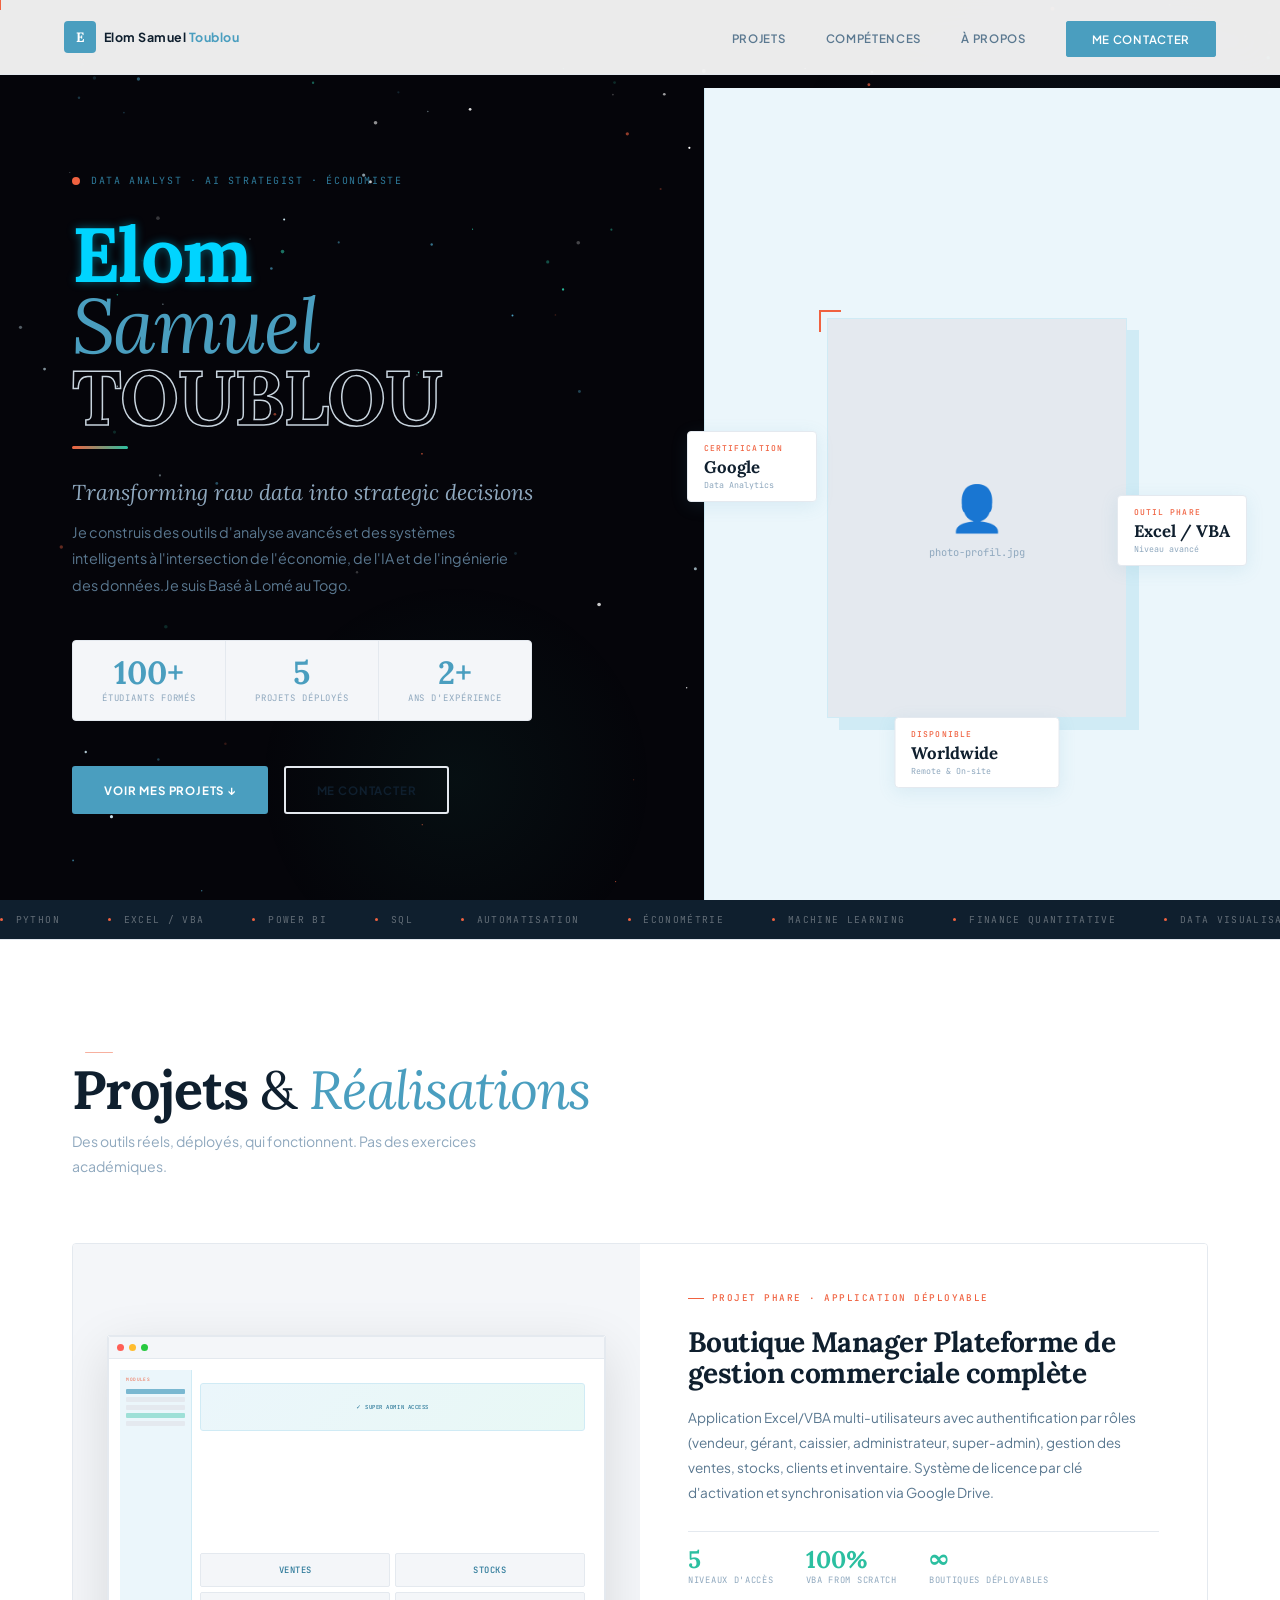
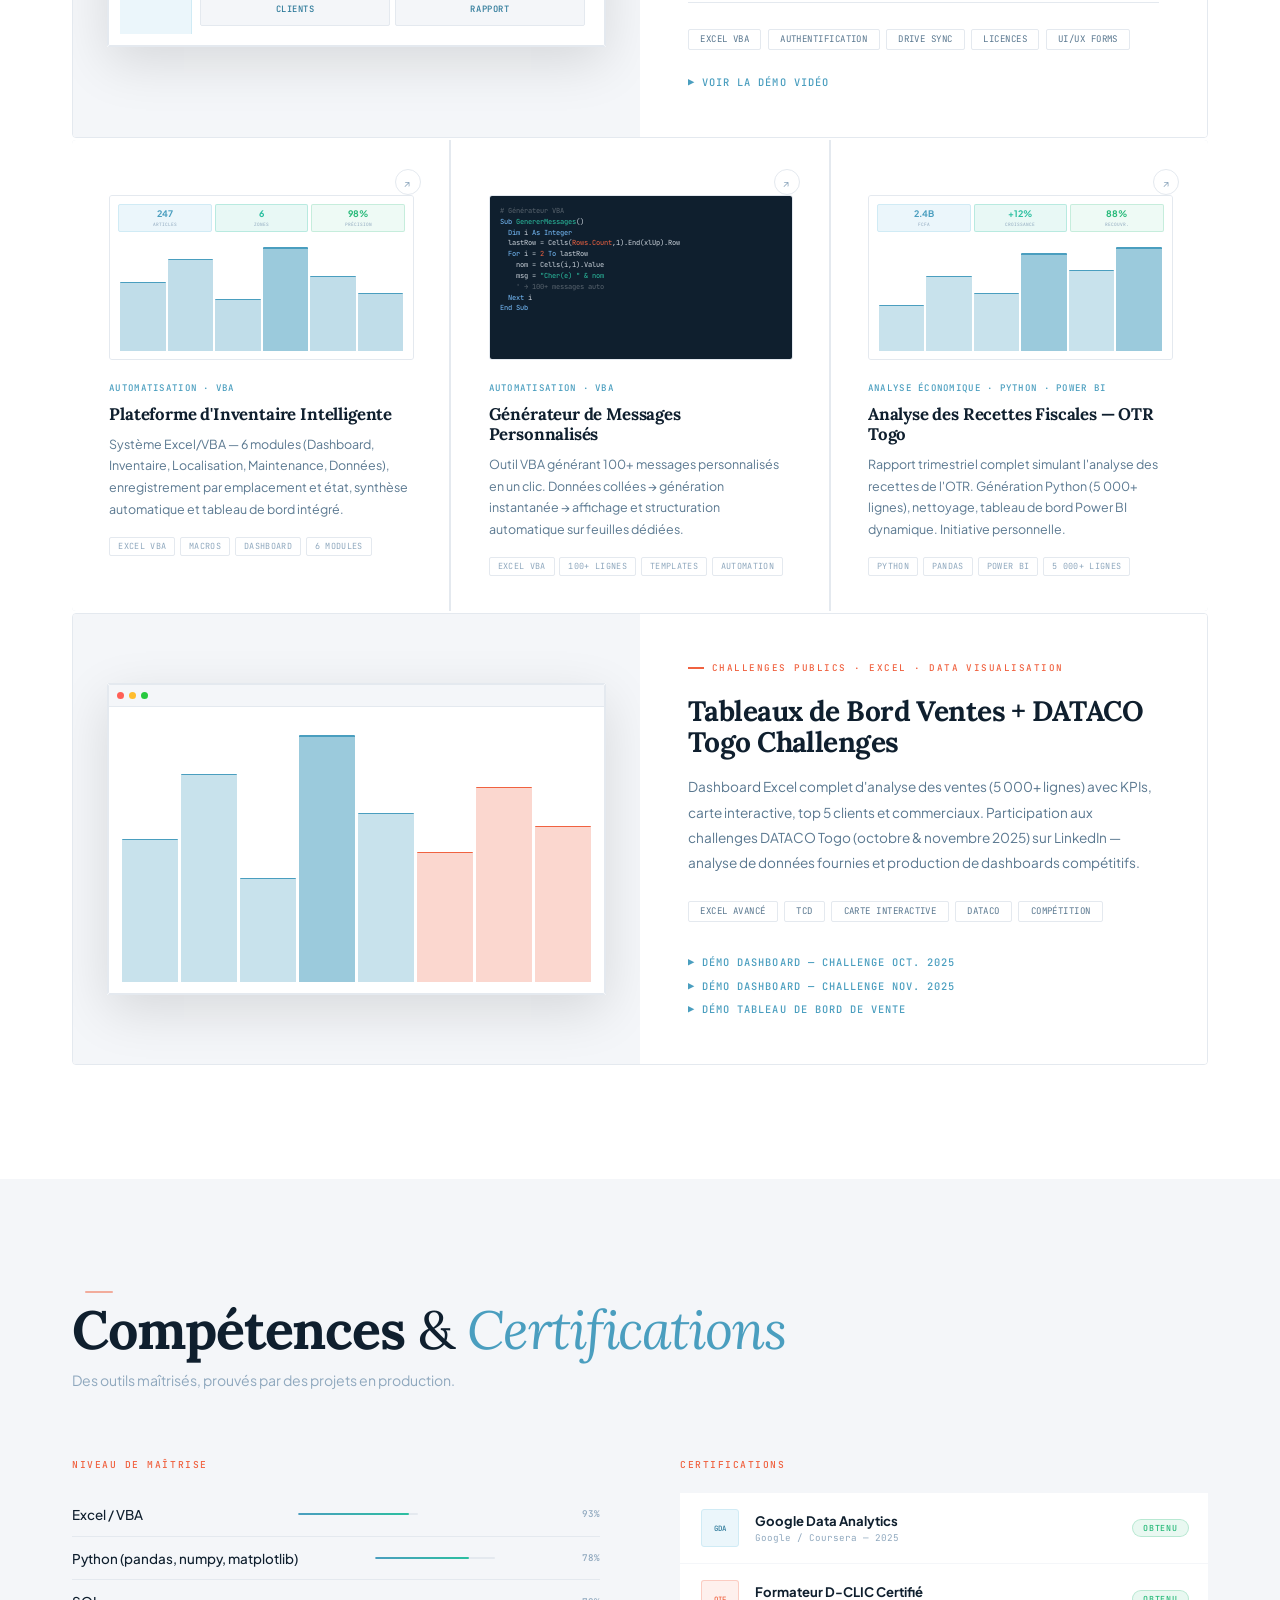
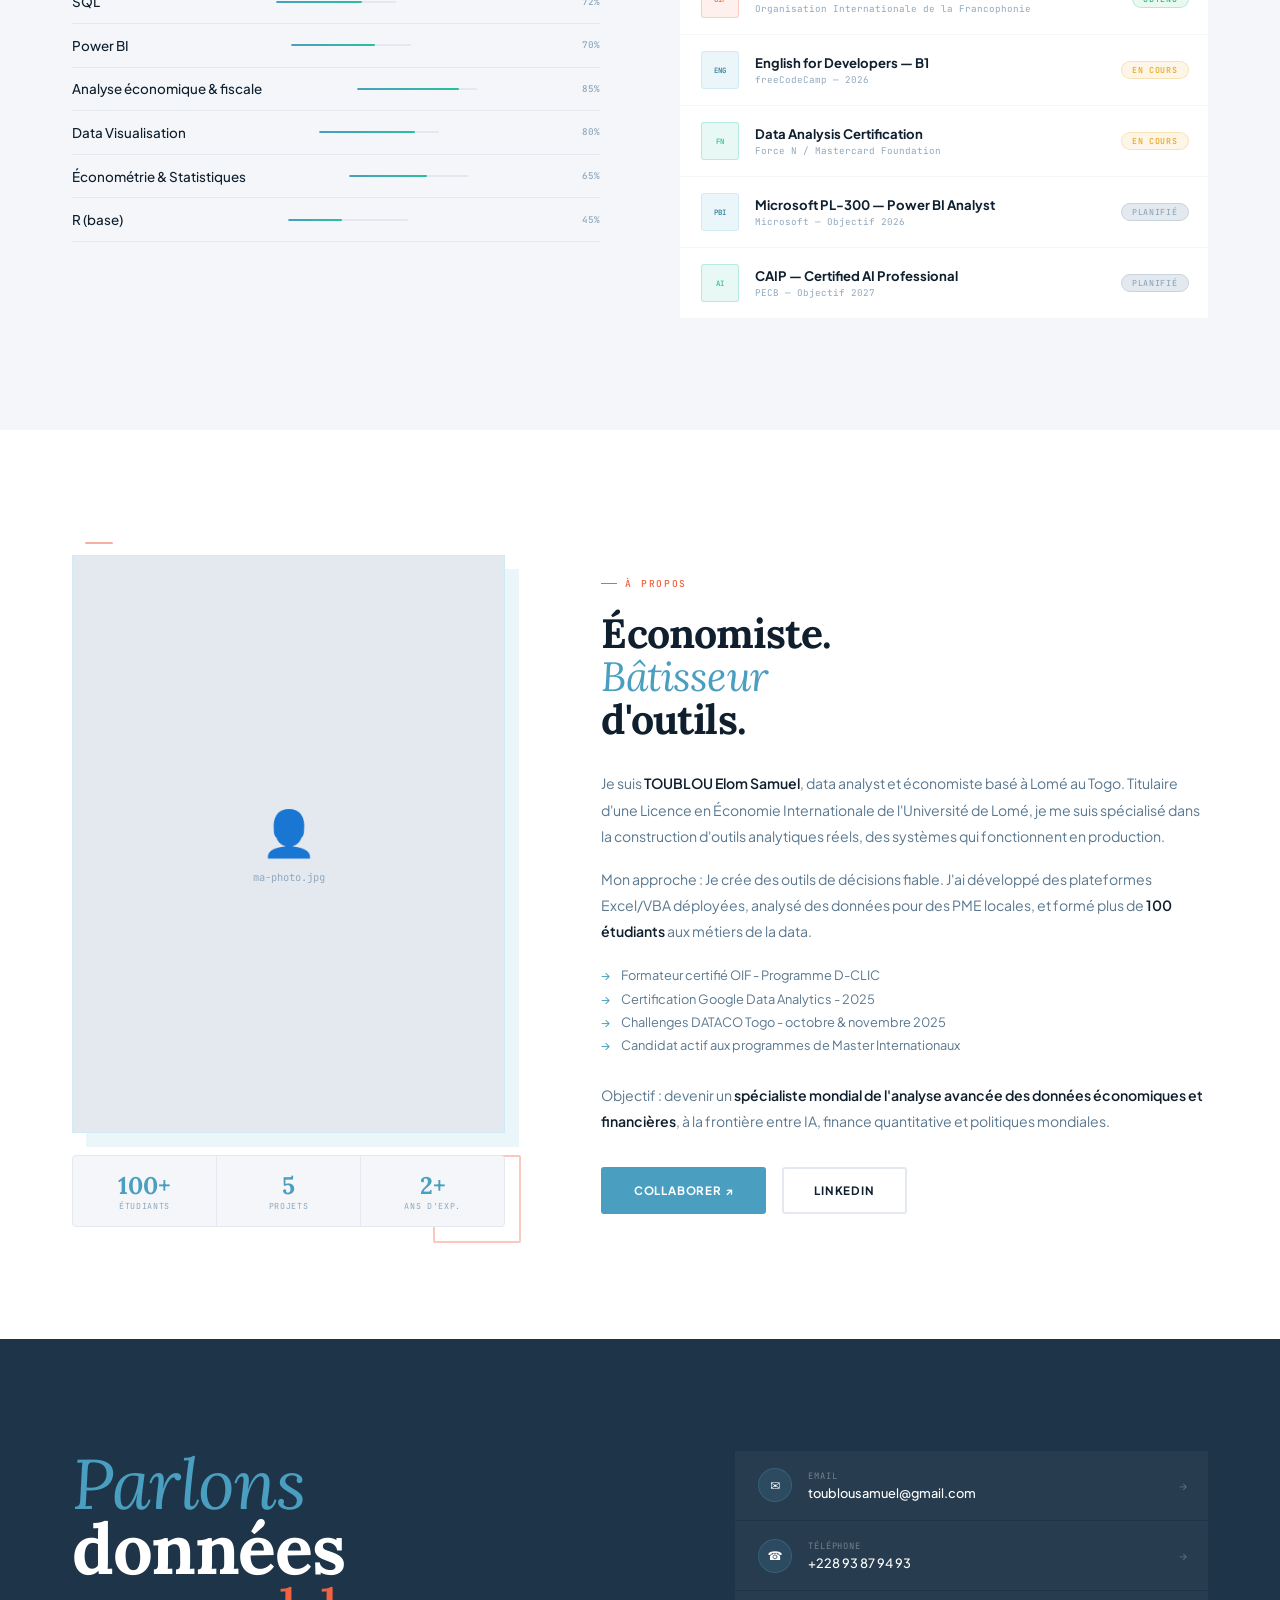
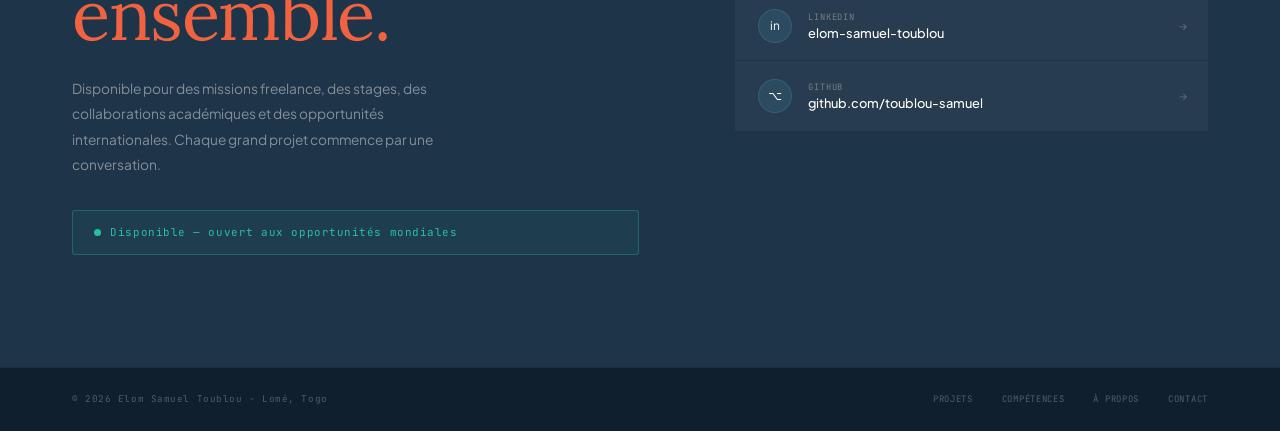
==== index.html @ d338ed97 "Add files via upload" ====
<!DOCTYPE html>
<html lang="fr">
<head>
<meta charset="UTF-8">
<meta name="viewport" content="width=device-width, initial-scale=1.0">
<title>Elom Samuel Toublou - Data Analyst & AI Strategist</title>
<meta name="description" content="Elom Samuel Toublou, Data Analyst et Économiste. Spécialiste en automatisation, analyse de données et IA. Lomé, Togo.">
<link rel="icon" href="data:image/svg+xml,<svg xmlns='http://www.w3.org/2000/svg' viewBox='0 0 36 36'><rect width='36' height='36' rx='6' fill='%234A9EBF'/><text x='50%25' y='56%25' dominant-baseline='middle' text-anchor='middle' font-family='Georgia,serif' font-weight='700' font-size='13' fill='white'>E</text></svg>">
<link rel="preconnect" href="https://fonts.googleapis.com">
<link href="https://fonts.googleapis.com/css2?family=Plus+Jakarta+Sans:wght@300;400;500;600;700;800&family=Lora:ital,wght@0,400;0,500;0,600;0,700;1,400;1,500;1,700&family=JetBrains+Mono:wght@300;400;500&display=swap" rel="stylesheet">
<style>
/* ════════════════════════════════════════════
   ROOT — PALETTE CLAIRE & GAIE
════════════════════════════════════════════ */
:root {
  /* Couleurs principales */
  --blue:       #4A9EBF;
  --blue-dark:  #2E7A9A;
  --blue-pale:  #EBF6FB;
  --blue-mid:   #D0EBF5;
  --teal:       #2BBFA0;
  --teal-pale:  #E8F8F5;
  --coral:      #F06240;
  --coral-pale: #FEF0ED;
  --gold:       #E8A820;
  --green:      #28BA7A;
  /* Neutres */
  --white:   #FFFFFF;
  --off:     #FAFBFC;
  --gray-1:  #F4F6F9;
  --gray-2:  #E4E9EF;
  --gray-3:  #C8D4DE;
  --gray-4:  #8FA8BE;
  --gray-5:  #5A7890;
  --ink:     #0F1F2E;
  --ink-mid: #1E3448;

  /* Typographie */
  --serif:  'Lora', Georgia, serif;
  --sans:   'Plus Jakarta Sans', system-ui, sans-serif;
  --mono:   'JetBrains Mono', 'Courier New', monospace;
}
/* MODIFICATION ICI */
  .h-name .w-bold {
    color: #00d4ff !important; /* Bleu électrique très visible */
    text-shadow: 0 0 10px rgba(0, 212, 255, 0.4); /* Effet néon léger */
  }
*, *::before, *::after { margin:0; padding:0; box-sizing:border-box; }
html { scroll-behavior:smooth; }

body {
  background: var(--white);
  color: var(--ink);
  font-family: var(--sans);
  overflow-x: hidden;
  cursor: none;
  -webkit-font-smoothing: antialiased;
}
/* ══ FOND ÉTOILÉ GLOBAL ══ */
#starfield {
  position: fixed;
  top: 0;
  left: 0;
  width: 100vw;
  height: 100vh;
  z-index: -1; /* Derrière tout */
  pointer-events: none;
  background: #05050a; /* Couleur de l'espace */
}

/* IMPORTANT : Vos sections doivent être transparentes pour voir le fond */
section, .hero, .portfolio-item, main {
  background: transparent !important;
}

/* ══ CURSEUR UNIQUE — BARRE CLIGNOTANTE ══ */
#caret {
  position: fixed; top:0; left:0;
  width: 2px; height: 20px;
  background: var(--coral);
  pointer-events: none;
  z-index: 99999;
  transform: translate(-50%, -50%);
  animation: caretBlink 1.1s ease-in-out infinite;
  transition: height .2s, background .2s, width .2s, border-radius .2s;
}
body.on-link #caret {
  width: 8px; height: 8px;
  border-radius: 50%;
  background: var(--blue);
  animation: none;
}
@keyframes caretBlink { 0%,100%{opacity:1} 48%,52%{opacity:0} }

/* ══ NAV ══ */
nav {
  position: fixed; top:0; left:0; right:0; z-index:1000;
  display: flex; justify-content: space-between; align-items: center;
  padding: 1.3rem 4rem;
  background: rgba(255,255,255,0.92);
  backdrop-filter: blur(18px);
  border-bottom: 1px solid var(--gray-2);
  transition: padding .3s, box-shadow .3s;
}
nav.scrolled { padding: .9rem 4rem; box-shadow: 0 2px 24px rgba(74,158,191,.08); }

.nav-logo {
  display: flex; align-items: center; gap: .5rem;
  text-decoration: none;
}
.nav-logo-mark {
  width: 32px; height: 32px;
  background: var(--blue);
  display: flex; align-items: center; justify-content: center;
  font-family: var(--serif); font-size: .85rem; font-weight: 700;
  color: white; border-radius: 4px;
}
.nav-logo-txt {
  font-family: var(--sans); font-size: .78rem; font-weight: 700;
  color: var(--ink); letter-spacing: .04em;
}
.nav-logo-txt span { color: var(--blue); }

.nav-links { display: flex; gap: 2.5rem; list-style: none; align-items: center; }
.nav-links a {
  font-size: .72rem; font-weight: 600; color: var(--gray-5);
  text-decoration: none; letter-spacing: .06em; text-transform: uppercase;
  transition: color .2s; position: relative;
}
.nav-links a::after {
  content: ''; position: absolute; bottom: -3px; left: 0;
  width: 0; height: 1.5px; background: var(--coral); transition: width .3s;
}
.nav-links a:hover { color: var(--ink); }
.nav-links a:hover::after { width: 100%; }

.nav-cta {
  padding: .55rem 1.5rem;
  background: var(--blue); color: white !important;
  font-size: .7rem; font-weight: 700; letter-spacing: .08em; text-transform: uppercase;
  text-decoration: none; border-radius: 3px; border: 2px solid var(--blue);
  transition: background .2s, border-color .2s !important;
}
.nav-cta::after { display: none !important; }
.nav-cta:hover { background: var(--blue-dark) !important; border-color: var(--blue-dark) !important; }

/* ══ HERO ══ */
.hero {
  min-height: 100vh;
  display: grid; grid-template-columns: 1.1fr .9fr;
  position: relative; overflow: hidden;
  padding-top: 5.5rem;
  background: var(--white);
}

/* Formes décoratives légères */
.hero::before {
  content: '';
  position: absolute; top: -100px; right: -100px;
  width: 600px; height: 600px;
  border-radius: 50%;
  background: radial-gradient(circle, rgba(74,158,191,.08) 0%, transparent 70%);
  pointer-events: none;
}
.hero::after {
  content: '';
  position: absolute; bottom: -80px; left: 20%;
  width: 400px; height: 400px;
  border-radius: 50%;
  background: radial-gradient(circle, rgba(43,191,160,.06) 0%, transparent 70%);
  pointer-events: none;
}

.hero-left {
  padding: 4rem 4rem 4rem 4.5rem;
  display: flex; flex-direction: column; justify-content: center;
  position: relative; z-index: 2;
}

.h-eyebrow {
  display: inline-flex; align-items: center; gap: .7rem;
  margin-bottom: 2rem;
  opacity: 0; animation: up .8s .1s ease both;
}
.h-eyebrow-dot {
  width: 8px; height: 8px; border-radius: 50%;
  background: var(--coral); flex-shrink: 0;
  animation: pulse 2s ease-in-out infinite;
}
@keyframes pulse { 0%,100%{transform:scale(1)} 50%{transform:scale(1.3)} }
.h-eyebrow-txt {
  font-family: var(--mono); font-size: .62rem; font-weight: 400;
  letter-spacing: .16em; text-transform: uppercase; color: var(--blue-dark);
}

.h-name {
  font-family: var(--serif); font-weight: 400;
  font-size: clamp(3.5rem, 6vw, 6.5rem);
  line-height: .93; letter-spacing: -.02em;
  margin-bottom: .8rem; color: var(--ink);
  opacity: 0; animation: up .9s .25s ease both;
}
.h-name .w-bold { font-weight: 700; }
.h-name .w-italic { font-style: italic; color: var(--blue); }
.h-name .w-outline {
  font-weight: 700;
  -webkit-text-stroke: 1.5px var(--gray-3);
  color: transparent;
}

.h-bar {
  width: 56px; height: 3px;
  background: linear-gradient(90deg, var(--coral), var(--teal));
  margin-bottom: 1.8rem; border-radius: 2px;
  opacity: 0; animation: up .7s .4s ease both;
}

.h-sub { margin-bottom: 2.6rem; opacity: 0; animation: up .8s .5s ease both; }
.h-role {
  font-family: var(--serif); font-style: italic; font-weight: 400;
  font-size: clamp(1rem, 1.8vw, 1.35rem);
  color: var(--gray-4); margin-bottom: .8rem;
}
.h-desc { font-size: .9rem; color: var(--gray-5); line-height: 1.85; max-width: 440px; }
.h-desc strong { color: var(--ink); font-weight: 600; }

.h-stats {
  display: flex; gap: 0; margin-bottom: 2.8rem;
  border: 1.5px solid var(--gray-2); border-radius: 4px;
  width: fit-content; overflow: hidden;
  opacity: 0; animation: up .8s .65s ease both;
  background: var(--gray-1);
}
.stat {
  padding: 1rem 1.8rem; border-right: 1.5px solid var(--gray-2); text-align: center;
}
.stat:last-child { border-right: none; }
.stat-n {
  font-family: var(--serif); font-size: 2rem; font-weight: 700;
  color: var(--blue); line-height: 1; margin-bottom: .2rem;
}
.stat-l { font-family: var(--mono); font-size: .56rem; color: var(--gray-4); letter-spacing: .1em; text-transform: uppercase; }

.h-btns { display: flex; gap: 1rem; flex-wrap: wrap; opacity: 0; animation: up .8s .8s ease both; }

.btn {
  display: inline-flex; align-items: center; gap: .5rem;
  font-family: var(--sans); font-size: .72rem; font-weight: 700;
  letter-spacing: .07em; text-transform: uppercase; text-decoration: none;
  padding: .9rem 1.9rem; transition: all .25s; border-radius: 3px; cursor: none;
}
.btn-solid { background: var(--blue); color: white; border: 2px solid var(--blue); }
.btn-solid:hover { background: var(--blue-dark); border-color: var(--blue-dark); transform: translateY(-2px); box-shadow: 0 6px 20px rgba(74,158,191,.3); }
.btn-ghost { background: transparent; color: var(--ink); border: 2px solid var(--gray-2); }
.btn-ghost:hover { border-color: var(--ink); transform: translateY(-2px); }

@keyframes up { from{opacity:0;transform:translateY(20px)} to{opacity:1;transform:translateY(0)} }

/* HERO RIGHT */
.hero-right {
  position: relative; display: flex;
  align-items: center; justify-content: center;
  padding: 6rem 4rem 3rem 2rem; z-index: 2;
  background: var(--blue-pale);
  border-left: 1.5px solid var(--blue-mid);
}

.photo-frame {
  position: relative; width: 300px; max-width: 100%;
  opacity: 0; animation: up 1s .35s ease both;
}
.photo-wrap {
  width: 100%; aspect-ratio: 3/4;
  background: var(--gray-2);
  border: 1.5px solid var(--blue-mid);
  overflow: hidden; position: relative;
  box-shadow: 12px 12px 0 var(--blue-mid);
}
.photo-wrap img {
  width: 100%; height: 100%; object-fit: cover; object-position: center top;
  display: block; transition: transform .6s;
}
.photo-wrap:hover img { transform: scale(1.04); }
.photo-ph {
  width: 100%; height: 100%;
  display: flex; flex-direction: column; align-items: center; justify-content: center;
  gap: .5rem; color: var(--gray-4);
  font-family: var(--mono); font-size: .65rem;
}

/* Corner accents */
.corner-tl, .corner-br {
  position: absolute; width: 22px; height: 22px;
  pointer-events: none;
}
.corner-tl { top: -8px; left: -8px; border-top: 2px solid var(--coral); border-left: 2px solid var(--coral); }
.corner-br { bottom: -8px; right: -8px; border-bottom: 2px solid var(--coral); border-right: 2px solid var(--coral); }

/* Badges flottants */
.badge {
  position: absolute; background: white;
  border: 1.5px solid var(--gray-2); border-radius: 4px;
  padding: .7rem 1rem; min-width: 130px;
  box-shadow: 0 4px 18px rgba(74,158,191,.12);
}
.badge-1 { bottom: 54%; left: -140px; animation: floatY 5s ease-in-out infinite; }
.badge-2 { bottom: 38%; right: -120px; animation: floatY 6.5s ease-in-out infinite 1.5s; }
.badge-3 { bottom: -70px; left:50%; transform:translateX(-50%); min-width:165px; animation:floatC 5s ease-in-out infinite .8s; }
@keyframes floatY { 0%,100%{transform:translateY(0)} 50%{transform:translateY(-7px)} }
@keyframes floatC { 0%,100%{transform:translateX(-50%) translateY(0)} 50%{transform:translateX(-50%) translateY(-7px)} }

.badge-lbl { font-family: var(--mono); font-size: .5rem; color: var(--coral); letter-spacing: .14em; text-transform: uppercase; margin-bottom: .2rem; font-weight: 500; }
.badge-val { font-family: var(--serif); font-size: 1.05rem; font-weight: 700; color: var(--ink); }
.badge-sub { font-family: var(--mono); font-size: .52rem; color: var(--gray-4); margin-top: .1rem; }

/* ══ TICKER ══ */
.ticker {
  overflow: hidden; padding: .8rem 0;
  background: var(--ink);
}
.ticker-track { display: flex; gap: 3rem; width: max-content; animation: tick 30s linear infinite; }
.ti { display: flex; align-items: center; gap: .8rem; white-space: nowrap; font-family: var(--mono); font-size: .6rem; font-weight: 400; letter-spacing: .14em; text-transform: uppercase; color: rgba(255,255,255,.35); }
.tdot { width: 3px; height: 3px; background: var(--coral); border-radius: 50%; flex-shrink: 0; }
@keyframes tick { from{transform:translateX(0)} to{transform:translateX(-50%)} }

/* ══ SECTION BASE ══ */
.section { padding: 7rem 4.5rem; max-width: 1300px; margin: 0 auto; }

.sec-label { display: flex; align-items: center; gap: .8rem; margin-bottom: .7rem; }
.sec-num { font-family: var(--mono); font-size: .56rem; font-weight: 500; color: var(--coral); letter-spacing: .2em; }
.sec-dash { width: 28px; height: 1.5px; background: var(--coral); opacity: .5; border-radius: 1px; }

.sec-title {
  font-family: var(--serif); font-weight: 400;
  font-size: clamp(2.4rem, 4.2vw, 3.8rem);
  line-height: .96; letter-spacing: -.02em; margin-bottom: .8rem; color: var(--ink);
}
.sec-title .w-bold { font-weight: 700; }
.sec-title .w-italic { font-style: italic; color: var(--blue); }
.sec-sub { font-size: .88rem; color: var(--gray-4); max-width: 460px; line-height: 1.8; margin-bottom: 4rem; }

/* ══ MODALS VIDÉO ══
   ─────────────────────────────────────────
   COMMENT AJOUTER UNE NOUVELLE VIDÉO :
   1. Duplique le bloc ".modal-overlay" ci-dessous
   2. Donne-lui un id unique ex: "modal-demo4"
   3. Change src de la balise <source> vers ta vidéo ex: "demo-4.mp4"
   4. Duplique le bouton .pf-link dans le projet concerné
   5. Change son data-modal="modal-demo4"
   6. C'est tout — le JavaScript gère le reste automatiquement.
   ─────────────────────────────────────────── */
.modal-overlay {
  display: none; position: fixed; inset: 0; z-index: 9000;
  background: rgba(15,31,46,.9); backdrop-filter: blur(10px);
  align-items: center; justify-content: center;
}
.modal-overlay.open { display: flex; }
.modal-box { position: relative; width: 90%; max-width: 920px; }
.modal-close {
  position: absolute; top: -38px; right: 0;
  font-family: var(--mono); font-size: .65rem; color: rgba(255,255,255,.45);
  cursor: none; letter-spacing: .12em; text-transform: uppercase; transition: color .2s;
}
.modal-close:hover { color: white; }
.modal-video { width: 100%; aspect-ratio: 16/9; display: block; background: #000; border-radius: 2px; }

/* ══ PROJETS ══ */
#projects { background: var(--white); }
#projects .section { border-top: 1.5px solid var(--gray-2); }

/* Featured card */
.pf-card {
  display: grid; grid-template-columns: 1fr 1fr; gap: 0;
  border: 1.5px solid var(--gray-2); border-radius: 4px;
  margin-bottom: 2px; overflow: hidden;
  transition: box-shadow .3s, border-color .3s;
}
.pf-card:hover { box-shadow: 0 8px 40px rgba(74,158,191,.15); border-color: var(--blue); }

.pf-visual {
  position: relative; background: var(--gray-1);
  min-height: 420px; overflow: hidden;
  display: flex; align-items: center; justify-content: center;
}

/* Carrousel featured */
.pf-car { position: relative; width: 88%; aspect-ratio: 16/10; box-shadow: 0 16px 50px rgba(0,0,0,.12); }
.pf-car .cs { position: absolute; inset: 0; opacity: 0; transition: opacity .9s ease; }
.pf-car .cs.on { opacity: 1; z-index: 1; }
.pf-car .cs img { width: 100%; height: 100%; object-fit: cover; display: block; border: 1.5px solid var(--gray-2); border-radius: 2px; }
.pf-car .cs-fb { width: 100%; height: 100%; background: white; border: 1.5px solid var(--gray-2); border-radius: 2px; display: flex; flex-direction: column; overflow: hidden; }

/* Carrousel projets grille */
.proj-visual {
  width: 100%; height: 165px;
  background: var(--gray-1); border: 1.5px solid var(--gray-2); border-radius: 3px;
  margin-bottom: 1.4rem; position: relative; overflow: hidden;
}
.proj-visual .cs { position: absolute; inset: 0; opacity: 0; transition: opacity .8s ease; }
.proj-visual .cs.on { opacity: 1; z-index: 1; }
.proj-visual .cs img { width: 100%; height: 100%; object-fit: cover; display: block; }
.proj-visual .cs-fb { position: absolute; inset: 0; }

/* Dots carrousel */
.cs-dots { position: absolute; bottom: 7px; left: 50%; transform: translateX(-50%); display: flex; gap: 5px; z-index: 5; }
.csdot { width: 5px; height: 5px; border-radius: 50%; background: rgba(255,255,255,.45); border: 1px solid rgba(0,0,0,.1); transition: background .3s; cursor: none; }
.csdot.on { background: var(--coral); border-color: var(--coral); }
.proj-visual .csdot { background: rgba(0,0,0,.15); }
.proj-visual .csdot.on { background: var(--blue); }

/* Fallback screen éléments */
.fb-bar { height: 22px; background: var(--gray-1); display: flex; align-items: center; gap: 5px; padding: 0 8px; flex-shrink: 0; border-bottom: 1px solid var(--gray-2); }
.fb-d { width: 7px; height: 7px; border-radius: 50%; }
.fb-d-r{background:#ff5f56} .fb-d-y{background:#ffbd2e} .fb-d-g{background:#27c93f}
.fb-body { flex: 1; padding: .7rem; display: flex; flex-direction: column; gap: .4rem; background: var(--white); }
.fb-row { height: 7px; background: var(--gray-2); border-radius: 2px; }
.fb-hi {
  height: 48px; margin-top: .3rem;
  background: linear-gradient(135deg, var(--blue-pale), var(--teal-pale));
  border: 1px solid var(--blue-mid); border-radius: 3px;
  display: flex; align-items: center; justify-content: center;
}
.fb-hi span { font-family: var(--mono); font-size: 5.5px; color: var(--blue-dark); letter-spacing: .1em; text-transform: uppercase; font-weight: 500; }
.fb-grid { display: grid; grid-template-columns: 1fr 1fr; gap: .3rem; margin-top: auto; }
.fb-cell {
  height: 34px; background: var(--gray-1); border: 1px solid var(--gray-2); border-radius: 2px;
  display: flex; align-items: center; justify-content: center;
  font-family: var(--mono); font-size: .55rem; font-weight: 500; color: var(--blue-dark); letter-spacing: .06em;
}

/* Info carte featured */
.pf-info { padding: 3rem; display: flex; flex-direction: column; justify-content: center; background: var(--white); }
.pf-tag {
  display: inline-flex; align-items: center; gap: .5rem;
  font-family: var(--mono); font-size: .58rem; font-weight: 500;
  letter-spacing: .16em; text-transform: uppercase; color: var(--coral); margin-bottom: 1.4rem;
}
.pf-tag::before { content: ''; display: block; width: 16px; height: 1.5px; background: var(--coral); }
.pf-title {
  font-family: var(--serif); font-size: clamp(1.4rem, 2.2vw, 1.9rem);
  font-weight: 700; line-height: 1.1; letter-spacing: -.02em; margin-bottom: 1rem; color: var(--ink);
}
.pf-desc { font-size: .85rem; color: var(--gray-5); line-height: 1.85; margin-bottom: 1.6rem; }

.pf-metrics {
  display: flex; gap: 2rem; padding: 1rem 0;
  border-top: 1.5px solid var(--gray-2); border-bottom: 1.5px solid var(--gray-2); margin-bottom: 1.6rem;
}
.mn { font-family: var(--serif); font-size: 1.5rem; font-weight: 700; color: var(--teal); line-height: 1; }
.ml { font-family: var(--mono); font-size: .55rem; color: var(--gray-4); letter-spacing: .08em; text-transform: uppercase; margin-top: .15rem; }

.pf-tags { display: flex; flex-wrap: wrap; gap: .4rem; margin-bottom: 1.6rem; }
.tag {
  padding: .22rem .7rem; border: 1.5px solid var(--gray-2); border-radius: 2px;
  font-family: var(--mono); font-size: .57rem; font-weight: 400;
  letter-spacing: .05em; color: var(--gray-5); text-transform: uppercase;
  transition: border-color .2s, color .2s;
}
.tag:hover { border-color: var(--blue); color: var(--blue); }

.pf-link {
  display: inline-flex; align-items: center; gap: .5rem;
  font-family: var(--mono); font-size: .65rem; font-weight: 500;
  letter-spacing: .1em; text-transform: uppercase; color: var(--blue);
  text-decoration: none; transition: gap .2s, color .2s; cursor: none;
}
.pf-link:hover { gap: .9rem; color: var(--blue-dark); }

/* Grille projets */
.proj-grid { display: grid; grid-template-columns: repeat(3, 1fr); gap: 2px; background: var(--gray-2); border-radius: 4px; overflow: hidden; }
.proj-card {
  background: var(--white); padding: 2.2rem; cursor: none;
  position: relative; overflow: hidden; transition: background .3s;
  border-left: 2.5px solid transparent;
}
.proj-card:hover { background: var(--blue-pale); border-left-color: var(--blue); }
.proj-card:hover .proj-arr { background: var(--coral); color: white; border-color: var(--coral); transform: rotate(45deg); }

.proj-num { font-family: var(--mono); font-size: .5rem; font-weight: 500; color: var(--coral); opacity: .5; letter-spacing: .15em; margin-bottom: 1.2rem; }
.proj-type { font-family: var(--mono); font-size: .57rem; font-weight: 500; letter-spacing: .14em; text-transform: uppercase; color: var(--blue); margin-bottom: .6rem; }
.proj-title { font-family: var(--serif); font-size: 1.05rem; font-weight: 700; line-height: 1.2; letter-spacing: -.01em; margin-bottom: .6rem; color: var(--ink); }
.proj-desc { font-size: .78rem; color: var(--gray-5); line-height: 1.75; margin-bottom: 1rem; }
.proj-tags { display: flex; flex-wrap: wrap; gap: .3rem; }
.proj-tag { font-family: var(--mono); font-size: .53rem; letter-spacing: .04em; text-transform: uppercase; color: var(--gray-4); padding: .15rem .5rem; border: 1px solid var(--gray-2); border-radius: 2px; }
.proj-arr {
  position: absolute; top: 1.8rem; right: 1.8rem;
  width: 26px; height: 26px; border: 1.5px solid var(--gray-2);
  display: flex; align-items: center; justify-content: center;
  font-size: .65rem; color: var(--gray-4); transition: all .3s; border-radius: 50%;
}

/* Fallbacks décoratifs projets (même logique pour tous) */
.fb-mini { width: 100%; height: 100%; background: var(--white); padding: 8px; display: flex; flex-direction: column; gap: 4px; }
.fb-mini-kpi { display: grid; grid-template-columns: repeat(3,1fr); gap: 3px; }
.fb-kpi { padding: 4px; text-align: center; border-radius: 2px; }
.fb-kpi-n { font-size: 9px; font-weight: 700; line-height: 1.2; }
.fb-kpi-l { font-family: var(--mono); font-size: 4.5px; color: var(--gray-4); text-transform: uppercase; margin-top: 1px; }
.fb-bars { flex: 1; display: flex; align-items: flex-end; gap: 2px; padding: 0 2px; }
.fb-bar-item { flex: 1; border-radius: 1px 1px 0 0; }

/* ══ SKILLS ══ */
#skills { background: var(--gray-1); }
.skills-layout { display: grid; grid-template-columns: 1fr 1fr; gap: 5rem; align-items: start; }
.sk-title { font-family: var(--mono); font-size: .6rem; font-weight: 500; letter-spacing: .16em; text-transform: uppercase; color: var(--coral); margin-bottom: 1.4rem; }

.skill-row { display: flex; justify-content: space-between; align-items: center; padding: .8rem 0; border-bottom: 1px solid var(--gray-2); }
.skill-nm { font-size: .84rem; font-weight: 500; color: var(--ink); }
.skill-track { width: 120px; height: 2px; background: var(--gray-2); position: relative; overflow: hidden; border-radius: 1px; }
.skill-fill { position: absolute; top: 0; left: 0; bottom: 0; background: linear-gradient(90deg, var(--blue), var(--teal)); width: 0; transition: width 1.6s cubic-bezier(.22,1,.36,1); border-radius: 1px; }
.skill-pct { font-family: var(--mono); font-size: .58rem; font-weight: 500; color: var(--gray-4); width: 28px; text-align: right; }

.certs-stack { display: flex; flex-direction: column; gap: 1px; }
.cert { display: flex; align-items: center; gap: 1rem; padding: 1rem 1.2rem; background: var(--white); border-left: 2.5px solid transparent; border-radius: 0; transition: border-color .25s, background .25s; }
.cert:hover { background: var(--blue-pale); border-left-color: var(--blue); }
.cert-badge { width: 38px; height: 38px; flex-shrink: 0; display: flex; align-items: center; justify-content: center; font-family: var(--mono); font-size: .46rem; font-weight: 500; border-radius: 3px; }
.cb-blue  { background: var(--blue-pale); color: var(--blue-dark); border: 1.5px solid var(--blue-mid); }
.cb-coral { background: var(--coral-pale); color: var(--coral); border: 1.5px solid rgba(240,98,64,.25); }
.cb-teal  { background: var(--teal-pale); color: var(--teal); border: 1.5px solid rgba(43,191,160,.25); }
.cert-info { flex: 1; }
.cert-nm { font-size: .82rem; font-weight: 700; color: var(--ink); margin-bottom: .15rem; }
.cert-org { font-family: var(--mono); font-size: .58rem; color: var(--gray-4); }
.cpill { font-family: var(--mono); font-size: .52rem; font-weight: 500; letter-spacing: .08em; text-transform: uppercase; padding: .18rem .65rem; border-radius: 20px; white-space: nowrap; }
.cp-done { background: rgba(40,186,122,.1); color: var(--green); border: 1px solid rgba(40,186,122,.25); }
.cp-prog { background: rgba(232,168,32,.1); color: var(--gold); border: 1px solid rgba(232,168,32,.25); }
.cp-plan { background: var(--gray-2); color: var(--gray-4); border: 1px solid var(--gray-3); }

/* ══ ABOUT ══ */
#about { background: var(--white); }
.about-layout { display: grid; grid-template-columns: 1fr 1.4fr; gap: 6rem; align-items: center; }
.about-photo-wrap { position: relative; }
.about-photo { width: 100%; aspect-ratio: 3/4; background: var(--gray-2); border: 1.5px solid var(--blue-mid); overflow: hidden; position: relative; box-shadow: 14px 14px 0 var(--blue-pale); }
.about-photo img { width: 100%; height: 100%; object-fit: cover; display: block; transition: transform .6s; }
.about-photo:hover img { transform: scale(1.03); }
.about-photo-ph { width: 100%; height: 100%; display: flex; align-items: center; justify-content: center; flex-direction: column; gap: .5rem; color: var(--gray-4); font-family: var(--mono); font-size: .65rem; }
.photo-deco { position: absolute; bottom: -16px; right: -16px; width: 88px; height: 88px; border: 2px solid var(--coral); z-index: -1; opacity: .35; border-radius: 2px; }
.about-exp-bar { display: flex; gap: 0; margin-top: 1.4rem; border: 1.5px solid var(--gray-2); border-radius: 4px; overflow: hidden; background: var(--gray-1); }
.exp-item { flex: 1; padding: .9rem; text-align: center; border-right: 1.5px solid var(--gray-2); }
.exp-item:last-child { border-right: none; }
.exp-n { font-family: var(--serif); font-size: 1.5rem; font-weight: 700; color: var(--blue); }
.exp-l { font-family: var(--mono); font-size: .52rem; color: var(--gray-4); letter-spacing: .08em; text-transform: uppercase; }

.about-tag { display: inline-flex; align-items: center; gap: .5rem; font-family: var(--mono); font-size: .6rem; font-weight: 500; letter-spacing: .18em; text-transform: uppercase; color: var(--coral); margin-bottom: 1.4rem; }
.about-heading { font-family: var(--serif); font-size: clamp(2rem, 3.2vw, 2.8rem); font-weight: 400; line-height: 1.05; letter-spacing: -.02em; margin-bottom: 1.8rem; color: var(--ink); }
.about-heading .w-bold { font-weight: 700; }
.about-heading .w-italic { font-style: italic; color: var(--blue); }
.ap { font-size: .88rem; color: var(--gray-5); line-height: 1.88; margin-bottom: 1rem; }
.ap strong { color: var(--ink); font-weight: 600; }
.about-list { list-style: none; display: flex; flex-direction: column; gap: .45rem; margin: 1.4rem 0 1.8rem; }
.about-list li { display: flex; align-items: flex-start; gap: .65rem; font-size: .8rem; color: var(--gray-5); }
.about-list li::before { content: '→'; color: var(--blue); flex-shrink: 0; }

/* ══ CONTACT ══ */
#contact { background: var(--ink-mid); }
.contact-wrap { display: grid; grid-template-columns: 1.2fr 1fr; gap: 6rem; align-items: start; }
.contact-big { font-family: var(--serif); font-size: clamp(3rem, 5.5vw, 5.2rem); font-weight: 400; line-height: .93; letter-spacing: -.02em; margin-bottom: 1.8rem; color: var(--white); }
.contact-big .w-bold { font-weight: 700; }
.contact-big .w-italic { font-style: italic; color: var(--blue); }
.contact-big .w-coral { color: var(--coral); }
.contact-sub { font-size: .86rem; color: rgba(255,255,255,.45); line-height: 1.85; max-width: 400px; margin-bottom: 2rem; }
.avail { display: flex; align-items: center; gap: .6rem; padding: .9rem 1.3rem; border: 1px solid rgba(43,191,160,.3); background: rgba(43,191,160,.08); border-radius: 3px; }
.avail-dot { width: 7px; height: 7px; background: var(--teal); border-radius: 50%; animation: pulse 1.5s ease-in-out infinite; }
.avail-txt { font-family: var(--mono); font-size: .68rem; color: var(--teal); font-weight: 400; letter-spacing: .05em; }
.contact-cards { display: flex; flex-direction: column; gap: 1px; }
.contact-card { display: flex; align-items: center; gap: 1rem; padding: 1.1rem 1.3rem; background: rgba(255,255,255,.04); text-decoration: none; color: var(--white); border-left: 2.5px solid transparent; transition: background .25s, padding-left .25s; }
.contact-card:hover { background: rgba(255,255,255,.09); padding-left: 1.8rem; border-left-color: var(--coral); }
.cc-icon { width: 34px; height: 34px; background: rgba(74,158,191,.15); border: 1px solid rgba(74,158,191,.25); display: flex; align-items: center; justify-content: center; font-size: .75rem; flex-shrink: 0; border-radius: 50%; }
.cc-label { font-family: var(--mono); font-size: .55rem; color: rgba(255,255,255,.35); letter-spacing: .1em; text-transform: uppercase; margin-bottom: .15rem; }
.cc-value { font-size: .8rem; font-weight: 500; color: var(--white); }
.cc-arr { margin-left: auto; font-size: .72rem; color: rgba(255,255,255,.25); transition: transform .25s, color .25s; }
.contact-card:hover .cc-arr { transform: translateX(4px); color: var(--coral); }

/* ══ FOOTER ══ */
footer { background: var(--ink); border-top: 1px solid rgba(255,255,255,.06); padding: 1.6rem 4.5rem; display: flex; justify-content: space-between; align-items: center; }
footer p { font-family: var(--mono); font-size: .58rem; color: rgba(255,255,255,.28); letter-spacing: .06em; }
.footer-links { display: flex; gap: 1.8rem; }
.footer-links a { font-family: var(--mono); font-size: .56rem; color: rgba(255,255,255,.28); text-decoration: none; letter-spacing: .08em; text-transform: uppercase; transition: color .2s; }
.footer-links a:hover { color: var(--blue); }

/* ══ REVEAL ══ */
.reveal { opacity: 0; transform: translateY(22px); transition: opacity .75s cubic-bezier(.22,1,.36,1), transform .75s cubic-bezier(.22,1,.36,1); }
.reveal.visible { opacity: 1; transform: translateY(0); }
.rd1{transition-delay:.08s} .rd2{transition-delay:.16s} .rd3{transition-delay:.24s}

/* ══ RESPONSIVE ══ */
@media(max-width:900px){
  nav{padding:1rem 1.5rem} .nav-links{display:none}
  .hero{grid-template-columns:1fr} .hero-right{display:none} .hero-left{padding:7rem 1.5rem 4rem}
  .section{padding:4rem 1.5rem}
  .pf-card{grid-template-columns:1fr} .pf-visual{min-height:240px}
  .proj-grid{grid-template-columns:1fr}
  .skills-layout,.about-layout,.contact-wrap{grid-template-columns:1fr;gap:2.5rem}
  footer{flex-direction:column;gap:1rem;text-align:center}
}
</style>
</head>
<body>

<!-- Curseur -->
<div id="caret"></div>

<!-- ══════════════════════════════════════════
   MODALS VIDÉO
   Pour ajouter une nouvelle vidéo :
   1. Duplique un bloc modal-overlay
   2. Change son id ex: id="modal-demo4"
   3. Change le src vers ta vidéo ex: "demo-4.mp4"
   4. Sur le bouton du projet, ajoute data-modal="modal-demo4"
══════════════════════════════════════════ -->
<div class="modal-overlay" id="modal-demo1">
  <div class="modal-box">
    <div class="modal-close">✕ Fermer</div>
    <video class="modal-video" controls preload="none">
      <source src="demo-1.mp4" type="video/mp4">
    </video>
  </div>
</div>

<div class="modal-overlay" id="modal-demo2">
  <div class="modal-box">
    <div class="modal-close">✕ Fermer</div>
    <video class="modal-video" controls preload="none">
      <source src="demo-2.mp4" type="video/mp4">
    </video>
  </div>
</div>

<div class="modal-overlay" id="modal-demo3">
  <div class="modal-box">
    <div class="modal-close">✕ Fermer</div>
    <video class="modal-video" controls preload="none">
      <source src="demo-3.mp4" type="video/mp4">
    </video>
  </div>
</div>

<div class="modal-overlay" id="modal-demo4">
  <div class="modal-box">
    <div class="modal-close">✕ Fermer</div>
    <video class="modal-video" controls preload="none">
      <source src="demo-4.mp4" type="video/mp4">
    </video>
  </div>
</div>

<!-- NAV -->
<nav id="nav">
  <a href="#" class="nav-logo">
    <div class="nav-logo-mark">E</div>
    <span class="nav-logo-txt">Elom Samuel <span>Toublou</span></span>
  </a>
  <ul class="nav-links">
    <li><a href="#projects">Projets</a></li>
    <li><a href="#skills">Compétences</a></li>
    <li><a href="#about">À propos</a></li>
    <li><a href="#contact" class="nav-cta">Me contacter</a></li>
  </ul>
</nav>

<!-- ══ HERO ══ -->
<div class="hero">
<canvas id="starfield"></canvas>
  <div class="hero-left">
    <div class="h-eyebrow">
      <span class="h-eyebrow-dot"></span>
      <span class="h-eyebrow-txt">Data Analyst · AI Strategist · Économiste</span>
    </div>
    <h1 class="h-name">
      <span class="w-bold">Elom</span><br>
      <span class="w-italic">Samuel</span><br>
      <span class="w-outline">TOUBLOU</span>
    </h1>
    <div class="h-bar"></div>
    <div class="h-sub">
      <p class="h-role">Transforming raw data into strategic decisions</p>
      <p class="h-desc">Je construis des outils d'analyse avancés et des systèmes intelligents à l'intersection de l'économie, de l'IA et de l'ingénierie des données.Je suis Basé à Lomé au Togo.</p>
    </div>
    <div class="h-stats">
      <div class="stat"><div class="stat-n">100+</div><div class="stat-l">Étudiants formés</div></div>
      <div class="stat"><div class="stat-n">5</div><div class="stat-l">Projets déployés</div></div>
      <div class="stat"><div class="stat-n">2+</div><div class="stat-l">Ans d'expérience</div></div>
    </div>
    <div class="h-btns">
      <a href="#projects" class="btn btn-solid">Voir mes projets ↓</a>
      <a href="mailto:toublousamuel@gmail.com" class="btn btn-ghost">Me contacter</a>
    </div>
  </div>

  <div class="hero-right">
    <div class="photo-frame">
      <div class="corner-tl"></div>
      <div class="corner-br"></div>
      <div class="photo-wrap" id="hero-photo-wrap">
        <img src="photo-profil.jpg" alt="Elom Samuel Toublou"
             onerror="this.style.display='none';this.nextElementSibling.style.display='flex'">
        <div class="photo-ph" style="display:none">
          <span style="font-size:2.8rem">👤</span>
          <span>photo-profil.jpg</span>
        </div>
      </div>
      <div class="badge badge-1">
        <div class="badge-lbl">Certification</div>
        <div class="badge-val">Google</div>
        <div class="badge-sub">Data Analytics</div>
      </div>
      <div class="badge badge-2">
        <div class="badge-lbl">Outil phare</div>
        <div class="badge-val">Excel / VBA</div>
        <div class="badge-sub">Niveau avancé</div>
      </div>
      <div class="badge badge-3">
        <div class="badge-lbl">Disponible</div>
        <div class="badge-val">Worldwide</div>
        <div class="badge-sub">Remote & On-site</div>
      </div>
    </div>
  </div>
</div>

<!-- TICKER -->
<div class="ticker">
  <div class="ticker-track">
    <div class="ti"><span class="tdot"></span>Python</div>
    <div class="ti"><span class="tdot"></span>Excel / VBA</div>
    <div class="ti"><span class="tdot"></span>Power BI</div>
    <div class="ti"><span class="tdot"></span>SQL</div>
    <div class="ti"><span class="tdot"></span>Automatisation</div>
    <div class="ti"><span class="tdot"></span>Économétrie</div>
    <div class="ti"><span class="tdot"></span>Machine Learning</div>
    <div class="ti"><span class="tdot"></span>Finance Quantitative</div>
    <div class="ti"><span class="tdot"></span>Data Visualisation</div>
    <div class="ti"><span class="tdot"></span>Politique Fiscale</div>
    <div class="ti"><span class="tdot"></span>Python</div>
    <div class="ti"><span class="tdot"></span>Excel / VBA</div>
    <div class="ti"><span class="tdot"></span>Power BI</div>
    <div class="ti"><span class="tdot"></span>SQL</div>
    <div class="ti"><span class="tdot"></span>Automatisation</div>
    <div class="ti"><span class="tdot"></span>Économétrie</div>
    <div class="ti"><span class="tdot"></span>Machine Learning</div>
    <div class="ti"><span class="tdot"></span>Finance Quantitative</div>
    <div class="ti"><span class="tdot"></span>Data Visualisation</div>
    <div class="ti"><span class="tdot"></span>Politique Fiscale</div>
  </div>
</div>

<!-- ══ PROJETS ══ -->
<div id="projects" style="background:var(--white)">
<div class="section">
  <div class="sec-label reveal"><span class="sec-num"></span><span class="sec-dash"></span></div>
  <h2 class="sec-title reveal"><span class="w-bold">Projets</span> & <span class="w-italic">Réalisations</span></h2>
  <p class="sec-sub reveal">Des outils réels, déployés, qui fonctionnent. Pas des exercices académiques.</p>

  <!-- BOUTIQUE MANAGER — vidéo: demo-1.mp4 -->
  <div class="pf-card reveal" style="margin-bottom:2px">
    <div class="pf-visual">
      <div class="pf-car" id="car-boutique">
        <div class="cs on"><img src="boutique-1.jpg" alt="" onerror="this.style.display='none'"></div>
        <div class="cs"><img src="boutique-2.jpg" alt="" onerror="this.style.display='none'"></div>
        <div class="cs"><img src="boutique-3.jpg" alt="" onerror="this.style.display='none'"></div>
        <!-- Fallback décoratif si aucune image -->
        <div class="cs cs-fb" id="fb-boutique" style="display:none">
          <div class="cs-fb" style="display:flex;flex-direction:column;width:100%;height:100%">
            <div class="fb-bar"><div class="fb-d fb-d-r"></div><div class="fb-d fb-d-y"></div><div class="fb-d fb-d-g"></div></div>
            <div class="fb-body">
              <div style="display:grid;grid-template-columns:72px 1fr;flex:1;height:100%;gap:0">
                <div style="background:var(--blue-pale);padding:6px;display:flex;flex-direction:column;gap:3px;border-right:1px solid var(--blue-mid)">
                  <div style="font-family:var(--mono);font-size:4.5px;color:var(--coral);letter-spacing:.1em;margin-bottom:4px">MODULES</div>
                  <div style="height:5px;background:var(--blue);opacity:.7;border-radius:1px"></div>
                  <div style="height:5px;background:var(--gray-2);border-radius:1px"></div>
                  <div style="height:5px;background:var(--gray-2);border-radius:1px"></div>
                  <div style="height:5px;background:rgba(43,191,160,.4);border-radius:1px"></div>
                  <div style="height:5px;background:var(--gray-2);border-radius:1px"></div>
                </div>
                <div style="padding:8px;display:flex;flex-direction:column;gap:4px">
                  <div class="fb-hi"><span>✓ SUPER ADMIN ACCESS</span></div>
                  <div class="fb-grid">
                    <div class="fb-cell">VENTES</div><div class="fb-cell">STOCKS</div>
                    <div class="fb-cell">CLIENTS</div><div class="fb-cell">RAPPORT</div>
                  </div>
                </div>
              </div>
            </div>
          </div>
        </div>
        <div class="cs-dots"><span class="csdot on"></span><span class="csdot"></span><span class="csdot"></span></div>
      </div>
    </div>
    <div class="pf-info">
      <div class="pf-tag">Projet phare · Application déployable</div>
      <h3 class="pf-title">Boutique Manager Plateforme de gestion commerciale complète</h3>
      <p class="pf-desc">Application Excel/VBA multi-utilisateurs avec authentification par rôles (vendeur, gérant, caissier, administrateur, super-admin), gestion des ventes, stocks, clients et inventaire. Système de licence par clé d'activation et synchronisation via Google Drive.</p>
      <div class="pf-metrics">
        <div><div class="mn">5</div><div class="ml">Niveaux d'accès</div></div>
        <div><div class="mn">100%</div><div class="ml">VBA from scratch</div></div>
        <div><div class="mn">∞</div><div class="ml">Boutiques déployables</div></div>
      </div>
      <div class="pf-tags">
        <span class="tag">Excel VBA</span><span class="tag">Authentification</span>
        <span class="tag">Drive Sync</span><span class="tag">Licences</span><span class="tag">UI/UX Forms</span>
      </div>
      <!-- Bouton vidéo — data-modal pointe vers l'id du modal -->
      <a href="#" class="pf-link" data-modal="modal-demo1">▶ Voir la démo vidéo</a>
    </div>
  </div>

  <!-- GRILLE 3 PROJETS -->
  <div class="proj-grid">

    <!-- Inventaire -->
    <div class="proj-card reveal rd1">
      <div class="proj-arr">↗</div>
      <div class="proj-num"></div>
      <div class="proj-visual">
        <div class="cs on"><img src="inventaire-1.jpg" alt="" onerror="this.style.display='none'"></div>
        <div class="cs"><img src="inventaire-2.jpg" alt="" onerror="this.style.display='none'"></div>
        <div class="cs"><img src="inventaire-3.jpg" alt="" onerror="this.style.display='none'"></div>
        <div class="cs cs-fb" style="display:none">
          <div class="cs-fb fb-mini">
            <div class="fb-mini-kpi">
              <div class="fb-kpi" style="background:var(--blue-pale);border:1px solid var(--blue-mid)">
                <div class="fb-kpi-n" style="color:var(--blue)">247</div><div class="fb-kpi-l">Articles</div>
              </div>
              <div class="fb-kpi" style="background:var(--teal-pale);border:1px solid rgba(43,191,160,.25)">
                <div class="fb-kpi-n" style="color:var(--teal)">6</div><div class="fb-kpi-l">Zones</div>
              </div>
              <div class="fb-kpi" style="background:rgba(40,186,122,.08);border:1px solid rgba(40,186,122,.2)">
                <div class="fb-kpi-n" style="color:var(--green)">98%</div><div class="fb-kpi-l">Précision</div>
              </div>
            </div>
            <div class="fb-bars">
              <div class="fb-bar-item" style="height:60%;background:rgba(74,158,191,.35);border-top:1px solid var(--blue)"></div>
              <div class="fb-bar-item" style="height:80%;background:rgba(74,158,191,.35);border-top:1px solid var(--blue)"></div>
              <div class="fb-bar-item" style="height:45%;background:rgba(74,158,191,.35);border-top:1px solid var(--blue)"></div>
              <div class="fb-bar-item" style="height:90%;background:rgba(74,158,191,.55);border-top:2px solid var(--blue)"></div>
              <div class="fb-bar-item" style="height:65%;background:rgba(74,158,191,.35);border-top:1px solid var(--blue)"></div>
              <div class="fb-bar-item" style="height:50%;background:rgba(74,158,191,.35);border-top:1px solid var(--blue)"></div>
            </div>
          </div>
        </div>
        <div class="cs-dots"><span class="csdot on"></span><span class="csdot"></span><span class="csdot"></span></div>
      </div>
      <div class="proj-type">Automatisation · VBA</div>
      <h3 class="proj-title">Plateforme d'Inventaire Intelligente</h3>
      <p class="proj-desc">Système Excel/VBA — 6 modules (Dashboard, Inventaire, Localisation, Maintenance, Données), enregistrement par emplacement et état, synthèse automatique et tableau de bord intégré.</p>
      <div class="proj-tags"><span class="proj-tag">Excel VBA</span><span class="proj-tag">Macros</span><span class="proj-tag">Dashboard</span><span class="proj-tag">6 modules</span></div>
    </div>

    <!-- Générateur de messages -->
    <div class="proj-card reveal rd2">
      <div class="proj-arr">↗</div>
      <div class="proj-num"></div>
      <div class="proj-visual">
        <div class="cs on"><img src="message-1.jpg" alt="" onerror="this.style.display='none'"></div>
        <div class="cs"><img src="message-2.jpg" alt="" onerror="this.style.display='none'"></div>
        <div class="cs"><img src="message-3.jpg" alt="" onerror="this.style.display='none'"></div>
        <div class="cs cs-fb" style="display:none">
          <div class="cs-fb" style="position:absolute;inset:0;background:var(--ink);padding:10px;font-family:var(--mono);font-size:7px;line-height:1.55;color:#c9d1d9;overflow:hidden">
            <span style="color:rgba(255,255,255,.3)"># Générateur VBA</span><br>
            <span style="color:#79c0ff">Sub</span> <span style="color:var(--teal)">GenererMessages</span>()<br>
            &nbsp;&nbsp;<span style="color:#79c0ff">Dim</span> i <span style="color:#79c0ff">As Integer</span><br>
            &nbsp;&nbsp;lastRow = Cells(<span style="color:var(--coral)">Rows.Count</span>,1).End(xlUp).Row<br>
            &nbsp;&nbsp;<span style="color:#79c0ff">For</span> i = <span style="color:var(--coral)">2</span> <span style="color:#79c0ff">To</span> lastRow<br>
            &nbsp;&nbsp;&nbsp;&nbsp;nom = Cells(i,1).Value<br>
            &nbsp;&nbsp;&nbsp;&nbsp;msg = <span style="color:var(--teal)">"Cher(e) " & nom</span><br>
            &nbsp;&nbsp;&nbsp;&nbsp;<span style="color:rgba(255,255,255,.3)">' → 100+ messages auto</span><br>
            &nbsp;&nbsp;<span style="color:#79c0ff">Next</span> i<br>
            <span style="color:#79c0ff">End Sub</span>
          </div>
        </div>
        <div class="cs-dots"><span class="csdot on"></span><span class="csdot"></span><span class="csdot"></span></div>
      </div>
      <div class="proj-type">Automatisation · VBA</div>
      <h3 class="proj-title">Générateur de Messages Personnalisés</h3>
      <p class="proj-desc">Outil VBA générant 100+ messages personnalisés en un clic. Données collées → génération instantanée → affichage et structuration automatique sur feuilles dédiées.</p>
      <div class="proj-tags"><span class="proj-tag">Excel VBA</span><span class="proj-tag">100+ lignes</span><span class="proj-tag">Templates</span><span class="proj-tag">Automation</span></div>
    </div>

    <!-- OTR -->
    <div class="proj-card reveal rd3">
      <div class="proj-arr">↗</div>
      <div class="proj-num"></div>
      <div class="proj-visual">
        <div class="cs on"><img src="otr-1.jpg" alt="" onerror="this.style.display='none'"></div>
        <div class="cs"><img src="otr-2.jpg" alt="" onerror="this.style.display='none'"></div>
        <div class="cs"><img src="otr-3.jpg" alt="" onerror="this.style.display='none'"></div>
        <div class="cs"><img src="otr-4.jpg" alt="" onerror="this.style.display='none'"></div>
        <div class="cs cs-fb" style="display:none">
          <div class="cs-fb fb-mini">
            <div class="fb-mini-kpi">
              <div class="fb-kpi" style="background:var(--blue-pale);border:1px solid var(--blue-mid)">
                <div class="fb-kpi-n" style="color:var(--blue)">2.4B</div><div class="fb-kpi-l">FCFA</div>
              </div>
              <div class="fb-kpi" style="background:var(--teal-pale);border:1px solid rgba(43,191,160,.25)">
                <div class="fb-kpi-n" style="color:var(--teal)">+12%</div><div class="fb-kpi-l">Croissance</div>
              </div>
              <div class="fb-kpi" style="background:rgba(40,186,122,.08);border:1px solid rgba(40,186,122,.2)">
                <div class="fb-kpi-n" style="color:var(--green)">88%</div><div class="fb-kpi-l">Recouvr.</div>
              </div>
            </div>
            <div class="fb-bars">
              <div class="fb-bar-item" style="height:40%;background:rgba(74,158,191,.3);border-top:1px solid var(--blue)"></div>
              <div class="fb-bar-item" style="height:65%;background:rgba(74,158,191,.3);border-top:1px solid var(--blue)"></div>
              <div class="fb-bar-item" style="height:50%;background:rgba(74,158,191,.3);border-top:1px solid var(--blue)"></div>
              <div class="fb-bar-item" style="height:85%;background:rgba(74,158,191,.55);border-top:2px solid var(--blue)"></div>
              <div class="fb-bar-item" style="height:70%;background:rgba(74,158,191,.3);border-top:1px solid var(--blue)"></div>
              <div class="fb-bar-item" style="height:90%;background:rgba(74,158,191,.55);border-top:2px solid var(--blue)"></div>
            </div>
          </div>
        </div>
        <div class="cs-dots"><span class="csdot on"></span><span class="csdot"></span><span class="csdot"></span><span class="csdot"></span></div>
      </div>
      <div class="proj-type">Analyse économique · Python · Power BI</div>
      <h3 class="proj-title">Analyse des Recettes Fiscales — OTR Togo</h3>
      <p class="proj-desc">Rapport trimestriel complet simulant l'analyse des recettes de l'OTR. Génération Python (5 000+ lignes), nettoyage, tableau de bord Power BI dynamique. Initiative personnelle.</p>
      <div class="proj-tags"><span class="proj-tag">Python</span><span class="proj-tag">pandas</span><span class="proj-tag">Power BI</span><span class="proj-tag">5 000+ lignes</span></div>
    </div>
  </div>

  <!-- DATACO — vidéo: demo-2.mp4 et demo-3.mp4 -->
  <div class="pf-card reveal" style="margin-top:2px">
    <div class="pf-visual">
      <div class="pf-car" id="car-dataco">
        <div class="cs on"><img src="data-1.jpg" alt="" onerror="this.style.display='none'"></div>
        <div class="cs"><img src="data-2.jpg" alt="" onerror="this.style.display='none'"></div>
        <div class="cs"><img src="data-3.jpg" alt="" onerror="this.style.display='none'"></div>
        <div class="cs"><img src="data-4.jpg" alt="" onerror="this.style.display='none'"></div>
        <div class="cs cs-fb" id="fb-dataco" style="display:none">
          <div class="cs-fb" style="display:flex;flex-direction:column;width:100%;height:100%">
            <div class="fb-bar"><div class="fb-d fb-d-r"></div><div class="fb-d fb-d-y"></div><div class="fb-d fb-d-g"></div></div>
            <div class="fb-body">
              <div style="display:flex;align-items:flex-end;gap:3px;flex:1;padding:4px 2px 0">
                <div class="fb-bar-item" style="height:55%;background:rgba(74,158,191,.3);border-top:1.5px solid var(--blue)"></div>
                <div class="fb-bar-item" style="height:80%;background:rgba(74,158,191,.3);border-top:1.5px solid var(--blue)"></div>
                <div class="fb-bar-item" style="height:40%;background:rgba(74,158,191,.3);border-top:1.5px solid var(--blue)"></div>
                <div class="fb-bar-item" style="height:95%;background:rgba(74,158,191,.55);border-top:2px solid var(--blue)"></div>
                <div class="fb-bar-item" style="height:65%;background:rgba(74,158,191,.3);border-top:1.5px solid var(--blue)"></div>
                <div class="fb-bar-item" style="height:50%;background:rgba(240,98,64,.25);border-top:1.5px solid var(--coral)"></div>
                <div class="fb-bar-item" style="height:75%;background:rgba(240,98,64,.25);border-top:1.5px solid var(--coral)"></div>
                <div class="fb-bar-item" style="height:60%;background:rgba(240,98,64,.25);border-top:1.5px solid var(--coral)"></div>
              </div>
            </div>
          </div>
        </div>
        <div class="cs-dots"><span class="csdot on"></span><span class="csdot"></span><span class="csdot"></span><span class="csdot"></span></div>
      </div>
    </div>
    <div class="pf-info">
      <div class="pf-tag">Challenges publics · Excel · Data Visualisation</div>
      <h3 class="pf-title">Tableaux de Bord Ventes + DATACO Togo Challenges</h3>
      <p class="pf-desc">Dashboard Excel complet d'analyse des ventes (5 000+ lignes) avec KPIs, carte interactive, top 5 clients et commerciaux. Participation aux challenges DATACO Togo (octobre & novembre 2025) sur LinkedIn — analyse de données fournies et production de dashboards compétitifs.</p>
      <div class="pf-tags">
        <span class="tag">Excel Avancé</span><span class="tag">TCD</span>
        <span class="tag">Carte interactive</span><span class="tag">DATACO</span><span class="tag">Compétition</span>
      </div>
      <!-- Deux boutons vidéo pour les deux démos DATACO -->
      <div style="display:flex;flex-direction:column;gap:.6rem;margin-top:.5rem">
        <a href="#" class="pf-link" data-modal="modal-demo3">▶ Démo Dashboard — Challenge Oct. 2025</a>
        <a href="#" class="pf-link" data-modal="modal-demo4">▶ Démo Dashboard — Challenge Nov. 2025</a>
        <a href="#" class="pf-link" data-modal="modal-demo2">▶ Démo Tableau de bord de vente</a>
      </div>
    </div>
  </div>
</div>
</div>

<!-- ══ COMPÉTENCES ══ -->
<div id="skills" style="background:var(--gray-1)">
<div class="section">
  <div class="sec-label reveal"><span class="sec-num"></span><span class="sec-dash"></span></div>
  <h2 class="sec-title reveal"><span class="w-bold">Compétences</span> & <span class="w-italic">Certifications</span></h2>
  <p class="sec-sub reveal">Des outils maîtrisés, prouvés par des projets en production.</p>

  <div class="skills-layout">
    <div>
      <p class="sk-title reveal">Niveau de maîtrise</p>
      <div class="skill-row reveal"><span class="skill-nm">Excel / VBA</span><div class="skill-track"><div class="skill-fill" data-w="93"></div></div><span class="skill-pct">93%</span></div>
      <div class="skill-row reveal rd1"><span class="skill-nm">Python (pandas, numpy, matplotlib)</span><div class="skill-track"><div class="skill-fill" data-w="78"></div></div><span class="skill-pct">78%</span></div>
      <div class="skill-row reveal rd2"><span class="skill-nm">SQL</span><div class="skill-track"><div class="skill-fill" data-w="72"></div></div><span class="skill-pct">72%</span></div>
      <div class="skill-row reveal rd3"><span class="skill-nm">Power BI</span><div class="skill-track"><div class="skill-fill" data-w="70"></div></div><span class="skill-pct">70%</span></div>
      <div class="skill-row reveal"><span class="skill-nm">Analyse économique & fiscale</span><div class="skill-track"><div class="skill-fill" data-w="85"></div></div><span class="skill-pct">85%</span></div>
      <div class="skill-row reveal rd1"><span class="skill-nm">Data Visualisation</span><div class="skill-track"><div class="skill-fill" data-w="80"></div></div><span class="skill-pct">80%</span></div>
      <div class="skill-row reveal rd2"><span class="skill-nm">Économétrie & Statistiques</span><div class="skill-track"><div class="skill-fill" data-w="65"></div></div><span class="skill-pct">65%</span></div>
      <div class="skill-row reveal rd3"><span class="skill-nm">R (base)</span><div class="skill-track"><div class="skill-fill" data-w="45"></div></div><span class="skill-pct">45%</span></div>
    </div>
    <div>
      <p class="sk-title reveal">Certifications</p>
      <div class="certs-stack">
        <div class="cert reveal"><div class="cert-badge cb-blue">GDA</div><div class="cert-info"><div class="cert-nm">Google Data Analytics</div><div class="cert-org">Google / Coursera — 2025</div></div><div class="cpill cp-done">Obtenu</div></div>
        <div class="cert reveal rd1"><div class="cert-badge cb-coral">OIF</div><div class="cert-info"><div class="cert-nm">Formateur D-CLIC Certifié</div><div class="cert-org">Organisation Internationale de la Francophonie</div></div><div class="cpill cp-done">Obtenu</div></div>
        <div class="cert reveal rd2"><div class="cert-badge cb-blue">ENG</div><div class="cert-info"><div class="cert-nm">English for Developers — B1</div><div class="cert-org">freeCodeCamp — 2026</div></div><div class="cpill cp-prog">En cours</div></div>
        <div class="cert reveal rd3"><div class="cert-badge cb-teal">FN</div><div class="cert-info"><div class="cert-nm">Data Analysis Certification</div><div class="cert-org">Force N / Mastercard Foundation</div></div><div class="cpill cp-prog">En cours</div></div>
        <div class="cert reveal"><div class="cert-badge cb-blue">PBI</div><div class="cert-info"><div class="cert-nm">Microsoft PL-300 — Power BI Analyst</div><div class="cert-org">Microsoft — Objectif 2026</div></div><div class="cpill cp-plan">Planifié</div></div>
        <div class="cert reveal rd1"><div class="cert-badge cb-teal">AI</div><div class="cert-info"><div class="cert-nm">CAIP — Certified AI Professional</div><div class="cert-org">PECB — Objectif 2027</div></div><div class="cpill cp-plan">Planifié</div></div>
      </div>
    </div>
  </div>
</div>
</div>

<!-- ══ À PROPOS ══ -->
<div id="about" style="background:var(--white)">
<div class="section">
  <div class="sec-label reveal"><span class="sec-num"></span><span class="sec-dash"></span></div>
  <div class="about-layout">
    <div class="about-photo-wrap reveal">
      <div class="about-photo">
        <img src="ma-photo.jpg" alt="Elom Samuel Toublou"
             onerror="this.style.display='none';this.nextElementSibling.style.display='flex'">
        <div class="about-photo-ph" style="display:none">
          <span style="font-size:2.8rem">👤</span>
          <span>ma-photo.jpg</span>
        </div>
      </div>
      <div class="photo-deco"></div>
      <div class="about-exp-bar">
        <div class="exp-item"><div class="exp-n">100+</div><div class="exp-l">Étudiants</div></div>
        <div class="exp-item"><div class="exp-n">5</div><div class="exp-l">Projets</div></div>
        <div class="exp-item"><div class="exp-n">2+</div><div class="exp-l">Ans d'exp.</div></div>
      </div>
    </div>
    <div class="reveal rd2">
      <div class="about-tag">
        <span style="width:16px;height:1.5px;background:var(--coral);display:inline-block"></span>
        À propos
      </div>
      <h3 class="about-heading">
        <span class="w-bold">Économiste.</span><br>
        <span class="w-italic">Bâtisseur</span><br>
        <span class="w-bold">d'outils.</span>
      </h3>
      <p class="ap">Je suis <strong>TOUBLOU Elom Samuel</strong>, data analyst et économiste basé à Lomé au Togo. Titulaire d'une Licence en Économie Internationale de l'Université de Lomé, je me suis spécialisé dans la construction d'outils analytiques réels, des systèmes qui fonctionnent en production.</p>
      <p class="ap">Mon approche : Je crée des outils de décisions fiable. J'ai développé des plateformes Excel/VBA déployées, analysé des données pour des PME locales, et formé plus de <strong>100 étudiants</strong> aux métiers de la data.</p>
      <ul class="about-list">
        <li>Formateur certifié OIF - Programme D-CLIC</li>
        <li>Certification Google Data Analytics - 2025</li>
        <li>Challenges DATACO Togo - octobre & novembre 2025</li>
        <li>Candidat actif aux programmes de Master Internationaux</li>
      </ul>
      <p class="ap">Objectif : devenir un <strong>spécialiste mondial de l'analyse avancée des données économiques et financières</strong>, à la frontière entre IA, finance quantitative et politiques mondiales.</p>
      <div style="display:flex;gap:1rem;flex-wrap:wrap;margin-top:2rem">
        <a href="mailto:toublousamuel@gmail.com" class="btn btn-solid">Collaborer ↗</a>
        <a href="https://www.linkedin.com/in/elom-samuel-toublou-056446346/" target="_blank" class="btn btn-ghost">LinkedIn</a>
      </div>
    </div>
  </div>
</div>
</div>

<!-- ══ CONTACT ══ -->
<div id="contact">
<div class="section">
  <div class="contact-wrap">
    <div class="reveal">
      <div class="contact-big">
        <span class="w-italic">Parlons</span><br>
        <span class="w-bold">données</span><br>
        <span class="w-coral">ensemble.</span>
      </div>
      <p class="contact-sub">Disponible pour des missions freelance, des stages, des collaborations académiques et des opportunités internationales. Chaque grand projet commence par une conversation.</p>
      <div class="avail"><span class="avail-dot"></span><span class="avail-txt">Disponible — ouvert aux opportunités mondiales</span></div>
    </div>
    <div class="contact-cards reveal rd2">
      <a href="mailto:toublousamuel@gmail.com" class="contact-card"><div class="cc-icon">✉</div><div><div class="cc-label">Email</div><div class="cc-value">toublousamuel@gmail.com</div></div><div class="cc-arr">→</div></a>
      <a href="tel:+22893879493" class="contact-card"><div class="cc-icon">☎</div><div><div class="cc-label">Téléphone</div><div class="cc-value">+228 93 87 94 93</div></div><div class="cc-arr">→</div></a>
      <a href="https://www.linkedin.com/in/elom-samuel-toublou-056446346/" target="_blank" class="contact-card"><div class="cc-icon">in</div><div><div class="cc-label">LinkedIn</div><div class="cc-value">elom-samuel-toublou</div></div><div class="cc-arr">→</div></a>
      <a href="https://github.com/toublou-samuel" target="_blank" class="contact-card"><div class="cc-icon">⌥</div><div><div class="cc-label">GitHub</div><div class="cc-value">github.com/toublou-samuel</div></div><div class="cc-arr">→</div></a>
    </div>
  </div>
</div>
</div>

<footer>
  <p>© 2026 Elom Samuel Toublou - Lomé, Togo</p>
  <div class="footer-links">
    <a href="#projects">Projets</a>
    <a href="#skills">Compétences</a>
    <a href="#about">À propos</a>
    <a href="mailto:toublousamuel@gmail.com">Contact</a>
  </div>
</footer>

<script>
(function() {
  const canvas = document.getElementById('starfield');
  const ctx = canvas.getContext('2d');
  let W, H, stars = [];
  const mouse = { x: -1000, y: -1000 };

  const STAR_COUNT = 150;
  const COLORS = ['#4A9EBF','#2BBFA0','#F06240','#ffffff','#D0EBF5'];

  function resize() {
    W = canvas.width  = window.innerWidth;
    H = canvas.height = window.innerHeight;
  }

  function createStars() {
    stars = [];
    for (let i = 0; i < STAR_COUNT; i++) {
      stars.push({
        x: Math.random() * W,
        y: Math.random() * H,
        ox: 0, oy: 0, // Position d'origine pour l'interaction
        r: Math.random() * 1.5 + 0.5,
        vx: (Math.random() - 0.5) * 0.3,
        vy: (Math.random() - 0.5) * 0.3,
        alpha: Math.random(),
        dalpha: Math.random() * 0.02,
        color: COLORS[Math.floor(Math.random() * COLORS.length)]
      });
      stars[i].ox = stars[i].x;
      stars[i].oy = stars[i].y;
    }
  }

  function draw() {
    ctx.clearRect(0, 0, W, H);
    stars.forEach(s => {
      // Pulsation
      s.alpha += Math.sin(Date.now() * 0.001 + s.x) * 0.01;
      
      // Mouvement de base
      s.ox += s.vx;
      s.oy += s.vy;

      // Interaction Souris (Répulsion)
      let dx = mouse.x - s.ox;
      let dy = mouse.y - s.oy;
      let dist = Math.sqrt(dx*dx + dy*dy);
      let force = 0;
      
      if (dist < 100) {
        force = (100 - dist) / 100;
        s.x = s.ox - (dx / dist) * force * 50;
        s.y = s.oy - (dy / dist) * force * 50;
      } else {
        s.x = s.ox;
        s.y = s.oy;
      }

      // Sortie d'écran
      if (s.ox < 0) s.ox = W; if (s.ox > W) s.ox = 0;
      if (s.oy < 0) s.oy = H; if (s.oy > H) s.oy = 0;

      ctx.beginPath();
      ctx.arc(s.x, s.y, s.r, 0, Math.PI * 2);
      ctx.fillStyle = s.color;
      ctx.globalAlpha = Math.max(0.2, Math.min(1, s.alpha));
      ctx.fill();
    });
    requestAnimationFrame(draw);
  }

  window.addEventListener('mousemove', e => {
    mouse.x = e.clientX;
    mouse.y = e.clientY;
  });

  window.addEventListener('resize', () => { resize(); createStars(); });
  
  resize();
  createStars();
  draw();
})();

/* ── CURSEUR BARRE ── */
const caret = document.getElementById('caret');
document.addEventListener('mousemove', e => {
  caret.style.left = e.clientX + 'px';
  caret.style.top  = e.clientY + 'px';
});
document.querySelectorAll('a, button, .proj-card, .pf-card, .cert').forEach(el => {
  el.addEventListener('mouseenter', () => document.body.classList.add('on-link'));
  el.addEventListener('mouseleave', () => document.body.classList.remove('on-link'));
});

/* ── NAV SCROLL ── */
window.addEventListener('scroll', () => {
  document.getElementById('nav').classList.toggle('scrolled', scrollY > 60);
});

/* ── MODALS VIDÉO ──
   Le système lit l'attribut data-modal sur le bouton
   et ouvre le modal correspondant.
   Pour ajouter une vidéo : voir commentaire dans le HTML. */
document.querySelectorAll('[data-modal]').forEach(btn => {
  btn.addEventListener('click', e => {
    e.preventDefault();
    const modal = document.getElementById(btn.dataset.modal);
    if (!modal) return;
    modal.classList.add('open');
    modal.querySelector('video')?.play();
  });
});
document.querySelectorAll('.modal-overlay').forEach(modal => {
  modal.querySelector('.modal-close')?.addEventListener('click', () => closeModal(modal));
  modal.addEventListener('click', e => { if(e.target === modal) closeModal(modal); });
});
function closeModal(modal) {
  modal.classList.remove('open');
  const v = modal.querySelector('video');
  if(v) { v.pause(); v.currentTime = 0; }
}

/* ── CARROUSEL ENGINE ──
   Fonctionne pour tous les .pf-car et .proj-visual.
   Vérifie si les images existent avant de démarrer. */
function initCar(container, ms) {
  const slides = Array.from(container.querySelectorAll('.cs:not(.cs-fb)'));
  const fbs    = Array.from(container.querySelectorAll('.cs-fb'));
  const dots   = Array.from(container.querySelectorAll('.csdot'));

  if (!slides.length) {
    fbs.forEach(f => { f.style.display = ''; f.classList.add('on'); });
    return;
  }

  let loaded = 0, checked = 0;

  function onCheck() {
    checked++;
    if (checked < slides.length) return;
    if (!loaded) {
      slides.forEach(s => { s.classList.remove('on'); s.style.display = 'none'; });
      fbs.forEach(f => { f.style.display = ''; f.classList.add('on'); });
      dots.forEach(d => { if(d.parentElement) d.parentElement.style.display = 'none'; });
    } else {
      fbs.forEach(f => { f.style.display = 'none'; f.classList.remove('on'); });
      startRotation();
    }
  }

  slides.forEach(s => {
    const img = s.querySelector('img');
    if (!img) { onCheck(); return; }
    if (img.complete) {
      if (img.naturalWidth > 0) loaded++;
      else s.style.display = 'none';
      onCheck();
    } else {
      img.addEventListener('load',  () => { loaded++; onCheck(); });
      img.addEventListener('error', () => { s.style.display = 'none'; onCheck(); });
    }
  });

  let cur = 0;
  function startRotation() {
    const vis  = slides.filter(s => s.style.display !== 'none');
    const vdot = dots.slice(0, vis.length);
    if (vis.length <= 1) { vdot.forEach(d => d.style.display = 'none'); return; }
    vis.forEach((s, i) => s.classList.toggle('on', i === 0));
    vdot.forEach((d, i) => d.classList.toggle('on', i === 0));
    setInterval(() => {
      vis[cur].classList.remove('on');
      vdot[cur]?.classList.remove('on');
      cur = (cur + 1) % vis.length;
      vis[cur].classList.add('on');
      vdot[cur]?.classList.add('on');
    }, ms);
  }
}

document.querySelectorAll('.pf-car').forEach(c => initCar(c, 3800));
document.querySelectorAll('.proj-visual').forEach(c => initCar(c, 3200));

/* ── SCROLL REVEAL ── */
const obs = new IntersectionObserver(entries => {
  entries.forEach(e => { if (e.isIntersecting) e.target.classList.add('visible'); });
}, { threshold: .08, rootMargin: '0px 0px -40px 0px' });
document.querySelectorAll('.reveal').forEach(el => obs.observe(el));

/* ── BARRES DE COMPÉTENCES ── */
const skObs = new IntersectionObserver(entries => {
  if (entries[0].isIntersecting) {
    document.querySelectorAll('.skill-fill').forEach(f => f.style.width = f.dataset.w + '%');
    skObs.disconnect();
  }
}, { threshold: .2 });
const sk = document.getElementById('skills');
if (sk) skObs.observe(sk);
</script>
</body>
</html>
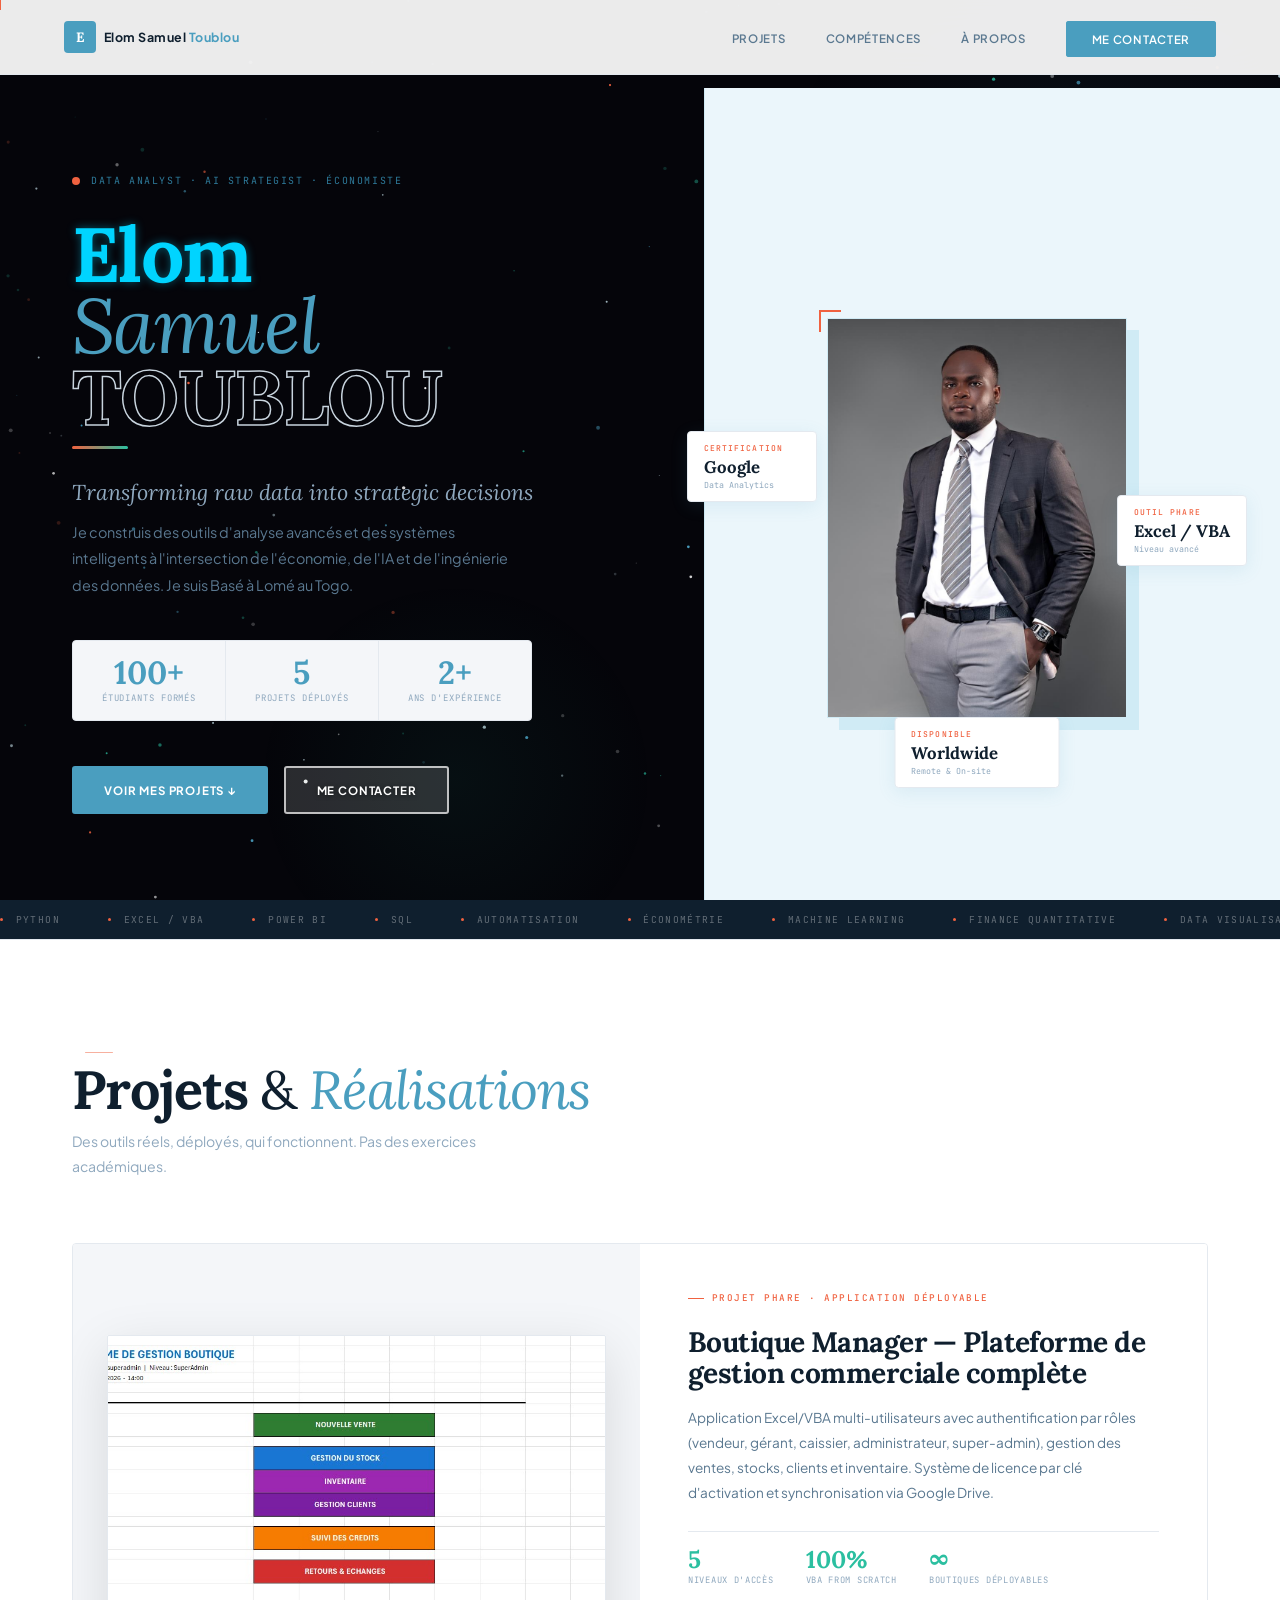
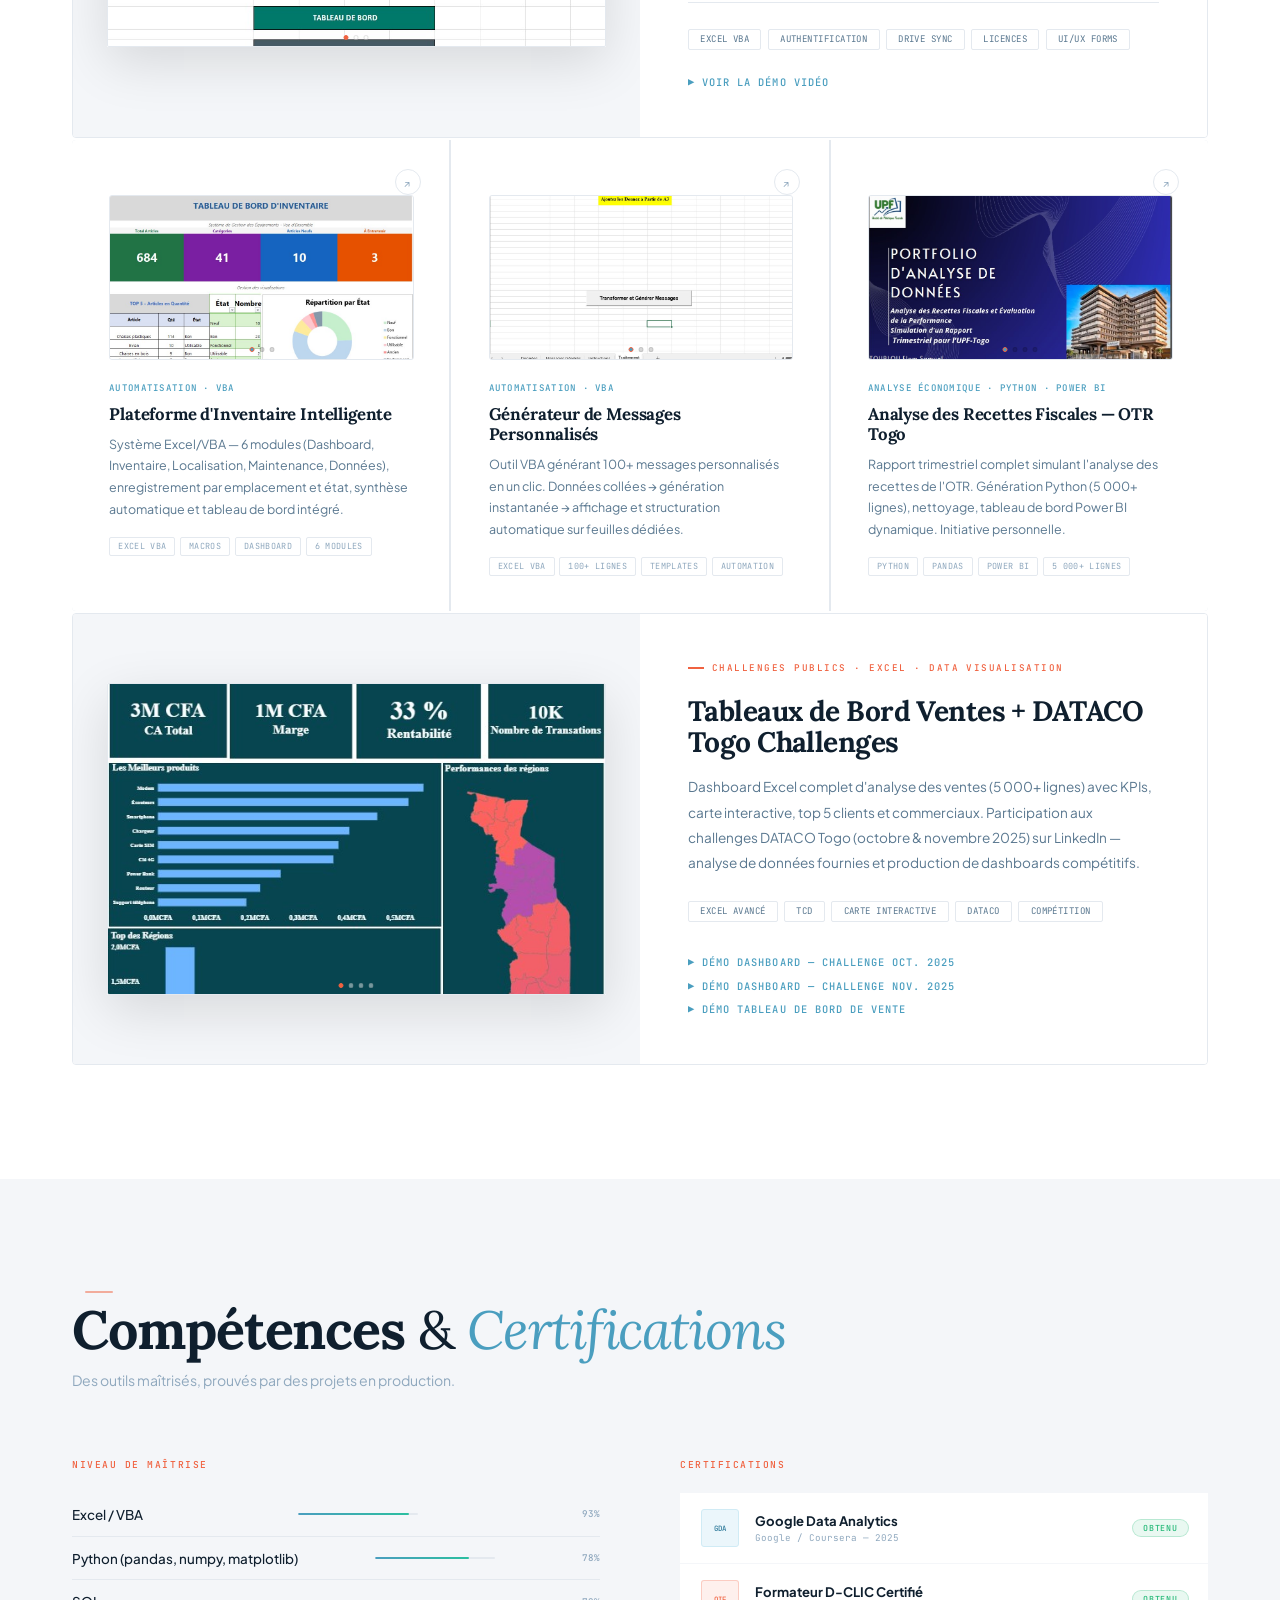
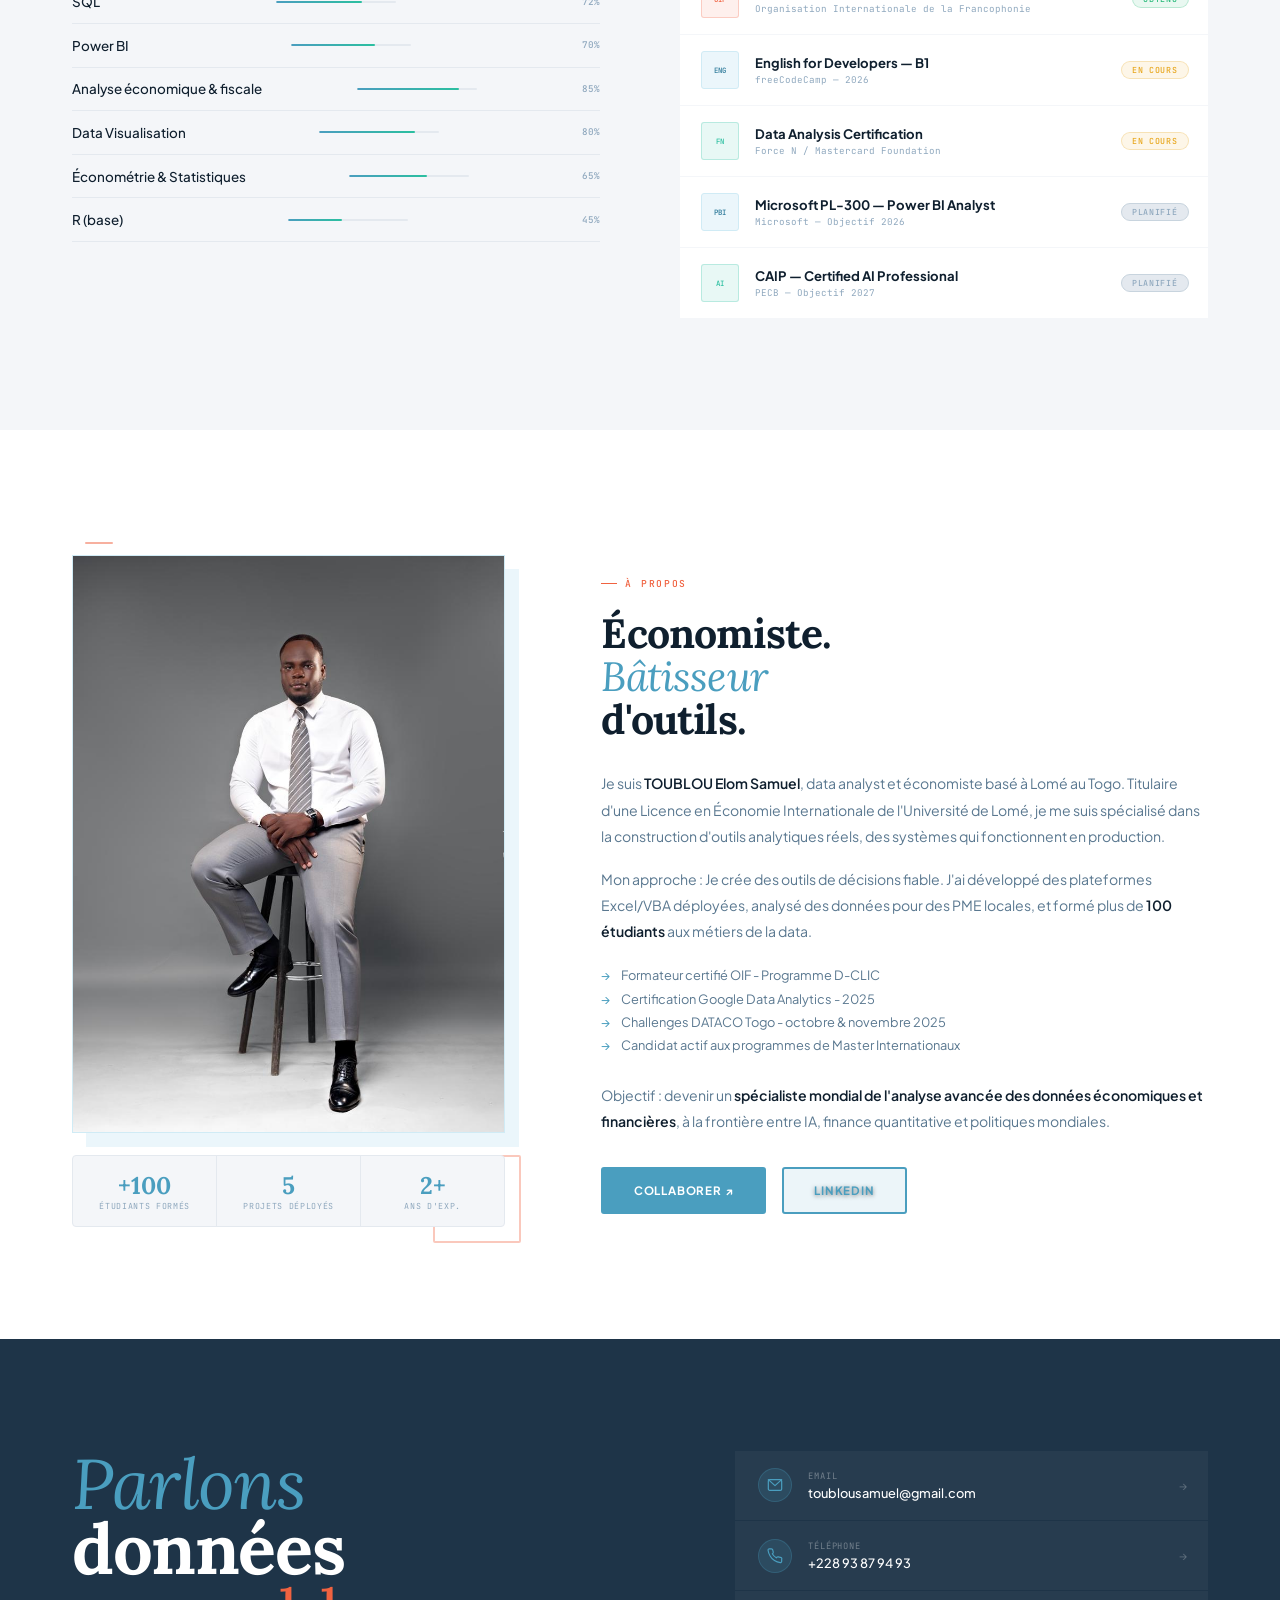
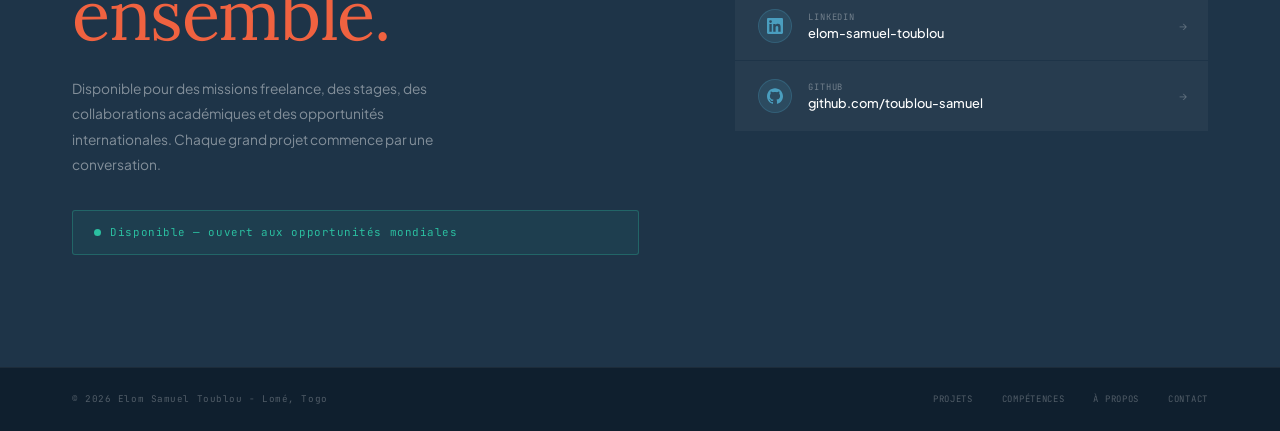
==== commit da4e3d4c: "Update index.html Modification suite au teste par des amis" ====
--- a/index.html
+++ b/index.html
@@ -8,12 +8,13 @@
 <link rel="icon" href="data:image/svg+xml,<svg xmlns='http://www.w3.org/2000/svg' viewBox='0 0 36 36'><rect width='36' height='36' rx='6' fill='%234A9EBF'/><text x='50%25' y='56%25' dominant-baseline='middle' text-anchor='middle' font-family='Georgia,serif' font-weight='700' font-size='13' fill='white'>E</text></svg>">
 <link rel="preconnect" href="https://fonts.googleapis.com">
 <link href="https://fonts.googleapis.com/css2?family=Plus+Jakarta+Sans:wght@300;400;500;600;700;800&family=Lora:ital,wght@0,400;0,500;0,600;0,700;1,400;1,500;1,700&family=JetBrains+Mono:wght@300;400;500&display=swap" rel="stylesheet">
+<!-- ✅ MODIFICATION 4 : Icônes SVG professionnelles via Lucide -->
+<script src="https://cdnjs.cloudflare.com/ajax/libs/lucide/0.383.0/lucide.min.js" defer></script>
 <style>
 /* ════════════════════════════════════════════
    ROOT — PALETTE CLAIRE & GAIE
 ════════════════════════════════════════════ */
 :root {
-  /* Couleurs principales */
   --blue:       #4A9EBF;
   --blue-dark:  #2E7A9A;
   --blue-pale:  #EBF6FB;
@@ -24,7 +25,6 @@
   --coral-pale: #FEF0ED;
   --gold:       #E8A820;
   --green:      #28BA7A;
-  /* Neutres */
   --white:   #FFFFFF;
   --off:     #FAFBFC;
   --gray-1:  #F4F6F9;
@@ -34,17 +34,16 @@
   --gray-5:  #5A7890;
   --ink:     #0F1F2E;
   --ink-mid: #1E3448;
-
-  /* Typographie */
   --serif:  'Lora', Georgia, serif;
   --sans:   'Plus Jakarta Sans', system-ui, sans-serif;
   --mono:   'JetBrains Mono', 'Courier New', monospace;
 }
-/* MODIFICATION ICI */
-  .h-name .w-bold {
-    color: #00d4ff !important; /* Bleu électrique très visible */
-    text-shadow: 0 0 10px rgba(0, 212, 255, 0.4); /* Effet néon léger */
-  }
+
+.h-name .w-bold {
+  color: #00d4ff !important;
+  text-shadow: 0 0 10px rgba(0, 212, 255, 0.4);
+}
+
 *, *::before, *::after { margin:0; padding:0; box-sizing:border-box; }
 html { scroll-behavior:smooth; }
 
@@ -56,24 +55,21 @@
   cursor: none;
   -webkit-font-smoothing: antialiased;
 }
-/* ══ FOND ÉTOILÉ GLOBAL ══ */
+
 #starfield {
   position: fixed;
-  top: 0;
-  left: 0;
-  width: 100vw;
-  height: 100vh;
-  z-index: -1; /* Derrière tout */
+  top: 0; left: 0;
+  width: 100vw; height: 100vh;
+  z-index: -1;
   pointer-events: none;
-  background: #05050a; /* Couleur de l'espace */
-}
-
-/* IMPORTANT : Vos sections doivent être transparentes pour voir le fond */
+  background: #05050a;
+}
+
 section, .hero, .portfolio-item, main {
   background: transparent !important;
 }
 
-/* ══ CURSEUR UNIQUE — BARRE CLIGNOTANTE ══ */
+/* ══ CURSEUR ══ */
 #caret {
   position: fixed; top:0; left:0;
   width: 2px; height: 20px;
@@ -121,6 +117,7 @@
 }
 .nav-logo-txt span { color: var(--blue); }
 
+/* ✅ MODIFICATION 1 : Nav hamburger mobile */
 .nav-links { display: flex; gap: 2.5rem; list-style: none; align-items: center; }
 .nav-links a {
   font-size: .72rem; font-weight: 600; color: var(--gray-5);
@@ -143,6 +140,51 @@
 }
 .nav-cta::after { display: none !important; }
 .nav-cta:hover { background: var(--blue-dark) !important; border-color: var(--blue-dark) !important; }
+
+/* Hamburger menu */
+.nav-hamburger {
+  display: none;
+  flex-direction: column; gap: 5px;
+  cursor: none; padding: 4px;
+  background: none; border: none;
+}
+.nav-hamburger span {
+  display: block; width: 24px; height: 2px;
+  background: var(--ink); border-radius: 2px;
+  transition: all .3s;
+}
+.nav-hamburger.open span:nth-child(1) { transform: rotate(45deg) translate(5px, 5px); }
+.nav-hamburger.open span:nth-child(2) { opacity: 0; }
+.nav-hamburger.open span:nth-child(3) { transform: rotate(-45deg) translate(5px, -5px); }
+
+/* Menu mobile déroulant */
+.nav-mobile {
+  display: none;
+  position: fixed; top: 0; left: 0; right: 0; bottom: 0;
+  background: rgba(5, 5, 10, 0.97);
+  z-index: 999;
+  flex-direction: column; align-items: center; justify-content: center;
+  gap: 2.5rem;
+}
+.nav-mobile.open { display: flex; }
+.nav-mobile a {
+  font-family: var(--serif); font-size: 2rem; font-weight: 700;
+  color: white; text-decoration: none; letter-spacing: -.01em;
+  transition: color .2s;
+}
+.nav-mobile a:hover { color: var(--coral); }
+.nav-mobile .nav-mobile-cta {
+  padding: .9rem 2.5rem;
+  background: var(--blue); color: white !important;
+  font-family: var(--sans); font-size: .85rem; font-weight: 700;
+  letter-spacing: .08em; text-transform: uppercase;
+  border-radius: 3px; margin-top: .5rem;
+}
+.nav-mobile-close {
+  position: absolute; top: 1.5rem; right: 1.5rem;
+  font-family: var(--mono); font-size: .7rem; color: rgba(255,255,255,.4);
+  cursor: none; letter-spacing: .1em;
+}
 
 /* ══ HERO ══ */
 .hero {
@@ -153,7 +195,6 @@
   background: var(--white);
 }
 
-/* Formes décoratives légères */
 .hero::before {
   content: '';
   position: absolute; top: -100px; right: -100px;
@@ -251,8 +292,22 @@
 }
 .btn-solid { background: var(--blue); color: white; border: 2px solid var(--blue); }
 .btn-solid:hover { background: var(--blue-dark); border-color: var(--blue-dark); transform: translateY(-2px); box-shadow: 0 6px 20px rgba(74,158,191,.3); }
-.btn-ghost { background: transparent; color: var(--ink); border: 2px solid var(--gray-2); }
-.btn-ghost:hover { border-color: var(--ink); transform: translateY(-2px); }
+
+/* ✅ MODIFICATION 3 : Bouton "Me contacter" bien visible sur fond étoilé */
+.btn-ghost {
+  background: rgba(255,255,255,0.15);
+  color: white !important;
+  border: 2px solid rgba(255,255,255,0.7);
+  backdrop-filter: blur(8px);
+  text-shadow: 0 1px 4px rgba(0,0,0,0.5);
+}
+.btn-ghost:hover {
+  background: rgba(255,255,255,0.28);
+  border-color: white;
+  color: white !important;
+  transform: translateY(-2px);
+  box-shadow: 0 6px 20px rgba(255,255,255,0.15);
+}
 
 @keyframes up { from{opacity:0;transform:translateY(20px)} to{opacity:1;transform:translateY(0)} }
 
@@ -288,7 +343,6 @@
   font-family: var(--mono); font-size: .65rem;
 }
 
-/* Corner accents */
 .corner-tl, .corner-br {
   position: absolute; width: 22px; height: 22px;
   pointer-events: none;
@@ -296,7 +350,6 @@
 .corner-tl { top: -8px; left: -8px; border-top: 2px solid var(--coral); border-left: 2px solid var(--coral); }
 .corner-br { bottom: -8px; right: -8px; border-bottom: 2px solid var(--coral); border-right: 2px solid var(--coral); }
 
-/* Badges flottants */
 .badge {
   position: absolute; background: white;
   border: 1.5px solid var(--gray-2); border-radius: 4px;
@@ -339,16 +392,7 @@
 .sec-title .w-italic { font-style: italic; color: var(--blue); }
 .sec-sub { font-size: .88rem; color: var(--gray-4); max-width: 460px; line-height: 1.8; margin-bottom: 4rem; }
 
-/* ══ MODALS VIDÉO ══
-   ─────────────────────────────────────────
-   COMMENT AJOUTER UNE NOUVELLE VIDÉO :
-   1. Duplique le bloc ".modal-overlay" ci-dessous
-   2. Donne-lui un id unique ex: "modal-demo4"
-   3. Change src de la balise <source> vers ta vidéo ex: "demo-4.mp4"
-   4. Duplique le bouton .pf-link dans le projet concerné
-   5. Change son data-modal="modal-demo4"
-   6. C'est tout — le JavaScript gère le reste automatiquement.
-   ─────────────────────────────────────────── */
+/* ══ MODALS VIDÉO ══ */
 .modal-overlay {
   display: none; position: fixed; inset: 0; z-index: 9000;
   background: rgba(15,31,46,.9); backdrop-filter: blur(10px);
@@ -364,11 +408,56 @@
 .modal-close:hover { color: white; }
 .modal-video { width: 100%; aspect-ratio: 16/9; display: block; background: #000; border-radius: 2px; }
 
+/* ✅ MODIFICATION 2 : Lightbox pour photos de projets */
+.lightbox-overlay {
+  display: none; position: fixed; inset: 0; z-index: 9500;
+  background: rgba(5,5,10,.96); backdrop-filter: blur(12px);
+  align-items: center; justify-content: center;
+}
+.lightbox-overlay.open { display: flex; }
+.lightbox-box {
+  position: relative; max-width: 92vw; max-height: 88vh;
+  display: flex; flex-direction: column; align-items: center; gap: 1rem;
+}
+.lightbox-img {
+  max-width: 100%; max-height: 80vh;
+  object-fit: contain; border-radius: 3px;
+  box-shadow: 0 24px 80px rgba(0,0,0,.6);
+}
+.lightbox-close {
+  position: absolute; top: -42px; right: 0;
+  font-family: var(--mono); font-size: .65rem; color: rgba(255,255,255,.45);
+  cursor: none; letter-spacing: .12em; text-transform: uppercase;
+  transition: color .2s; background: none; border: none;
+}
+.lightbox-close:hover { color: white; }
+.lightbox-nav {
+  display: flex; gap: 1rem; align-items: center;
+}
+.lightbox-btn {
+  font-family: var(--mono); font-size: .65rem; letter-spacing: .1em;
+  text-transform: uppercase; color: rgba(255,255,255,.45);
+  background: rgba(255,255,255,.08); border: 1px solid rgba(255,255,255,.15);
+  padding: .5rem 1.2rem; border-radius: 2px; cursor: none;
+  transition: all .2s;
+}
+.lightbox-btn:hover { color: white; background: rgba(255,255,255,.15); }
+.lightbox-caption {
+  font-family: var(--mono); font-size: .58rem;
+  color: rgba(255,255,255,.3); letter-spacing: .1em;
+  text-transform: uppercase;
+}
+
+/* Curseur "zoom" sur les images de projets */
+.pf-car .cs img,
+.proj-visual .cs img {
+  cursor: zoom-in;
+}
+
 /* ══ PROJETS ══ */
 #projects { background: var(--white); }
 #projects .section { border-top: 1.5px solid var(--gray-2); }
 
-/* Featured card */
 .pf-card {
   display: grid; grid-template-columns: 1fr 1fr; gap: 0;
   border: 1.5px solid var(--gray-2); border-radius: 4px;
@@ -383,14 +472,12 @@
   display: flex; align-items: center; justify-content: center;
 }
 
-/* Carrousel featured */
 .pf-car { position: relative; width: 88%; aspect-ratio: 16/10; box-shadow: 0 16px 50px rgba(0,0,0,.12); }
 .pf-car .cs { position: absolute; inset: 0; opacity: 0; transition: opacity .9s ease; }
 .pf-car .cs.on { opacity: 1; z-index: 1; }
 .pf-car .cs img { width: 100%; height: 100%; object-fit: cover; display: block; border: 1.5px solid var(--gray-2); border-radius: 2px; }
 .pf-car .cs-fb { width: 100%; height: 100%; background: white; border: 1.5px solid var(--gray-2); border-radius: 2px; display: flex; flex-direction: column; overflow: hidden; }
 
-/* Carrousel projets grille */
 .proj-visual {
   width: 100%; height: 165px;
   background: var(--gray-1); border: 1.5px solid var(--gray-2); border-radius: 3px;
@@ -401,14 +488,12 @@
 .proj-visual .cs img { width: 100%; height: 100%; object-fit: cover; display: block; }
 .proj-visual .cs-fb { position: absolute; inset: 0; }
 
-/* Dots carrousel */
 .cs-dots { position: absolute; bottom: 7px; left: 50%; transform: translateX(-50%); display: flex; gap: 5px; z-index: 5; }
 .csdot { width: 5px; height: 5px; border-radius: 50%; background: rgba(255,255,255,.45); border: 1px solid rgba(0,0,0,.1); transition: background .3s; cursor: none; }
 .csdot.on { background: var(--coral); border-color: var(--coral); }
 .proj-visual .csdot { background: rgba(0,0,0,.15); }
 .proj-visual .csdot.on { background: var(--blue); }
 
-/* Fallback screen éléments */
 .fb-bar { height: 22px; background: var(--gray-1); display: flex; align-items: center; gap: 5px; padding: 0 8px; flex-shrink: 0; border-bottom: 1px solid var(--gray-2); }
 .fb-d { width: 7px; height: 7px; border-radius: 50%; }
 .fb-d-r{background:#ff5f56} .fb-d-y{background:#ffbd2e} .fb-d-g{background:#27c93f}
@@ -428,7 +513,6 @@
   font-family: var(--mono); font-size: .55rem; font-weight: 500; color: var(--blue-dark); letter-spacing: .06em;
 }
 
-/* Info carte featured */
 .pf-info { padding: 3rem; display: flex; flex-direction: column; justify-content: center; background: var(--white); }
 .pf-tag {
   display: inline-flex; align-items: center; gap: .5rem;
@@ -466,7 +550,6 @@
 }
 .pf-link:hover { gap: .9rem; color: var(--blue-dark); }
 
-/* Grille projets */
 .proj-grid { display: grid; grid-template-columns: repeat(3, 1fr); gap: 2px; background: var(--gray-2); border-radius: 4px; overflow: hidden; }
 .proj-card {
   background: var(--white); padding: 2.2rem; cursor: none;
@@ -489,7 +572,6 @@
   font-size: .65rem; color: var(--gray-4); transition: all .3s; border-radius: 50%;
 }
 
-/* Fallbacks décoratifs projets (même logique pour tous) */
 .fb-mini { width: 100%; height: 100%; background: var(--white); padding: 8px; display: flex; flex-direction: column; gap: 4px; }
 .fb-mini-kpi { display: grid; grid-template-columns: repeat(3,1fr); gap: 3px; }
 .fb-kpi { padding: 4px; text-align: center; border-radius: 2px; }
@@ -563,7 +645,23 @@
 .contact-cards { display: flex; flex-direction: column; gap: 1px; }
 .contact-card { display: flex; align-items: center; gap: 1rem; padding: 1.1rem 1.3rem; background: rgba(255,255,255,.04); text-decoration: none; color: var(--white); border-left: 2.5px solid transparent; transition: background .25s, padding-left .25s; }
 .contact-card:hover { background: rgba(255,255,255,.09); padding-left: 1.8rem; border-left-color: var(--coral); }
-.cc-icon { width: 34px; height: 34px; background: rgba(74,158,191,.15); border: 1px solid rgba(74,158,191,.25); display: flex; align-items: center; justify-content: center; font-size: .75rem; flex-shrink: 0; border-radius: 50%; }
+
+/* ✅ MODIFICATION 4 : Icônes contact SVG professionnelles */
+.cc-icon {
+  width: 34px; height: 34px;
+  background: rgba(74,158,191,.15); border: 1px solid rgba(74,158,191,.25);
+  display: flex; align-items: center; justify-content: center;
+  flex-shrink: 0; border-radius: 50%;
+}
+.cc-icon svg {
+  width: 16px; height: 16px;
+  stroke: var(--blue); fill: none;
+  stroke-width: 1.8; stroke-linecap: round; stroke-linejoin: round;
+}
+/* LinkedIn et GitHub ont un fill spécifique */
+.cc-icon svg.icon-linkedin,
+.cc-icon svg.icon-github { stroke: none; fill: var(--blue); }
+
 .cc-label { font-family: var(--mono); font-size: .55rem; color: rgba(255,255,255,.35); letter-spacing: .1em; text-transform: uppercase; margin-bottom: .15rem; }
 .cc-value { font-size: .8rem; font-weight: 500; color: var(--white); }
 .cc-arr { margin-left: auto; font-size: .72rem; color: rgba(255,255,255,.25); transition: transform .25s, color .25s; }
@@ -581,31 +679,131 @@
 .reveal.visible { opacity: 1; transform: translateY(0); }
 .rd1{transition-delay:.08s} .rd2{transition-delay:.16s} .rd3{transition-delay:.24s}
 
-/* ══ RESPONSIVE ══ */
+/* ══════════════════════════════════════════
+   ✅ MODIFICATION 1 : RESPONSIVE COMPLET
+══════════════════════════════════════════ */
 @media(max-width:900px){
-  nav{padding:1rem 1.5rem} .nav-links{display:none}
-  .hero{grid-template-columns:1fr} .hero-right{display:none} .hero-left{padding:7rem 1.5rem 4rem}
-  .section{padding:4rem 1.5rem}
-  .pf-card{grid-template-columns:1fr} .pf-visual{min-height:240px}
-  .proj-grid{grid-template-columns:1fr}
-  .skills-layout,.about-layout,.contact-wrap{grid-template-columns:1fr;gap:2.5rem}
-  footer{flex-direction:column;gap:1rem;text-align:center}
+  /* Nav */
+  nav { padding: 1rem 1.2rem; }
+  nav.scrolled { padding: .8rem 1.2rem; }
+  .nav-links { display: none; }
+  .nav-hamburger { display: flex; }
+
+  /* Hero — colonne unique, photo visible */
+  .hero {
+    grid-template-columns: 1fr;
+    grid-template-rows: auto auto;
+    min-height: auto;
+    padding-top: 5rem;
+  }
+  .hero-left {
+    padding: 2.5rem 1.4rem 2rem;
+    order: 1;
+  }
+  .hero-right {
+    display: flex;
+    order: 2;
+    padding: 2rem 1.4rem 5rem;
+    border-left: none;
+    border-top: 1.5px solid var(--blue-mid);
+    background: var(--blue-pale);
+    justify-content: center;
+  }
+  .photo-frame { width: 220px; }
+  /* Masquer les badges flottants sur mobile (hors écran) */
+  .badge-1, .badge-2 { display: none; }
+  .badge-3 { bottom: -55px; }
+
+  /* Nom : taille adaptée */
+  .h-name { font-size: clamp(2.8rem, 11vw, 4rem); }
+
+  /* Stats : flex wrap */
+  .h-stats { width: 100%; }
+  .stat { padding: .8rem 1rem; flex: 1; }
+  .stat-n { font-size: 1.5rem; }
+
+  /* Boutons hero */
+  .h-btns { flex-direction: column; gap: .8rem; }
+  .btn { width: 100%; justify-content: center; }
+
+  /* Eyebrow : évite la coupure */
+  .h-eyebrow-txt { font-size: .55rem; letter-spacing: .1em; }
+
+  /* Sections */
+  .section { padding: 3.5rem 1.2rem; }
+
+  /* Projets */
+  .pf-card { grid-template-columns: 1fr; }
+  .pf-visual { min-height: 230px; }
+  .pf-info { padding: 1.6rem; }
+  .pf-metrics { gap: 1.2rem; flex-wrap: wrap; }
+  .proj-grid { grid-template-columns: 1fr; }
+
+  /* Skills */
+  .skills-layout { grid-template-columns: 1fr; gap: 2.5rem; }
+  .skill-row { flex-wrap: wrap; gap: .5rem; }
+  .skill-track { width: 100%; order: 3; }
+  .skill-nm { flex: 1; }
+
+  /* About */
+  .about-layout { grid-template-columns: 1fr; gap: 2.5rem; }
+  .about-photo { max-width: 260px; margin: 0 auto; }
+  .about-photo-wrap { display: flex; flex-direction: column; align-items: center; }
+  .about-exp-bar { width: 100%; max-width: 320px; }
+
+  /* Contact */
+  .contact-wrap { grid-template-columns: 1fr; gap: 2.5rem; }
+  .contact-big { font-size: clamp(2.4rem, 9vw, 3.5rem); }
+
+  /* Footer */
+  footer { flex-direction: column; gap: 1rem; text-align: center; padding: 1.4rem 1.2rem; }
+}
+
+@media(max-width:480px){
+  .h-name { font-size: clamp(2.4rem, 12vw, 3.2rem); }
+  .h-desc { font-size: .82rem; }
+  .h-role { font-size: .95rem; }
+  .stat { padding: .65rem .7rem; }
+  .stat-n { font-size: 1.3rem; }
+  .stat-l { font-size: .48rem; }
+  .pf-car { width: 94%; }
+  .photo-frame { width: 180px; }
+  .sec-title { font-size: clamp(1.9rem, 8vw, 2.6rem); }
+  .pf-title { font-size: 1.2rem; }
+  .cert { flex-wrap: wrap; gap: .6rem; }
+  .cpill { align-self: flex-start; }
+  .cc-value { font-size: .74rem; }
+  .contact-card { padding: 1rem; }
 }
 </style>
 </head>
 <body>
 
-<!-- Curseur -->
 <div id="caret"></div>
 
-<!-- ══════════════════════════════════════════
-   MODALS VIDÉO
-   Pour ajouter une nouvelle vidéo :
-   1. Duplique un bloc modal-overlay
-   2. Change son id ex: id="modal-demo4"
-   3. Change le src vers ta vidéo ex: "demo-4.mp4"
-   4. Sur le bouton du projet, ajoute data-modal="modal-demo4"
-══════════════════════════════════════════ -->
+<!-- ══ LIGHTBOX PHOTOS ══ -->
+<div class="lightbox-overlay" id="lightbox">
+  <div class="lightbox-box">
+    <button class="lightbox-close" id="lightbox-close">✕ Fermer</button>
+    <img class="lightbox-img" id="lightbox-img" src="" alt="">
+    <div class="lightbox-nav">
+      <button class="lightbox-btn" id="lightbox-prev">← Précédente</button>
+      <span class="lightbox-caption" id="lightbox-caption"></span>
+      <button class="lightbox-btn" id="lightbox-next">Suivante →</button>
+    </div>
+  </div>
+</div>
+
+<!-- ══ MENU MOBILE ══ -->
+<div class="nav-mobile" id="nav-mobile">
+  <button class="nav-mobile-close" id="nav-mobile-close">✕ Fermer</button>
+  <a href="#projects" class="nav-mobile-link">Projets</a>
+  <a href="#skills" class="nav-mobile-link">Compétences</a>
+  <a href="#about" class="nav-mobile-link">À propos</a>
+  <a href="#contact" class="nav-mobile-link nav-mobile-cta">Me contacter</a>
+</div>
+
+<!-- MODALS VIDÉO -->
 <div class="modal-overlay" id="modal-demo1">
   <div class="modal-box">
     <div class="modal-close">✕ Fermer</div>
@@ -614,7 +812,6 @@
     </video>
   </div>
 </div>
-
 <div class="modal-overlay" id="modal-demo2">
   <div class="modal-box">
     <div class="modal-close">✕ Fermer</div>
@@ -623,7 +820,6 @@
     </video>
   </div>
 </div>
-
 <div class="modal-overlay" id="modal-demo3">
   <div class="modal-box">
     <div class="modal-close">✕ Fermer</div>
@@ -632,7 +828,6 @@
     </video>
   </div>
 </div>
-
 <div class="modal-overlay" id="modal-demo4">
   <div class="modal-box">
     <div class="modal-close">✕ Fermer</div>
@@ -654,6 +849,10 @@
     <li><a href="#about">À propos</a></li>
     <li><a href="#contact" class="nav-cta">Me contacter</a></li>
   </ul>
+  <!-- Hamburger mobile -->
+  <button class="nav-hamburger" id="nav-hamburger" aria-label="Menu">
+    <span></span><span></span><span></span>
+  </button>
 </nav>
 
 <!-- ══ HERO ══ -->
@@ -672,7 +871,7 @@
     <div class="h-bar"></div>
     <div class="h-sub">
       <p class="h-role">Transforming raw data into strategic decisions</p>
-      <p class="h-desc">Je construis des outils d'analyse avancés et des systèmes intelligents à l'intersection de l'économie, de l'IA et de l'ingénierie des données.Je suis Basé à Lomé au Togo.</p>
+      <p class="h-desc">Je construis des outils d'analyse avancés et des systèmes intelligents à l'intersection de l'économie, de l'IA et de l'ingénierie des données. Je suis Basé à Lomé au Togo.</p>
     </div>
     <div class="h-stats">
       <div class="stat"><div class="stat-n">100+</div><div class="stat-l">Étudiants formés</div></div>
@@ -681,6 +880,7 @@
     </div>
     <div class="h-btns">
       <a href="#projects" class="btn btn-solid">Voir mes projets ↓</a>
+      <!-- ✅ MODIFICATION 3 : bouton Me contacter bien visible -->
       <a href="mailto:toublousamuel@gmail.com" class="btn btn-ghost">Me contacter</a>
     </div>
   </div>
@@ -749,14 +949,13 @@
   <h2 class="sec-title reveal"><span class="w-bold">Projets</span> & <span class="w-italic">Réalisations</span></h2>
   <p class="sec-sub reveal">Des outils réels, déployés, qui fonctionnent. Pas des exercices académiques.</p>
 
-  <!-- BOUTIQUE MANAGER — vidéo: demo-1.mp4 -->
+  <!-- BOUTIQUE MANAGER -->
   <div class="pf-card reveal" style="margin-bottom:2px">
     <div class="pf-visual">
       <div class="pf-car" id="car-boutique">
-        <div class="cs on"><img src="boutique-1.jpg" alt="" onerror="this.style.display='none'"></div>
-        <div class="cs"><img src="boutique-2.jpg" alt="" onerror="this.style.display='none'"></div>
-        <div class="cs"><img src="boutique-3.jpg" alt="" onerror="this.style.display='none'"></div>
-        <!-- Fallback décoratif si aucune image -->
+        <div class="cs on"><img src="boutique-1.jpg" alt="Boutique Manager" onerror="this.style.display='none'"></div>
+        <div class="cs"><img src="boutique-2.jpg" alt="Boutique Manager" onerror="this.style.display='none'"></div>
+        <div class="cs"><img src="boutique-3.jpg" alt="Boutique Manager" onerror="this.style.display='none'"></div>
         <div class="cs cs-fb" id="fb-boutique" style="display:none">
           <div class="cs-fb" style="display:flex;flex-direction:column;width:100%;height:100%">
             <div class="fb-bar"><div class="fb-d fb-d-r"></div><div class="fb-d fb-d-y"></div><div class="fb-d fb-d-g"></div></div>
@@ -786,7 +985,7 @@
     </div>
     <div class="pf-info">
       <div class="pf-tag">Projet phare · Application déployable</div>
-      <h3 class="pf-title">Boutique Manager Plateforme de gestion commerciale complète</h3>
+      <h3 class="pf-title">Boutique Manager — Plateforme de gestion commerciale complète</h3>
       <p class="pf-desc">Application Excel/VBA multi-utilisateurs avec authentification par rôles (vendeur, gérant, caissier, administrateur, super-admin), gestion des ventes, stocks, clients et inventaire. Système de licence par clé d'activation et synchronisation via Google Drive.</p>
       <div class="pf-metrics">
         <div><div class="mn">5</div><div class="ml">Niveaux d'accès</div></div>
@@ -797,7 +996,6 @@
         <span class="tag">Excel VBA</span><span class="tag">Authentification</span>
         <span class="tag">Drive Sync</span><span class="tag">Licences</span><span class="tag">UI/UX Forms</span>
       </div>
-      <!-- Bouton vidéo — data-modal pointe vers l'id du modal -->
       <a href="#" class="pf-link" data-modal="modal-demo1">▶ Voir la démo vidéo</a>
     </div>
   </div>
@@ -810,21 +1008,15 @@
       <div class="proj-arr">↗</div>
       <div class="proj-num"></div>
       <div class="proj-visual">
-        <div class="cs on"><img src="inventaire-1.jpg" alt="" onerror="this.style.display='none'"></div>
-        <div class="cs"><img src="inventaire-2.jpg" alt="" onerror="this.style.display='none'"></div>
-        <div class="cs"><img src="inventaire-3.jpg" alt="" onerror="this.style.display='none'"></div>
+        <div class="cs on"><img src="inventaire-1.jpg" alt="Inventaire" onerror="this.style.display='none'"></div>
+        <div class="cs"><img src="inventaire-2.jpg" alt="Inventaire" onerror="this.style.display='none'"></div>
+        <div class="cs"><img src="inventaire-3.jpg" alt="Inventaire" onerror="this.style.display='none'"></div>
         <div class="cs cs-fb" style="display:none">
           <div class="cs-fb fb-mini">
             <div class="fb-mini-kpi">
-              <div class="fb-kpi" style="background:var(--blue-pale);border:1px solid var(--blue-mid)">
-                <div class="fb-kpi-n" style="color:var(--blue)">247</div><div class="fb-kpi-l">Articles</div>
-              </div>
-              <div class="fb-kpi" style="background:var(--teal-pale);border:1px solid rgba(43,191,160,.25)">
-                <div class="fb-kpi-n" style="color:var(--teal)">6</div><div class="fb-kpi-l">Zones</div>
-              </div>
-              <div class="fb-kpi" style="background:rgba(40,186,122,.08);border:1px solid rgba(40,186,122,.2)">
-                <div class="fb-kpi-n" style="color:var(--green)">98%</div><div class="fb-kpi-l">Précision</div>
-              </div>
+              <div class="fb-kpi" style="background:var(--blue-pale);border:1px solid var(--blue-mid)"><div class="fb-kpi-n" style="color:var(--blue)">247</div><div class="fb-kpi-l">Articles</div></div>
+              <div class="fb-kpi" style="background:var(--teal-pale);border:1px solid rgba(43,191,160,.25)"><div class="fb-kpi-n" style="color:var(--teal)">6</div><div class="fb-kpi-l">Zones</div></div>
+              <div class="fb-kpi" style="background:rgba(40,186,122,.08);border:1px solid rgba(40,186,122,.2)"><div class="fb-kpi-n" style="color:var(--green)">98%</div><div class="fb-kpi-l">Précision</div></div>
             </div>
             <div class="fb-bars">
               <div class="fb-bar-item" style="height:60%;background:rgba(74,158,191,.35);border-top:1px solid var(--blue)"></div>
@@ -849,9 +1041,9 @@
       <div class="proj-arr">↗</div>
       <div class="proj-num"></div>
       <div class="proj-visual">
-        <div class="cs on"><img src="message-1.jpg" alt="" onerror="this.style.display='none'"></div>
-        <div class="cs"><img src="message-2.jpg" alt="" onerror="this.style.display='none'"></div>
-        <div class="cs"><img src="message-3.jpg" alt="" onerror="this.style.display='none'"></div>
+        <div class="cs on"><img src="message-1.jpg" alt="Messages" onerror="this.style.display='none'"></div>
+        <div class="cs"><img src="message-2.jpg" alt="Messages" onerror="this.style.display='none'"></div>
+        <div class="cs"><img src="message-3.jpg" alt="Messages" onerror="this.style.display='none'"></div>
         <div class="cs cs-fb" style="display:none">
           <div class="cs-fb" style="position:absolute;inset:0;background:var(--ink);padding:10px;font-family:var(--mono);font-size:7px;line-height:1.55;color:#c9d1d9;overflow:hidden">
             <span style="color:rgba(255,255,255,.3)"># Générateur VBA</span><br>
@@ -879,22 +1071,16 @@
       <div class="proj-arr">↗</div>
       <div class="proj-num"></div>
       <div class="proj-visual">
-        <div class="cs on"><img src="otr-1.jpg" alt="" onerror="this.style.display='none'"></div>
-        <div class="cs"><img src="otr-2.jpg" alt="" onerror="this.style.display='none'"></div>
-        <div class="cs"><img src="otr-3.jpg" alt="" onerror="this.style.display='none'"></div>
-        <div class="cs"><img src="otr-4.jpg" alt="" onerror="this.style.display='none'"></div>
+        <div class="cs on"><img src="otr-1.jpg" alt="OTR" onerror="this.style.display='none'"></div>
+        <div class="cs"><img src="otr-2.jpg" alt="OTR" onerror="this.style.display='none'"></div>
+        <div class="cs"><img src="otr-3.jpg" alt="OTR" onerror="this.style.display='none'"></div>
+        <div class="cs"><img src="otr-4.jpg" alt="OTR" onerror="this.style.display='none'"></div>
         <div class="cs cs-fb" style="display:none">
           <div class="cs-fb fb-mini">
             <div class="fb-mini-kpi">
-              <div class="fb-kpi" style="background:var(--blue-pale);border:1px solid var(--blue-mid)">
-                <div class="fb-kpi-n" style="color:var(--blue)">2.4B</div><div class="fb-kpi-l">FCFA</div>
-              </div>
-              <div class="fb-kpi" style="background:var(--teal-pale);border:1px solid rgba(43,191,160,.25)">
-                <div class="fb-kpi-n" style="color:var(--teal)">+12%</div><div class="fb-kpi-l">Croissance</div>
-              </div>
-              <div class="fb-kpi" style="background:rgba(40,186,122,.08);border:1px solid rgba(40,186,122,.2)">
-                <div class="fb-kpi-n" style="color:var(--green)">88%</div><div class="fb-kpi-l">Recouvr.</div>
-              </div>
+              <div class="fb-kpi" style="background:var(--blue-pale);border:1px solid var(--blue-mid)"><div class="fb-kpi-n" style="color:var(--blue)">2.4B</div><div class="fb-kpi-l">FCFA</div></div>
+              <div class="fb-kpi" style="background:var(--teal-pale);border:1px solid rgba(43,191,160,.25)"><div class="fb-kpi-n" style="color:var(--teal)">+12%</div><div class="fb-kpi-l">Croissance</div></div>
+              <div class="fb-kpi" style="background:rgba(40,186,122,.08);border:1px solid rgba(40,186,122,.2)"><div class="fb-kpi-n" style="color:var(--green)">88%</div><div class="fb-kpi-l">Recouvr.</div></div>
             </div>
             <div class="fb-bars">
               <div class="fb-bar-item" style="height:40%;background:rgba(74,158,191,.3);border-top:1px solid var(--blue)"></div>
@@ -915,14 +1101,14 @@
     </div>
   </div>
 
-  <!-- DATACO — vidéo: demo-2.mp4 et demo-3.mp4 -->
+  <!-- DATACO -->
   <div class="pf-card reveal" style="margin-top:2px">
     <div class="pf-visual">
       <div class="pf-car" id="car-dataco">
-        <div class="cs on"><img src="data-1.jpg" alt="" onerror="this.style.display='none'"></div>
-        <div class="cs"><img src="data-2.jpg" alt="" onerror="this.style.display='none'"></div>
-        <div class="cs"><img src="data-3.jpg" alt="" onerror="this.style.display='none'"></div>
-        <div class="cs"><img src="data-4.jpg" alt="" onerror="this.style.display='none'"></div>
+        <div class="cs on"><img src="data-1.jpg" alt="DATACO" onerror="this.style.display='none'"></div>
+        <div class="cs"><img src="data-2.jpg" alt="DATACO" onerror="this.style.display='none'"></div>
+        <div class="cs"><img src="data-3.jpg" alt="DATACO" onerror="this.style.display='none'"></div>
+        <div class="cs"><img src="data-4.jpg" alt="DATACO" onerror="this.style.display='none'"></div>
         <div class="cs cs-fb" id="fb-dataco" style="display:none">
           <div class="cs-fb" style="display:flex;flex-direction:column;width:100%;height:100%">
             <div class="fb-bar"><div class="fb-d fb-d-r"></div><div class="fb-d fb-d-y"></div><div class="fb-d fb-d-g"></div></div>
@@ -951,7 +1137,6 @@
         <span class="tag">Excel Avancé</span><span class="tag">TCD</span>
         <span class="tag">Carte interactive</span><span class="tag">DATACO</span><span class="tag">Compétition</span>
       </div>
-      <!-- Deux boutons vidéo pour les deux démos DATACO -->
       <div style="display:flex;flex-direction:column;gap:.6rem;margin-top:.5rem">
         <a href="#" class="pf-link" data-modal="modal-demo3">▶ Démo Dashboard — Challenge Oct. 2025</a>
         <a href="#" class="pf-link" data-modal="modal-demo4">▶ Démo Dashboard — Challenge Nov. 2025</a>
@@ -1011,9 +1196,10 @@
         </div>
       </div>
       <div class="photo-deco"></div>
+      <!-- ✅ MODIFICATION 5 : Libellés avec + et unité explicite -->
       <div class="about-exp-bar">
-        <div class="exp-item"><div class="exp-n">100+</div><div class="exp-l">Étudiants</div></div>
-        <div class="exp-item"><div class="exp-n">5</div><div class="exp-l">Projets</div></div>
+        <div class="exp-item"><div class="exp-n">+100</div><div class="exp-l">Étudiants formés</div></div>
+        <div class="exp-item"><div class="exp-n">5</div><div class="exp-l">Projets déployés</div></div>
         <div class="exp-item"><div class="exp-n">2+</div><div class="exp-l">Ans d'exp.</div></div>
       </div>
     </div>
@@ -1038,7 +1224,7 @@
       <p class="ap">Objectif : devenir un <strong>spécialiste mondial de l'analyse avancée des données économiques et financières</strong>, à la frontière entre IA, finance quantitative et politiques mondiales.</p>
       <div style="display:flex;gap:1rem;flex-wrap:wrap;margin-top:2rem">
         <a href="mailto:toublousamuel@gmail.com" class="btn btn-solid">Collaborer ↗</a>
-        <a href="https://www.linkedin.com/in/elom-samuel-toublou-056446346/" target="_blank" class="btn btn-ghost">LinkedIn</a>
+        <a href="https://www.linkedin.com/in/elom-samuel-toublou-056446346/" target="_blank" class="btn btn-ghost" style="background:rgba(74,158,191,0.1);color:var(--blue)!important;border-color:var(--blue);">LinkedIn</a>
       </div>
     </div>
   </div>
@@ -1058,11 +1244,53 @@
       <p class="contact-sub">Disponible pour des missions freelance, des stages, des collaborations académiques et des opportunités internationales. Chaque grand projet commence par une conversation.</p>
       <div class="avail"><span class="avail-dot"></span><span class="avail-txt">Disponible — ouvert aux opportunités mondiales</span></div>
     </div>
+
+    <!-- ✅ MODIFICATION 4 : Icônes SVG professionnelles -->
     <div class="contact-cards reveal rd2">
-      <a href="mailto:toublousamuel@gmail.com" class="contact-card"><div class="cc-icon">✉</div><div><div class="cc-label">Email</div><div class="cc-value">toublousamuel@gmail.com</div></div><div class="cc-arr">→</div></a>
-      <a href="tel:+22893879493" class="contact-card"><div class="cc-icon">☎</div><div><div class="cc-label">Téléphone</div><div class="cc-value">+228 93 87 94 93</div></div><div class="cc-arr">→</div></a>
-      <a href="https://www.linkedin.com/in/elom-samuel-toublou-056446346/" target="_blank" class="contact-card"><div class="cc-icon">in</div><div><div class="cc-label">LinkedIn</div><div class="cc-value">elom-samuel-toublou</div></div><div class="cc-arr">→</div></a>
-      <a href="https://github.com/toublou-samuel" target="_blank" class="contact-card"><div class="cc-icon">⌥</div><div><div class="cc-label">GitHub</div><div class="cc-value">github.com/toublou-samuel</div></div><div class="cc-arr">→</div></a>
+      <a href="mailto:toublousamuel@gmail.com" class="contact-card">
+        <div class="cc-icon">
+          <!-- Email -->
+          <svg viewBox="0 0 24 24" xmlns="http://www.w3.org/2000/svg">
+            <rect x="2" y="4" width="20" height="16" rx="2" ry="2"/>
+            <polyline points="2,4 12,13 22,4"/>
+          </svg>
+        </div>
+        <div><div class="cc-label">Email</div><div class="cc-value">toublousamuel@gmail.com</div></div>
+        <div class="cc-arr">→</div>
+      </a>
+
+      <a href="tel:+22893879493" class="contact-card">
+        <div class="cc-icon">
+          <!-- Téléphone -->
+          <svg viewBox="0 0 24 24" xmlns="http://www.w3.org/2000/svg">
+            <path d="M22 16.92v3a2 2 0 0 1-2.18 2 19.79 19.79 0 0 1-8.63-3.07A19.5 19.5 0 0 1 4.69 12a19.79 19.79 0 0 1-3.07-8.67A2 2 0 0 1 3.6 1.18h3a2 2 0 0 1 2 1.72 12.84 12.84 0 0 0 .7 2.81 2 2 0 0 1-.45 2.11L7.91 8.72a16 16 0 0 0 6 6l.91-.91a2 2 0 0 1 2.11-.45 12.84 12.84 0 0 0 2.81.7A2 2 0 0 1 22 16.92z"/>
+          </svg>
+        </div>
+        <div><div class="cc-label">Téléphone</div><div class="cc-value">+228 93 87 94 93</div></div>
+        <div class="cc-arr">→</div>
+      </a>
+
+      <a href="https://www.linkedin.com/in/elom-samuel-toublou-056446346/" target="_blank" class="contact-card">
+        <div class="cc-icon">
+          <!-- LinkedIn logo SVG -->
+          <svg class="icon-linkedin" viewBox="0 0 24 24" xmlns="http://www.w3.org/2000/svg">
+            <path d="M20.447 20.452h-3.554v-5.569c0-1.328-.027-3.037-1.852-3.037-1.853 0-2.136 1.445-2.136 2.939v5.667H9.351V9h3.414v1.561h.046c.477-.9 1.637-1.85 3.37-1.85 3.601 0 4.267 2.37 4.267 5.455v6.286zM5.337 7.433a2.062 2.062 0 0 1-2.063-2.065 2.064 2.064 0 1 1 2.063 2.065zm1.782 13.019H3.555V9h3.564v11.452zM22.225 0H1.771C.792 0 0 .774 0 1.729v20.542C0 23.227.792 24 1.771 24h20.451C23.2 24 24 23.227 24 22.271V1.729C24 .774 23.2 0 22.222 0h.003z"/>
+          </svg>
+        </div>
+        <div><div class="cc-label">LinkedIn</div><div class="cc-value">elom-samuel-toublou</div></div>
+        <div class="cc-arr">→</div>
+      </a>
+
+      <a href="https://github.com/toublou-samuel" target="_blank" class="contact-card">
+        <div class="cc-icon">
+          <!-- GitHub logo SVG -->
+          <svg class="icon-github" viewBox="0 0 24 24" xmlns="http://www.w3.org/2000/svg">
+            <path d="M12 .297c-6.63 0-12 5.373-12 12 0 5.303 3.438 9.8 8.205 11.385.6.113.82-.258.82-.577 0-.285-.01-1.04-.015-2.04-3.338.724-4.042-1.61-4.042-1.61C4.422 18.07 3.633 17.7 3.633 17.7c-1.087-.744.084-.729.084-.729 1.205.084 1.838 1.236 1.838 1.236 1.07 1.835 2.809 1.305 3.495.998.108-.776.417-1.305.76-1.605-2.665-.3-5.466-1.332-5.466-5.93 0-1.31.465-2.38 1.235-3.22-.135-.303-.54-1.523.105-3.176 0 0 1.005-.322 3.3 1.23.96-.267 1.98-.399 3-.405 1.02.006 2.04.138 3 .405 2.28-1.552 3.285-1.23 3.285-1.23.645 1.653.24 2.873.12 3.176.765.84 1.23 1.91 1.23 3.22 0 4.61-2.805 5.625-5.475 5.92.42.36.81 1.096.81 2.22 0 1.606-.015 2.896-.015 3.286 0 .315.21.69.825.57C20.565 22.092 24 17.592 24 12.297c0-6.627-5.373-12-12-12"/>
+          </svg>
+        </div>
+        <div><div class="cc-label">GitHub</div><div class="cc-value">github.com/toublou-samuel</div></div>
+        <div class="cc-arr">→</div>
+      </a>
     </div>
   </div>
 </div>
@@ -1079,109 +1307,65 @@
 </footer>
 
 <script>
+/* ══ FOND ÉTOILÉ ══ */
 (function() {
   const canvas = document.getElementById('starfield');
   const ctx = canvas.getContext('2d');
   let W, H, stars = [];
   const mouse = { x: -1000, y: -1000 };
-
   const STAR_COUNT = 150;
   const COLORS = ['#4A9EBF','#2BBFA0','#F06240','#ffffff','#D0EBF5'];
 
-  function resize() {
-    W = canvas.width  = window.innerWidth;
-    H = canvas.height = window.innerHeight;
-  }
-
+  function resize() { W = canvas.width = window.innerWidth; H = canvas.height = window.innerHeight; }
   function createStars() {
     stars = [];
     for (let i = 0; i < STAR_COUNT; i++) {
-      stars.push({
-        x: Math.random() * W,
-        y: Math.random() * H,
-        ox: 0, oy: 0, // Position d'origine pour l'interaction
-        r: Math.random() * 1.5 + 0.5,
-        vx: (Math.random() - 0.5) * 0.3,
-        vy: (Math.random() - 0.5) * 0.3,
-        alpha: Math.random(),
-        dalpha: Math.random() * 0.02,
-        color: COLORS[Math.floor(Math.random() * COLORS.length)]
-      });
-      stars[i].ox = stars[i].x;
-      stars[i].oy = stars[i].y;
+      stars.push({ x: Math.random()*W, y: Math.random()*H, ox:0, oy:0, r: Math.random()*1.5+.5, vx: (Math.random()-.5)*.3, vy: (Math.random()-.5)*.3, alpha: Math.random(), dalpha: Math.random()*.02, color: COLORS[Math.floor(Math.random()*COLORS.length)] });
+      stars[i].ox = stars[i].x; stars[i].oy = stars[i].y;
     }
   }
-
   function draw() {
-    ctx.clearRect(0, 0, W, H);
+    ctx.clearRect(0,0,W,H);
     stars.forEach(s => {
-      // Pulsation
-      s.alpha += Math.sin(Date.now() * 0.001 + s.x) * 0.01;
-      
-      // Mouvement de base
-      s.ox += s.vx;
-      s.oy += s.vy;
-
-      // Interaction Souris (Répulsion)
-      let dx = mouse.x - s.ox;
-      let dy = mouse.y - s.oy;
-      let dist = Math.sqrt(dx*dx + dy*dy);
-      let force = 0;
-      
-      if (dist < 100) {
-        force = (100 - dist) / 100;
-        s.x = s.ox - (dx / dist) * force * 50;
-        s.y = s.oy - (dy / dist) * force * 50;
-      } else {
-        s.x = s.ox;
-        s.y = s.oy;
-      }
-
-      // Sortie d'écran
-      if (s.ox < 0) s.ox = W; if (s.ox > W) s.ox = 0;
-      if (s.oy < 0) s.oy = H; if (s.oy > H) s.oy = 0;
-
-      ctx.beginPath();
-      ctx.arc(s.x, s.y, s.r, 0, Math.PI * 2);
-      ctx.fillStyle = s.color;
-      ctx.globalAlpha = Math.max(0.2, Math.min(1, s.alpha));
-      ctx.fill();
+      s.alpha += Math.sin(Date.now()*.001+s.x)*.01;
+      s.ox += s.vx; s.oy += s.vy;
+      let dx = mouse.x-s.ox, dy = mouse.y-s.oy, dist = Math.sqrt(dx*dx+dy*dy);
+      if (dist < 100) { let f=(100-dist)/100; s.x=s.ox-(dx/dist)*f*50; s.y=s.oy-(dy/dist)*f*50; } else { s.x=s.ox; s.y=s.oy; }
+      if (s.ox<0) s.ox=W; if (s.ox>W) s.ox=0; if (s.oy<0) s.oy=H; if (s.oy>H) s.oy=0;
+      ctx.beginPath(); ctx.arc(s.x,s.y,s.r,0,Math.PI*2);
+      ctx.fillStyle=s.color; ctx.globalAlpha=Math.max(.2,Math.min(1,s.alpha)); ctx.fill();
     });
     requestAnimationFrame(draw);
   }
-
-  window.addEventListener('mousemove', e => {
-    mouse.x = e.clientX;
-    mouse.y = e.clientY;
-  });
-
+  window.addEventListener('mousemove', e => { mouse.x=e.clientX; mouse.y=e.clientY; });
   window.addEventListener('resize', () => { resize(); createStars(); });
-  
-  resize();
-  createStars();
-  draw();
+  resize(); createStars(); draw();
 })();
 
-/* ── CURSEUR BARRE ── */
+/* ══ CURSEUR ══ */
 const caret = document.getElementById('caret');
-document.addEventListener('mousemove', e => {
-  caret.style.left = e.clientX + 'px';
-  caret.style.top  = e.clientY + 'px';
-});
+document.addEventListener('mousemove', e => { caret.style.left=e.clientX+'px'; caret.style.top=e.clientY+'px'; });
 document.querySelectorAll('a, button, .proj-card, .pf-card, .cert').forEach(el => {
   el.addEventListener('mouseenter', () => document.body.classList.add('on-link'));
   el.addEventListener('mouseleave', () => document.body.classList.remove('on-link'));
 });
 
-/* ── NAV SCROLL ── */
-window.addEventListener('scroll', () => {
-  document.getElementById('nav').classList.toggle('scrolled', scrollY > 60);
-});
-
-/* ── MODALS VIDÉO ──
-   Le système lit l'attribut data-modal sur le bouton
-   et ouvre le modal correspondant.
-   Pour ajouter une vidéo : voir commentaire dans le HTML. */
+/* ══ NAV SCROLL ══ */
+window.addEventListener('scroll', () => { document.getElementById('nav').classList.toggle('scrolled', scrollY>60); });
+
+/* ══ HAMBURGER MENU MOBILE ══ */
+const hamburger = document.getElementById('nav-hamburger');
+const mobileMenu = document.getElementById('nav-mobile');
+const mobileClose = document.getElementById('nav-mobile-close');
+
+function openMobileMenu() { mobileMenu.classList.add('open'); hamburger.classList.add('open'); document.body.style.overflow='hidden'; }
+function closeMobileMenu() { mobileMenu.classList.remove('open'); hamburger.classList.remove('open'); document.body.style.overflow=''; }
+
+hamburger.addEventListener('click', openMobileMenu);
+mobileClose.addEventListener('click', closeMobileMenu);
+document.querySelectorAll('.nav-mobile-link').forEach(link => link.addEventListener('click', closeMobileMenu));
+
+/* ══ MODALS VIDÉO ══ */
 document.querySelectorAll('[data-modal]').forEach(btn => {
   btn.addEventListener('click', e => {
     e.preventDefault();
@@ -1193,90 +1377,126 @@
 });
 document.querySelectorAll('.modal-overlay').forEach(modal => {
   modal.querySelector('.modal-close')?.addEventListener('click', () => closeModal(modal));
-  modal.addEventListener('click', e => { if(e.target === modal) closeModal(modal); });
+  modal.addEventListener('click', e => { if(e.target===modal) closeModal(modal); });
 });
-function closeModal(modal) {
-  modal.classList.remove('open');
-  const v = modal.querySelector('video');
-  if(v) { v.pause(); v.currentTime = 0; }
-}
-
-/* ── CARROUSEL ENGINE ──
-   Fonctionne pour tous les .pf-car et .proj-visual.
-   Vérifie si les images existent avant de démarrer. */
-function initCar(container, ms) {
+function closeModal(modal) { modal.classList.remove('open'); const v=modal.querySelector('video'); if(v){v.pause();v.currentTime=0;} }
+
+/* ✅ MODIFICATION 2 : LIGHTBOX PHOTOS ══ */
+const lightbox = document.getElementById('lightbox');
+const lightboxImg = document.getElementById('lightbox-img');
+const lightboxCaption = document.getElementById('lightbox-caption');
+let lightboxImages = [];
+let lightboxIndex = 0;
+
+function openLightbox(imgs, index, projectName) {
+  lightboxImages = imgs;
+  lightboxIndex = index;
+  lightboxImg.src = imgs[index];
+  lightboxImg.alt = projectName;
+  lightboxCaption.textContent = (index+1) + ' / ' + imgs.length;
+  lightbox.classList.add('open');
+  document.body.style.overflow = 'hidden';
+}
+function closeLightbox() {
+  lightbox.classList.remove('open');
+  document.body.style.overflow = '';
+}
+function lightboxNav(dir) {
+  lightboxIndex = (lightboxIndex + dir + lightboxImages.length) % lightboxImages.length;
+  lightboxImg.src = lightboxImages[lightboxIndex];
+  lightboxCaption.textContent = (lightboxIndex+1) + ' / ' + lightboxImages.length;
+}
+
+document.getElementById('lightbox-close').addEventListener('click', closeLightbox);
+document.getElementById('lightbox-prev').addEventListener('click', () => lightboxNav(-1));
+document.getElementById('lightbox-next').addEventListener('click', () => lightboxNav(1));
+lightbox.addEventListener('click', e => { if(e.target===lightbox) closeLightbox(); });
+document.addEventListener('keydown', e => {
+  if (!lightbox.classList.contains('open')) return;
+  if (e.key === 'Escape') closeLightbox();
+  if (e.key === 'ArrowLeft') lightboxNav(-1);
+  if (e.key === 'ArrowRight') lightboxNav(1);
+});
+
+// Attacher le clic sur chaque image de carrousel
+function attachLightbox(container, projectName) {
+  const slides = Array.from(container.querySelectorAll('.cs:not(.cs-fb)'));
+  const imgs = slides.map(s => s.querySelector('img')).filter(img => img && img.naturalWidth > 0).map(img => img.src);
+  slides.forEach((slide, i) => {
+    const img = slide.querySelector('img');
+    if (!img) return;
+    img.addEventListener('click', () => {
+      const validImgs = slides.map(s => s.querySelector('img')).filter(im => im && im.naturalWidth > 0).map(im => im.src);
+      const clickedSrc = img.src;
+      const clickedIdx = validImgs.indexOf(clickedSrc);
+      if (validImgs.length > 0) openLightbox(validImgs, Math.max(0,clickedIdx), projectName);
+    });
+  });
+}
+
+/* ══ CARROUSEL ENGINE ══ */
+function initCar(container, ms, projectName) {
   const slides = Array.from(container.querySelectorAll('.cs:not(.cs-fb)'));
   const fbs    = Array.from(container.querySelectorAll('.cs-fb'));
   const dots   = Array.from(container.querySelectorAll('.csdot'));
-
-  if (!slides.length) {
-    fbs.forEach(f => { f.style.display = ''; f.classList.add('on'); });
-    return;
-  }
-
-  let loaded = 0, checked = 0;
-
+  if (!slides.length) { fbs.forEach(f=>{f.style.display='';f.classList.add('on');}); return; }
+  let loaded=0, checked=0;
   function onCheck() {
     checked++;
     if (checked < slides.length) return;
     if (!loaded) {
-      slides.forEach(s => { s.classList.remove('on'); s.style.display = 'none'; });
-      fbs.forEach(f => { f.style.display = ''; f.classList.add('on'); });
-      dots.forEach(d => { if(d.parentElement) d.parentElement.style.display = 'none'; });
+      slides.forEach(s=>{s.classList.remove('on');s.style.display='none';});
+      fbs.forEach(f=>{f.style.display='';f.classList.add('on');});
+      dots.forEach(d=>{if(d.parentElement)d.parentElement.style.display='none';});
     } else {
-      fbs.forEach(f => { f.style.display = 'none'; f.classList.remove('on'); });
+      fbs.forEach(f=>{f.style.display='none';f.classList.remove('on');});
+      // Attacher lightbox après chargement
+      if (projectName) attachLightbox(container, projectName);
       startRotation();
     }
   }
-
   slides.forEach(s => {
     const img = s.querySelector('img');
     if (!img) { onCheck(); return; }
-    if (img.complete) {
-      if (img.naturalWidth > 0) loaded++;
-      else s.style.display = 'none';
-      onCheck();
-    } else {
-      img.addEventListener('load',  () => { loaded++; onCheck(); });
-      img.addEventListener('error', () => { s.style.display = 'none'; onCheck(); });
-    }
+    if (img.complete) { if(img.naturalWidth>0)loaded++; else s.style.display='none'; onCheck(); }
+    else { img.addEventListener('load',()=>{loaded++;onCheck();}); img.addEventListener('error',()=>{s.style.display='none';onCheck();}); }
   });
-
-  let cur = 0;
+  let cur=0;
   function startRotation() {
-    const vis  = slides.filter(s => s.style.display !== 'none');
+    const vis  = slides.filter(s=>s.style.display!=='none');
     const vdot = dots.slice(0, vis.length);
-    if (vis.length <= 1) { vdot.forEach(d => d.style.display = 'none'); return; }
-    vis.forEach((s, i) => s.classList.toggle('on', i === 0));
-    vdot.forEach((d, i) => d.classList.toggle('on', i === 0));
+    if (vis.length<=1) { vdot.forEach(d=>d.style.display='none'); return; }
+    vis.forEach((s,i)=>s.classList.toggle('on',i===0));
+    vdot.forEach((d,i)=>d.classList.toggle('on',i===0));
     setInterval(() => {
-      vis[cur].classList.remove('on');
-      vdot[cur]?.classList.remove('on');
-      cur = (cur + 1) % vis.length;
-      vis[cur].classList.add('on');
-      vdot[cur]?.classList.add('on');
+      vis[cur].classList.remove('on'); vdot[cur]?.classList.remove('on');
+      cur=(cur+1)%vis.length;
+      vis[cur].classList.add('on'); vdot[cur]?.classList.add('on');
     }, ms);
   }
 }
 
-document.querySelectorAll('.pf-car').forEach(c => initCar(c, 3800));
-document.querySelectorAll('.proj-visual').forEach(c => initCar(c, 3200));
-
-/* ── SCROLL REVEAL ── */
+document.querySelectorAll('.pf-car').forEach((c,i) => {
+  const names = ['Boutique Manager','DATACO / Dashboards'];
+  initCar(c, 3800, names[i] || 'Projet');
+});
+document.querySelectorAll('.proj-visual').forEach((c,i) => {
+  const names = ['Inventaire Intelligent','Générateur de Messages','Analyse OTR Togo'];
+  initCar(c, 3200, names[i] || 'Projet');
+});
+
+/* ══ SCROLL REVEAL ══ */
 const obs = new IntersectionObserver(entries => {
-  entries.forEach(e => { if (e.isIntersecting) e.target.classList.add('visible'); });
-}, { threshold: .08, rootMargin: '0px 0px -40px 0px' });
+  entries.forEach(e => { if(e.isIntersecting) e.target.classList.add('visible'); });
+}, { threshold:.08, rootMargin:'0px 0px -40px 0px' });
 document.querySelectorAll('.reveal').forEach(el => obs.observe(el));
 
-/* ── BARRES DE COMPÉTENCES ── */
+/* ══ BARRES COMPÉTENCES ══ */
 const skObs = new IntersectionObserver(entries => {
-  if (entries[0].isIntersecting) {
-    document.querySelectorAll('.skill-fill').forEach(f => f.style.width = f.dataset.w + '%');
-    skObs.disconnect();
-  }
-}, { threshold: .2 });
+  if (entries[0].isIntersecting) { document.querySelectorAll('.skill-fill').forEach(f=>f.style.width=f.dataset.w+'%'); skObs.disconnect(); }
+}, { threshold:.2 });
 const sk = document.getElementById('skills');
 if (sk) skObs.observe(sk);
 </script>
 </body>
-</html>+</html>
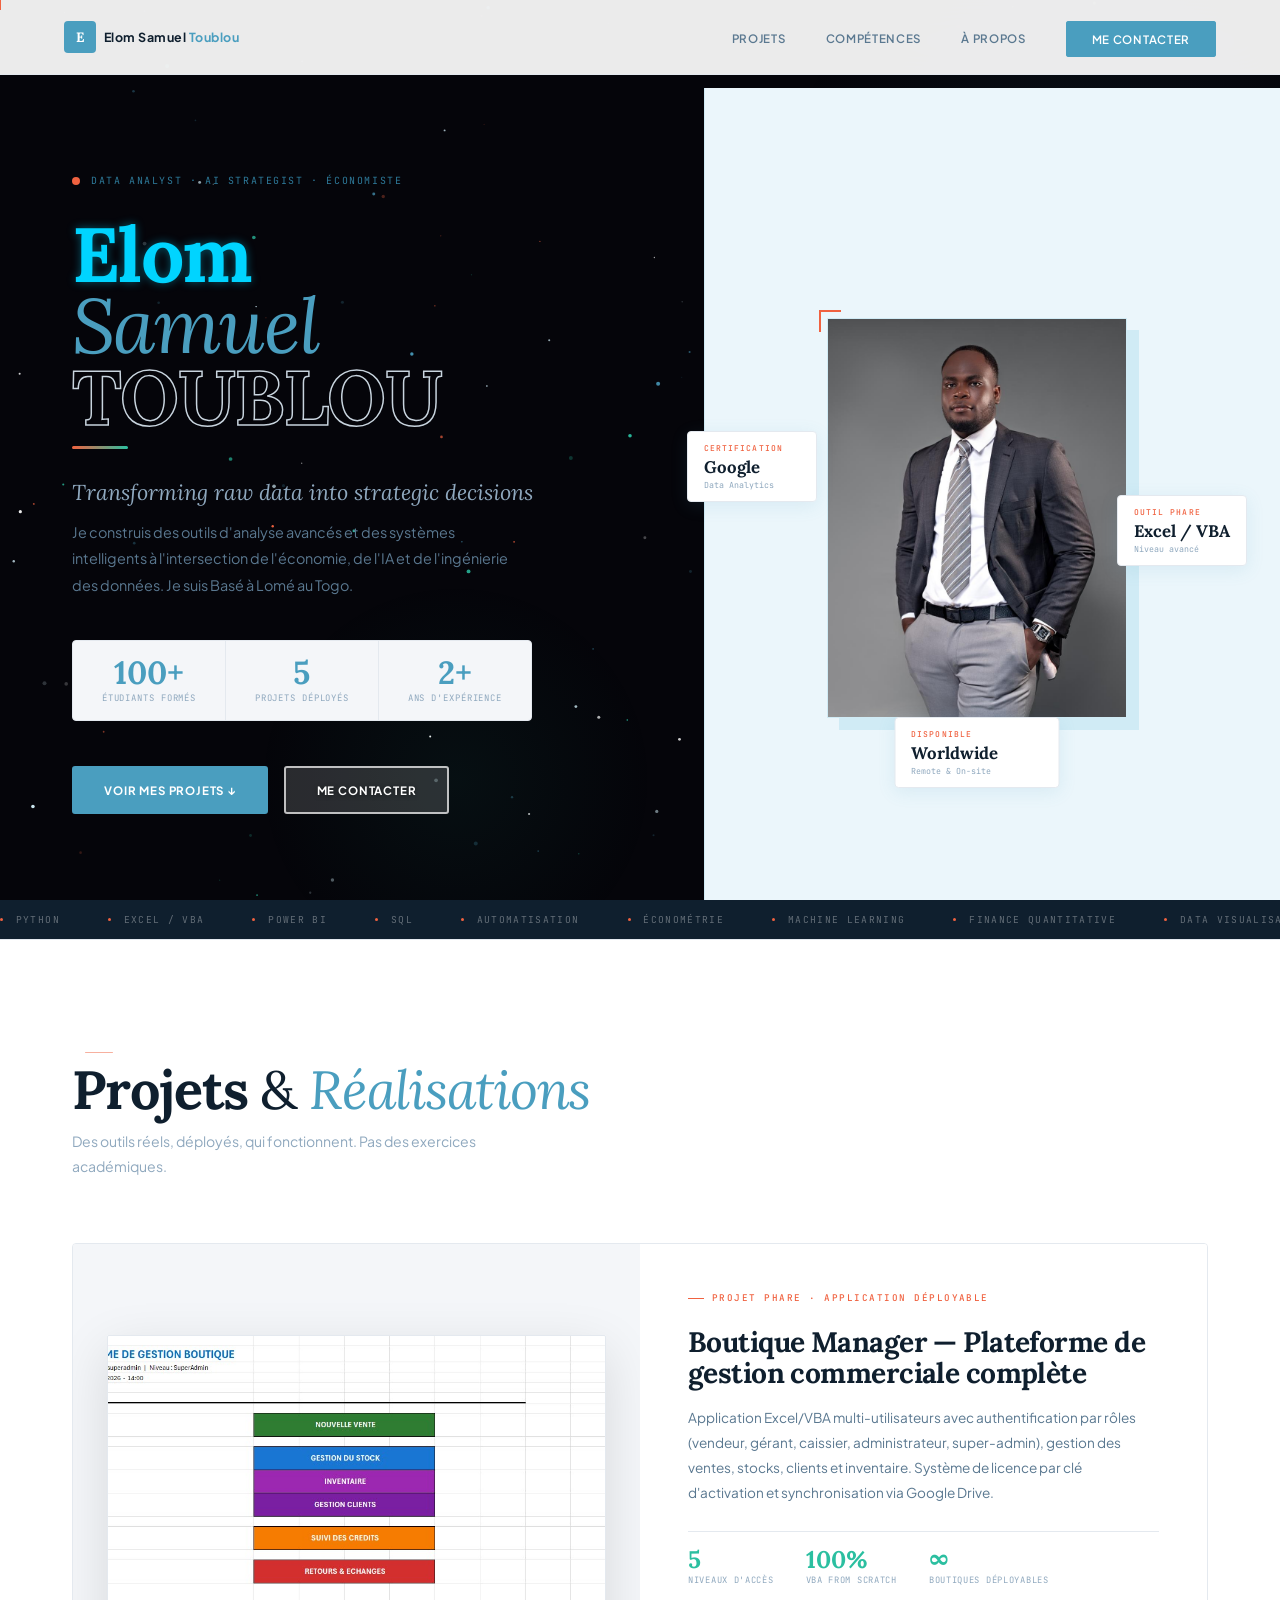
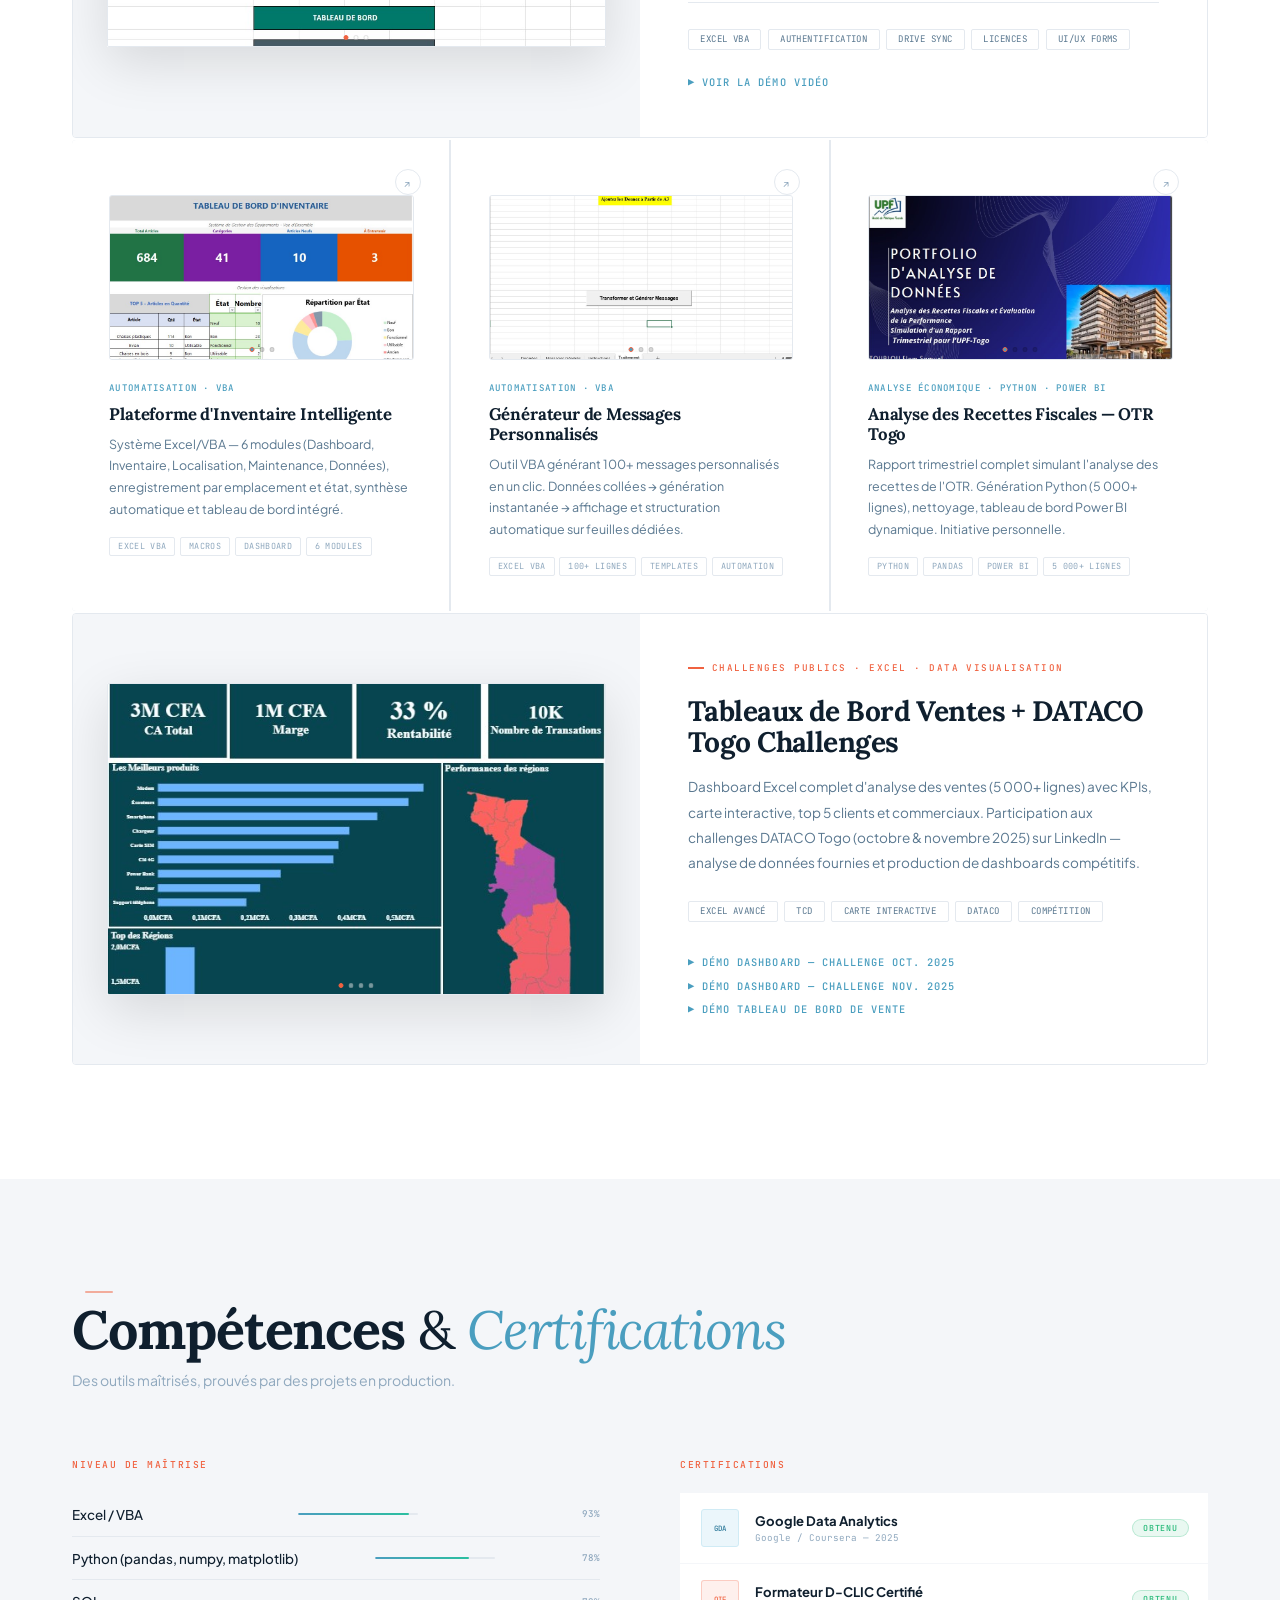
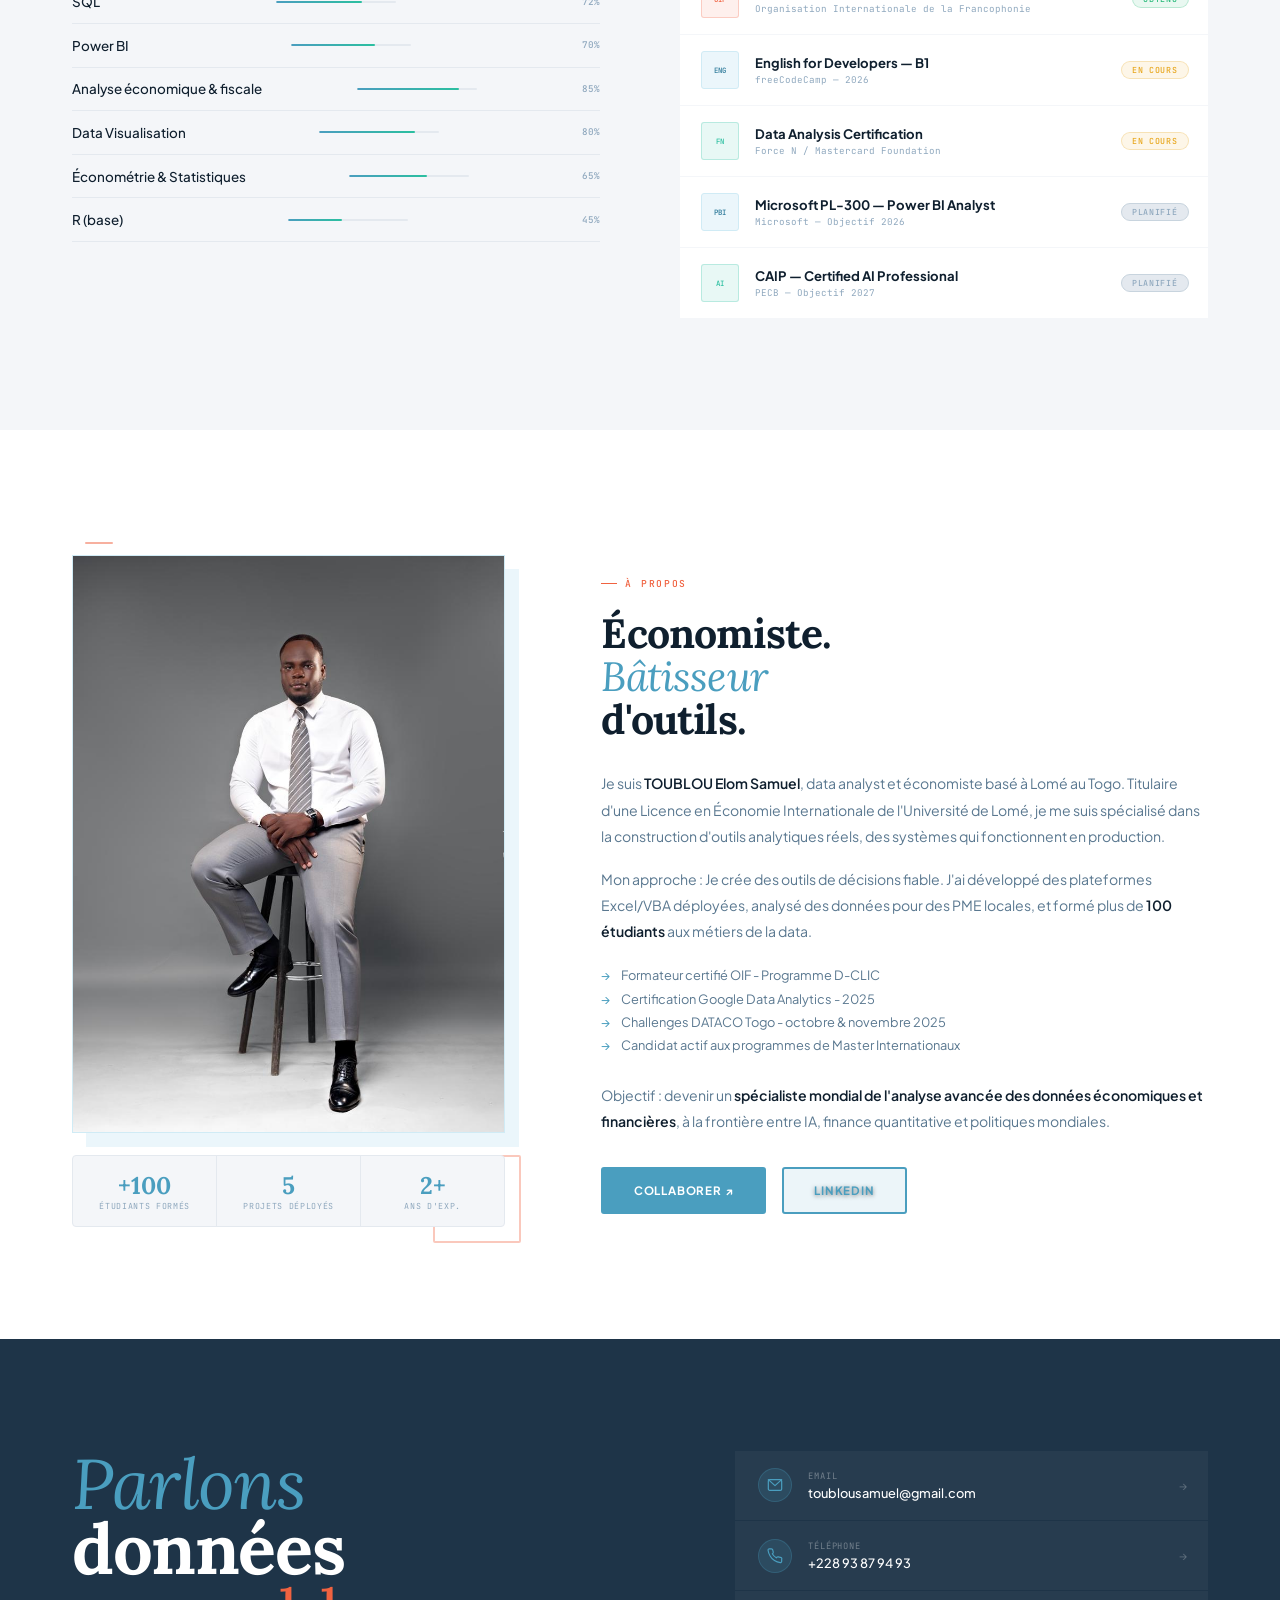
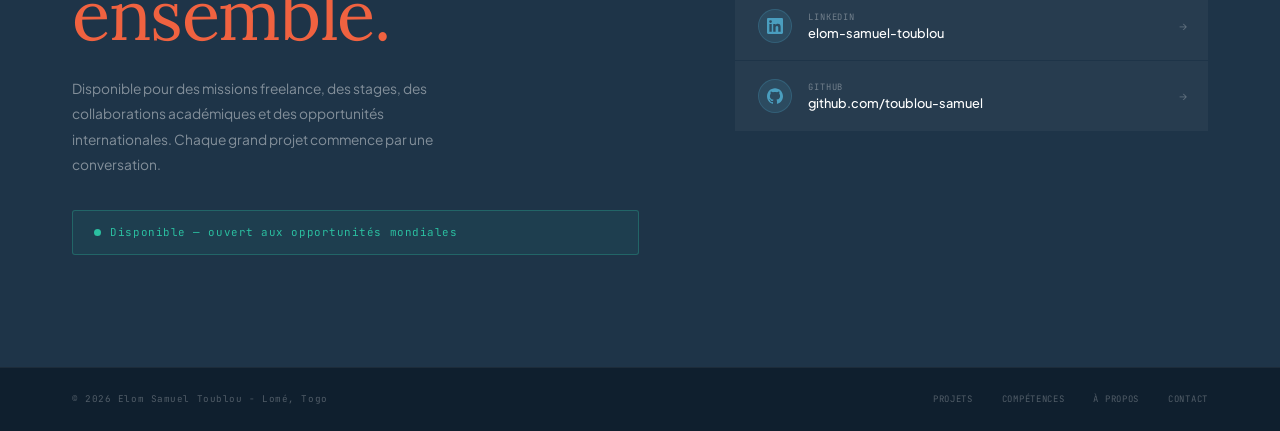
==== commit 066f8dd7: "Update index.html" ====
--- a/index.html
+++ b/index.html
@@ -8,7 +8,7 @@
 <link rel="icon" href="data:image/svg+xml,<svg xmlns='http://www.w3.org/2000/svg' viewBox='0 0 36 36'><rect width='36' height='36' rx='6' fill='%234A9EBF'/><text x='50%25' y='56%25' dominant-baseline='middle' text-anchor='middle' font-family='Georgia,serif' font-weight='700' font-size='13' fill='white'>E</text></svg>">
 <link rel="preconnect" href="https://fonts.googleapis.com">
 <link href="https://fonts.googleapis.com/css2?family=Plus+Jakarta+Sans:wght@300;400;500;600;700;800&family=Lora:ital,wght@0,400;0,500;0,600;0,700;1,400;1,500;1,700&family=JetBrains+Mono:wght@300;400;500&display=swap" rel="stylesheet">
-<!-- ✅ MODIFICATION 4 : Icônes SVG professionnelles via Lucide -->
+<!--  MODIFICATION 4 : Icônes SVG professionnelles via Lucide -->
 <script src="https://cdnjs.cloudflare.com/ajax/libs/lucide/0.383.0/lucide.min.js" defer></script>
 <style>
 /* ════════════════════════════════════════════
@@ -117,7 +117,7 @@
 }
 .nav-logo-txt span { color: var(--blue); }
 
-/* ✅ MODIFICATION 1 : Nav hamburger mobile */
+/*  MODIFICATION 1 : Nav hamburger mobile */
 .nav-links { display: flex; gap: 2.5rem; list-style: none; align-items: center; }
 .nav-links a {
   font-size: .72rem; font-weight: 600; color: var(--gray-5);
@@ -293,7 +293,7 @@
 .btn-solid { background: var(--blue); color: white; border: 2px solid var(--blue); }
 .btn-solid:hover { background: var(--blue-dark); border-color: var(--blue-dark); transform: translateY(-2px); box-shadow: 0 6px 20px rgba(74,158,191,.3); }
 
-/* ✅ MODIFICATION 3 : Bouton "Me contacter" bien visible sur fond étoilé */
+/*  MODIFICATION 3 : Bouton "Me contacter" bien visible sur fond étoilé */
 .btn-ghost {
   background: rgba(255,255,255,0.15);
   color: white !important;
@@ -408,7 +408,7 @@
 .modal-close:hover { color: white; }
 .modal-video { width: 100%; aspect-ratio: 16/9; display: block; background: #000; border-radius: 2px; }
 
-/* ✅ MODIFICATION 2 : Lightbox pour photos de projets */
+/*  MODIFICATION 2 : Lightbox pour photos de projets */
 .lightbox-overlay {
   display: none; position: fixed; inset: 0; z-index: 9500;
   background: rgba(5,5,10,.96); backdrop-filter: blur(12px);
@@ -646,7 +646,7 @@
 .contact-card { display: flex; align-items: center; gap: 1rem; padding: 1.1rem 1.3rem; background: rgba(255,255,255,.04); text-decoration: none; color: var(--white); border-left: 2.5px solid transparent; transition: background .25s, padding-left .25s; }
 .contact-card:hover { background: rgba(255,255,255,.09); padding-left: 1.8rem; border-left-color: var(--coral); }
 
-/* ✅ MODIFICATION 4 : Icônes contact SVG professionnelles */
+/*  MODIFICATION 4 : Icônes contact SVG professionnelles */
 .cc-icon {
   width: 34px; height: 34px;
   background: rgba(74,158,191,.15); border: 1px solid rgba(74,158,191,.25);
@@ -680,7 +680,7 @@
 .rd1{transition-delay:.08s} .rd2{transition-delay:.16s} .rd3{transition-delay:.24s}
 
 /* ══════════════════════════════════════════
-   ✅ MODIFICATION 1 : RESPONSIVE COMPLET
+    MODIFICATION 1 : RESPONSIVE COMPLET
 ══════════════════════════════════════════ */
 @media(max-width:900px){
   /* Nav */
@@ -880,7 +880,7 @@
     </div>
     <div class="h-btns">
       <a href="#projects" class="btn btn-solid">Voir mes projets ↓</a>
-      <!-- ✅ MODIFICATION 3 : bouton Me contacter bien visible -->
+      <!--  MODIFICATION 3 : bouton Me contacter bien visible -->
       <a href="mailto:toublousamuel@gmail.com" class="btn btn-ghost">Me contacter</a>
     </div>
   </div>
@@ -1196,7 +1196,7 @@
         </div>
       </div>
       <div class="photo-deco"></div>
-      <!-- ✅ MODIFICATION 5 : Libellés avec + et unité explicite -->
+      <!--  MODIFICATION 5 : Libellés avec + et unité explicite -->
       <div class="about-exp-bar">
         <div class="exp-item"><div class="exp-n">+100</div><div class="exp-l">Étudiants formés</div></div>
         <div class="exp-item"><div class="exp-n">5</div><div class="exp-l">Projets déployés</div></div>
@@ -1245,7 +1245,7 @@
       <div class="avail"><span class="avail-dot"></span><span class="avail-txt">Disponible — ouvert aux opportunités mondiales</span></div>
     </div>
 
-    <!-- ✅ MODIFICATION 4 : Icônes SVG professionnelles -->
+    <!--  MODIFICATION 4 : Icônes SVG professionnelles -->
     <div class="contact-cards reveal rd2">
       <a href="mailto:toublousamuel@gmail.com" class="contact-card">
         <div class="cc-icon">
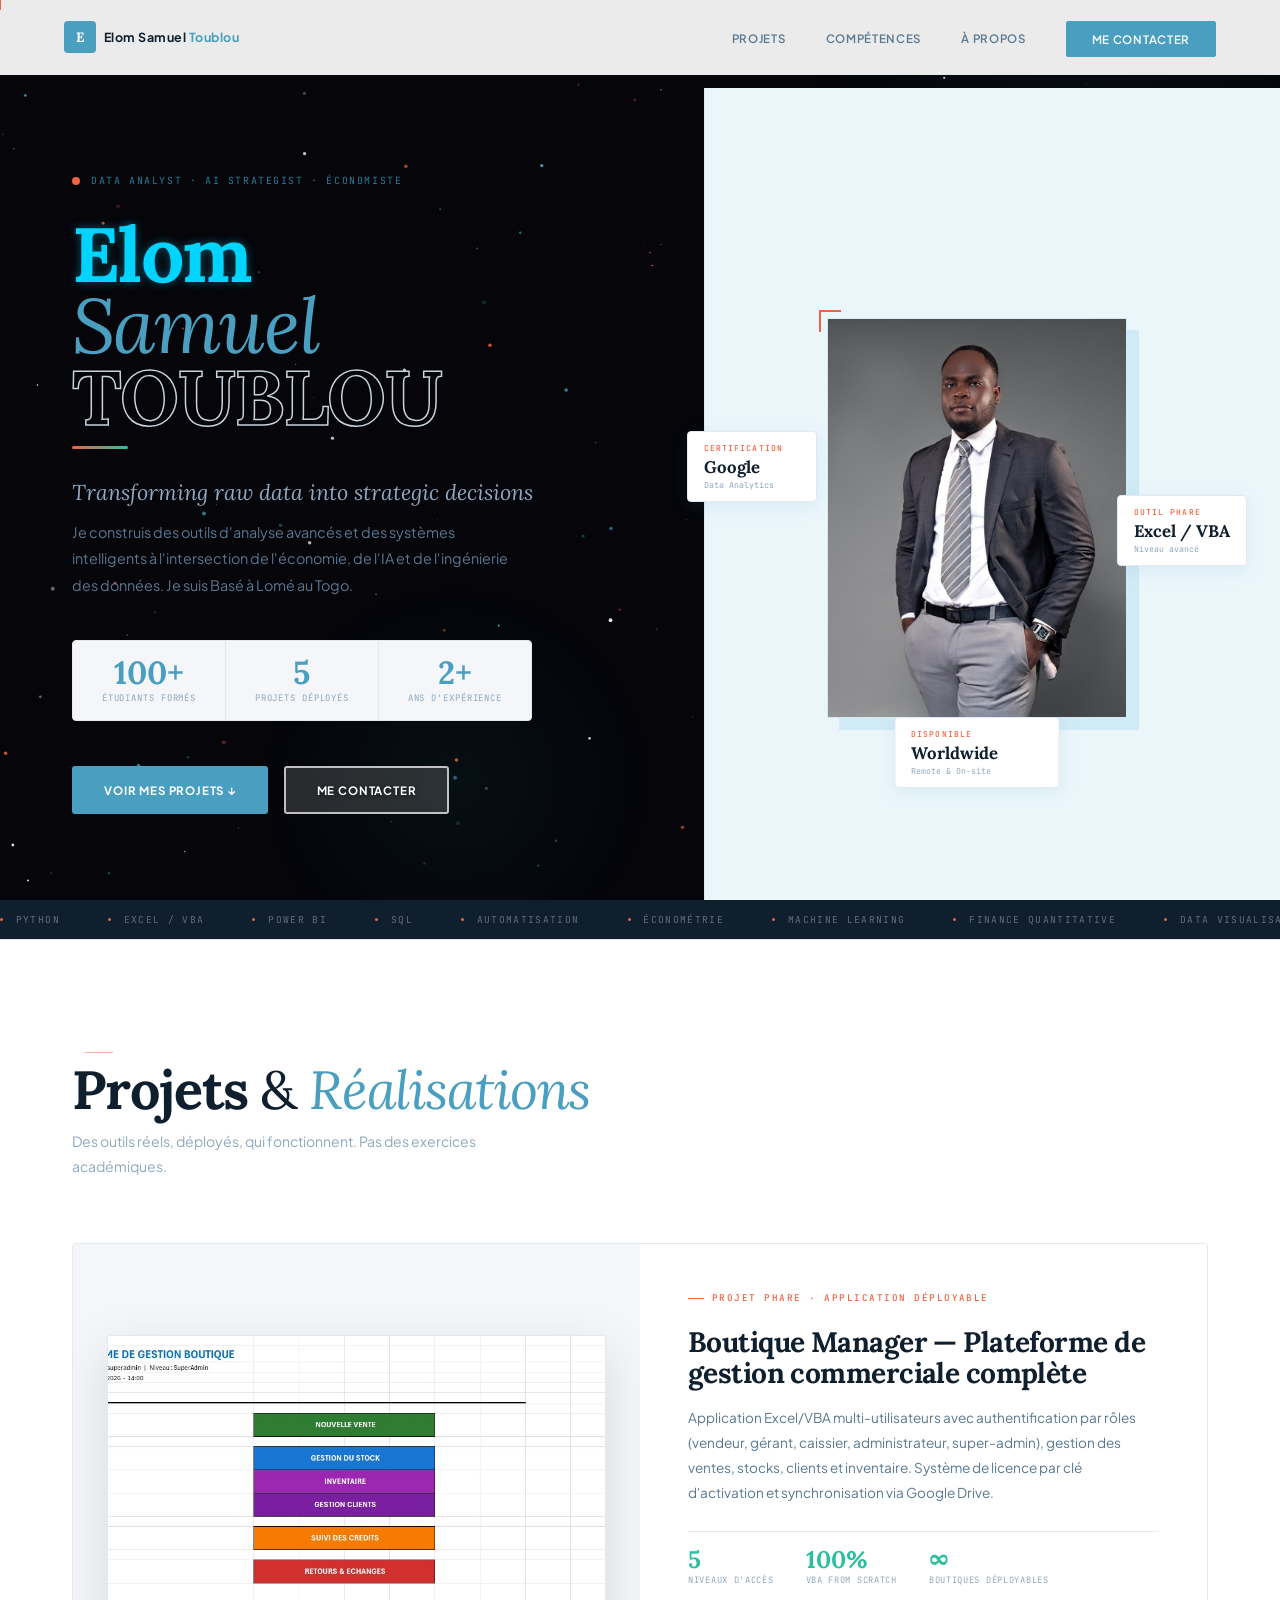
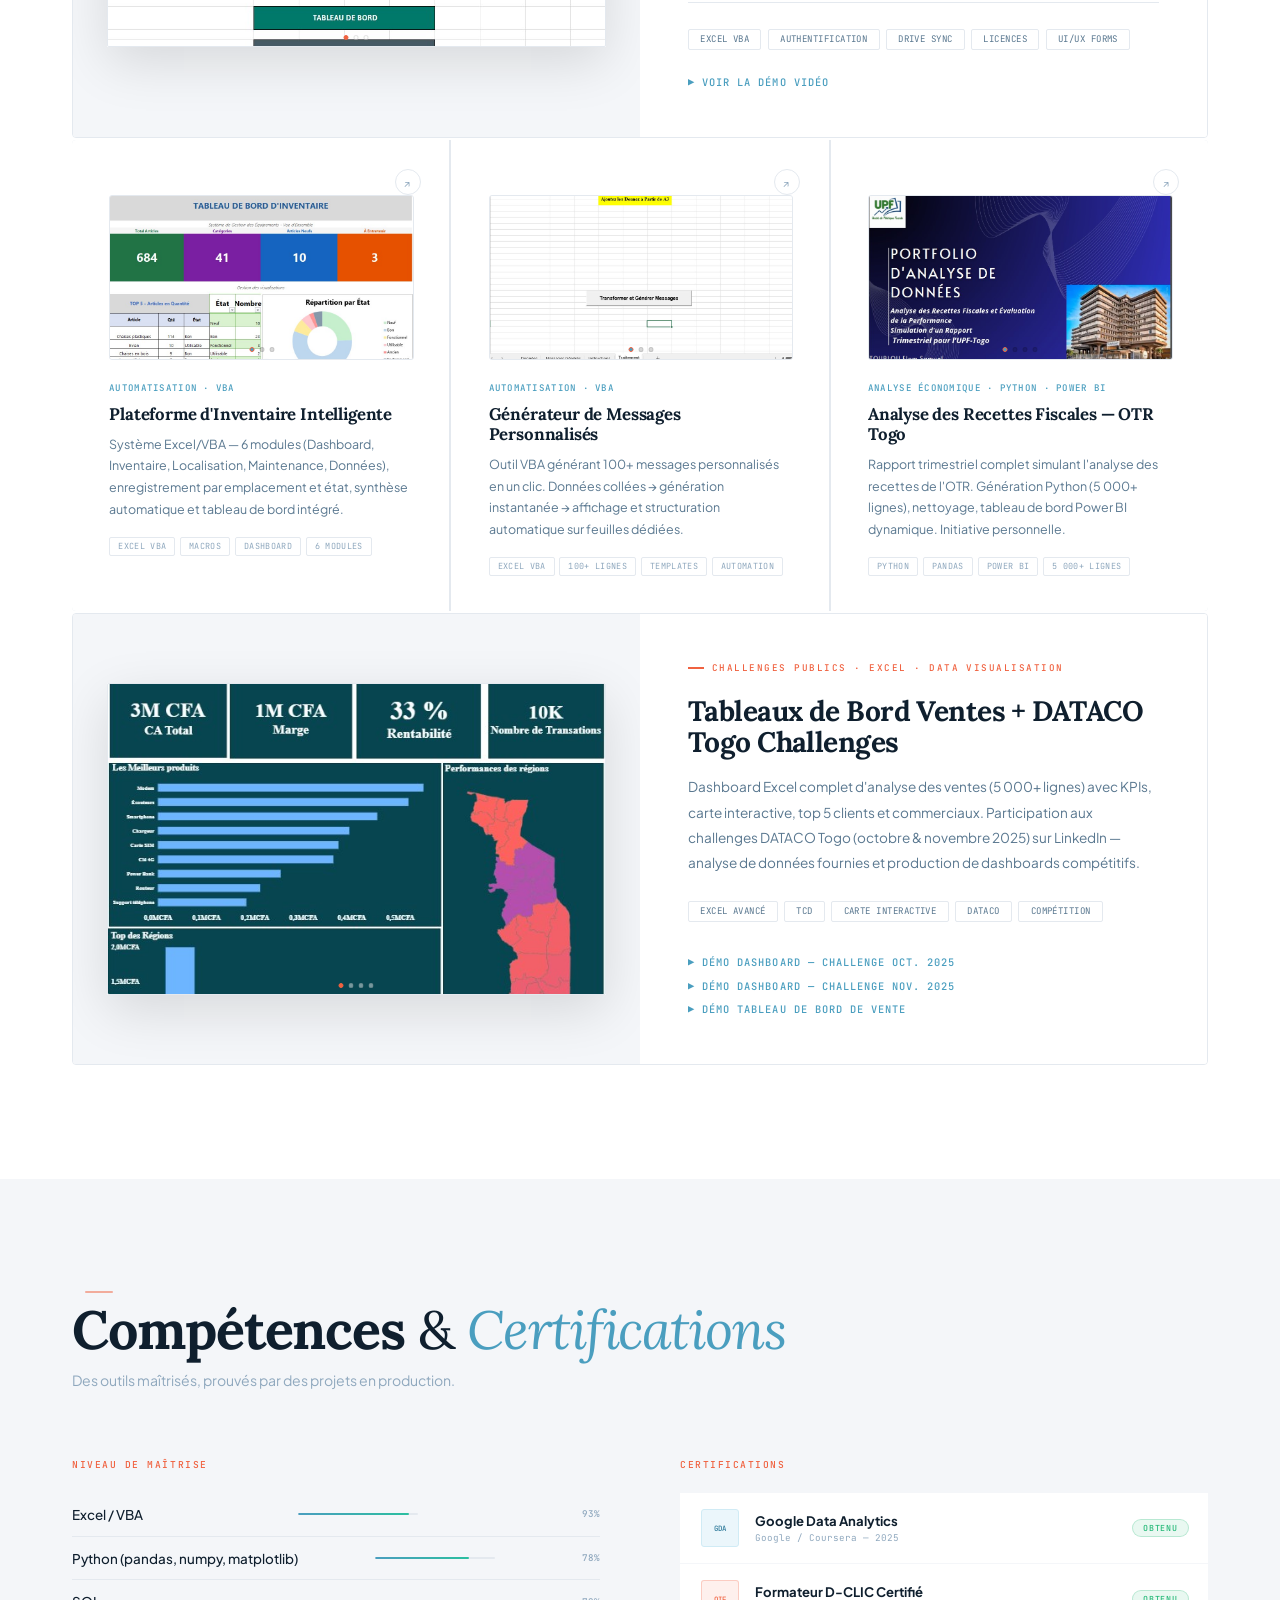
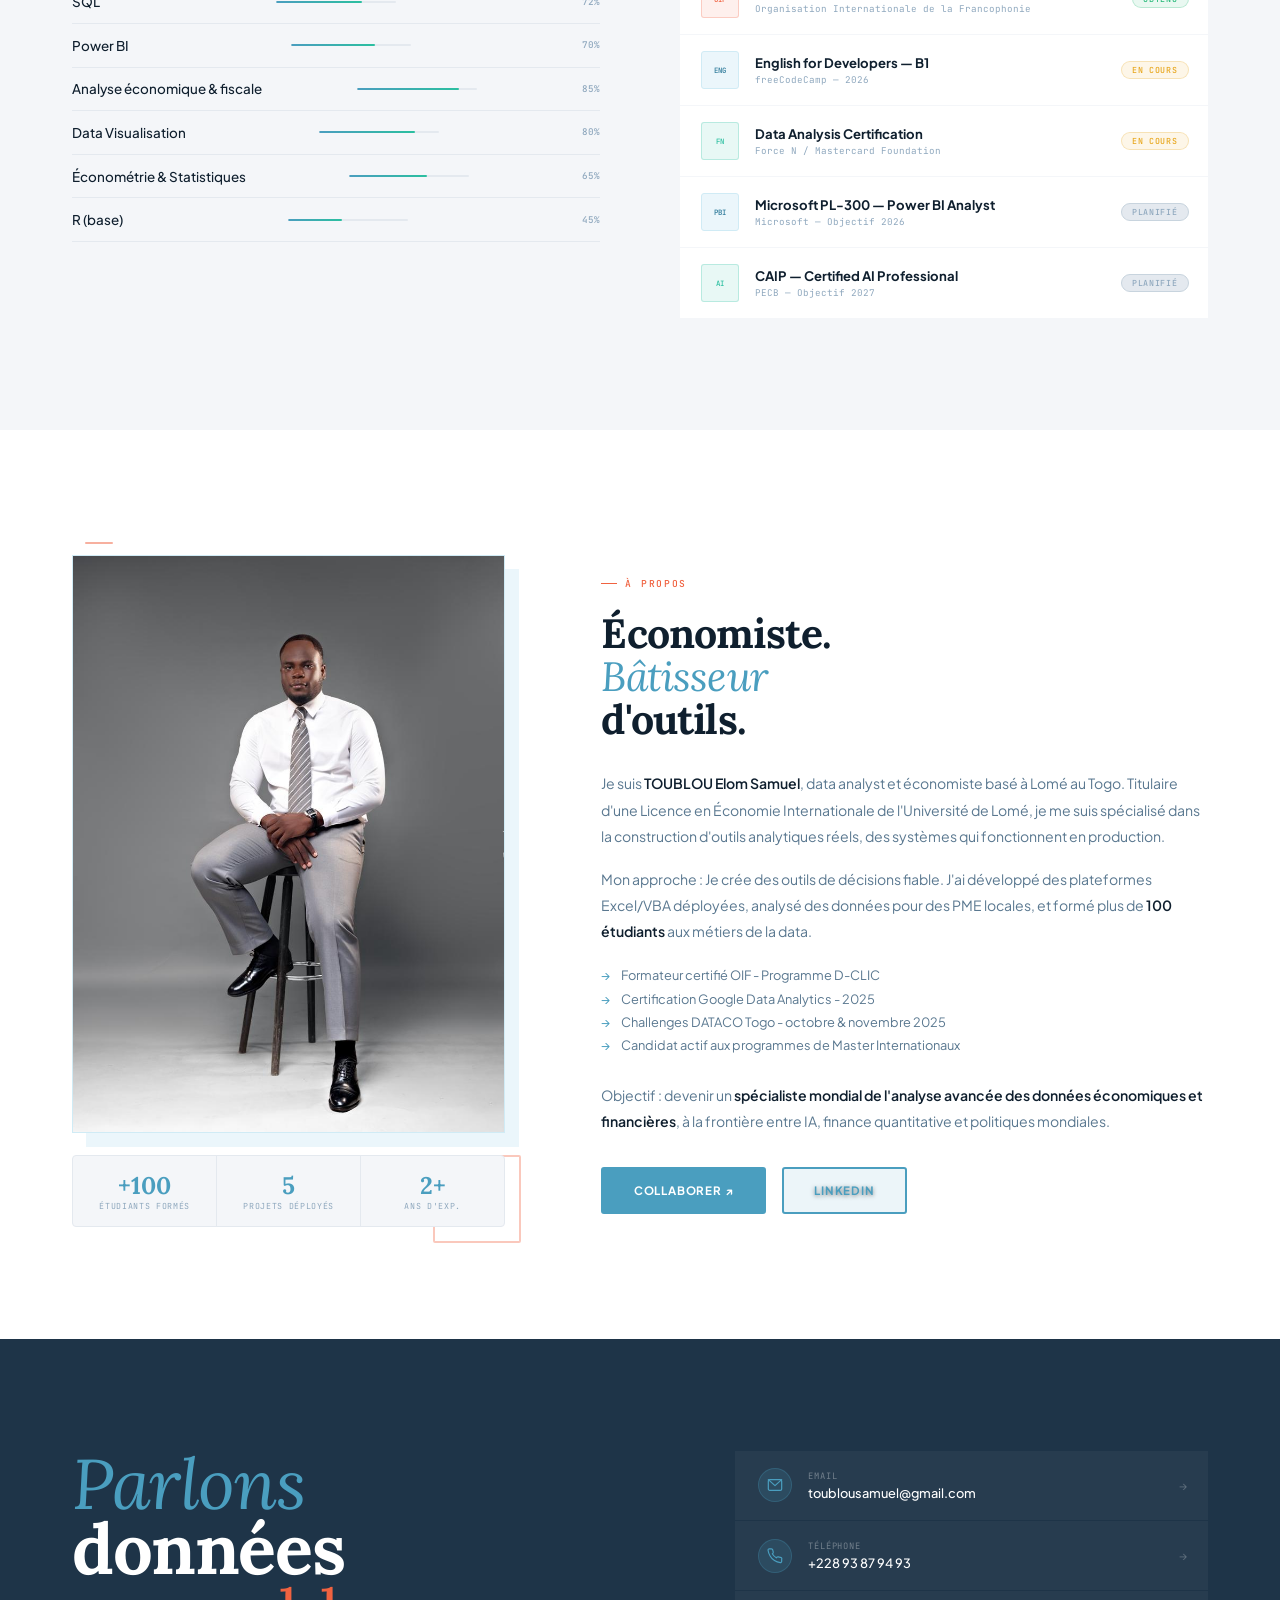
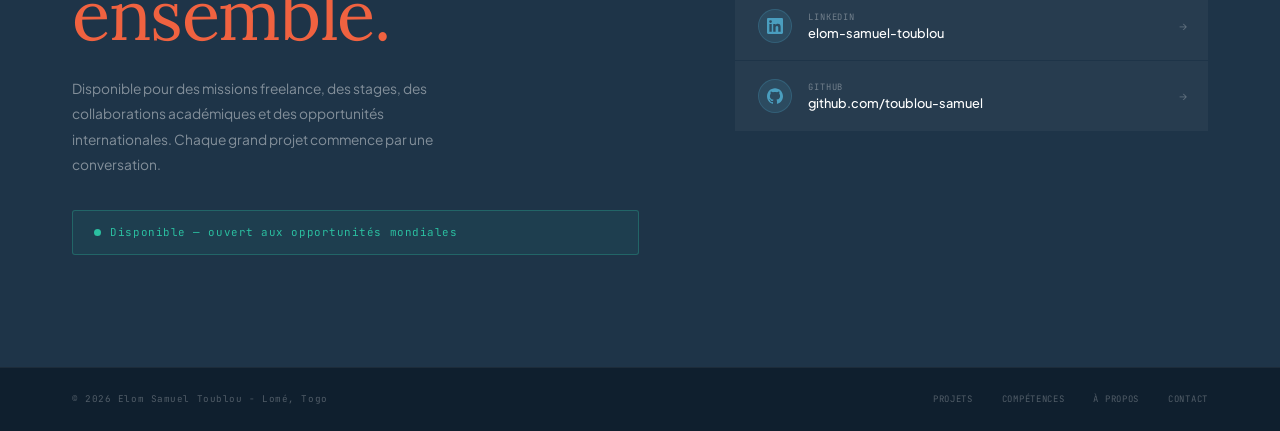
==== commit 2bd39164: "Add files via upload" ====
--- a/index.html
+++ b/index.html
@@ -8,7 +8,7 @@
 <link rel="icon" href="data:image/svg+xml,<svg xmlns='http://www.w3.org/2000/svg' viewBox='0 0 36 36'><rect width='36' height='36' rx='6' fill='%234A9EBF'/><text x='50%25' y='56%25' dominant-baseline='middle' text-anchor='middle' font-family='Georgia,serif' font-weight='700' font-size='13' fill='white'>E</text></svg>">
 <link rel="preconnect" href="https://fonts.googleapis.com">
 <link href="https://fonts.googleapis.com/css2?family=Plus+Jakarta+Sans:wght@300;400;500;600;700;800&family=Lora:ital,wght@0,400;0,500;0,600;0,700;1,400;1,500;1,700&family=JetBrains+Mono:wght@300;400;500&display=swap" rel="stylesheet">
-<!--  MODIFICATION 4 : Icônes SVG professionnelles via Lucide -->
+<!-- ✅ MODIFICATION 4 : Icônes SVG professionnelles via Lucide -->
 <script src="https://cdnjs.cloudflare.com/ajax/libs/lucide/0.383.0/lucide.min.js" defer></script>
 <style>
 /* ════════════════════════════════════════════
@@ -117,7 +117,7 @@
 }
 .nav-logo-txt span { color: var(--blue); }
 
-/*  MODIFICATION 1 : Nav hamburger mobile */
+/* ✅ MODIFICATION 1 : Nav hamburger mobile */
 .nav-links { display: flex; gap: 2.5rem; list-style: none; align-items: center; }
 .nav-links a {
   font-size: .72rem; font-weight: 600; color: var(--gray-5);
@@ -293,7 +293,7 @@
 .btn-solid { background: var(--blue); color: white; border: 2px solid var(--blue); }
 .btn-solid:hover { background: var(--blue-dark); border-color: var(--blue-dark); transform: translateY(-2px); box-shadow: 0 6px 20px rgba(74,158,191,.3); }
 
-/*  MODIFICATION 3 : Bouton "Me contacter" bien visible sur fond étoilé */
+/* ✅ MODIFICATION 3 : Bouton "Me contacter" bien visible sur fond étoilé */
 .btn-ghost {
   background: rgba(255,255,255,0.15);
   color: white !important;
@@ -408,7 +408,7 @@
 .modal-close:hover { color: white; }
 .modal-video { width: 100%; aspect-ratio: 16/9; display: block; background: #000; border-radius: 2px; }
 
-/*  MODIFICATION 2 : Lightbox pour photos de projets */
+/* ✅ MODIFICATION 2 : Lightbox pour photos de projets */
 .lightbox-overlay {
   display: none; position: fixed; inset: 0; z-index: 9500;
   background: rgba(5,5,10,.96); backdrop-filter: blur(12px);
@@ -646,7 +646,7 @@
 .contact-card { display: flex; align-items: center; gap: 1rem; padding: 1.1rem 1.3rem; background: rgba(255,255,255,.04); text-decoration: none; color: var(--white); border-left: 2.5px solid transparent; transition: background .25s, padding-left .25s; }
 .contact-card:hover { background: rgba(255,255,255,.09); padding-left: 1.8rem; border-left-color: var(--coral); }
 
-/*  MODIFICATION 4 : Icônes contact SVG professionnelles */
+/* ✅ MODIFICATION 4 : Icônes contact SVG professionnelles */
 .cc-icon {
   width: 34px; height: 34px;
   background: rgba(74,158,191,.15); border: 1px solid rgba(74,158,191,.25);
@@ -680,7 +680,7 @@
 .rd1{transition-delay:.08s} .rd2{transition-delay:.16s} .rd3{transition-delay:.24s}
 
 /* ══════════════════════════════════════════
-    MODIFICATION 1 : RESPONSIVE COMPLET
+   ✅ MODIFICATION 1 : RESPONSIVE COMPLET
 ══════════════════════════════════════════ */
 @media(max-width:900px){
   /* Nav */
@@ -880,7 +880,7 @@
     </div>
     <div class="h-btns">
       <a href="#projects" class="btn btn-solid">Voir mes projets ↓</a>
-      <!--  MODIFICATION 3 : bouton Me contacter bien visible -->
+      <!-- ✅ MODIFICATION 3 : bouton Me contacter bien visible -->
       <a href="mailto:toublousamuel@gmail.com" class="btn btn-ghost">Me contacter</a>
     </div>
   </div>
@@ -1196,7 +1196,7 @@
         </div>
       </div>
       <div class="photo-deco"></div>
-      <!--  MODIFICATION 5 : Libellés avec + et unité explicite -->
+      <!-- ✅ MODIFICATION 5 : Libellés avec + et unité explicite -->
       <div class="about-exp-bar">
         <div class="exp-item"><div class="exp-n">+100</div><div class="exp-l">Étudiants formés</div></div>
         <div class="exp-item"><div class="exp-n">5</div><div class="exp-l">Projets déployés</div></div>
@@ -1245,7 +1245,7 @@
       <div class="avail"><span class="avail-dot"></span><span class="avail-txt">Disponible — ouvert aux opportunités mondiales</span></div>
     </div>
 
-    <!--  MODIFICATION 4 : Icônes SVG professionnelles -->
+    <!-- ✅ MODIFICATION 4 : Icônes SVG professionnelles -->
     <div class="contact-cards reveal rd2">
       <a href="mailto:toublousamuel@gmail.com" class="contact-card">
         <div class="cc-icon">
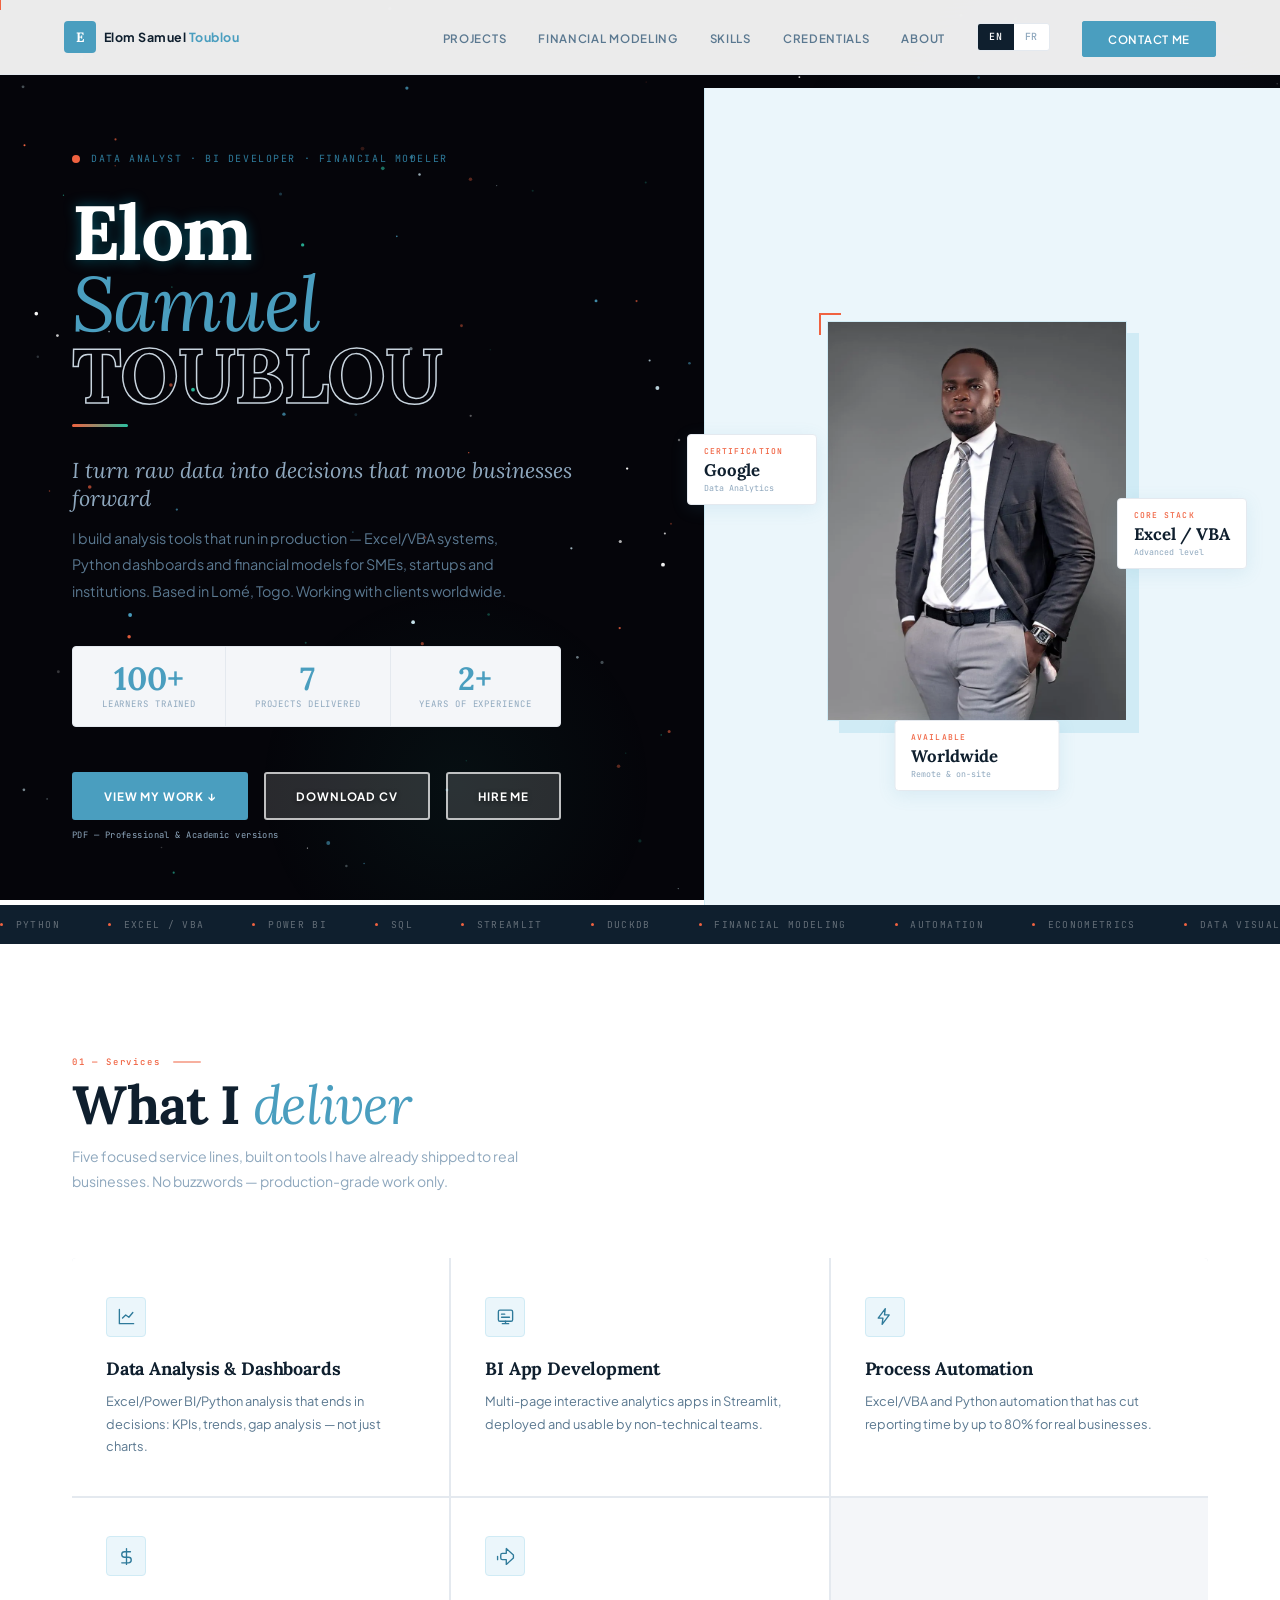
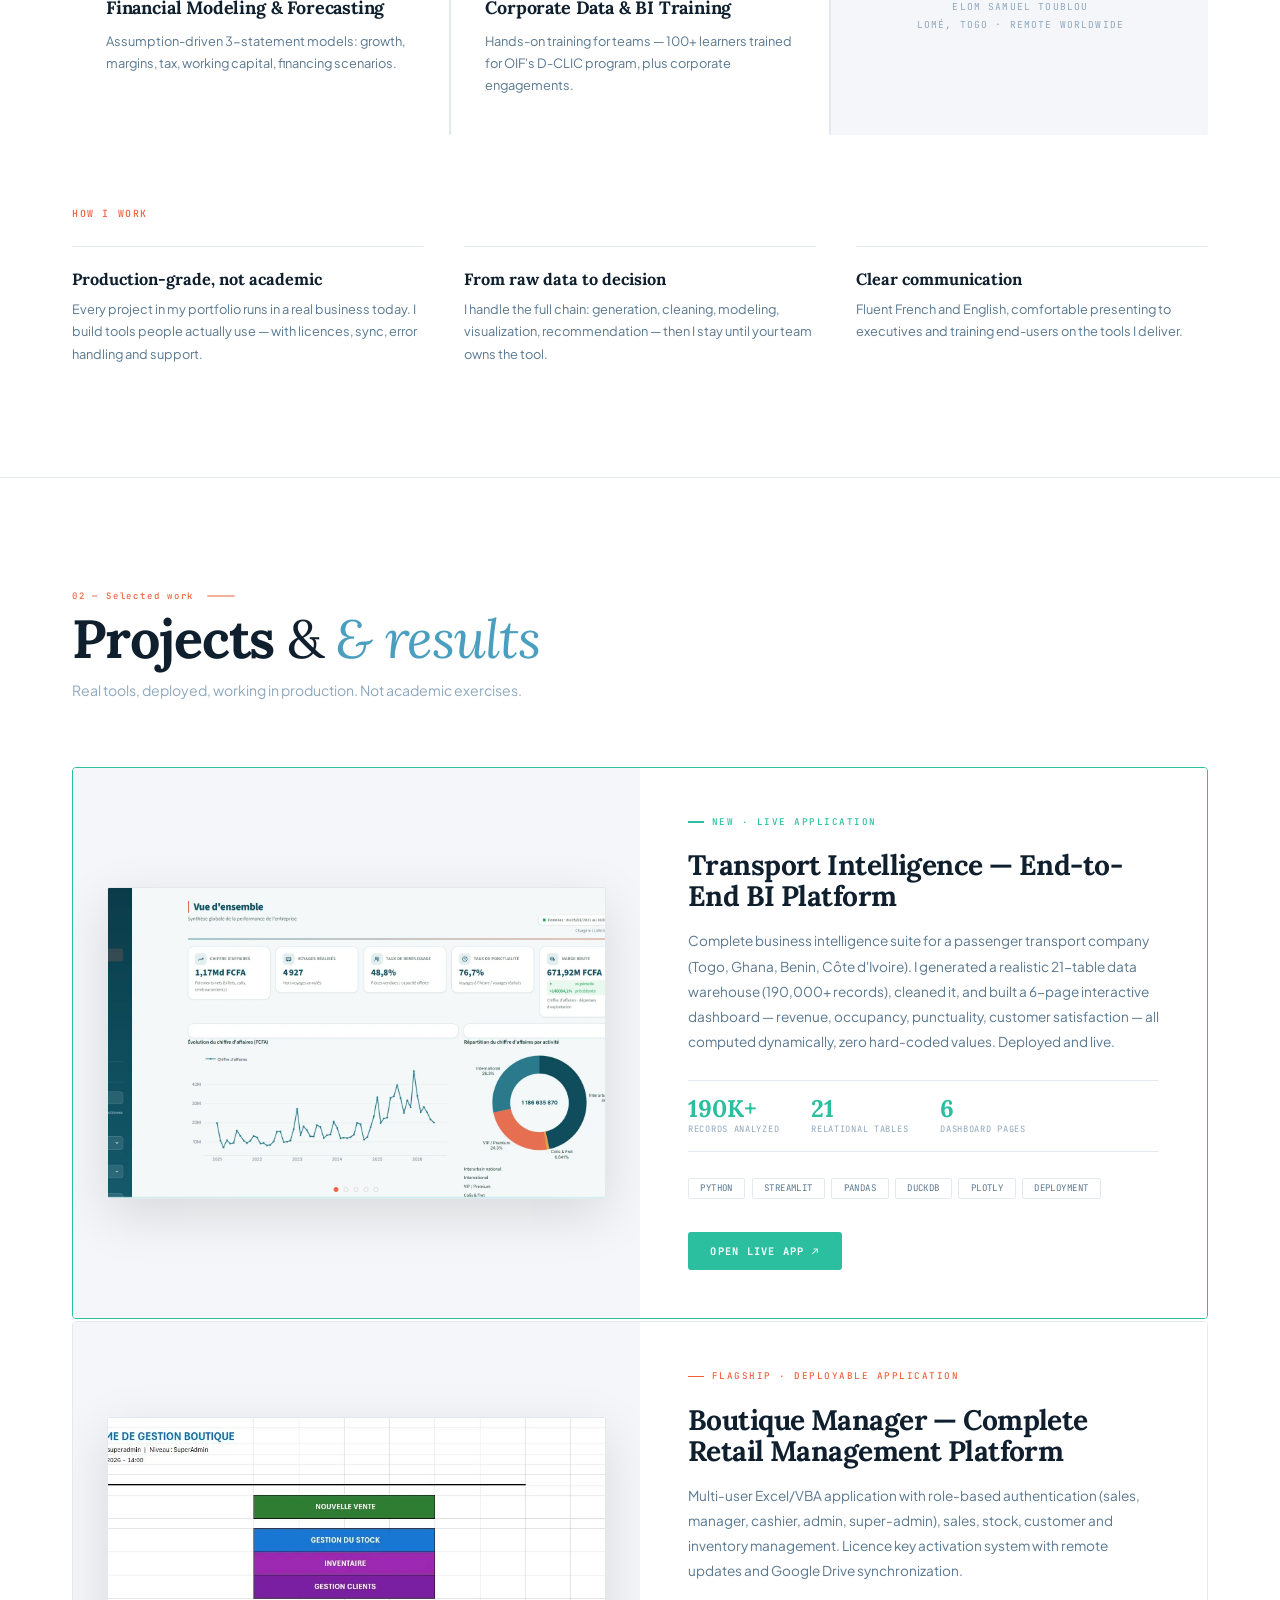
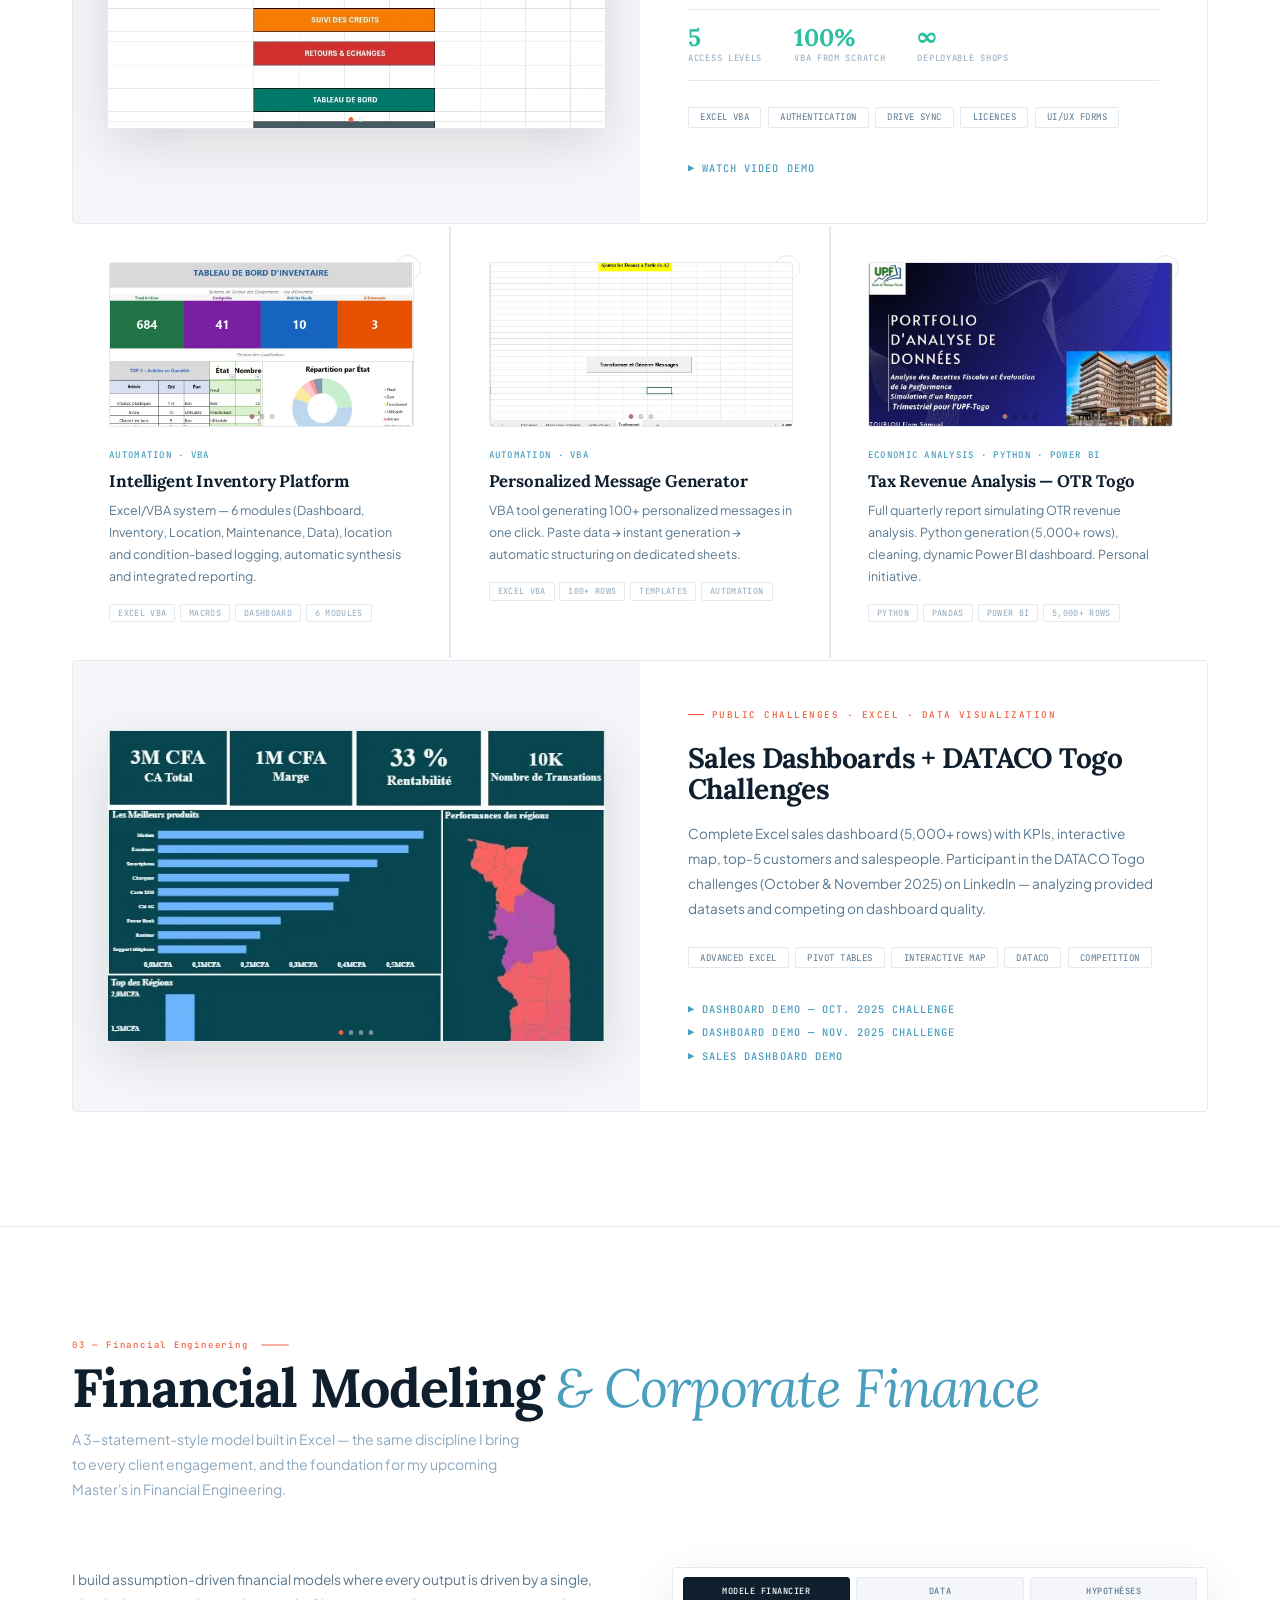
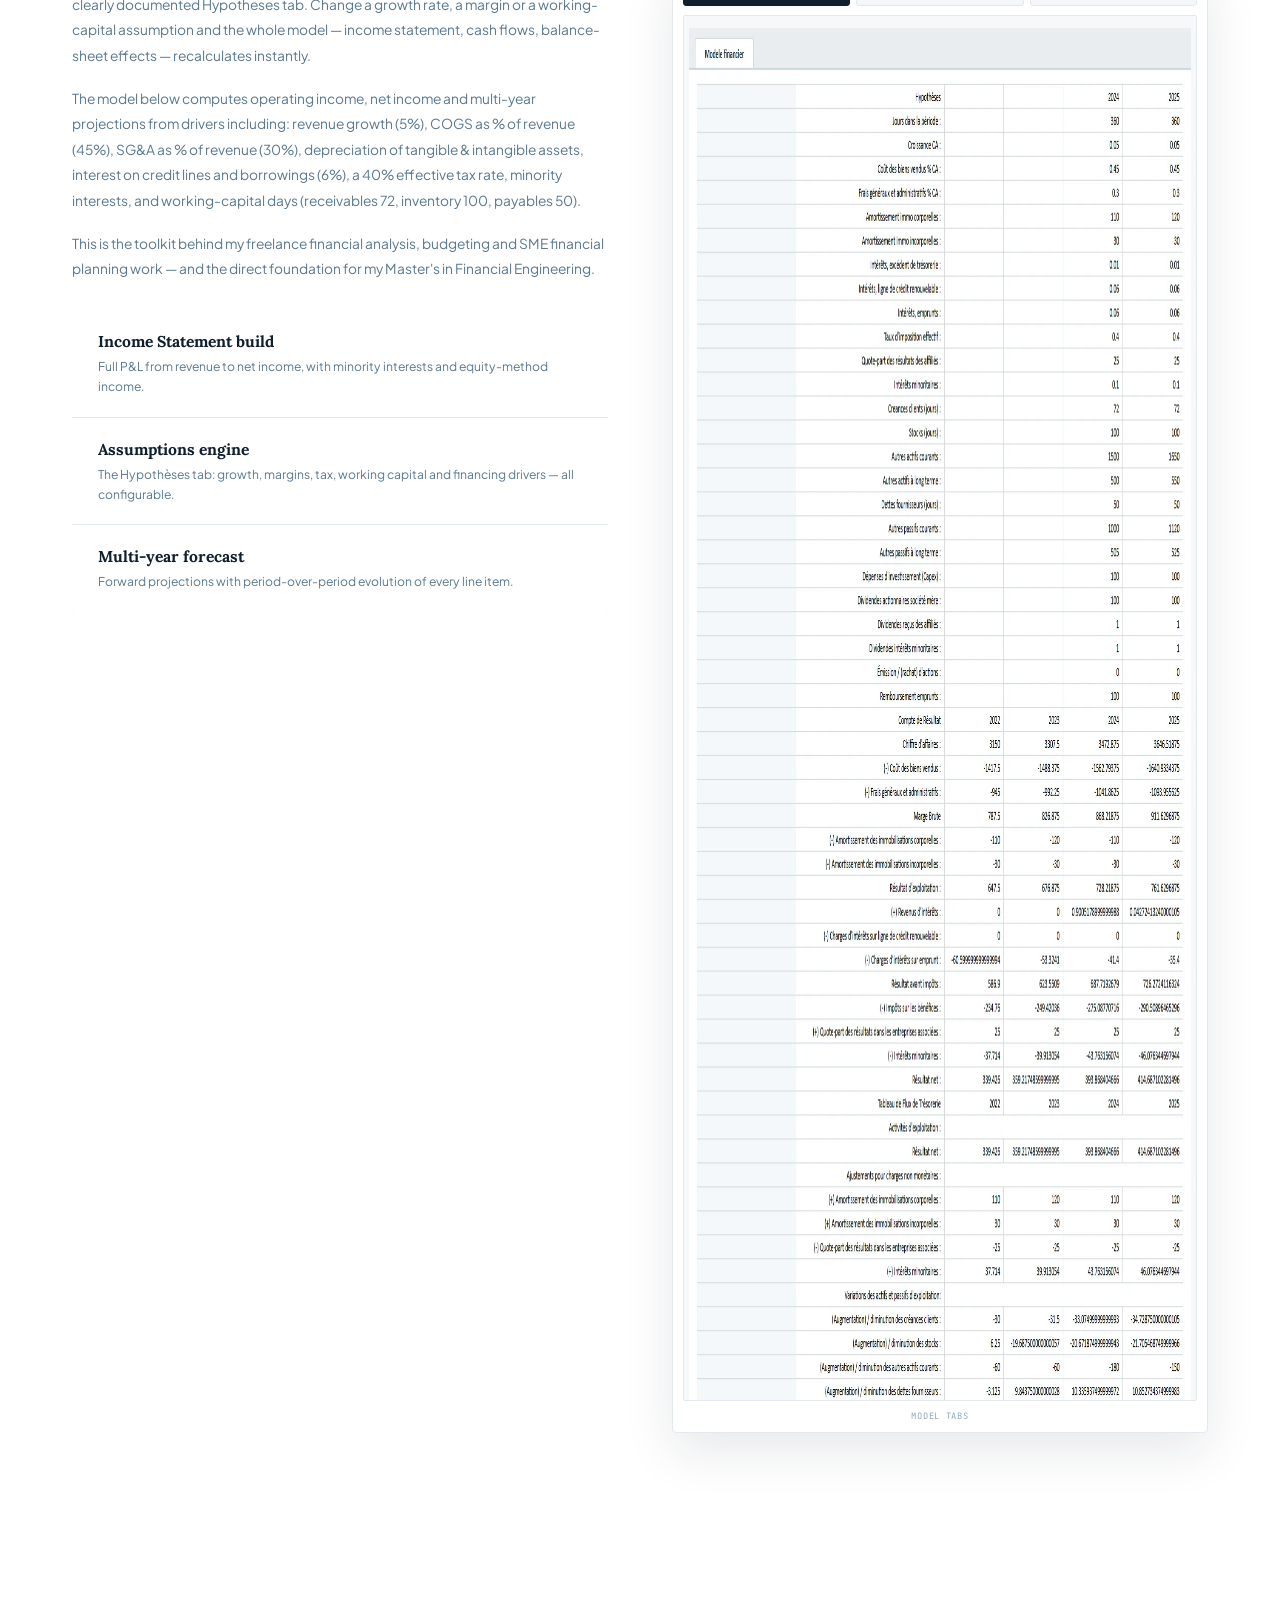
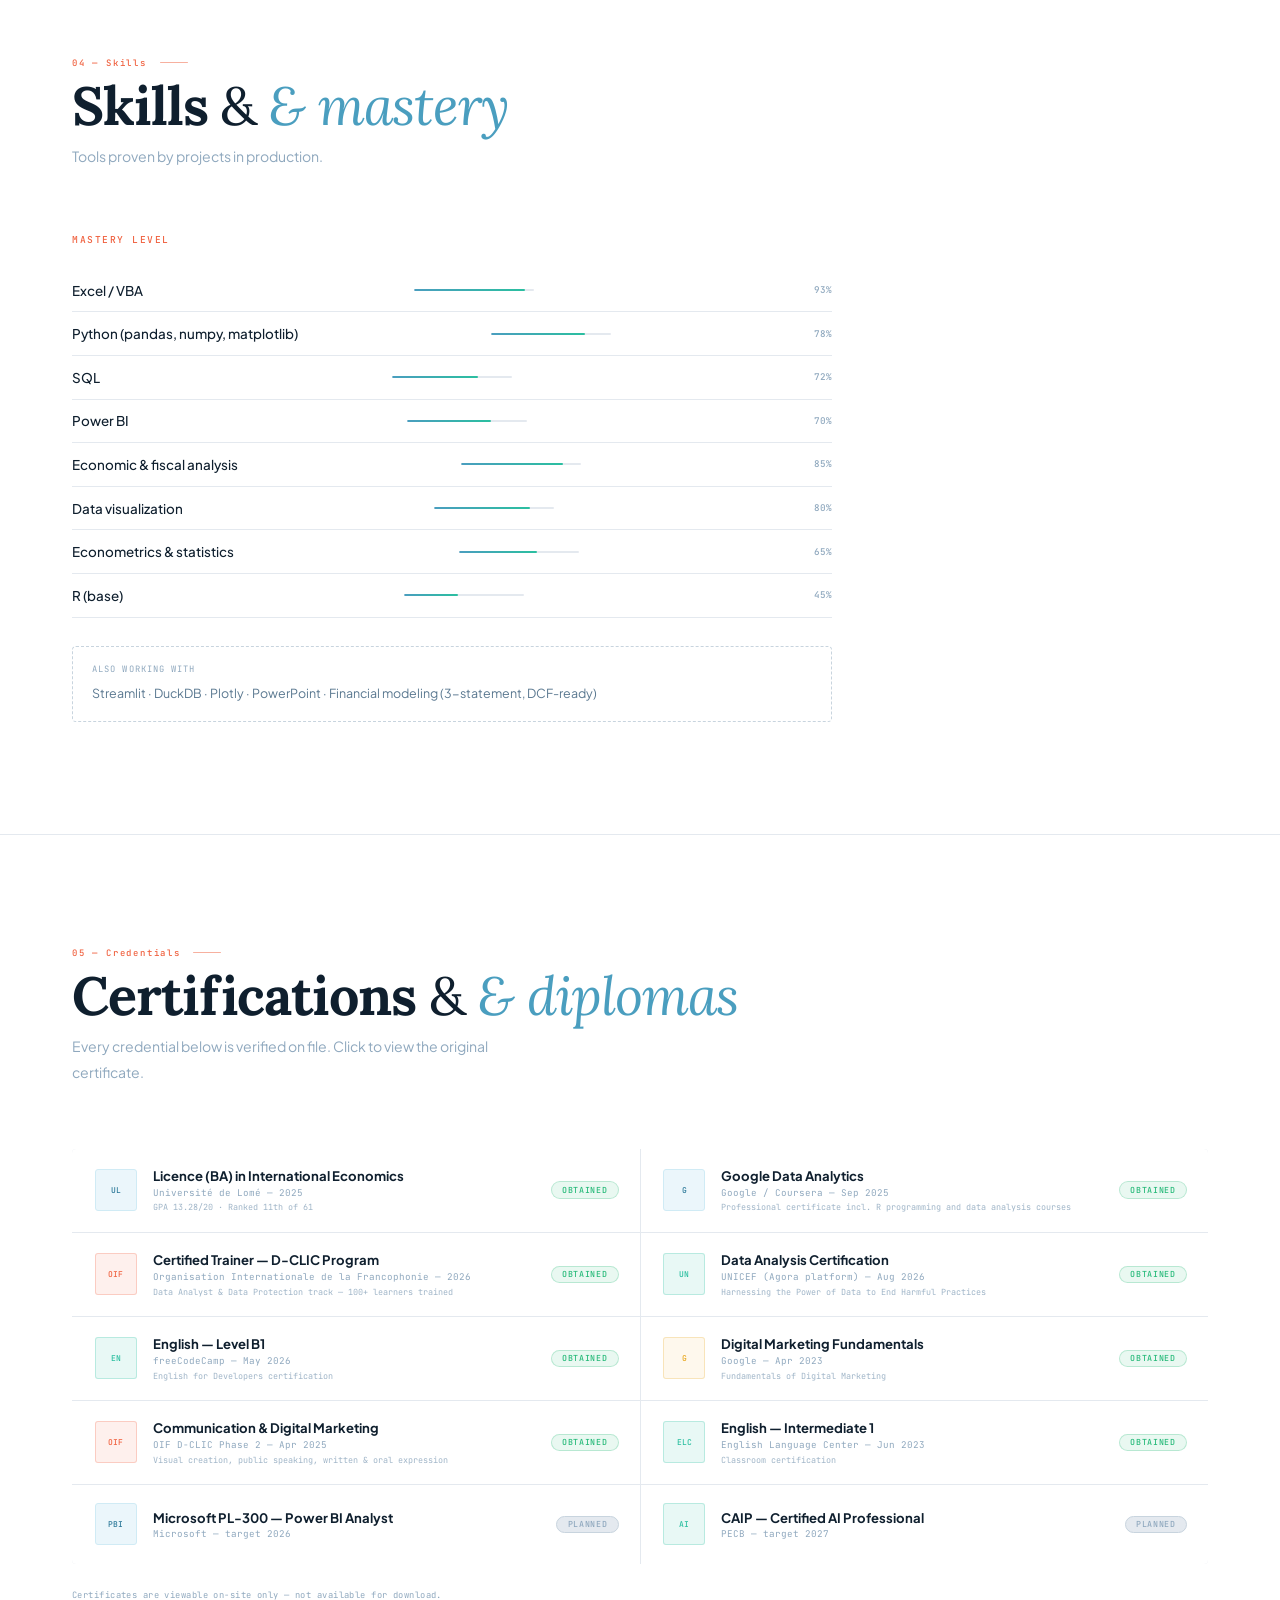
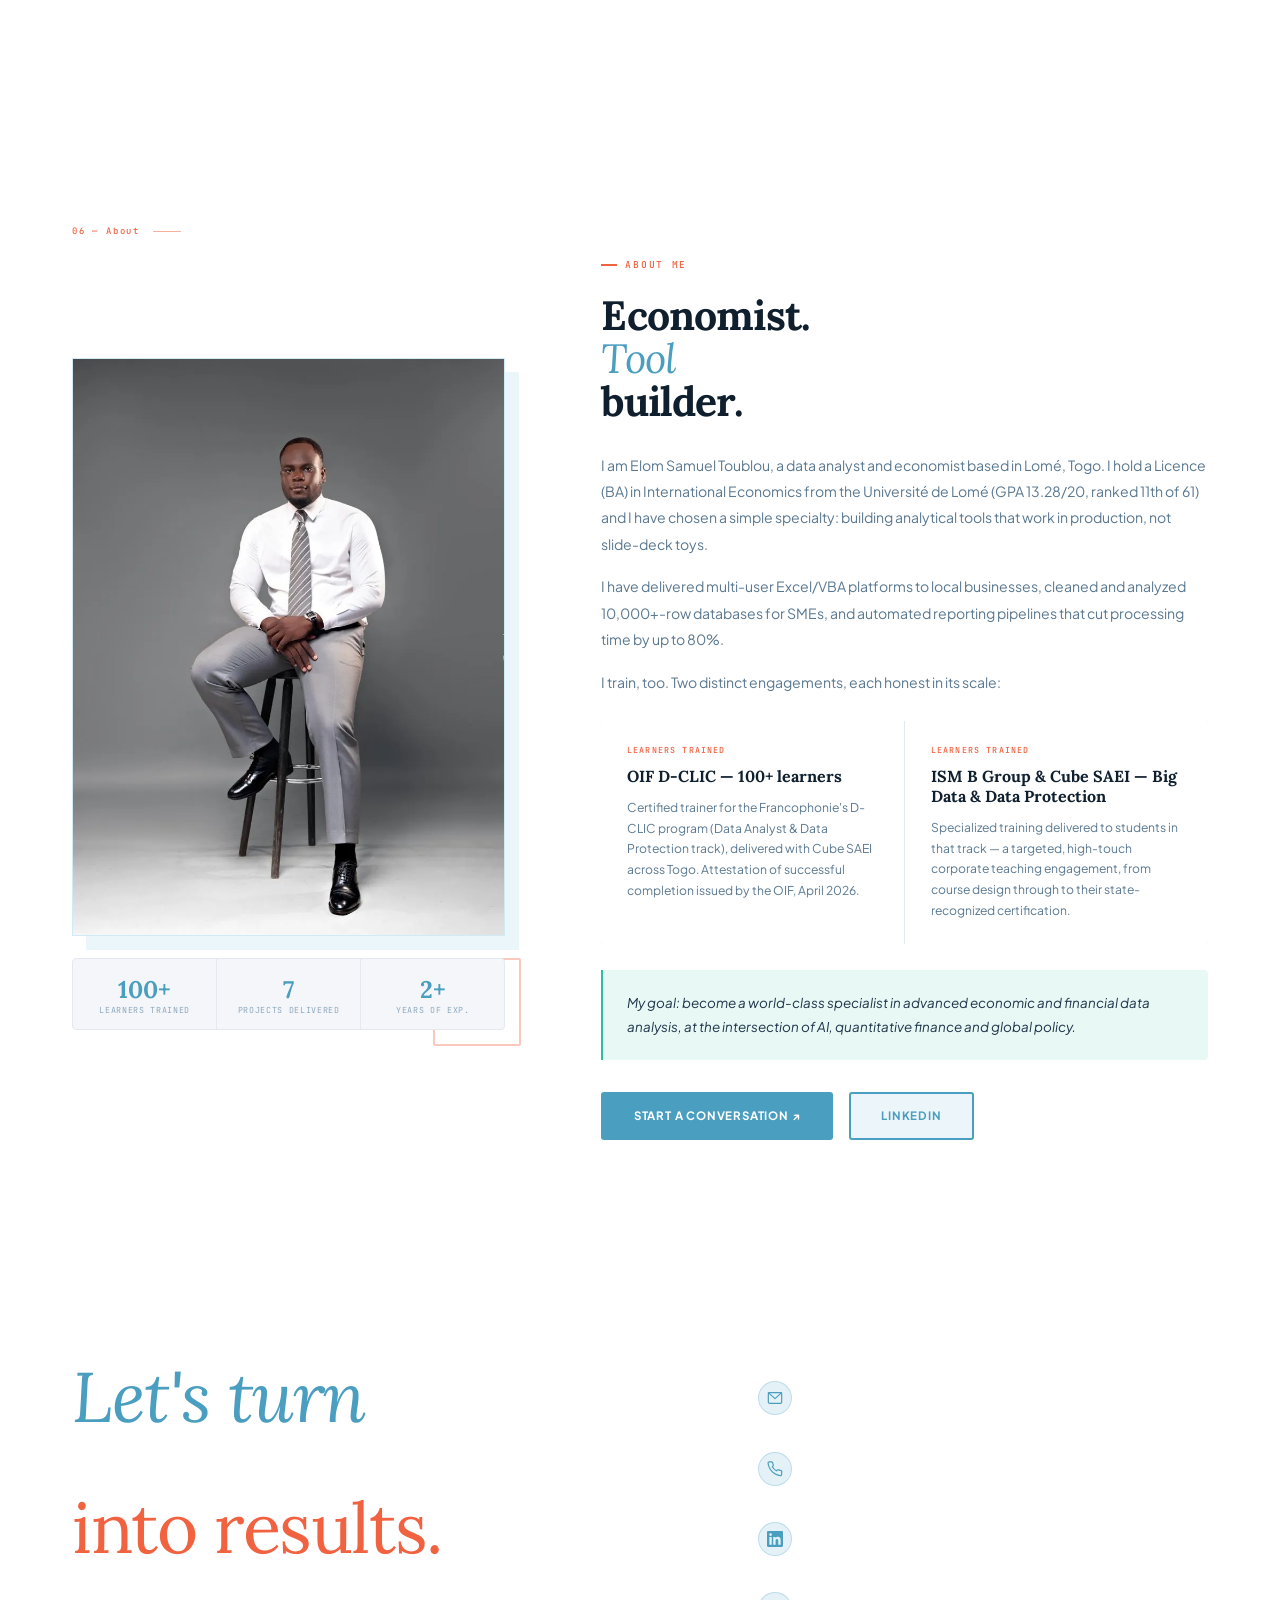
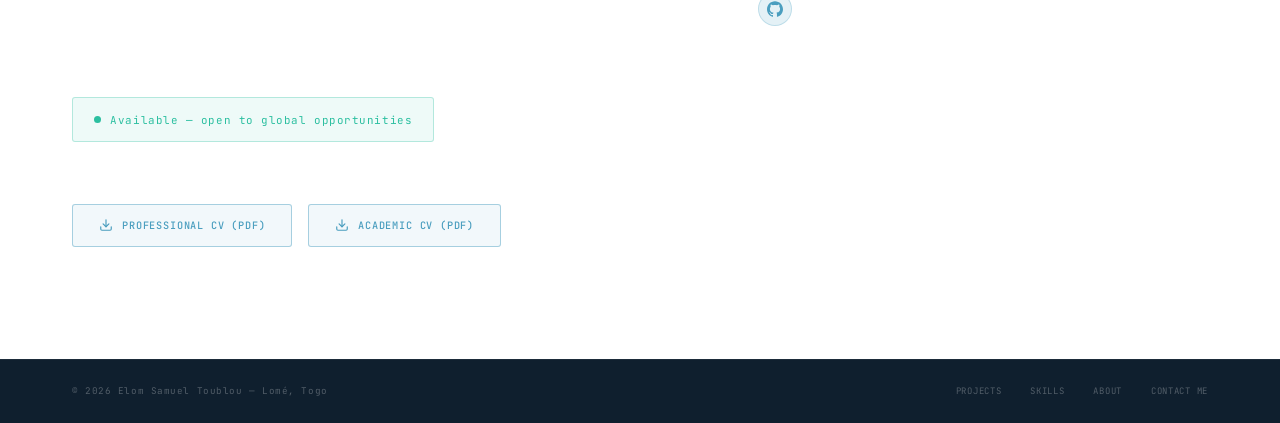
==== commit 205b2b29: "feat: v3 site — EN-first bilingual, services block, Transport BI flagship, financial modeling sectio" ====
--- a/index.html
+++ b/index.html
@@ -1,1502 +1,697 @@
 <!DOCTYPE html>
-<html lang="fr">
+<html lang="en">
 <head>
 <meta charset="UTF-8">
 <meta name="viewport" content="width=device-width, initial-scale=1.0">
-<title>Elom Samuel Toublou - Data Analyst & AI Strategist</title>
-<meta name="description" content="Elom Samuel Toublou, Data Analyst et Économiste. Spécialiste en automatisation, analyse de données et IA. Lomé, Togo.">
+<title data-i18n="meta.title">Elom Samuel Toublou — Freelance Data Analyst & BI Developer | Lomé, Togo</title>
+<meta name="description" data-i18n-content="meta.description" content="Freelance data analyst, Power BI developer and financial modeling consultant based in Lomé, Togo. Excel/VBA automation, Python dashboards, Streamlit BI apps. Available remotely worldwide.">
+<meta name="author" content="Elom Samuel Toublou">
+<meta name="theme-color" content="#0F1F2E">
+
+<!-- Open Graph -->
+<meta property="og:type" content="website">
+<meta property="og:title" data-i18n-content="meta.ogTitle" content="Elom Samuel Toublou — Freelance Data Analyst & BI Developer">
+<meta property="og:description" data-i18n-content="meta.ogDesc" content="Real tools, deployed and working: Excel/VBA systems, Python & Streamlit BI apps, Power BI dashboards, financial models. Based in Togo, available worldwide.">
+<meta property="og:url" content="https://elom-toublou.vercel.app/">
+<meta property="og:image" content="https://elom-toublou.vercel.app/assets/images/projects/transport-1.webp">
+<meta name="twitter:card" content="summary_large_image">
+
 <link rel="icon" href="data:image/svg+xml,<svg xmlns='http://www.w3.org/2000/svg' viewBox='0 0 36 36'><rect width='36' height='36' rx='6' fill='%234A9EBF'/><text x='50%25' y='56%25' dominant-baseline='middle' text-anchor='middle' font-family='Georgia,serif' font-weight='700' font-size='13' fill='white'>E</text></svg>">
 <link rel="preconnect" href="https://fonts.googleapis.com">
+<link rel="preconnect" href="https://fonts.gstatic.com" crossorigin>
 <link href="https://fonts.googleapis.com/css2?family=Plus+Jakarta+Sans:wght@300;400;500;600;700;800&family=Lora:ital,wght@0,400;0,500;0,600;0,700;1,400;1,500;1,700&family=JetBrains+Mono:wght@300;400;500&display=swap" rel="stylesheet">
-<!-- ✅ MODIFICATION 4 : Icônes SVG professionnelles via Lucide -->
-<script src="https://cdnjs.cloudflare.com/ajax/libs/lucide/0.383.0/lucide.min.js" defer></script>
-<style>
-/* ════════════════════════════════════════════
-   ROOT — PALETTE CLAIRE & GAIE
-════════════════════════════════════════════ */
-:root {
-  --blue:       #4A9EBF;
-  --blue-dark:  #2E7A9A;
-  --blue-pale:  #EBF6FB;
-  --blue-mid:   #D0EBF5;
-  --teal:       #2BBFA0;
-  --teal-pale:  #E8F8F5;
-  --coral:      #F06240;
-  --coral-pale: #FEF0ED;
-  --gold:       #E8A820;
-  --green:      #28BA7A;
-  --white:   #FFFFFF;
-  --off:     #FAFBFC;
-  --gray-1:  #F4F6F9;
-  --gray-2:  #E4E9EF;
-  --gray-3:  #C8D4DE;
-  --gray-4:  #8FA8BE;
-  --gray-5:  #5A7890;
-  --ink:     #0F1F2E;
-  --ink-mid: #1E3448;
-  --serif:  'Lora', Georgia, serif;
-  --sans:   'Plus Jakarta Sans', system-ui, sans-serif;
-  --mono:   'JetBrains Mono', 'Courier New', monospace;
-}
-
-.h-name .w-bold {
-  color: #00d4ff !important;
-  text-shadow: 0 0 10px rgba(0, 212, 255, 0.4);
-}
-
-*, *::before, *::after { margin:0; padding:0; box-sizing:border-box; }
-html { scroll-behavior:smooth; }
-
-body {
-  background: var(--white);
-  color: var(--ink);
-  font-family: var(--sans);
-  overflow-x: hidden;
-  cursor: none;
-  -webkit-font-smoothing: antialiased;
-}
-
-#starfield {
-  position: fixed;
-  top: 0; left: 0;
-  width: 100vw; height: 100vh;
-  z-index: -1;
-  pointer-events: none;
-  background: #05050a;
-}
-
-section, .hero, .portfolio-item, main {
-  background: transparent !important;
-}
-
-/* ══ CURSEUR ══ */
-#caret {
-  position: fixed; top:0; left:0;
-  width: 2px; height: 20px;
-  background: var(--coral);
-  pointer-events: none;
-  z-index: 99999;
-  transform: translate(-50%, -50%);
-  animation: caretBlink 1.1s ease-in-out infinite;
-  transition: height .2s, background .2s, width .2s, border-radius .2s;
-}
-body.on-link #caret {
-  width: 8px; height: 8px;
-  border-radius: 50%;
-  background: var(--blue);
-  animation: none;
-}
-@keyframes caretBlink { 0%,100%{opacity:1} 48%,52%{opacity:0} }
-
-/* ══ NAV ══ */
-nav {
-  position: fixed; top:0; left:0; right:0; z-index:1000;
-  display: flex; justify-content: space-between; align-items: center;
-  padding: 1.3rem 4rem;
-  background: rgba(255,255,255,0.92);
-  backdrop-filter: blur(18px);
-  border-bottom: 1px solid var(--gray-2);
-  transition: padding .3s, box-shadow .3s;
-}
-nav.scrolled { padding: .9rem 4rem; box-shadow: 0 2px 24px rgba(74,158,191,.08); }
-
-.nav-logo {
-  display: flex; align-items: center; gap: .5rem;
-  text-decoration: none;
-}
-.nav-logo-mark {
-  width: 32px; height: 32px;
-  background: var(--blue);
-  display: flex; align-items: center; justify-content: center;
-  font-family: var(--serif); font-size: .85rem; font-weight: 700;
-  color: white; border-radius: 4px;
-}
-.nav-logo-txt {
-  font-family: var(--sans); font-size: .78rem; font-weight: 700;
-  color: var(--ink); letter-spacing: .04em;
-}
-.nav-logo-txt span { color: var(--blue); }
-
-/* ✅ MODIFICATION 1 : Nav hamburger mobile */
-.nav-links { display: flex; gap: 2.5rem; list-style: none; align-items: center; }
-.nav-links a {
-  font-size: .72rem; font-weight: 600; color: var(--gray-5);
-  text-decoration: none; letter-spacing: .06em; text-transform: uppercase;
-  transition: color .2s; position: relative;
-}
-.nav-links a::after {
-  content: ''; position: absolute; bottom: -3px; left: 0;
-  width: 0; height: 1.5px; background: var(--coral); transition: width .3s;
-}
-.nav-links a:hover { color: var(--ink); }
-.nav-links a:hover::after { width: 100%; }
-
-.nav-cta {
-  padding: .55rem 1.5rem;
-  background: var(--blue); color: white !important;
-  font-size: .7rem; font-weight: 700; letter-spacing: .08em; text-transform: uppercase;
-  text-decoration: none; border-radius: 3px; border: 2px solid var(--blue);
-  transition: background .2s, border-color .2s !important;
-}
-.nav-cta::after { display: none !important; }
-.nav-cta:hover { background: var(--blue-dark) !important; border-color: var(--blue-dark) !important; }
-
-/* Hamburger menu */
-.nav-hamburger {
-  display: none;
-  flex-direction: column; gap: 5px;
-  cursor: none; padding: 4px;
-  background: none; border: none;
-}
-.nav-hamburger span {
-  display: block; width: 24px; height: 2px;
-  background: var(--ink); border-radius: 2px;
-  transition: all .3s;
-}
-.nav-hamburger.open span:nth-child(1) { transform: rotate(45deg) translate(5px, 5px); }
-.nav-hamburger.open span:nth-child(2) { opacity: 0; }
-.nav-hamburger.open span:nth-child(3) { transform: rotate(-45deg) translate(5px, -5px); }
-
-/* Menu mobile déroulant */
-.nav-mobile {
-  display: none;
-  position: fixed; top: 0; left: 0; right: 0; bottom: 0;
-  background: rgba(5, 5, 10, 0.97);
-  z-index: 999;
-  flex-direction: column; align-items: center; justify-content: center;
-  gap: 2.5rem;
-}
-.nav-mobile.open { display: flex; }
-.nav-mobile a {
-  font-family: var(--serif); font-size: 2rem; font-weight: 700;
-  color: white; text-decoration: none; letter-spacing: -.01em;
-  transition: color .2s;
-}
-.nav-mobile a:hover { color: var(--coral); }
-.nav-mobile .nav-mobile-cta {
-  padding: .9rem 2.5rem;
-  background: var(--blue); color: white !important;
-  font-family: var(--sans); font-size: .85rem; font-weight: 700;
-  letter-spacing: .08em; text-transform: uppercase;
-  border-radius: 3px; margin-top: .5rem;
-}
-.nav-mobile-close {
-  position: absolute; top: 1.5rem; right: 1.5rem;
-  font-family: var(--mono); font-size: .7rem; color: rgba(255,255,255,.4);
-  cursor: none; letter-spacing: .1em;
-}
-
-/* ══ HERO ══ */
-.hero {
-  min-height: 100vh;
-  display: grid; grid-template-columns: 1.1fr .9fr;
-  position: relative; overflow: hidden;
-  padding-top: 5.5rem;
-  background: var(--white);
-}
-
-.hero::before {
-  content: '';
-  position: absolute; top: -100px; right: -100px;
-  width: 600px; height: 600px;
-  border-radius: 50%;
-  background: radial-gradient(circle, rgba(74,158,191,.08) 0%, transparent 70%);
-  pointer-events: none;
-}
-.hero::after {
-  content: '';
-  position: absolute; bottom: -80px; left: 20%;
-  width: 400px; height: 400px;
-  border-radius: 50%;
-  background: radial-gradient(circle, rgba(43,191,160,.06) 0%, transparent 70%);
-  pointer-events: none;
-}
-
-.hero-left {
-  padding: 4rem 4rem 4rem 4.5rem;
-  display: flex; flex-direction: column; justify-content: center;
-  position: relative; z-index: 2;
-}
-
-.h-eyebrow {
-  display: inline-flex; align-items: center; gap: .7rem;
-  margin-bottom: 2rem;
-  opacity: 0; animation: up .8s .1s ease both;
-}
-.h-eyebrow-dot {
-  width: 8px; height: 8px; border-radius: 50%;
-  background: var(--coral); flex-shrink: 0;
-  animation: pulse 2s ease-in-out infinite;
-}
-@keyframes pulse { 0%,100%{transform:scale(1)} 50%{transform:scale(1.3)} }
-.h-eyebrow-txt {
-  font-family: var(--mono); font-size: .62rem; font-weight: 400;
-  letter-spacing: .16em; text-transform: uppercase; color: var(--blue-dark);
-}
-
-.h-name {
-  font-family: var(--serif); font-weight: 400;
-  font-size: clamp(3.5rem, 6vw, 6.5rem);
-  line-height: .93; letter-spacing: -.02em;
-  margin-bottom: .8rem; color: var(--ink);
-  opacity: 0; animation: up .9s .25s ease both;
-}
-.h-name .w-bold { font-weight: 700; }
-.h-name .w-italic { font-style: italic; color: var(--blue); }
-.h-name .w-outline {
-  font-weight: 700;
-  -webkit-text-stroke: 1.5px var(--gray-3);
-  color: transparent;
-}
-
-.h-bar {
-  width: 56px; height: 3px;
-  background: linear-gradient(90deg, var(--coral), var(--teal));
-  margin-bottom: 1.8rem; border-radius: 2px;
-  opacity: 0; animation: up .7s .4s ease both;
-}
-
-.h-sub { margin-bottom: 2.6rem; opacity: 0; animation: up .8s .5s ease both; }
-.h-role {
-  font-family: var(--serif); font-style: italic; font-weight: 400;
-  font-size: clamp(1rem, 1.8vw, 1.35rem);
-  color: var(--gray-4); margin-bottom: .8rem;
-}
-.h-desc { font-size: .9rem; color: var(--gray-5); line-height: 1.85; max-width: 440px; }
-.h-desc strong { color: var(--ink); font-weight: 600; }
-
-.h-stats {
-  display: flex; gap: 0; margin-bottom: 2.8rem;
-  border: 1.5px solid var(--gray-2); border-radius: 4px;
-  width: fit-content; overflow: hidden;
-  opacity: 0; animation: up .8s .65s ease both;
-  background: var(--gray-1);
-}
-.stat {
-  padding: 1rem 1.8rem; border-right: 1.5px solid var(--gray-2); text-align: center;
-}
-.stat:last-child { border-right: none; }
-.stat-n {
-  font-family: var(--serif); font-size: 2rem; font-weight: 700;
-  color: var(--blue); line-height: 1; margin-bottom: .2rem;
-}
-.stat-l { font-family: var(--mono); font-size: .56rem; color: var(--gray-4); letter-spacing: .1em; text-transform: uppercase; }
-
-.h-btns { display: flex; gap: 1rem; flex-wrap: wrap; opacity: 0; animation: up .8s .8s ease both; }
-
-.btn {
-  display: inline-flex; align-items: center; gap: .5rem;
-  font-family: var(--sans); font-size: .72rem; font-weight: 700;
-  letter-spacing: .07em; text-transform: uppercase; text-decoration: none;
-  padding: .9rem 1.9rem; transition: all .25s; border-radius: 3px; cursor: none;
-}
-.btn-solid { background: var(--blue); color: white; border: 2px solid var(--blue); }
-.btn-solid:hover { background: var(--blue-dark); border-color: var(--blue-dark); transform: translateY(-2px); box-shadow: 0 6px 20px rgba(74,158,191,.3); }
-
-/* ✅ MODIFICATION 3 : Bouton "Me contacter" bien visible sur fond étoilé */
-.btn-ghost {
-  background: rgba(255,255,255,0.15);
-  color: white !important;
-  border: 2px solid rgba(255,255,255,0.7);
-  backdrop-filter: blur(8px);
-  text-shadow: 0 1px 4px rgba(0,0,0,0.5);
-}
-.btn-ghost:hover {
-  background: rgba(255,255,255,0.28);
-  border-color: white;
-  color: white !important;
-  transform: translateY(-2px);
-  box-shadow: 0 6px 20px rgba(255,255,255,0.15);
-}
-
-@keyframes up { from{opacity:0;transform:translateY(20px)} to{opacity:1;transform:translateY(0)} }
-
-/* HERO RIGHT */
-.hero-right {
-  position: relative; display: flex;
-  align-items: center; justify-content: center;
-  padding: 6rem 4rem 3rem 2rem; z-index: 2;
-  background: var(--blue-pale);
-  border-left: 1.5px solid var(--blue-mid);
-}
-
-.photo-frame {
-  position: relative; width: 300px; max-width: 100%;
-  opacity: 0; animation: up 1s .35s ease both;
-}
-.photo-wrap {
-  width: 100%; aspect-ratio: 3/4;
-  background: var(--gray-2);
-  border: 1.5px solid var(--blue-mid);
-  overflow: hidden; position: relative;
-  box-shadow: 12px 12px 0 var(--blue-mid);
-}
-.photo-wrap img {
-  width: 100%; height: 100%; object-fit: cover; object-position: center top;
-  display: block; transition: transform .6s;
-}
-.photo-wrap:hover img { transform: scale(1.04); }
-.photo-ph {
-  width: 100%; height: 100%;
-  display: flex; flex-direction: column; align-items: center; justify-content: center;
-  gap: .5rem; color: var(--gray-4);
-  font-family: var(--mono); font-size: .65rem;
-}
-
-.corner-tl, .corner-br {
-  position: absolute; width: 22px; height: 22px;
-  pointer-events: none;
-}
-.corner-tl { top: -8px; left: -8px; border-top: 2px solid var(--coral); border-left: 2px solid var(--coral); }
-.corner-br { bottom: -8px; right: -8px; border-bottom: 2px solid var(--coral); border-right: 2px solid var(--coral); }
-
-.badge {
-  position: absolute; background: white;
-  border: 1.5px solid var(--gray-2); border-radius: 4px;
-  padding: .7rem 1rem; min-width: 130px;
-  box-shadow: 0 4px 18px rgba(74,158,191,.12);
-}
-.badge-1 { bottom: 54%; left: -140px; animation: floatY 5s ease-in-out infinite; }
-.badge-2 { bottom: 38%; right: -120px; animation: floatY 6.5s ease-in-out infinite 1.5s; }
-.badge-3 { bottom: -70px; left:50%; transform:translateX(-50%); min-width:165px; animation:floatC 5s ease-in-out infinite .8s; }
-@keyframes floatY { 0%,100%{transform:translateY(0)} 50%{transform:translateY(-7px)} }
-@keyframes floatC { 0%,100%{transform:translateX(-50%) translateY(0)} 50%{transform:translateX(-50%) translateY(-7px)} }
-
-.badge-lbl { font-family: var(--mono); font-size: .5rem; color: var(--coral); letter-spacing: .14em; text-transform: uppercase; margin-bottom: .2rem; font-weight: 500; }
-.badge-val { font-family: var(--serif); font-size: 1.05rem; font-weight: 700; color: var(--ink); }
-.badge-sub { font-family: var(--mono); font-size: .52rem; color: var(--gray-4); margin-top: .1rem; }
-
-/* ══ TICKER ══ */
-.ticker {
-  overflow: hidden; padding: .8rem 0;
-  background: var(--ink);
-}
-.ticker-track { display: flex; gap: 3rem; width: max-content; animation: tick 30s linear infinite; }
-.ti { display: flex; align-items: center; gap: .8rem; white-space: nowrap; font-family: var(--mono); font-size: .6rem; font-weight: 400; letter-spacing: .14em; text-transform: uppercase; color: rgba(255,255,255,.35); }
-.tdot { width: 3px; height: 3px; background: var(--coral); border-radius: 50%; flex-shrink: 0; }
-@keyframes tick { from{transform:translateX(0)} to{transform:translateX(-50%)} }
-
-/* ══ SECTION BASE ══ */
-.section { padding: 7rem 4.5rem; max-width: 1300px; margin: 0 auto; }
-
-.sec-label { display: flex; align-items: center; gap: .8rem; margin-bottom: .7rem; }
-.sec-num { font-family: var(--mono); font-size: .56rem; font-weight: 500; color: var(--coral); letter-spacing: .2em; }
-.sec-dash { width: 28px; height: 1.5px; background: var(--coral); opacity: .5; border-radius: 1px; }
-
-.sec-title {
-  font-family: var(--serif); font-weight: 400;
-  font-size: clamp(2.4rem, 4.2vw, 3.8rem);
-  line-height: .96; letter-spacing: -.02em; margin-bottom: .8rem; color: var(--ink);
-}
-.sec-title .w-bold { font-weight: 700; }
-.sec-title .w-italic { font-style: italic; color: var(--blue); }
-.sec-sub { font-size: .88rem; color: var(--gray-4); max-width: 460px; line-height: 1.8; margin-bottom: 4rem; }
-
-/* ══ MODALS VIDÉO ══ */
-.modal-overlay {
-  display: none; position: fixed; inset: 0; z-index: 9000;
-  background: rgba(15,31,46,.9); backdrop-filter: blur(10px);
-  align-items: center; justify-content: center;
-}
-.modal-overlay.open { display: flex; }
-.modal-box { position: relative; width: 90%; max-width: 920px; }
-.modal-close {
-  position: absolute; top: -38px; right: 0;
-  font-family: var(--mono); font-size: .65rem; color: rgba(255,255,255,.45);
-  cursor: none; letter-spacing: .12em; text-transform: uppercase; transition: color .2s;
-}
-.modal-close:hover { color: white; }
-.modal-video { width: 100%; aspect-ratio: 16/9; display: block; background: #000; border-radius: 2px; }
-
-/* ✅ MODIFICATION 2 : Lightbox pour photos de projets */
-.lightbox-overlay {
-  display: none; position: fixed; inset: 0; z-index: 9500;
-  background: rgba(5,5,10,.96); backdrop-filter: blur(12px);
-  align-items: center; justify-content: center;
-}
-.lightbox-overlay.open { display: flex; }
-.lightbox-box {
-  position: relative; max-width: 92vw; max-height: 88vh;
-  display: flex; flex-direction: column; align-items: center; gap: 1rem;
-}
-.lightbox-img {
-  max-width: 100%; max-height: 80vh;
-  object-fit: contain; border-radius: 3px;
-  box-shadow: 0 24px 80px rgba(0,0,0,.6);
-}
-.lightbox-close {
-  position: absolute; top: -42px; right: 0;
-  font-family: var(--mono); font-size: .65rem; color: rgba(255,255,255,.45);
-  cursor: none; letter-spacing: .12em; text-transform: uppercase;
-  transition: color .2s; background: none; border: none;
-}
-.lightbox-close:hover { color: white; }
-.lightbox-nav {
-  display: flex; gap: 1rem; align-items: center;
-}
-.lightbox-btn {
-  font-family: var(--mono); font-size: .65rem; letter-spacing: .1em;
-  text-transform: uppercase; color: rgba(255,255,255,.45);
-  background: rgba(255,255,255,.08); border: 1px solid rgba(255,255,255,.15);
-  padding: .5rem 1.2rem; border-radius: 2px; cursor: none;
-  transition: all .2s;
-}
-.lightbox-btn:hover { color: white; background: rgba(255,255,255,.15); }
-.lightbox-caption {
-  font-family: var(--mono); font-size: .58rem;
-  color: rgba(255,255,255,.3); letter-spacing: .1em;
-  text-transform: uppercase;
-}
-
-/* Curseur "zoom" sur les images de projets */
-.pf-car .cs img,
-.proj-visual .cs img {
-  cursor: zoom-in;
-}
-
-/* ══ PROJETS ══ */
-#projects { background: var(--white); }
-#projects .section { border-top: 1.5px solid var(--gray-2); }
-
-.pf-card {
-  display: grid; grid-template-columns: 1fr 1fr; gap: 0;
-  border: 1.5px solid var(--gray-2); border-radius: 4px;
-  margin-bottom: 2px; overflow: hidden;
-  transition: box-shadow .3s, border-color .3s;
-}
-.pf-card:hover { box-shadow: 0 8px 40px rgba(74,158,191,.15); border-color: var(--blue); }
-
-.pf-visual {
-  position: relative; background: var(--gray-1);
-  min-height: 420px; overflow: hidden;
-  display: flex; align-items: center; justify-content: center;
-}
-
-.pf-car { position: relative; width: 88%; aspect-ratio: 16/10; box-shadow: 0 16px 50px rgba(0,0,0,.12); }
-.pf-car .cs { position: absolute; inset: 0; opacity: 0; transition: opacity .9s ease; }
-.pf-car .cs.on { opacity: 1; z-index: 1; }
-.pf-car .cs img { width: 100%; height: 100%; object-fit: cover; display: block; border: 1.5px solid var(--gray-2); border-radius: 2px; }
-.pf-car .cs-fb { width: 100%; height: 100%; background: white; border: 1.5px solid var(--gray-2); border-radius: 2px; display: flex; flex-direction: column; overflow: hidden; }
-
-.proj-visual {
-  width: 100%; height: 165px;
-  background: var(--gray-1); border: 1.5px solid var(--gray-2); border-radius: 3px;
-  margin-bottom: 1.4rem; position: relative; overflow: hidden;
-}
-.proj-visual .cs { position: absolute; inset: 0; opacity: 0; transition: opacity .8s ease; }
-.proj-visual .cs.on { opacity: 1; z-index: 1; }
-.proj-visual .cs img { width: 100%; height: 100%; object-fit: cover; display: block; }
-.proj-visual .cs-fb { position: absolute; inset: 0; }
-
-.cs-dots { position: absolute; bottom: 7px; left: 50%; transform: translateX(-50%); display: flex; gap: 5px; z-index: 5; }
-.csdot { width: 5px; height: 5px; border-radius: 50%; background: rgba(255,255,255,.45); border: 1px solid rgba(0,0,0,.1); transition: background .3s; cursor: none; }
-.csdot.on { background: var(--coral); border-color: var(--coral); }
-.proj-visual .csdot { background: rgba(0,0,0,.15); }
-.proj-visual .csdot.on { background: var(--blue); }
-
-.fb-bar { height: 22px; background: var(--gray-1); display: flex; align-items: center; gap: 5px; padding: 0 8px; flex-shrink: 0; border-bottom: 1px solid var(--gray-2); }
-.fb-d { width: 7px; height: 7px; border-radius: 50%; }
-.fb-d-r{background:#ff5f56} .fb-d-y{background:#ffbd2e} .fb-d-g{background:#27c93f}
-.fb-body { flex: 1; padding: .7rem; display: flex; flex-direction: column; gap: .4rem; background: var(--white); }
-.fb-row { height: 7px; background: var(--gray-2); border-radius: 2px; }
-.fb-hi {
-  height: 48px; margin-top: .3rem;
-  background: linear-gradient(135deg, var(--blue-pale), var(--teal-pale));
-  border: 1px solid var(--blue-mid); border-radius: 3px;
-  display: flex; align-items: center; justify-content: center;
-}
-.fb-hi span { font-family: var(--mono); font-size: 5.5px; color: var(--blue-dark); letter-spacing: .1em; text-transform: uppercase; font-weight: 500; }
-.fb-grid { display: grid; grid-template-columns: 1fr 1fr; gap: .3rem; margin-top: auto; }
-.fb-cell {
-  height: 34px; background: var(--gray-1); border: 1px solid var(--gray-2); border-radius: 2px;
-  display: flex; align-items: center; justify-content: center;
-  font-family: var(--mono); font-size: .55rem; font-weight: 500; color: var(--blue-dark); letter-spacing: .06em;
-}
-
-.pf-info { padding: 3rem; display: flex; flex-direction: column; justify-content: center; background: var(--white); }
-.pf-tag {
-  display: inline-flex; align-items: center; gap: .5rem;
-  font-family: var(--mono); font-size: .58rem; font-weight: 500;
-  letter-spacing: .16em; text-transform: uppercase; color: var(--coral); margin-bottom: 1.4rem;
-}
-.pf-tag::before { content: ''; display: block; width: 16px; height: 1.5px; background: var(--coral); }
-.pf-title {
-  font-family: var(--serif); font-size: clamp(1.4rem, 2.2vw, 1.9rem);
-  font-weight: 700; line-height: 1.1; letter-spacing: -.02em; margin-bottom: 1rem; color: var(--ink);
-}
-.pf-desc { font-size: .85rem; color: var(--gray-5); line-height: 1.85; margin-bottom: 1.6rem; }
-
-.pf-metrics {
-  display: flex; gap: 2rem; padding: 1rem 0;
-  border-top: 1.5px solid var(--gray-2); border-bottom: 1.5px solid var(--gray-2); margin-bottom: 1.6rem;
-}
-.mn { font-family: var(--serif); font-size: 1.5rem; font-weight: 700; color: var(--teal); line-height: 1; }
-.ml { font-family: var(--mono); font-size: .55rem; color: var(--gray-4); letter-spacing: .08em; text-transform: uppercase; margin-top: .15rem; }
-
-.pf-tags { display: flex; flex-wrap: wrap; gap: .4rem; margin-bottom: 1.6rem; }
-.tag {
-  padding: .22rem .7rem; border: 1.5px solid var(--gray-2); border-radius: 2px;
-  font-family: var(--mono); font-size: .57rem; font-weight: 400;
-  letter-spacing: .05em; color: var(--gray-5); text-transform: uppercase;
-  transition: border-color .2s, color .2s;
-}
-.tag:hover { border-color: var(--blue); color: var(--blue); }
-
-.pf-link {
-  display: inline-flex; align-items: center; gap: .5rem;
-  font-family: var(--mono); font-size: .65rem; font-weight: 500;
-  letter-spacing: .1em; text-transform: uppercase; color: var(--blue);
-  text-decoration: none; transition: gap .2s, color .2s; cursor: none;
-}
-.pf-link:hover { gap: .9rem; color: var(--blue-dark); }
-
-.proj-grid { display: grid; grid-template-columns: repeat(3, 1fr); gap: 2px; background: var(--gray-2); border-radius: 4px; overflow: hidden; }
-.proj-card {
-  background: var(--white); padding: 2.2rem; cursor: none;
-  position: relative; overflow: hidden; transition: background .3s;
-  border-left: 2.5px solid transparent;
-}
-.proj-card:hover { background: var(--blue-pale); border-left-color: var(--blue); }
-.proj-card:hover .proj-arr { background: var(--coral); color: white; border-color: var(--coral); transform: rotate(45deg); }
-
-.proj-num { font-family: var(--mono); font-size: .5rem; font-weight: 500; color: var(--coral); opacity: .5; letter-spacing: .15em; margin-bottom: 1.2rem; }
-.proj-type { font-family: var(--mono); font-size: .57rem; font-weight: 500; letter-spacing: .14em; text-transform: uppercase; color: var(--blue); margin-bottom: .6rem; }
-.proj-title { font-family: var(--serif); font-size: 1.05rem; font-weight: 700; line-height: 1.2; letter-spacing: -.01em; margin-bottom: .6rem; color: var(--ink); }
-.proj-desc { font-size: .78rem; color: var(--gray-5); line-height: 1.75; margin-bottom: 1rem; }
-.proj-tags { display: flex; flex-wrap: wrap; gap: .3rem; }
-.proj-tag { font-family: var(--mono); font-size: .53rem; letter-spacing: .04em; text-transform: uppercase; color: var(--gray-4); padding: .15rem .5rem; border: 1px solid var(--gray-2); border-radius: 2px; }
-.proj-arr {
-  position: absolute; top: 1.8rem; right: 1.8rem;
-  width: 26px; height: 26px; border: 1.5px solid var(--gray-2);
-  display: flex; align-items: center; justify-content: center;
-  font-size: .65rem; color: var(--gray-4); transition: all .3s; border-radius: 50%;
-}
-
-.fb-mini { width: 100%; height: 100%; background: var(--white); padding: 8px; display: flex; flex-direction: column; gap: 4px; }
-.fb-mini-kpi { display: grid; grid-template-columns: repeat(3,1fr); gap: 3px; }
-.fb-kpi { padding: 4px; text-align: center; border-radius: 2px; }
-.fb-kpi-n { font-size: 9px; font-weight: 700; line-height: 1.2; }
-.fb-kpi-l { font-family: var(--mono); font-size: 4.5px; color: var(--gray-4); text-transform: uppercase; margin-top: 1px; }
-.fb-bars { flex: 1; display: flex; align-items: flex-end; gap: 2px; padding: 0 2px; }
-.fb-bar-item { flex: 1; border-radius: 1px 1px 0 0; }
-
-/* ══ SKILLS ══ */
-#skills { background: var(--gray-1); }
-.skills-layout { display: grid; grid-template-columns: 1fr 1fr; gap: 5rem; align-items: start; }
-.sk-title { font-family: var(--mono); font-size: .6rem; font-weight: 500; letter-spacing: .16em; text-transform: uppercase; color: var(--coral); margin-bottom: 1.4rem; }
-
-.skill-row { display: flex; justify-content: space-between; align-items: center; padding: .8rem 0; border-bottom: 1px solid var(--gray-2); }
-.skill-nm { font-size: .84rem; font-weight: 500; color: var(--ink); }
-.skill-track { width: 120px; height: 2px; background: var(--gray-2); position: relative; overflow: hidden; border-radius: 1px; }
-.skill-fill { position: absolute; top: 0; left: 0; bottom: 0; background: linear-gradient(90deg, var(--blue), var(--teal)); width: 0; transition: width 1.6s cubic-bezier(.22,1,.36,1); border-radius: 1px; }
-.skill-pct { font-family: var(--mono); font-size: .58rem; font-weight: 500; color: var(--gray-4); width: 28px; text-align: right; }
-
-.certs-stack { display: flex; flex-direction: column; gap: 1px; }
-.cert { display: flex; align-items: center; gap: 1rem; padding: 1rem 1.2rem; background: var(--white); border-left: 2.5px solid transparent; border-radius: 0; transition: border-color .25s, background .25s; }
-.cert:hover { background: var(--blue-pale); border-left-color: var(--blue); }
-.cert-badge { width: 38px; height: 38px; flex-shrink: 0; display: flex; align-items: center; justify-content: center; font-family: var(--mono); font-size: .46rem; font-weight: 500; border-radius: 3px; }
-.cb-blue  { background: var(--blue-pale); color: var(--blue-dark); border: 1.5px solid var(--blue-mid); }
-.cb-coral { background: var(--coral-pale); color: var(--coral); border: 1.5px solid rgba(240,98,64,.25); }
-.cb-teal  { background: var(--teal-pale); color: var(--teal); border: 1.5px solid rgba(43,191,160,.25); }
-.cert-info { flex: 1; }
-.cert-nm { font-size: .82rem; font-weight: 700; color: var(--ink); margin-bottom: .15rem; }
-.cert-org { font-family: var(--mono); font-size: .58rem; color: var(--gray-4); }
-.cpill { font-family: var(--mono); font-size: .52rem; font-weight: 500; letter-spacing: .08em; text-transform: uppercase; padding: .18rem .65rem; border-radius: 20px; white-space: nowrap; }
-.cp-done { background: rgba(40,186,122,.1); color: var(--green); border: 1px solid rgba(40,186,122,.25); }
-.cp-prog { background: rgba(232,168,32,.1); color: var(--gold); border: 1px solid rgba(232,168,32,.25); }
-.cp-plan { background: var(--gray-2); color: var(--gray-4); border: 1px solid var(--gray-3); }
-
-/* ══ ABOUT ══ */
-#about { background: var(--white); }
-.about-layout { display: grid; grid-template-columns: 1fr 1.4fr; gap: 6rem; align-items: center; }
-.about-photo-wrap { position: relative; }
-.about-photo { width: 100%; aspect-ratio: 3/4; background: var(--gray-2); border: 1.5px solid var(--blue-mid); overflow: hidden; position: relative; box-shadow: 14px 14px 0 var(--blue-pale); }
-.about-photo img { width: 100%; height: 100%; object-fit: cover; display: block; transition: transform .6s; }
-.about-photo:hover img { transform: scale(1.03); }
-.about-photo-ph { width: 100%; height: 100%; display: flex; align-items: center; justify-content: center; flex-direction: column; gap: .5rem; color: var(--gray-4); font-family: var(--mono); font-size: .65rem; }
-.photo-deco { position: absolute; bottom: -16px; right: -16px; width: 88px; height: 88px; border: 2px solid var(--coral); z-index: -1; opacity: .35; border-radius: 2px; }
-.about-exp-bar { display: flex; gap: 0; margin-top: 1.4rem; border: 1.5px solid var(--gray-2); border-radius: 4px; overflow: hidden; background: var(--gray-1); }
-.exp-item { flex: 1; padding: .9rem; text-align: center; border-right: 1.5px solid var(--gray-2); }
-.exp-item:last-child { border-right: none; }
-.exp-n { font-family: var(--serif); font-size: 1.5rem; font-weight: 700; color: var(--blue); }
-.exp-l { font-family: var(--mono); font-size: .52rem; color: var(--gray-4); letter-spacing: .08em; text-transform: uppercase; }
-
-.about-tag { display: inline-flex; align-items: center; gap: .5rem; font-family: var(--mono); font-size: .6rem; font-weight: 500; letter-spacing: .18em; text-transform: uppercase; color: var(--coral); margin-bottom: 1.4rem; }
-.about-heading { font-family: var(--serif); font-size: clamp(2rem, 3.2vw, 2.8rem); font-weight: 400; line-height: 1.05; letter-spacing: -.02em; margin-bottom: 1.8rem; color: var(--ink); }
-.about-heading .w-bold { font-weight: 700; }
-.about-heading .w-italic { font-style: italic; color: var(--blue); }
-.ap { font-size: .88rem; color: var(--gray-5); line-height: 1.88; margin-bottom: 1rem; }
-.ap strong { color: var(--ink); font-weight: 600; }
-.about-list { list-style: none; display: flex; flex-direction: column; gap: .45rem; margin: 1.4rem 0 1.8rem; }
-.about-list li { display: flex; align-items: flex-start; gap: .65rem; font-size: .8rem; color: var(--gray-5); }
-.about-list li::before { content: '→'; color: var(--blue); flex-shrink: 0; }
-
-/* ══ CONTACT ══ */
-#contact { background: var(--ink-mid); }
-.contact-wrap { display: grid; grid-template-columns: 1.2fr 1fr; gap: 6rem; align-items: start; }
-.contact-big { font-family: var(--serif); font-size: clamp(3rem, 5.5vw, 5.2rem); font-weight: 400; line-height: .93; letter-spacing: -.02em; margin-bottom: 1.8rem; color: var(--white); }
-.contact-big .w-bold { font-weight: 700; }
-.contact-big .w-italic { font-style: italic; color: var(--blue); }
-.contact-big .w-coral { color: var(--coral); }
-.contact-sub { font-size: .86rem; color: rgba(255,255,255,.45); line-height: 1.85; max-width: 400px; margin-bottom: 2rem; }
-.avail { display: flex; align-items: center; gap: .6rem; padding: .9rem 1.3rem; border: 1px solid rgba(43,191,160,.3); background: rgba(43,191,160,.08); border-radius: 3px; }
-.avail-dot { width: 7px; height: 7px; background: var(--teal); border-radius: 50%; animation: pulse 1.5s ease-in-out infinite; }
-.avail-txt { font-family: var(--mono); font-size: .68rem; color: var(--teal); font-weight: 400; letter-spacing: .05em; }
-.contact-cards { display: flex; flex-direction: column; gap: 1px; }
-.contact-card { display: flex; align-items: center; gap: 1rem; padding: 1.1rem 1.3rem; background: rgba(255,255,255,.04); text-decoration: none; color: var(--white); border-left: 2.5px solid transparent; transition: background .25s, padding-left .25s; }
-.contact-card:hover { background: rgba(255,255,255,.09); padding-left: 1.8rem; border-left-color: var(--coral); }
-
-/* ✅ MODIFICATION 4 : Icônes contact SVG professionnelles */
-.cc-icon {
-  width: 34px; height: 34px;
-  background: rgba(74,158,191,.15); border: 1px solid rgba(74,158,191,.25);
-  display: flex; align-items: center; justify-content: center;
-  flex-shrink: 0; border-radius: 50%;
-}
-.cc-icon svg {
-  width: 16px; height: 16px;
-  stroke: var(--blue); fill: none;
-  stroke-width: 1.8; stroke-linecap: round; stroke-linejoin: round;
-}
-/* LinkedIn et GitHub ont un fill spécifique */
-.cc-icon svg.icon-linkedin,
-.cc-icon svg.icon-github { stroke: none; fill: var(--blue); }
-
-.cc-label { font-family: var(--mono); font-size: .55rem; color: rgba(255,255,255,.35); letter-spacing: .1em; text-transform: uppercase; margin-bottom: .15rem; }
-.cc-value { font-size: .8rem; font-weight: 500; color: var(--white); }
-.cc-arr { margin-left: auto; font-size: .72rem; color: rgba(255,255,255,.25); transition: transform .25s, color .25s; }
-.contact-card:hover .cc-arr { transform: translateX(4px); color: var(--coral); }
-
-/* ══ FOOTER ══ */
-footer { background: var(--ink); border-top: 1px solid rgba(255,255,255,.06); padding: 1.6rem 4.5rem; display: flex; justify-content: space-between; align-items: center; }
-footer p { font-family: var(--mono); font-size: .58rem; color: rgba(255,255,255,.28); letter-spacing: .06em; }
-.footer-links { display: flex; gap: 1.8rem; }
-.footer-links a { font-family: var(--mono); font-size: .56rem; color: rgba(255,255,255,.28); text-decoration: none; letter-spacing: .08em; text-transform: uppercase; transition: color .2s; }
-.footer-links a:hover { color: var(--blue); }
-
-/* ══ REVEAL ══ */
-.reveal { opacity: 0; transform: translateY(22px); transition: opacity .75s cubic-bezier(.22,1,.36,1), transform .75s cubic-bezier(.22,1,.36,1); }
-.reveal.visible { opacity: 1; transform: translateY(0); }
-.rd1{transition-delay:.08s} .rd2{transition-delay:.16s} .rd3{transition-delay:.24s}
-
-/* ══════════════════════════════════════════
-   ✅ MODIFICATION 1 : RESPONSIVE COMPLET
-══════════════════════════════════════════ */
-@media(max-width:900px){
-  /* Nav */
-  nav { padding: 1rem 1.2rem; }
-  nav.scrolled { padding: .8rem 1.2rem; }
-  .nav-links { display: none; }
-  .nav-hamburger { display: flex; }
-
-  /* Hero — colonne unique, photo visible */
-  .hero {
-    grid-template-columns: 1fr;
-    grid-template-rows: auto auto;
-    min-height: auto;
-    padding-top: 5rem;
-  }
-  .hero-left {
-    padding: 2.5rem 1.4rem 2rem;
-    order: 1;
-  }
-  .hero-right {
-    display: flex;
-    order: 2;
-    padding: 2rem 1.4rem 5rem;
-    border-left: none;
-    border-top: 1.5px solid var(--blue-mid);
-    background: var(--blue-pale);
-    justify-content: center;
-  }
-  .photo-frame { width: 220px; }
-  /* Masquer les badges flottants sur mobile (hors écran) */
-  .badge-1, .badge-2 { display: none; }
-  .badge-3 { bottom: -55px; }
-
-  /* Nom : taille adaptée */
-  .h-name { font-size: clamp(2.8rem, 11vw, 4rem); }
-
-  /* Stats : flex wrap */
-  .h-stats { width: 100%; }
-  .stat { padding: .8rem 1rem; flex: 1; }
-  .stat-n { font-size: 1.5rem; }
-
-  /* Boutons hero */
-  .h-btns { flex-direction: column; gap: .8rem; }
-  .btn { width: 100%; justify-content: center; }
-
-  /* Eyebrow : évite la coupure */
-  .h-eyebrow-txt { font-size: .55rem; letter-spacing: .1em; }
-
-  /* Sections */
-  .section { padding: 3.5rem 1.2rem; }
-
-  /* Projets */
-  .pf-card { grid-template-columns: 1fr; }
-  .pf-visual { min-height: 230px; }
-  .pf-info { padding: 1.6rem; }
-  .pf-metrics { gap: 1.2rem; flex-wrap: wrap; }
-  .proj-grid { grid-template-columns: 1fr; }
-
-  /* Skills */
-  .skills-layout { grid-template-columns: 1fr; gap: 2.5rem; }
-  .skill-row { flex-wrap: wrap; gap: .5rem; }
-  .skill-track { width: 100%; order: 3; }
-  .skill-nm { flex: 1; }
-
-  /* About */
-  .about-layout { grid-template-columns: 1fr; gap: 2.5rem; }
-  .about-photo { max-width: 260px; margin: 0 auto; }
-  .about-photo-wrap { display: flex; flex-direction: column; align-items: center; }
-  .about-exp-bar { width: 100%; max-width: 320px; }
-
-  /* Contact */
-  .contact-wrap { grid-template-columns: 1fr; gap: 2.5rem; }
-  .contact-big { font-size: clamp(2.4rem, 9vw, 3.5rem); }
-
-  /* Footer */
-  footer { flex-direction: column; gap: 1rem; text-align: center; padding: 1.4rem 1.2rem; }
-}
-
-@media(max-width:480px){
-  .h-name { font-size: clamp(2.4rem, 12vw, 3.2rem); }
-  .h-desc { font-size: .82rem; }
-  .h-role { font-size: .95rem; }
-  .stat { padding: .65rem .7rem; }
-  .stat-n { font-size: 1.3rem; }
-  .stat-l { font-size: .48rem; }
-  .pf-car { width: 94%; }
-  .photo-frame { width: 180px; }
-  .sec-title { font-size: clamp(1.9rem, 8vw, 2.6rem); }
-  .pf-title { font-size: 1.2rem; }
-  .cert { flex-wrap: wrap; gap: .6rem; }
-  .cpill { align-self: flex-start; }
-  .cc-value { font-size: .74rem; }
-  .contact-card { padding: 1rem; }
-}
-</style>
+<link rel="stylesheet" href="css/main.css">
 </head>
 <body>
 
-<div id="caret"></div>
-
-<!-- ══ LIGHTBOX PHOTOS ══ -->
-<div class="lightbox-overlay" id="lightbox">
+<a class="skip-link" href="#main" data-i18n="nav.skipToContent">Skip to main content</a>
+<canvas id="starfield" aria-hidden="true"></canvas>
+<div id="caret" aria-hidden="true"></div>
+
+<!-- ══ CERTIFICATE PROTECTED VIEWER ══ -->
+<div class="cert-viewer" id="cert-viewer" role="dialog" aria-modal="true" aria-label="Certificate viewer" data-viewer-title="Certificate viewer">
+  <div class="cv-box">
+    <button class="cv-close" id="cert-viewer-close" data-i18n="certifications.viewerClose">Close viewer</button>
+    <p class="cv-title" id="cert-viewer-title" data-i18n="certifications.viewerTitle">Certificate viewer</p>
+    <div class="cv-img-wrap">
+      <img id="cert-viewer-img" src="" alt="" draggable="false">
+      <div class="cv-watermark" aria-hidden="true"><span data-i18n="certifications.viewerNote">Portfolio Preview — Elom Samuel Toublou</span></div>
+    </div>
+  </div>
+  <p class="cv-hint" data-i18n="certifications.viewerNote">Portfolio Preview — Elom Samuel Toublou</p>
+</div>
+
+<!-- ══ LIGHTBOX ══ -->
+<div class="lightbox-overlay" id="lightbox" role="dialog" aria-modal="true" aria-label="Project image viewer">
   <div class="lightbox-box">
-    <button class="lightbox-close" id="lightbox-close">✕ Fermer</button>
+    <button class="lightbox-close" id="lightbox-close" data-i18n="nav.close">Close</button>
     <img class="lightbox-img" id="lightbox-img" src="" alt="">
     <div class="lightbox-nav">
-      <button class="lightbox-btn" id="lightbox-prev">← Précédente</button>
+      <button class="lightbox-btn" id="lightbox-prev" aria-label="Previous image">←</button>
       <span class="lightbox-caption" id="lightbox-caption"></span>
-      <button class="lightbox-btn" id="lightbox-next">Suivante →</button>
+      <button class="lightbox-btn" id="lightbox-next" aria-label="Next image">→</button>
     </div>
   </div>
 </div>
 
 <!-- ══ MENU MOBILE ══ -->
 <div class="nav-mobile" id="nav-mobile">
-  <button class="nav-mobile-close" id="nav-mobile-close">✕ Fermer</button>
-  <a href="#projects" class="nav-mobile-link">Projets</a>
-  <a href="#skills" class="nav-mobile-link">Compétences</a>
-  <a href="#about" class="nav-mobile-link">À propos</a>
-  <a href="#contact" class="nav-mobile-link nav-mobile-cta">Me contacter</a>
-</div>
-
-<!-- MODALS VIDÉO -->
-<div class="modal-overlay" id="modal-demo1">
-  <div class="modal-box">
-    <div class="modal-close">✕ Fermer</div>
-    <video class="modal-video" controls preload="none">
-      <source src="demo-1.mp4" type="video/mp4">
-    </video>
-  </div>
-</div>
-<div class="modal-overlay" id="modal-demo2">
-  <div class="modal-box">
-    <div class="modal-close">✕ Fermer</div>
-    <video class="modal-video" controls preload="none">
-      <source src="demo-2.mp4" type="video/mp4">
-    </video>
-  </div>
-</div>
-<div class="modal-overlay" id="modal-demo3">
-  <div class="modal-box">
-    <div class="modal-close">✕ Fermer</div>
-    <video class="modal-video" controls preload="none">
-      <source src="demo-3.mp4" type="video/mp4">
-    </video>
-  </div>
-</div>
-<div class="modal-overlay" id="modal-demo4">
-  <div class="modal-box">
-    <div class="modal-close">✕ Fermer</div>
-    <video class="modal-video" controls preload="none">
-      <source src="demo-4.mp4" type="video/mp4">
-    </video>
-  </div>
-</div>
-
-<!-- NAV -->
-<nav id="nav">
-  <a href="#" class="nav-logo">
+  <button class="nav-mobile-close" id="nav-mobile-close" data-i18n="nav.close">Close</button>
+  <a href="#projects" class="nav-mobile-link" data-i18n="nav.projects">Projects</a>
+  <a href="#finmodel" class="nav-mobile-link" data-i18n="nav.finmodel">Financial Modeling</a>
+  <a href="#skills" class="nav-mobile-link" data-i18n="nav.skills">Skills</a>
+  <a href="#certifications" class="nav-mobile-link" data-i18n="nav.certifications">Credentials</a>
+  <a href="#about" class="nav-mobile-link" data-i18n="nav.about">About</a>
+  <div class="lang-switch" role="group" aria-label="Language">
+    <button id="lang-mob-en" type="button">EN</button><button id="lang-mob-fr" type="button">FR</button>
+  </div>
+  <a href="#contact" class="nav-mobile-link nav-mobile-cta" data-i18n="nav.contact">Contact me</a>
+</div>
+
+<!-- ══ VIDEO MODALS ══ -->
+<div class="modal-overlay" id="modal-demo1" role="dialog" aria-modal="true" aria-label="Boutique Manager demo video">
+  <div class="modal-box"><button class="modal-close" data-i18n="nav.close">Close</button>
+    <video class="modal-video" controls preload="none"><source src="assets/videos/demo-1.mp4" type="video/mp4"></video>
+  </div>
+</div>
+<div class="modal-overlay" id="modal-demo2" role="dialog" aria-modal="true" aria-label="Sales dashboard demo video">
+  <div class="modal-box"><button class="modal-close" data-i18n="nav.close">Close</button>
+    <video class="modal-video" controls preload="none"><source src="assets/videos/demo-2.mp4" type="video/mp4"></video>
+  </div>
+</div>
+<div class="modal-overlay" id="modal-demo3" role="dialog" aria-modal="true" aria-label="DATACO October challenge demo">
+  <div class="modal-box"><button class="modal-close" data-i18n="nav.close">Close</button>
+    <video class="modal-video" controls preload="none"><source src="assets/videos/demo-3.mp4" type="video/mp4"></video>
+  </div>
+</div>
+<div class="modal-overlay" id="modal-demo4" role="dialog" aria-modal="true" aria-label="DATACO November challenge demo">
+  <div class="modal-box"><button class="modal-close" data-i18n="nav.close">Close</button>
+    <video class="modal-video" controls preload="none"><source src="assets/videos/demo-4.mp4" type="video/mp4"></video>
+  </div>
+</div>
+
+<!-- ══ NAV ══ -->
+<nav id="nav" aria-label="Main navigation">
+  <a href="#" class="nav-logo" aria-label="Home">
     <div class="nav-logo-mark">E</div>
     <span class="nav-logo-txt">Elom Samuel <span>Toublou</span></span>
   </a>
   <ul class="nav-links">
-    <li><a href="#projects">Projets</a></li>
-    <li><a href="#skills">Compétences</a></li>
-    <li><a href="#about">À propos</a></li>
-    <li><a href="#contact" class="nav-cta">Me contacter</a></li>
+    <li><a href="#projects" data-i18n="nav.projects">Projects</a></li>
+    <li><a href="#finmodel" data-i18n="nav.finmodel">Financial Modeling</a></li>
+    <li><a href="#skills" data-i18n="nav.skills">Skills</a></li>
+    <li><a href="#certifications" data-i18n="nav.certifications">Credentials</a></li>
+    <li><a href="#about" data-i18n="nav.about">About</a></li>
+    <li class="lang-switch" role="group" aria-label="Language switcher" data-i18n-label="nav.languageSwitch">
+      <button id="lang-en" type="button" class="on" aria-pressed="true">EN</button><button id="lang-fr" type="button" aria-pressed="false">FR</button>
+    </li>
+    <li><a href="#contact" class="nav-cta" data-i18n="nav.contact">Contact me</a></li>
   </ul>
-  <!-- Hamburger mobile -->
-  <button class="nav-hamburger" id="nav-hamburger" aria-label="Menu">
+  <button class="nav-hamburger" id="nav-hamburger" aria-label="Menu" aria-expanded="false" data-i18n-label="nav.menu">
     <span></span><span></span><span></span>
   </button>
 </nav>
 
+<main id="main">
+
 <!-- ══ HERO ══ -->
-<div class="hero">
-<canvas id="starfield"></canvas>
+<header class="hero">
   <div class="hero-left">
     <div class="h-eyebrow">
       <span class="h-eyebrow-dot"></span>
-      <span class="h-eyebrow-txt">Data Analyst · AI Strategist · Économiste</span>
+      <span class="h-eyebrow-txt" data-i18n="hero.eyebrow">Data Analyst · BI Developer · Financial Modeler</span>
     </div>
     <h1 class="h-name">
-      <span class="w-bold">Elom</span><br>
-      <span class="w-italic">Samuel</span><br>
-      <span class="w-outline">TOUBLOU</span>
+      <span class="w-bold" data-i18n="hero.name">Elom</span><br>
+      <span class="w-italic" data-i18n="hero.name2">Samuel</span><br>
+      <span class="w-outline" data-i18n="hero.name3">TOUBLOU</span>
     </h1>
     <div class="h-bar"></div>
     <div class="h-sub">
-      <p class="h-role">Transforming raw data into strategic decisions</p>
-      <p class="h-desc">Je construis des outils d'analyse avancés et des systèmes intelligents à l'intersection de l'économie, de l'IA et de l'ingénierie des données. Je suis Basé à Lomé au Togo.</p>
+      <p class="h-role" data-i18n="hero.role">I turn raw data into decisions that move businesses forward</p>
+      <p class="h-desc" data-i18n="hero.desc">I build analysis tools that run in production — Excel/VBA systems, Python dashboards and financial models for SMEs, startups and institutions. Based in Lomé, Togo. Working with clients worldwide.</p>
     </div>
     <div class="h-stats">
-      <div class="stat"><div class="stat-n">100+</div><div class="stat-l">Étudiants formés</div></div>
-      <div class="stat"><div class="stat-n">5</div><div class="stat-l">Projets déployés</div></div>
-      <div class="stat"><div class="stat-n">2+</div><div class="stat-l">Ans d'expérience</div></div>
+      <div class="stat"><div class="stat-n" data-i18n="hero.stat1n">100+</div><div class="stat-l" data-i18n="hero.stat1l">Learners trained</div></div>
+      <div class="stat"><div class="stat-n" data-i18n="hero.stat2n">7</div><div class="stat-l" data-i18n="hero.stat2l">Projects delivered</div></div>
+      <div class="stat"><div class="stat-n" data-i18n="hero.stat3n">2+</div><div class="stat-l" data-i18n="hero.stat3l">Years of experience</div></div>
     </div>
     <div class="h-btns">
-      <a href="#projects" class="btn btn-solid">Voir mes projets ↓</a>
-      <!-- ✅ MODIFICATION 3 : bouton Me contacter bien visible -->
-      <a href="mailto:toublousamuel@gmail.com" class="btn btn-ghost">Me contacter</a>
-    </div>
+      <a href="#projects" class="btn btn-solid" data-i18n="hero.btnProjects">View my work ↓</a>
+      <a href="assets/documents/cv/Elom_Toublou_CV_Professional_EN.pdf" class="btn btn-ghost" download data-i18n="hero.btnCv">Download CV</a>
+      <a href="mailto:toublousamuel@gmail.com" class="btn btn-ghost" data-i18n="hero.btnContact">Hire me</a>
+    </div>
+    <p class="cv-note" data-i18n="hero.cvNote">PDF — Professional & Academic versions</p>
   </div>
 
   <div class="hero-right">
     <div class="photo-frame">
       <div class="corner-tl"></div>
       <div class="corner-br"></div>
-      <div class="photo-wrap" id="hero-photo-wrap">
-        <img src="photo-profil.jpg" alt="Elom Samuel Toublou"
-             onerror="this.style.display='none';this.nextElementSibling.style.display='flex'">
-        <div class="photo-ph" style="display:none">
-          <span style="font-size:2.8rem">👤</span>
-          <span>photo-profil.jpg</span>
-        </div>
+      <div class="photo-wrap">
+        <img src="assets/images/projects/profile.webp" alt="Elom Samuel Toublou" width="864" height="1080" fetchpriority="high">
       </div>
       <div class="badge badge-1">
-        <div class="badge-lbl">Certification</div>
-        <div class="badge-val">Google</div>
-        <div class="badge-sub">Data Analytics</div>
+        <div class="badge-lbl" data-i18n="hero.badge1l">Certification</div>
+        <div class="badge-val" data-i18n="hero.badge1v">Google</div>
+        <div class="badge-sub" data-i18n="hero.badge1s">Data Analytics</div>
       </div>
       <div class="badge badge-2">
-        <div class="badge-lbl">Outil phare</div>
-        <div class="badge-val">Excel / VBA</div>
-        <div class="badge-sub">Niveau avancé</div>
+        <div class="badge-lbl" data-i18n="hero.badge2l">Core stack</div>
+        <div class="badge-val" data-i18n="hero.badge2v">Excel / VBA</div>
+        <div class="badge-sub" data-i18n="hero.badge2s">Advanced level</div>
       </div>
       <div class="badge badge-3">
-        <div class="badge-lbl">Disponible</div>
-        <div class="badge-val">Worldwide</div>
-        <div class="badge-sub">Remote & On-site</div>
-      </div>
-    </div>
-  </div>
-</div>
-
-<!-- TICKER -->
-<div class="ticker">
-  <div class="ticker-track">
+        <div class="badge-lbl" data-i18n="hero.badge3l">Available</div>
+        <div class="badge-val" data-i18n="hero.badge3v">Worldwide</div>
+        <div class="badge-sub" data-i18n="hero.badge3s">Remote & on-site</div>
+      </div>
+    </div>
+  </div>
+</header>
+
+<!-- ══ TICKER ══ -->
+<div class="ticker" aria-hidden="true">
+  <div class="ticker-track" id="ticker-track">
     <div class="ti"><span class="tdot"></span>Python</div>
     <div class="ti"><span class="tdot"></span>Excel / VBA</div>
     <div class="ti"><span class="tdot"></span>Power BI</div>
     <div class="ti"><span class="tdot"></span>SQL</div>
-    <div class="ti"><span class="tdot"></span>Automatisation</div>
-    <div class="ti"><span class="tdot"></span>Économétrie</div>
-    <div class="ti"><span class="tdot"></span>Machine Learning</div>
-    <div class="ti"><span class="tdot"></span>Finance Quantitative</div>
-    <div class="ti"><span class="tdot"></span>Data Visualisation</div>
-    <div class="ti"><span class="tdot"></span>Politique Fiscale</div>
+    <div class="ti"><span class="tdot"></span>Streamlit</div>
+    <div class="ti"><span class="tdot"></span>DuckDB</div>
+    <div class="ti"><span class="tdot"></span>Financial Modeling</div>
+    <div class="ti"><span class="tdot"></span>Automation</div>
+    <div class="ti"><span class="tdot"></span>Econometrics</div>
+    <div class="ti"><span class="tdot"></span>Data Visualization</div>
     <div class="ti"><span class="tdot"></span>Python</div>
     <div class="ti"><span class="tdot"></span>Excel / VBA</div>
     <div class="ti"><span class="tdot"></span>Power BI</div>
     <div class="ti"><span class="tdot"></span>SQL</div>
-    <div class="ti"><span class="tdot"></span>Automatisation</div>
-    <div class="ti"><span class="tdot"></span>Économétrie</div>
-    <div class="ti"><span class="tdot"></span>Machine Learning</div>
-    <div class="ti"><span class="tdot"></span>Finance Quantitative</div>
-    <div class="ti"><span class="tdot"></span>Data Visualisation</div>
-    <div class="ti"><span class="tdot"></span>Politique Fiscale</div>
-  </div>
-</div>
+    <div class="ti"><span class="tdot"></span>Streamlit</div>
+    <div class="ti"><span class="tdot"></span>DuckDB</div>
+    <div class="ti"><span class="tdot"></span>Financial Modeling</div>
+    <div class="ti"><span class="tdot"></span>Automation</div>
+    <div class="ti"><span class="tdot"></span>Econometrics</div>
+    <div class="ti"><span class="tdot"></span>Data Visualization</div>
+  </div>
+</div>
+
+<!-- ══ SERVICES ══ -->
+<section id="services" aria-labelledby="services-title">
+<div class="section">
+  <div class="sec-label reveal"><span class="sec-num" data-i18n="services.label">01 — Services</span><span class="sec-dash"></span></div>
+  <h2 class="sec-title reveal" id="services-title"><span class="w-bold" data-i18n="services.title1">What I</span> <span class="w-italic" data-i18n="services.title2">deliver</span></h2>
+  <p class="sec-sub reveal" data-i18n="services.sub">Five focused service lines, built on tools I have already shipped to real businesses. No buzzwords — production-grade work only.</p>
+
+  <div class="svc-grid">
+    <div class="svc-card reveal rd1">
+      <div class="svc-icon"><svg viewBox="0 0 24 24" aria-hidden="true"><path d="M3 3v18h18"/><path d="M7 14l4-4 4 3 5-6"/></svg></div>
+      <h3 class="svc-title" data-i18n="services.s1t">Data Analysis &amp; Dashboards</h3>
+      <p class="svc-desc" data-i18n="services.s1d">Excel/Power BI/Python analysis that ends in decisions: KPIs, trends, gap analysis — not just charts.</p>
+    </div>
+    <div class="svc-card reveal rd2">
+      <div class="svc-icon"><svg viewBox="0 0 24 24" aria-hidden="true"><rect x="3" y="4" width="18" height="14" rx="2"/><path d="M8 21h8M12 18v3M7 9h4M7 13h10"/></svg></div>
+      <h3 class="svc-title" data-i18n="services.s2t">BI App Development</h3>
+      <p class="svc-desc" data-i18n="services.s2d">Multi-page interactive analytics apps in Streamlit, deployed and usable by non-technical teams.</p>
+    </div>
+    <div class="svc-card reveal rd3">
+      <div class="svc-icon"><svg viewBox="0 0 24 24" aria-hidden="true"><path d="M13 2L4 14h6l-1 8 9-12h-6l1-8z"/></svg></div>
+      <h3 class="svc-title" data-i18n="services.s3t">Process Automation</h3>
+      <p class="svc-desc" data-i18n="services.s3d">Excel/VBA and Python automation that has cut reporting time by up to 80% for real businesses.</p>
+    </div>
+    <div class="svc-card reveal rd1">
+      <div class="svc-icon"><svg viewBox="0 0 24 24" aria-hidden="true"><path d="M12 2v20M17 6H9.5a3.5 3.5 0 0 0 0 7h5a3.5 3.5 0 0 1 0 7H6"/></svg></div>
+      <h3 class="svc-title" data-i18n="services.s4t">Financial Modeling &amp; Forecasting</h3>
+      <p class="svc-desc" data-i18n="services.s4d">Assumption-driven 3-statement models: growth, margins, tax, working capital, financing scenarios.</p>
+    </div>
+    <div class="svc-card reveal rd2">
+      <div class="svc-icon"><svg viewBox="0 0 24 24" aria-hidden="true"><path d="M22 10L13 2v6H8a2 2 0 0 0-2 2v4a2 2 0 0 0 2 2h5v6l9-8z" transform="translate(0 0)"/><path d="M2 12v4"/></svg></div>
+      <h3 class="svc-title" data-i18n="services.s5t">Corporate Data &amp; BI Training</h3>
+      <p class="svc-desc" data-i18n="services.s5d">Hands-on training for teams — 100+ learners trained for OIF's D-CLIC program, plus corporate engagements.</p>
+    </div>
+    <!-- TODO: CONFIRM WITH ELOM — service card 5 slot: keep grid balanced at 5 cards or add a 6th line (e.g. Statistical/Econometric Studies)? -->
+    <div class="svc-card reveal rd3" style="display:flex;align-items:center;justify-content:center;background:var(--gray-1);">
+      <p style="font-family:var(--mono);font-size:.6rem;color:var(--gray-4);letter-spacing:.12em;text-transform:uppercase;text-align:center;line-height:1.9">Elom Samuel Toublou<br>Lomé, Togo · Remote worldwide</p>
+    </div>
+  </div>
+
+  <div class="how-wrap">
+    <p class="how-title reveal" data-i18n="services.howTitle">How I work</p>
+    <div class="how-grid">
+      <div class="how-item reveal rd1">
+        <h4 class="how-t" data-i18n="services.how1t">Production-grade, not academic</h4>
+        <p class="how-d" data-i18n="services.how1d">Every project in my portfolio runs in a real business today. I build tools people actually use — with licences, sync, error handling and support.</p>
+      </div>
+      <div class="how-item reveal rd2">
+        <h4 class="how-t" data-i18n="services.how2t">From raw data to decision</h4>
+        <p class="how-d" data-i18n="services.how2d">I handle the full chain: generation, cleaning, modeling, visualization, recommendation — then I stay until your team owns the tool.</p>
+      </div>
+      <div class="how-item reveal rd3">
+        <h4 class="how-t" data-i18n="services.how3t">Clear communication</h4>
+        <p class="how-d" data-i18n="services.how3d">Fluent French and English, comfortable presenting to executives and training end-users on the tools I deliver.</p>
+      </div>
+    </div>
+  </div>
+</div>
+</section>
 
 <!-- ══ PROJETS ══ -->
-<div id="projects" style="background:var(--white)">
+<section id="projects" aria-labelledby="projects-title">
 <div class="section">
-  <div class="sec-label reveal"><span class="sec-num"></span><span class="sec-dash"></span></div>
-  <h2 class="sec-title reveal"><span class="w-bold">Projets</span> & <span class="w-italic">Réalisations</span></h2>
-  <p class="sec-sub reveal">Des outils réels, déployés, qui fonctionnent. Pas des exercices académiques.</p>
+  <div class="sec-label reveal"><span class="sec-num" data-i18n="projects.label">02 — Selected work</span><span class="sec-dash"></span></div>
+  <h2 class="sec-title reveal" id="projects-title"><span class="w-bold" data-i18n="projects.title1">Projects</span> &amp; <span class="w-italic" data-i18n="projects.title2">results</span></h2>
+  <p class="sec-sub reveal" data-i18n="projects.sub">Real tools, deployed, working in production. Not academic exercises.</p>
+
+  <!-- TRANSPORT BI (new flagship) -->
+  <div class="pf-card featured reveal">
+    <div class="pf-visual">
+      <div class="pf-car" id="car-transport" data-car-name="Transport Intelligence">
+        <div class="cs on"><img src="assets/images/projects/transport-1.webp" alt="Transport Intelligence — Executive Overview dashboard" loading="lazy" width="1918" height="912"></div>
+        <div class="cs"><img src="assets/images/projects/transport-2.webp" alt="Transport Intelligence — Commercial Performance page" loading="lazy" width="1917" height="917"></div>
+        <div class="cs"><img src="assets/images/projects/transport-3.webp" alt="Transport Intelligence — Operations page" loading="lazy" width="1920" height="921"></div>
+        <div class="cs"><img src="assets/images/projects/transport-4.webp" alt="Transport Intelligence — Financial Analysis page" loading="lazy" width="1920" height="910"></div>
+        <div class="cs"><img src="assets/images/projects/transport-5.webp" alt="Transport Intelligence — Customer Analytics page" loading="lazy" width="1920" height="913"></div>
+        <div class="cs-dots" role="tablist" aria-hidden="true"><span class="csdot on"></span><span class="csdot"></span><span class="csdot"></span><span class="csdot"></span><span class="csdot"></span></div>
+      </div>
+    </div>
+    <div class="pf-info">
+      <div class="pf-tag live" data-i18n="projects.transportTag">New · Live application</div>
+      <h3 class="pf-title" data-i18n="projects.transportTitle">Transport Intelligence — End-to-End BI Platform</h3>
+      <p class="pf-desc" data-i18n="projects.transportDesc">Complete business intelligence suite for a passenger transport company (Togo, Ghana, Benin, Côte d'Ivoire). I generated a realistic 21-table data warehouse (190,000+ records), cleaned it, and built a 6-page interactive dashboard — revenue, occupancy, punctuality, customer satisfaction — all computed dynamically, zero hard-coded values. Deployed and live.</p>
+      <div class="pf-metrics">
+        <div><div class="mn" data-i18n="projects.transportM1">190K+</div><div class="ml" data-i18n="projects.transportM1l">Records analyzed</div></div>
+        <div><div class="mn" data-i18n="projects.transportM2">21</div><div class="ml" data-i18n="projects.transportM2l">Relational tables</div></div>
+        <div><div class="mn" data-i18n="projects.transportM3">6</div><div class="ml" data-i18n="projects.transportM3l">Dashboard pages</div></div>
+      </div>
+      <div class="pf-tags">
+        <span class="tag">Python</span><span class="tag">Streamlit</span><span class="tag">pandas</span><span class="tag">DuckDB</span><span class="tag">Plotly</span><span class="tag">Deployment</span>
+      </div>
+      <div class="pf-links-group">
+        <a href="https://transport-bi-app.streamlit.app/" target="_blank" rel="noopener" class="pf-link live" data-i18n="projects.openApp">Open Live App ↗</a>
+      </div>
+    </div>
+  </div>
 
   <!-- BOUTIQUE MANAGER -->
-  <div class="pf-card reveal" style="margin-bottom:2px">
+  <div class="pf-card reveal">
     <div class="pf-visual">
-      <div class="pf-car" id="car-boutique">
-        <div class="cs on"><img src="boutique-1.jpg" alt="Boutique Manager" onerror="this.style.display='none'"></div>
-        <div class="cs"><img src="boutique-2.jpg" alt="Boutique Manager" onerror="this.style.display='none'"></div>
-        <div class="cs"><img src="boutique-3.jpg" alt="Boutique Manager" onerror="this.style.display='none'"></div>
-        <div class="cs cs-fb" id="fb-boutique" style="display:none">
-          <div class="cs-fb" style="display:flex;flex-direction:column;width:100%;height:100%">
-            <div class="fb-bar"><div class="fb-d fb-d-r"></div><div class="fb-d fb-d-y"></div><div class="fb-d fb-d-g"></div></div>
-            <div class="fb-body">
-              <div style="display:grid;grid-template-columns:72px 1fr;flex:1;height:100%;gap:0">
-                <div style="background:var(--blue-pale);padding:6px;display:flex;flex-direction:column;gap:3px;border-right:1px solid var(--blue-mid)">
-                  <div style="font-family:var(--mono);font-size:4.5px;color:var(--coral);letter-spacing:.1em;margin-bottom:4px">MODULES</div>
-                  <div style="height:5px;background:var(--blue);opacity:.7;border-radius:1px"></div>
-                  <div style="height:5px;background:var(--gray-2);border-radius:1px"></div>
-                  <div style="height:5px;background:var(--gray-2);border-radius:1px"></div>
-                  <div style="height:5px;background:rgba(43,191,160,.4);border-radius:1px"></div>
-                  <div style="height:5px;background:var(--gray-2);border-radius:1px"></div>
-                </div>
-                <div style="padding:8px;display:flex;flex-direction:column;gap:4px">
-                  <div class="fb-hi"><span>✓ SUPER ADMIN ACCESS</span></div>
-                  <div class="fb-grid">
-                    <div class="fb-cell">VENTES</div><div class="fb-cell">STOCKS</div>
-                    <div class="fb-cell">CLIENTS</div><div class="fb-cell">RAPPORT</div>
-                  </div>
-                </div>
-              </div>
-            </div>
-          </div>
-        </div>
-        <div class="cs-dots"><span class="csdot on"></span><span class="csdot"></span><span class="csdot"></span></div>
+      <div class="pf-car" id="car-boutique" data-car-name="Boutique Manager">
+        <div class="cs on"><img src="assets/images/projects/boutique-1.webp" alt="Boutique Manager application" loading="lazy" width="1110" height="520"></div>
+        <div class="cs"><img src="assets/images/projects/boutique-2.webp" alt="Boutique Manager application" loading="lazy" width="923" height="504"></div>
+        <div class="cs-dots" role="tablist" aria-hidden="true"><span class="csdot on"></span><span class="csdot"></span></div>
       </div>
     </div>
     <div class="pf-info">
-      <div class="pf-tag">Projet phare · Application déployable</div>
-      <h3 class="pf-title">Boutique Manager — Plateforme de gestion commerciale complète</h3>
-      <p class="pf-desc">Application Excel/VBA multi-utilisateurs avec authentification par rôles (vendeur, gérant, caissier, administrateur, super-admin), gestion des ventes, stocks, clients et inventaire. Système de licence par clé d'activation et synchronisation via Google Drive.</p>
+      <div class="pf-tag" data-i18n="projects.boutiqueTag">Flagship · Deployable application</div>
+      <h3 class="pf-title" data-i18n="projects.boutiqueTitle">Boutique Manager — Complete Retail Management Platform</h3>
+      <p class="pf-desc" data-i18n="projects.boutiqueDesc">Multi-user Excel/VBA application with role-based authentication (sales, manager, cashier, admin, super-admin), sales, stock, customer and inventory management. Licence key activation system with remote updates and Google Drive synchronization.</p>
       <div class="pf-metrics">
-        <div><div class="mn">5</div><div class="ml">Niveaux d'accès</div></div>
-        <div><div class="mn">100%</div><div class="ml">VBA from scratch</div></div>
-        <div><div class="mn">∞</div><div class="ml">Boutiques déployables</div></div>
+        <div><div class="mn" data-i18n="projects.boutiqueM1">5</div><div class="ml" data-i18n="projects.boutiqueM1l">Access levels</div></div>
+        <div><div class="mn" data-i18n="projects.boutiqueM2">100%</div><div class="ml" data-i18n="projects.boutiqueM2l">VBA from scratch</div></div>
+        <div><div class="mn" data-i18n="projects.boutiqueM3">∞</div><div class="ml" data-i18n="projects.boutiqueM3l">Deployable shops</div></div>
       </div>
       <div class="pf-tags">
-        <span class="tag">Excel VBA</span><span class="tag">Authentification</span>
-        <span class="tag">Drive Sync</span><span class="tag">Licences</span><span class="tag">UI/UX Forms</span>
-      </div>
-      <a href="#" class="pf-link" data-modal="modal-demo1">▶ Voir la démo vidéo</a>
-    </div>
-  </div>
-
-  <!-- GRILLE 3 PROJETS -->
+        <span class="tag">Excel VBA</span><span class="tag">Authentication</span><span class="tag">Drive Sync</span><span class="tag">Licences</span><span class="tag">UI/UX Forms</span>
+      </div>
+      <div class="pf-links-group">
+        <button class="pf-link" data-modal="modal-demo1" data-i18n="projects.demo">▶ Watch video demo</button>
+      </div>
+    </div>
+  </div>
+
+  <!-- GRID 3 -->
   <div class="proj-grid">
 
     <!-- Inventaire -->
     <div class="proj-card reveal rd1">
-      <div class="proj-arr">↗</div>
-      <div class="proj-num"></div>
-      <div class="proj-visual">
-        <div class="cs on"><img src="inventaire-1.jpg" alt="Inventaire" onerror="this.style.display='none'"></div>
-        <div class="cs"><img src="inventaire-2.jpg" alt="Inventaire" onerror="this.style.display='none'"></div>
-        <div class="cs"><img src="inventaire-3.jpg" alt="Inventaire" onerror="this.style.display='none'"></div>
-        <div class="cs cs-fb" style="display:none">
-          <div class="cs-fb fb-mini">
-            <div class="fb-mini-kpi">
-              <div class="fb-kpi" style="background:var(--blue-pale);border:1px solid var(--blue-mid)"><div class="fb-kpi-n" style="color:var(--blue)">247</div><div class="fb-kpi-l">Articles</div></div>
-              <div class="fb-kpi" style="background:var(--teal-pale);border:1px solid rgba(43,191,160,.25)"><div class="fb-kpi-n" style="color:var(--teal)">6</div><div class="fb-kpi-l">Zones</div></div>
-              <div class="fb-kpi" style="background:rgba(40,186,122,.08);border:1px solid rgba(40,186,122,.2)"><div class="fb-kpi-n" style="color:var(--green)">98%</div><div class="fb-kpi-l">Précision</div></div>
-            </div>
-            <div class="fb-bars">
-              <div class="fb-bar-item" style="height:60%;background:rgba(74,158,191,.35);border-top:1px solid var(--blue)"></div>
-              <div class="fb-bar-item" style="height:80%;background:rgba(74,158,191,.35);border-top:1px solid var(--blue)"></div>
-              <div class="fb-bar-item" style="height:45%;background:rgba(74,158,191,.35);border-top:1px solid var(--blue)"></div>
-              <div class="fb-bar-item" style="height:90%;background:rgba(74,158,191,.55);border-top:2px solid var(--blue)"></div>
-              <div class="fb-bar-item" style="height:65%;background:rgba(74,158,191,.35);border-top:1px solid var(--blue)"></div>
-              <div class="fb-bar-item" style="height:50%;background:rgba(74,158,191,.35);border-top:1px solid var(--blue)"></div>
-            </div>
-          </div>
-        </div>
-        <div class="cs-dots"><span class="csdot on"></span><span class="csdot"></span><span class="csdot"></span></div>
-      </div>
-      <div class="proj-type">Automatisation · VBA</div>
-      <h3 class="proj-title">Plateforme d'Inventaire Intelligente</h3>
-      <p class="proj-desc">Système Excel/VBA — 6 modules (Dashboard, Inventaire, Localisation, Maintenance, Données), enregistrement par emplacement et état, synthèse automatique et tableau de bord intégré.</p>
+      <div class="proj-arr" aria-hidden="true">↗</div>
+      <div class="proj-visual" data-car-name="Intelligent Inventory Platform">
+        <div class="cs on"><img src="assets/images/projects/inventaire-1.webp" alt="Intelligent Inventory Platform" loading="lazy" width="946" height="584"></div>
+        <div class="cs"><img src="assets/images/projects/inventaire-2.webp" alt="Intelligent Inventory Platform" loading="lazy" width="937" height="658"></div>
+        <div class="cs"><img src="assets/images/projects/inventaire-3.webp" alt="Intelligent Inventory Platform" loading="lazy" width="1379" height="560"></div>
+        <div class="cs-dots" aria-hidden="true"><span class="csdot on"></span><span class="csdot"></span><span class="csdot"></span></div>
+      </div>
+      <div class="proj-type" data-i18n="projects.inventaireType">Automation · VBA</div>
+      <h3 class="proj-title" data-i18n="projects.inventaireTitle">Intelligent Inventory Platform</h3>
+      <p class="proj-desc" data-i18n="projects.inventaireDesc">Excel/VBA system — 6 modules (Dashboard, Inventory, Location, Maintenance, Data), location and condition-based logging, automatic synthesis and integrated reporting.</p>
       <div class="proj-tags"><span class="proj-tag">Excel VBA</span><span class="proj-tag">Macros</span><span class="proj-tag">Dashboard</span><span class="proj-tag">6 modules</span></div>
     </div>
 
     <!-- Générateur de messages -->
     <div class="proj-card reveal rd2">
-      <div class="proj-arr">↗</div>
-      <div class="proj-num"></div>
-      <div class="proj-visual">
-        <div class="cs on"><img src="message-1.jpg" alt="Messages" onerror="this.style.display='none'"></div>
-        <div class="cs"><img src="message-2.jpg" alt="Messages" onerror="this.style.display='none'"></div>
-        <div class="cs"><img src="message-3.jpg" alt="Messages" onerror="this.style.display='none'"></div>
-        <div class="cs cs-fb" style="display:none">
-          <div class="cs-fb" style="position:absolute;inset:0;background:var(--ink);padding:10px;font-family:var(--mono);font-size:7px;line-height:1.55;color:#c9d1d9;overflow:hidden">
-            <span style="color:rgba(255,255,255,.3)"># Générateur VBA</span><br>
-            <span style="color:#79c0ff">Sub</span> <span style="color:var(--teal)">GenererMessages</span>()<br>
-            &nbsp;&nbsp;<span style="color:#79c0ff">Dim</span> i <span style="color:#79c0ff">As Integer</span><br>
-            &nbsp;&nbsp;lastRow = Cells(<span style="color:var(--coral)">Rows.Count</span>,1).End(xlUp).Row<br>
-            &nbsp;&nbsp;<span style="color:#79c0ff">For</span> i = <span style="color:var(--coral)">2</span> <span style="color:#79c0ff">To</span> lastRow<br>
-            &nbsp;&nbsp;&nbsp;&nbsp;nom = Cells(i,1).Value<br>
-            &nbsp;&nbsp;&nbsp;&nbsp;msg = <span style="color:var(--teal)">"Cher(e) " & nom</span><br>
-            &nbsp;&nbsp;&nbsp;&nbsp;<span style="color:rgba(255,255,255,.3)">' → 100+ messages auto</span><br>
-            &nbsp;&nbsp;<span style="color:#79c0ff">Next</span> i<br>
-            <span style="color:#79c0ff">End Sub</span>
-          </div>
-        </div>
-        <div class="cs-dots"><span class="csdot on"></span><span class="csdot"></span><span class="csdot"></span></div>
-      </div>
-      <div class="proj-type">Automatisation · VBA</div>
-      <h3 class="proj-title">Générateur de Messages Personnalisés</h3>
-      <p class="proj-desc">Outil VBA générant 100+ messages personnalisés en un clic. Données collées → génération instantanée → affichage et structuration automatique sur feuilles dédiées.</p>
-      <div class="proj-tags"><span class="proj-tag">Excel VBA</span><span class="proj-tag">100+ lignes</span><span class="proj-tag">Templates</span><span class="proj-tag">Automation</span></div>
+      <div class="proj-arr" aria-hidden="true">↗</div>
+      <div class="proj-visual" data-car-name="Message Generator">
+        <div class="cs on"><img src="assets/images/projects/message-1.webp" alt="Personalized Message Generator" loading="lazy" width="992" height="555"></div>
+        <div class="cs"><img src="assets/images/projects/message-2.webp" alt="Personalized Message Generator" loading="lazy" width="1184" height="566"></div>
+        <div class="cs"><img src="assets/images/projects/message-3.webp" alt="Personalized Message Generator" loading="lazy" width="610" height="560"></div>
+        <div class="cs-dots" aria-hidden="true"><span class="csdot on"></span><span class="csdot"></span><span class="csdot"></span></div>
+      </div>
+      <div class="proj-type" data-i18n="projects.messageType">Automation · VBA</div>
+      <h3 class="proj-title" data-i18n="projects.messageTitle">Personalized Message Generator</h3>
+      <p class="proj-desc" data-i18n="projects.messageDesc">VBA tool generating 100+ personalized messages in one click. Paste data → instant generation → automatic structuring on dedicated sheets.</p>
+      <div class="proj-tags"><span class="proj-tag">Excel VBA</span><span class="proj-tag">100+ rows</span><span class="proj-tag">Templates</span><span class="proj-tag">Automation</span></div>
     </div>
 
     <!-- OTR -->
     <div class="proj-card reveal rd3">
-      <div class="proj-arr">↗</div>
-      <div class="proj-num"></div>
-      <div class="proj-visual">
-        <div class="cs on"><img src="otr-1.jpg" alt="OTR" onerror="this.style.display='none'"></div>
-        <div class="cs"><img src="otr-2.jpg" alt="OTR" onerror="this.style.display='none'"></div>
-        <div class="cs"><img src="otr-3.jpg" alt="OTR" onerror="this.style.display='none'"></div>
-        <div class="cs"><img src="otr-4.jpg" alt="OTR" onerror="this.style.display='none'"></div>
-        <div class="cs cs-fb" style="display:none">
-          <div class="cs-fb fb-mini">
-            <div class="fb-mini-kpi">
-              <div class="fb-kpi" style="background:var(--blue-pale);border:1px solid var(--blue-mid)"><div class="fb-kpi-n" style="color:var(--blue)">2.4B</div><div class="fb-kpi-l">FCFA</div></div>
-              <div class="fb-kpi" style="background:var(--teal-pale);border:1px solid rgba(43,191,160,.25)"><div class="fb-kpi-n" style="color:var(--teal)">+12%</div><div class="fb-kpi-l">Croissance</div></div>
-              <div class="fb-kpi" style="background:rgba(40,186,122,.08);border:1px solid rgba(40,186,122,.2)"><div class="fb-kpi-n" style="color:var(--green)">88%</div><div class="fb-kpi-l">Recouvr.</div></div>
-            </div>
-            <div class="fb-bars">
-              <div class="fb-bar-item" style="height:40%;background:rgba(74,158,191,.3);border-top:1px solid var(--blue)"></div>
-              <div class="fb-bar-item" style="height:65%;background:rgba(74,158,191,.3);border-top:1px solid var(--blue)"></div>
-              <div class="fb-bar-item" style="height:50%;background:rgba(74,158,191,.3);border-top:1px solid var(--blue)"></div>
-              <div class="fb-bar-item" style="height:85%;background:rgba(74,158,191,.55);border-top:2px solid var(--blue)"></div>
-              <div class="fb-bar-item" style="height:70%;background:rgba(74,158,191,.3);border-top:1px solid var(--blue)"></div>
-              <div class="fb-bar-item" style="height:90%;background:rgba(74,158,191,.55);border-top:2px solid var(--blue)"></div>
-            </div>
-          </div>
-        </div>
-        <div class="cs-dots"><span class="csdot on"></span><span class="csdot"></span><span class="csdot"></span><span class="csdot"></span></div>
-      </div>
-      <div class="proj-type">Analyse économique · Python · Power BI</div>
-      <h3 class="proj-title">Analyse des Recettes Fiscales — OTR Togo</h3>
-      <p class="proj-desc">Rapport trimestriel complet simulant l'analyse des recettes de l'OTR. Génération Python (5 000+ lignes), nettoyage, tableau de bord Power BI dynamique. Initiative personnelle.</p>
-      <div class="proj-tags"><span class="proj-tag">Python</span><span class="proj-tag">pandas</span><span class="proj-tag">Power BI</span><span class="proj-tag">5 000+ lignes</span></div>
+      <div class="proj-arr" aria-hidden="true">↗</div>
+      <div class="proj-visual" data-car-name="OTR Togo Analysis">
+        <div class="cs on"><img src="assets/images/projects/otr-1.webp" alt="OTR Togo tax revenue analysis" loading="lazy" width="871" height="491"></div>
+        <div class="cs"><img src="assets/images/projects/otr-2.webp" alt="OTR Togo tax revenue analysis" loading="lazy" width="1032" height="617"></div>
+        <div class="cs"><img src="assets/images/projects/otr-3.webp" alt="OTR Togo tax revenue analysis" loading="lazy" width="1032" height="587"></div>
+        <div class="cs"><img src="assets/images/projects/otr-4.webp" alt="OTR Togo tax revenue analysis" loading="lazy" width="813" height="691"></div>
+        <div class="cs-dots" aria-hidden="true"><span class="csdot on"></span><span class="csdot"></span><span class="csdot"></span><span class="csdot"></span></div>
+      </div>
+      <div class="proj-type" data-i18n="projects.otrType">Economic analysis · Python · Power BI</div>
+      <h3 class="proj-title" data-i18n="projects.otrTitle">Tax Revenue Analysis — OTR Togo</h3>
+      <p class="proj-desc" data-i18n="projects.otrDesc">Full quarterly report simulating OTR revenue analysis. Python generation (5,000+ rows), cleaning, dynamic Power BI dashboard. Personal initiative.</p>
+      <div class="proj-tags"><span class="proj-tag">Python</span><span class="proj-tag">pandas</span><span class="proj-tag">Power BI</span><span class="proj-tag">5,000+ rows</span></div>
     </div>
   </div>
 
   <!-- DATACO -->
   <div class="pf-card reveal" style="margin-top:2px">
     <div class="pf-visual">
-      <div class="pf-car" id="car-dataco">
-        <div class="cs on"><img src="data-1.jpg" alt="DATACO" onerror="this.style.display='none'"></div>
-        <div class="cs"><img src="data-2.jpg" alt="DATACO" onerror="this.style.display='none'"></div>
-        <div class="cs"><img src="data-3.jpg" alt="DATACO" onerror="this.style.display='none'"></div>
-        <div class="cs"><img src="data-4.jpg" alt="DATACO" onerror="this.style.display='none'"></div>
-        <div class="cs cs-fb" id="fb-dataco" style="display:none">
-          <div class="cs-fb" style="display:flex;flex-direction:column;width:100%;height:100%">
-            <div class="fb-bar"><div class="fb-d fb-d-r"></div><div class="fb-d fb-d-y"></div><div class="fb-d fb-d-g"></div></div>
-            <div class="fb-body">
-              <div style="display:flex;align-items:flex-end;gap:3px;flex:1;padding:4px 2px 0">
-                <div class="fb-bar-item" style="height:55%;background:rgba(74,158,191,.3);border-top:1.5px solid var(--blue)"></div>
-                <div class="fb-bar-item" style="height:80%;background:rgba(74,158,191,.3);border-top:1.5px solid var(--blue)"></div>
-                <div class="fb-bar-item" style="height:40%;background:rgba(74,158,191,.3);border-top:1.5px solid var(--blue)"></div>
-                <div class="fb-bar-item" style="height:95%;background:rgba(74,158,191,.55);border-top:2px solid var(--blue)"></div>
-                <div class="fb-bar-item" style="height:65%;background:rgba(74,158,191,.3);border-top:1.5px solid var(--blue)"></div>
-                <div class="fb-bar-item" style="height:50%;background:rgba(240,98,64,.25);border-top:1.5px solid var(--coral)"></div>
-                <div class="fb-bar-item" style="height:75%;background:rgba(240,98,64,.25);border-top:1.5px solid var(--coral)"></div>
-                <div class="fb-bar-item" style="height:60%;background:rgba(240,98,64,.25);border-top:1.5px solid var(--coral)"></div>
-              </div>
-            </div>
-          </div>
+      <div class="pf-car" id="car-dataco" data-car-name="DATACO Dashboards">
+        <div class="cs on"><img src="assets/images/projects/dataco-1.webp" alt="DATACO challenge dashboard" loading="lazy" width="592" height="617"></div>
+        <div class="cs"><img src="assets/images/projects/dataco-2.webp" alt="DATACO challenge dashboard" loading="lazy" width="751" height="671"></div>
+        <div class="cs"><img src="assets/images/projects/dataco-3.webp" alt="DATACO challenge dashboard" loading="lazy" width="802" height="681"></div>
+        <div class="cs"><img src="assets/images/projects/dataco-4.webp" alt="DATACO challenge dashboard" loading="lazy" width="1351" height="598"></div>
+        <div class="cs-dots" aria-hidden="true"><span class="csdot on"></span><span class="csdot"></span><span class="csdot"></span><span class="csdot"></span></div>
+      </div>
+    </div>
+    <div class="pf-info">
+      <div class="pf-tag" data-i18n="projects.datacoTag">Public challenges · Excel · Data visualization</div>
+      <h3 class="pf-title" data-i18n="projects.datacoTitle">Sales Dashboards + DATACO Togo Challenges</h3>
+      <p class="pf-desc" data-i18n="projects.datacoDesc">Complete Excel sales dashboard (5,000+ rows) with KPIs, interactive map, top-5 customers and salespeople. Participant in the DATACO Togo challenges (October &amp; November 2025) on LinkedIn — analyzing provided datasets and competing on dashboard quality.</p>
+      <div class="pf-tags">
+        <span class="tag">Advanced Excel</span><span class="tag">Pivot tables</span><span class="tag">Interactive map</span><span class="tag">DATACO</span><span class="tag">Competition</span>
+      </div>
+      <div class="pf-links-group">
+        <button class="pf-link" data-modal="modal-demo3" data-i18n="projects.demoOct">▶ Dashboard demo — Oct. 2025 challenge</button>
+        <button class="pf-link" data-modal="modal-demo4" data-i18n="projects.demoNov">▶ Dashboard demo — Nov. 2025 challenge</button>
+        <button class="pf-link" data-modal="modal-demo2" data-i18n="projects.demoSales">▶ Sales dashboard demo</button>
+      </div>
+    </div>
+  </div>
+</div>
+</section>
+
+<!-- ══ FINANCIAL MODELING ══ -->
+<section id="finmodel" aria-labelledby="finmodel-title">
+<div class="section">
+  <div class="sec-label reveal"><span class="sec-num" data-i18n="finmodel.label">03 — Financial Engineering</span><span class="sec-dash"></span></div>
+  <h2 class="sec-title reveal" id="finmodel-title"><span class="w-bold" data-i18n="finmodel.title1">Financial Modeling</span> <span class="w-italic" data-i18n="finmodel.title2">&amp; Corporate Finance</span></h2>
+  <p class="sec-sub reveal" data-i18n="finmodel.sub">A 3-statement-style model built in Excel — the same discipline I bring to every client engagement, and the foundation for my upcoming Master's in Financial Engineering.</p>
+
+  <div class="fm-grid">
+    <div class="fm-copy">
+      <p class="reveal" data-i18n="finmodel.p1">I build assumption-driven financial models where every output is driven by a single, clearly documented Hypotheses tab. Change a growth rate, a margin or a working-capital assumption and the whole model — income statement, cash flows, balance-sheet effects — recalculates instantly.</p>
+      <p class="reveal rd1" data-i18n="finmodel.p2">The model below computes operating income, net income and multi-year projections from drivers including: revenue growth (5%), COGS as % of revenue (45%), SG&amp;A as % of revenue (30%), depreciation of tangible &amp; intangible assets, interest on credit lines and borrowings (6%), a 40% effective tax rate, minority interests, and working-capital days (receivables 72, inventory 100, payables 50).</p>
+      <p class="reveal rd2" data-i18n="finmodel.p3">This is the toolkit behind my freelance financial analysis, budgeting and SME financial planning work — and the direct foundation for my Master's in Financial Engineering.</p>
+
+      <div class="fm-features">
+        <div class="fm-feat reveal"><div class="fm-feat-t" data-i18n="finmodel.f1t">Income Statement build</div><div class="fm-feat-d" data-i18n="finmodel.f1d">Full P&amp;L from revenue to net income, with minority interests and equity-method income.</div></div>
+        <div class="fm-feat reveal rd1"><div class="fm-feat-t" data-i18n="finmodel.f2t">Assumptions engine</div><div class="fm-feat-d" data-i18n="finmodel.f2d">The Hypothèses tab: growth, margins, tax, working capital and financing drivers — all configurable.</div></div>
+        <div class="fm-feat reveal rd2"><div class="fm-feat-t" data-i18n="finmodel.f3t">Multi-year forecast</div><div class="fm-feat-d" data-i18n="finmodel.f3d">Forward projections with period-over-period evolution of every line item.</div></div>
+      </div>
+      <!-- TODO: CONFIRM WITH ELOM — the underlying .xlsx financial model is NOT downloadable from the site (screenshots only), as a protection default. Say the word if you want it downloadable. -->
+    </div>
+
+    <div class="fm-shot reveal rd1">
+      <div class="fm-shot-frame">
+        <div class="fm-shot-tabs" role="tablist" aria-label="Financial model tabs">
+          <button class="fm-tab on" data-fm="1" role="tab" aria-selected="true">Modele financier</button>
+          <button class="fm-tab" data-fm="2" role="tab" aria-selected="false">Data</button>
+          <button class="fm-tab" data-fm="3" role="tab" aria-selected="false">Hypothèses</button>
         </div>
-        <div class="cs-dots"><span class="csdot on"></span><span class="csdot"></span><span class="csdot"></span><span class="csdot"></span></div>
-      </div>
-    </div>
-    <div class="pf-info">
-      <div class="pf-tag">Challenges publics · Excel · Data Visualisation</div>
-      <h3 class="pf-title">Tableaux de Bord Ventes + DATACO Togo Challenges</h3>
-      <p class="pf-desc">Dashboard Excel complet d'analyse des ventes (5 000+ lignes) avec KPIs, carte interactive, top 5 clients et commerciaux. Participation aux challenges DATACO Togo (octobre & novembre 2025) sur LinkedIn — analyse de données fournies et production de dashboards compétitifs.</p>
-      <div class="pf-tags">
-        <span class="tag">Excel Avancé</span><span class="tag">TCD</span>
-        <span class="tag">Carte interactive</span><span class="tag">DATACO</span><span class="tag">Compétition</span>
-      </div>
-      <div style="display:flex;flex-direction:column;gap:.6rem;margin-top:.5rem">
-        <a href="#" class="pf-link" data-modal="modal-demo3">▶ Démo Dashboard — Challenge Oct. 2025</a>
-        <a href="#" class="pf-link" data-modal="modal-demo4">▶ Démo Dashboard — Challenge Nov. 2025</a>
-        <a href="#" class="pf-link" data-modal="modal-demo2">▶ Démo Tableau de bord de vente</a>
-      </div>
-    </div>
-  </div>
-</div>
-</div>
-
-<!-- ══ COMPÉTENCES ══ -->
-<div id="skills" style="background:var(--gray-1)">
+        <img id="fm-img" src="assets/images/finmodel/finmodel-1.webp" alt="Financial model — Modele financier tab" width="1204" height="1386">
+        <p class="fm-caption" data-i18n="finmodel.shotsTitle">Model tabs</p>
+      </div>
+    </div>
+  </div>
+</div>
+</section>
+
+<!-- ══ SKILLS ══ -->
+<section id="skills" aria-labelledby="skills-title">
 <div class="section">
-  <div class="sec-label reveal"><span class="sec-num"></span><span class="sec-dash"></span></div>
-  <h2 class="sec-title reveal"><span class="w-bold">Compétences</span> & <span class="w-italic">Certifications</span></h2>
-  <p class="sec-sub reveal">Des outils maîtrisés, prouvés par des projets en production.</p>
+  <div class="sec-label reveal"><span class="sec-num" data-i18n="skills.label">04 — Skills</span><span class="sec-dash"></span></div>
+  <h2 class="sec-title reveal" id="skills-title"><span class="w-bold" data-i18n="skills.title1">Skills</span> &amp; <span class="w-italic" data-i18n="skills.title2">mastery</span></h2>
+  <p class="sec-sub reveal" data-i18n="skills.sub">Tools proven by projects in production.</p>
 
   <div class="skills-layout">
     <div>
-      <p class="sk-title reveal">Niveau de maîtrise</p>
-      <div class="skill-row reveal"><span class="skill-nm">Excel / VBA</span><div class="skill-track"><div class="skill-fill" data-w="93"></div></div><span class="skill-pct">93%</span></div>
-      <div class="skill-row reveal rd1"><span class="skill-nm">Python (pandas, numpy, matplotlib)</span><div class="skill-track"><div class="skill-fill" data-w="78"></div></div><span class="skill-pct">78%</span></div>
-      <div class="skill-row reveal rd2"><span class="skill-nm">SQL</span><div class="skill-track"><div class="skill-fill" data-w="72"></div></div><span class="skill-pct">72%</span></div>
-      <div class="skill-row reveal rd3"><span class="skill-nm">Power BI</span><div class="skill-track"><div class="skill-fill" data-w="70"></div></div><span class="skill-pct">70%</span></div>
-      <div class="skill-row reveal"><span class="skill-nm">Analyse économique & fiscale</span><div class="skill-track"><div class="skill-fill" data-w="85"></div></div><span class="skill-pct">85%</span></div>
-      <div class="skill-row reveal rd1"><span class="skill-nm">Data Visualisation</span><div class="skill-track"><div class="skill-fill" data-w="80"></div></div><span class="skill-pct">80%</span></div>
-      <div class="skill-row reveal rd2"><span class="skill-nm">Économétrie & Statistiques</span><div class="skill-track"><div class="skill-fill" data-w="65"></div></div><span class="skill-pct">65%</span></div>
-      <div class="skill-row reveal rd3"><span class="skill-nm">R (base)</span><div class="skill-track"><div class="skill-fill" data-w="45"></div></div><span class="skill-pct">45%</span></div>
-    </div>
-    <div>
-      <p class="sk-title reveal">Certifications</p>
-      <div class="certs-stack">
-        <div class="cert reveal"><div class="cert-badge cb-blue">GDA</div><div class="cert-info"><div class="cert-nm">Google Data Analytics</div><div class="cert-org">Google / Coursera — 2025</div></div><div class="cpill cp-done">Obtenu</div></div>
-        <div class="cert reveal rd1"><div class="cert-badge cb-coral">OIF</div><div class="cert-info"><div class="cert-nm">Formateur D-CLIC Certifié</div><div class="cert-org">Organisation Internationale de la Francophonie</div></div><div class="cpill cp-done">Obtenu</div></div>
-        <div class="cert reveal rd2"><div class="cert-badge cb-blue">ENG</div><div class="cert-info"><div class="cert-nm">English for Developers — B1</div><div class="cert-org">freeCodeCamp — 2026</div></div><div class="cpill cp-prog">En cours</div></div>
-        <div class="cert reveal rd3"><div class="cert-badge cb-teal">FN</div><div class="cert-info"><div class="cert-nm">Data Analysis Certification</div><div class="cert-org">Force N / Mastercard Foundation</div></div><div class="cpill cp-prog">En cours</div></div>
-        <div class="cert reveal"><div class="cert-badge cb-blue">PBI</div><div class="cert-info"><div class="cert-nm">Microsoft PL-300 — Power BI Analyst</div><div class="cert-org">Microsoft — Objectif 2026</div></div><div class="cpill cp-plan">Planifié</div></div>
-        <div class="cert reveal rd1"><div class="cert-badge cb-teal">AI</div><div class="cert-info"><div class="cert-nm">CAIP — Certified AI Professional</div><div class="cert-org">PECB — Objectif 2027</div></div><div class="cpill cp-plan">Planifié</div></div>
-      </div>
-    </div>
-  </div>
-</div>
-</div>
-
-<!-- ══ À PROPOS ══ -->
-<div id="about" style="background:var(--white)">
+      <p class="sk-title reveal" data-i18n="skills.mastery">Mastery level</p>
+      <div class="skill-row reveal"><span class="skill-nm" data-i18n="skills.s1">Excel / VBA</span><div class="skill-track"><div class="skill-fill" data-w="93"></div></div><span class="skill-pct">93%</span></div>
+      <div class="skill-row reveal rd1"><span class="skill-nm" data-i18n="skills.s2">Python (pandas, numpy, matplotlib)</span><div class="skill-track"><div class="skill-fill" data-w="78"></div></div><span class="skill-pct">78%</span></div>
+      <div class="skill-row reveal rd2"><span class="skill-nm" data-i18n="skills.s3">SQL</span><div class="skill-track"><div class="skill-fill" data-w="72"></div></div><span class="skill-pct">72%</span></div>
+      <div class="skill-row reveal rd3"><span class="skill-nm" data-i18n="skills.s4">Power BI</span><div class="skill-track"><div class="skill-fill" data-w="70"></div></div><span class="skill-pct">70%</span></div>
+      <div class="skill-row reveal"><span class="skill-nm" data-i18n="skills.s5">Economic &amp; fiscal analysis</span><div class="skill-track"><div class="skill-fill" data-w="85"></div></div><span class="skill-pct">85%</span></div>
+      <div class="skill-row reveal rd1"><span class="skill-nm" data-i18n="skills.s6">Data visualization</span><div class="skill-track"><div class="skill-fill" data-w="80"></div></div><span class="skill-pct">80%</span></div>
+      <div class="skill-row reveal rd2"><span class="skill-nm" data-i18n="skills.s7">Econometrics &amp; statistics</span><div class="skill-track"><div class="skill-fill" data-w="65"></div></div><span class="skill-pct">65%</span></div>
+      <div class="skill-row reveal rd3"><span class="skill-nm" data-i18n="skills.s8">R (base)</span><div class="skill-track"><div class="skill-fill" data-w="45"></div></div><span class="skill-pct">45%</span></div>
+      <div class="sk-extra reveal">
+        <div class="sk-extra-t" data-i18n="skills.extraTitle">Also working with</div>
+        <div class="sk-extra-v" data-i18n="skills.extra">Streamlit · DuckDB · Plotly · PowerPoint · Financial modeling (3-statement, DCF-ready)</div>
+      </div>
+    </div>
+  </div>
+</div>
+</section>
+
+<!-- ══ CERTIFICATIONS ══ -->
+<section id="certifications" aria-labelledby="certs-title">
 <div class="section">
-  <div class="sec-label reveal"><span class="sec-num"></span><span class="sec-dash"></span></div>
+  <div class="sec-label reveal"><span class="sec-num" data-i18n="certifications.label">05 — Credentials</span><span class="sec-dash"></span></div>
+  <h2 class="sec-title reveal" id="certs-title"><span class="w-bold" data-i18n="certifications.title1">Certifications</span> &amp; <span class="w-italic" data-i18n="certifications.title2">diplomas</span></h2>
+  <p class="sec-sub reveal" data-i18n="certifications.sub">Every credential below is verified on file. Click to view the original certificate.</p>
+
+  <div class="cert-grid">
+    <button class="cert reveal" data-cert="diploma">
+      <div class="cert-badge cb-blue" aria-hidden="true">UL</div>
+      <div class="cert-info">
+        <div class="cert-nm" data-i18n="certifications.c1">Licence (BA) in International Economics</div>
+        <div class="cert-org" data-i18n="certifications.c1o">Université de Lomé — 2025</div>
+        <div class="cert-sub" data-i18n="certifications.c1d">GPA 13.28/20 · Ranked 11th of 61</div>
+      </div>
+      <span class="cpill cp-done" data-i18n="certifications.statusObtained">Obtained</span>
+    </button>
+
+    <button class="cert reveal rd1" data-cert="google-dm">
+      <div class="cert-badge cb-blue" aria-hidden="true">G</div>
+      <div class="cert-info">
+        <div class="cert-nm" data-i18n="certifications.c2">Google Data Analytics</div>
+        <div class="cert-org" data-i18n="certifications.c2o">Google / Coursera — Sep 2025</div>
+        <div class="cert-sub" data-i18n="certifications.c2d">Professional certificate incl. R programming and data analysis courses</div>
+      </div>
+      <span class="cpill cp-done" data-i18n="certifications.statusObtained">Obtained</span>
+    </button>
+
+    <button class="cert reveal rd2" data-cert="oif-dclic3">
+      <div class="cert-badge cb-coral" aria-hidden="true">OIF</div>
+      <div class="cert-info">
+        <div class="cert-nm" data-i18n="certifications.c3">Certified Trainer — D-CLIC Program</div>
+        <div class="cert-org" data-i18n="certifications.c3o">Organisation Internationale de la Francophonie — 2026</div>
+        <div class="cert-sub" data-i18n="certifications.c3d">Data Analyst &amp; Data Protection track — 100+ learners trained</div>
+      </div>
+      <span class="cpill cp-done" data-i18n="certifications.statusObtained">Obtained</span>
+    </button>
+
+    <button class="cert reveal rd3" data-cert="unicef">
+      <div class="cert-badge cb-teal" aria-hidden="true">UN</div>
+      <div class="cert-info">
+        <div class="cert-nm" data-i18n="certifications.c4">Data Analysis Certification</div>
+        <div class="cert-org" data-i18n="certifications.c4o">UNICEF (Agora platform) — Aug 2026</div>
+        <div class="cert-sub" data-i18n="certifications.c4d">Harnessing the Power of Data to End Harmful Practices</div>
+      </div>
+      <span class="cpill cp-done" data-i18n="certifications.statusObtained">Obtained</span>
+    </button>
+
+    <button class="cert reveal" data-cert="fcc-english">
+      <div class="cert-badge cb-teal" aria-hidden="true">EN</div>
+      <div class="cert-info">
+        <div class="cert-nm" data-i18n="certifications.c5">English — Level B1</div>
+        <div class="cert-org" data-i18n="certifications.c5o">freeCodeCamp — May 2026</div>
+        <div class="cert-sub" data-i18n="certifications.c5d">English for Developers certification</div>
+      </div>
+      <span class="cpill cp-done" data-i18n="certifications.statusObtained">Obtained</span>
+    </button>
+
+    <button class="cert reveal rd1" data-cert="google-dm">
+      <div class="cert-badge cb-gold" aria-hidden="true">G</div>
+      <div class="cert-info">
+        <div class="cert-nm" data-i18n="certifications.c6">Digital Marketing Fundamentals</div>
+        <div class="cert-org" data-i18n="certifications.c6o">Google — Apr 2023</div>
+        <div class="cert-sub" data-i18n="certifications.c6d">Fundamentals of Digital Marketing</div>
+      </div>
+      <span class="cpill cp-done" data-i18n="certifications.statusObtained">Obtained</span>
+    </button>
+
+    <button class="cert reveal rd2" data-cert="oif-dclic2">
+      <div class="cert-badge cb-coral" aria-hidden="true">OIF</div>
+      <div class="cert-info">
+        <div class="cert-nm" data-i18n="certifications.c7">Communication &amp; Digital Marketing</div>
+        <div class="cert-org" data-i18n="certifications.c7o">OIF D-CLIC Phase 2 — Apr 2025</div>
+        <div class="cert-sub" data-i18n="certifications.c7d">Visual creation, public speaking, written &amp; oral expression</div>
+      </div>
+      <span class="cpill cp-done" data-i18n="certifications.statusObtained">Obtained</span>
+    </button>
+
+    <button class="cert reveal rd3" data-cert="fcc-english">
+      <div class="cert-badge cb-teal" aria-hidden="true">ELC</div>
+      <div class="cert-info">
+        <div class="cert-nm" data-i18n="certifications.c8">English — Intermediate 1</div>
+        <div class="cert-org" data-i18n="certifications.c8o">English Language Center — Jun 2023</div>
+        <div class="cert-sub" data-i18n="certifications.c8d">Classroom certification</div>
+      </div>
+      <span class="cpill cp-done" data-i18n="certifications.statusObtained">Obtained</span>
+    </button>
+
+    <button class="cert reveal" disabled>
+      <div class="cert-badge cb-blue" aria-hidden="true">PBI</div>
+      <div class="cert-info">
+        <div class="cert-nm" data-i18n="certifications.c9">Microsoft PL-300 — Power BI Analyst</div>
+        <div class="cert-org" data-i18n="certifications.c9o">Microsoft — target 2026</div>
+      </div>
+      <span class="cpill cp-plan" data-i18n="certifications.statusPlanned">Planned</span>
+    </button>
+
+    <button class="cert reveal rd1" disabled>
+      <div class="cert-badge cb-teal" aria-hidden="true">AI</div>
+      <div class="cert-info">
+        <div class="cert-nm" data-i18n="certifications.c10">CAIP — Certified AI Professional</div>
+        <div class="cert-org" data-i18n="certifications.c10o">PECB — target 2027</div>
+      </div>
+      <span class="cpill cp-plan" data-i18n="certifications.statusPlanned">Planned</span>
+    </button>
+  </div>
+  <p class="cert-note" data-i18n="certifications.note">Certificates are viewable on-site only — not available for download.</p>
+</div>
+</section>
+
+<!-- ══ ABOUT ══ -->
+<section id="about" aria-labelledby="about-title">
+<div class="section">
+  <div class="sec-label reveal"><span class="sec-num" data-i18n="about.label">06 — About</span><span class="sec-dash"></span></div>
   <div class="about-layout">
     <div class="about-photo-wrap reveal">
       <div class="about-photo">
-        <img src="ma-photo.jpg" alt="Elom Samuel Toublou"
-             onerror="this.style.display='none';this.nextElementSibling.style.display='flex'">
-        <div class="about-photo-ph" style="display:none">
-          <span style="font-size:2.8rem">👤</span>
-          <span>ma-photo.jpg</span>
-        </div>
+        <img src="assets/images/projects/about.webp" alt="Elom Samuel Toublou" loading="lazy" width="864" height="1080">
       </div>
       <div class="photo-deco"></div>
-      <!-- ✅ MODIFICATION 5 : Libellés avec + et unité explicite -->
       <div class="about-exp-bar">
-        <div class="exp-item"><div class="exp-n">+100</div><div class="exp-l">Étudiants formés</div></div>
-        <div class="exp-item"><div class="exp-n">5</div><div class="exp-l">Projets déployés</div></div>
-        <div class="exp-item"><div class="exp-n">2+</div><div class="exp-l">Ans d'exp.</div></div>
+        <div class="exp-item"><div class="exp-n" data-i18n="about.exp1n">100+</div><div class="exp-l" data-i18n="about.exp1l">Learners trained</div></div>
+        <div class="exp-item"><div class="exp-n" data-i18n="about.exp2n">7</div><div class="exp-l" data-i18n="about.exp2l">Projects delivered</div></div>
+        <div class="exp-item"><div class="exp-n" data-i18n="about.exp3n">2+</div><div class="exp-l" data-i18n="about.exp3l">Years of exp.</div></div>
       </div>
     </div>
     <div class="reveal rd2">
       <div class="about-tag">
-        <span style="width:16px;height:1.5px;background:var(--coral);display:inline-block"></span>
-        À propos
-      </div>
-      <h3 class="about-heading">
-        <span class="w-bold">Économiste.</span><br>
-        <span class="w-italic">Bâtisseur</span><br>
-        <span class="w-bold">d'outils.</span>
+        <span style="width:16px;height:1.5px;background:var(--coral);display:inline-block" aria-hidden="true"></span>
+        <span data-i18n="about.tag">About me</span>
+      </div>
+      <h3 class="about-heading" id="about-title">
+        <span class="w-bold" data-i18n="about.heading1">Economist.</span><br>
+        <span class="w-italic" data-i18n="about.heading2">Tool</span><br>
+        <span class="w-bold" data-i18n="about.heading3">builder.</span>
       </h3>
-      <p class="ap">Je suis <strong>TOUBLOU Elom Samuel</strong>, data analyst et économiste basé à Lomé au Togo. Titulaire d'une Licence en Économie Internationale de l'Université de Lomé, je me suis spécialisé dans la construction d'outils analytiques réels, des systèmes qui fonctionnent en production.</p>
-      <p class="ap">Mon approche : Je crée des outils de décisions fiable. J'ai développé des plateformes Excel/VBA déployées, analysé des données pour des PME locales, et formé plus de <strong>100 étudiants</strong> aux métiers de la data.</p>
-      <ul class="about-list">
-        <li>Formateur certifié OIF - Programme D-CLIC</li>
-        <li>Certification Google Data Analytics - 2025</li>
-        <li>Challenges DATACO Togo - octobre & novembre 2025</li>
-        <li>Candidat actif aux programmes de Master Internationaux</li>
-      </ul>
-      <p class="ap">Objectif : devenir un <strong>spécialiste mondial de l'analyse avancée des données économiques et financières</strong>, à la frontière entre IA, finance quantitative et politiques mondiales.</p>
+      <p class="ap" data-i18n="about.p1">I am Elom Samuel Toublou, a data analyst and economist based in Lomé, Togo. I hold a Licence (BA) in International Economics from the Université de Lomé (GPA 13.28/20, ranked 11th of 61) and I have chosen a simple specialty: building analytical tools that work in production, not slide-deck toys.</p>
+      <p class="ap" data-i18n="about.p2">I have delivered multi-user Excel/VBA platforms to local businesses, cleaned and analyzed 10,000+-row databases for SMEs, and automated reporting pipelines that cut processing time by up to 80%.</p>
+      <p class="ap" data-i18n="about.p3">I train, too. Two distinct engagements, each honest in its scale:</p>
+
+      <div class="training-cards">
+        <div class="training-card">
+          <div class="tc-tag" data-i18n="about.exp1l">Learners trained</div>
+          <h4 class="tc-title" data-i18n="about.train1t">OIF D-CLIC — 100+ learners</h4>
+          <p class="tc-desc" data-i18n="about.train1d">Certified trainer for the Francophonie's D-CLIC program (Data Analyst &amp; Data Protection track), delivered with Cube SAEI across Togo. Attestation of successful completion issued by the OIF, April 2026.</p>
+        </div>
+        <div class="training-card">
+          <div class="tc-tag" data-i18n="about.exp1l">Learners trained</div>
+          <h4 class="tc-title" data-i18n="about.train2t">ISM B Group &amp; Cube SAEI — Big Data &amp; Data Protection</h4>
+          <p class="tc-desc" data-i18n="about.train2d">Specialized training delivered to students in that track — a targeted, high-touch corporate teaching engagement, from course design through to their state-recognized certification.</p>
+        </div>
+      </div>
+
+      <p class="about-goal" data-i18n="about.goal">My goal: become a world-class specialist in advanced economic and financial data analysis, at the intersection of AI, quantitative finance and global policy.</p>
+
       <div style="display:flex;gap:1rem;flex-wrap:wrap;margin-top:2rem">
-        <a href="mailto:toublousamuel@gmail.com" class="btn btn-solid">Collaborer ↗</a>
-        <a href="https://www.linkedin.com/in/elom-samuel-toublou-056446346/" target="_blank" class="btn btn-ghost" style="background:rgba(74,158,191,0.1);color:var(--blue)!important;border-color:var(--blue);">LinkedIn</a>
-      </div>
-    </div>
-  </div>
-</div>
-</div>
+        <a href="mailto:toublousamuel@gmail.com" class="btn btn-solid" data-i18n="contact.send">Start a conversation ↗</a>
+        <a href="https://www.linkedin.com/in/elom-samuel-toublou-056446346/" target="_blank" rel="noopener" class="btn btn-ghost" style="background:rgba(74,158,191,.1);color:var(--blue)!important;border-color:var(--blue);text-shadow:none;">LinkedIn</a>
+      </div>
+    </div>
+  </div>
+</div>
+</section>
 
 <!-- ══ CONTACT ══ -->
-<div id="contact">
+<section id="contact" aria-labelledby="contact-title">
 <div class="section">
   <div class="contact-wrap">
     <div class="reveal">
       <div class="contact-big">
-        <span class="w-italic">Parlons</span><br>
-        <span class="w-bold">données</span><br>
-        <span class="w-coral">ensemble.</span>
-      </div>
-      <p class="contact-sub">Disponible pour des missions freelance, des stages, des collaborations académiques et des opportunités internationales. Chaque grand projet commence par une conversation.</p>
-      <div class="avail"><span class="avail-dot"></span><span class="avail-txt">Disponible — ouvert aux opportunités mondiales</span></div>
-    </div>
-
-    <!-- ✅ MODIFICATION 4 : Icônes SVG professionnelles -->
+        <span class="w-italic" data-i18n="contact.big1">Let's turn</span><br>
+        <span class="w-bold" data-i18n="contact.big2">your data</span><br>
+        <span class="w-coral" data-i18n="contact.big3">into results.</span>
+      </div>
+      <p class="contact-sub" data-i18n="contact.sub">Available for freelance missions, contract data/BI work, financial analysis projects and training engagements — remote worldwide, on-site in West Africa.</p>
+      <div class="avail"><span class="avail-dot"></span><span class="avail-txt" data-i18n="contact.avail">Available — open to global opportunities</span></div>
+
+      <div class="cv-dl">
+        <p class="cv-dl-title" data-i18n="contact.cvTitle">Download my CV</p>
+        <div class="cv-dl-btns">
+          <a href="assets/documents/cv/Elom_Toublou_CV_Professional_EN.pdf" download>
+            <svg viewBox="0 0 24 24" aria-hidden="true"><path d="M21 15v4a2 2 0 0 1-2 2H5a2 2 0 0 1-2-2v-4"/><polyline points="7 10 12 15 17 10"/><line x1="12" y1="15" x2="12" y2="3"/></svg>
+            <span data-i18n="contact.cvPro">Professional CV (PDF)</span>
+          </a>
+          <a href="assets/documents/cv/Elom_Toublou_CV_Academic_EN.pdf" download>
+            <svg viewBox="0 0 24 24" aria-hidden="true"><path d="M21 15v4a2 2 0 0 1-2 2H5a2 2 0 0 1-2-2v-4"/><polyline points="7 10 12 15 17 10"/><line x1="12" y1="15" x2="12" y2="3"/></svg>
+            <span data-i18n="contact.cvAca">Academic CV (PDF)</span>
+          </a>
+        </div>
+      </div>
+    </div>
+
     <div class="contact-cards reveal rd2">
       <a href="mailto:toublousamuel@gmail.com" class="contact-card">
-        <div class="cc-icon">
-          <!-- Email -->
-          <svg viewBox="0 0 24 24" xmlns="http://www.w3.org/2000/svg">
-            <rect x="2" y="4" width="20" height="16" rx="2" ry="2"/>
-            <polyline points="2,4 12,13 22,4"/>
-          </svg>
-        </div>
-        <div><div class="cc-label">Email</div><div class="cc-value">toublousamuel@gmail.com</div></div>
-        <div class="cc-arr">→</div>
+        <div class="cc-icon"><svg viewBox="0 0 24 24" xmlns="http://www.w3.org/2000/svg" aria-hidden="true"><rect x="2" y="4" width="20" height="16" rx="2" ry="2"/><polyline points="2,4 12,13 22,4"/></svg></div>
+        <div><div class="cc-label" data-i18n="contact.email">Email</div><div class="cc-value">toublousamuel@gmail.com</div></div>
+        <div class="cc-arr" aria-hidden="true">→</div>
       </a>
-
       <a href="tel:+22893879493" class="contact-card">
-        <div class="cc-icon">
-          <!-- Téléphone -->
-          <svg viewBox="0 0 24 24" xmlns="http://www.w3.org/2000/svg">
-            <path d="M22 16.92v3a2 2 0 0 1-2.18 2 19.79 19.79 0 0 1-8.63-3.07A19.5 19.5 0 0 1 4.69 12a19.79 19.79 0 0 1-3.07-8.67A2 2 0 0 1 3.6 1.18h3a2 2 0 0 1 2 1.72 12.84 12.84 0 0 0 .7 2.81 2 2 0 0 1-.45 2.11L7.91 8.72a16 16 0 0 0 6 6l.91-.91a2 2 0 0 1 2.11-.45 12.84 12.84 0 0 0 2.81.7A2 2 0 0 1 22 16.92z"/>
-          </svg>
-        </div>
-        <div><div class="cc-label">Téléphone</div><div class="cc-value">+228 93 87 94 93</div></div>
-        <div class="cc-arr">→</div>
+        <div class="cc-icon"><svg viewBox="0 0 24 24" xmlns="http://www.w3.org/2000/svg" aria-hidden="true"><path d="M22 16.92v3a2 2 0 0 1-2.18 2 19.79 19.79 0 0 1-8.63-3.07A19.5 19.5 0 0 1 4.69 12a19.79 19.79 0 0 1-3.07-8.67A2 2 0 0 1 3.6 1.18h3a2 2 0 0 1 2 1.72 12.84 12.84 0 0 0 .7 2.81 2 2 0 0 1-.45 2.11L7.91 8.72a16 16 0 0 0 6 6l.91-.91a2 2 0 0 1 2.11-.45 12.84 12.84 0 0 0 2.81.7A2 2 0 0 1 22 16.92z"/></svg></div>
+        <div><div class="cc-label" data-i18n="contact.phone">Phone</div><div class="cc-value">+228 93 87 94 93</div></div>
+        <div class="cc-arr" aria-hidden="true">→</div>
       </a>
-
-      <a href="https://www.linkedin.com/in/elom-samuel-toublou-056446346/" target="_blank" class="contact-card">
-        <div class="cc-icon">
-          <!-- LinkedIn logo SVG -->
-          <svg class="icon-linkedin" viewBox="0 0 24 24" xmlns="http://www.w3.org/2000/svg">
-            <path d="M20.447 20.452h-3.554v-5.569c0-1.328-.027-3.037-1.852-3.037-1.853 0-2.136 1.445-2.136 2.939v5.667H9.351V9h3.414v1.561h.046c.477-.9 1.637-1.85 3.37-1.85 3.601 0 4.267 2.37 4.267 5.455v6.286zM5.337 7.433a2.062 2.062 0 0 1-2.063-2.065 2.064 2.064 0 1 1 2.063 2.065zm1.782 13.019H3.555V9h3.564v11.452zM22.225 0H1.771C.792 0 0 .774 0 1.729v20.542C0 23.227.792 24 1.771 24h20.451C23.2 24 24 23.227 24 22.271V1.729C24 .774 23.2 0 22.222 0h.003z"/>
-          </svg>
-        </div>
-        <div><div class="cc-label">LinkedIn</div><div class="cc-value">elom-samuel-toublou</div></div>
-        <div class="cc-arr">→</div>
+      <a href="https://www.linkedin.com/in/elom-samuel-toublou-056446346/" target="_blank" rel="noopener" class="contact-card">
+        <div class="cc-icon"><svg class="icon-linkedin" viewBox="0 0 24 24" xmlns="http://www.w3.org/2000/svg" aria-hidden="true"><path d="M20.447 20.452h-3.554v-5.569c0-1.328-.027-3.037-1.852-3.037-1.853 0-2.136 1.445-2.136 2.939v5.667H9.351V9h3.414v1.561h.046c.477-.9 1.637-1.85 3.37-1.85 3.601 0 4.267 2.37 4.267 5.455v6.286zM5.337 7.433a2.062 2.062 0 0 1-2.063-2.065 2.064 2.064 0 1 1 2.063 2.065zm1.782 13.019H3.555V9h3.564v11.452zM22.225 0H1.771C.792 0 0 .774 0 1.729v20.542C0 23.227.792 24 1.771 24h20.451C23.2 24 24 23.227 24 22.271V1.729C24 .774 23.2 0 22.222 0h.003z"/></svg></div>
+        <div><div class="cc-label" data-i18n="contact.linkedin">LinkedIn</div><div class="cc-value">elom-samuel-toublou</div></div>
+        <div class="cc-arr" aria-hidden="true">→</div>
       </a>
-
-      <a href="https://github.com/toublou-samuel" target="_blank" class="contact-card">
-        <div class="cc-icon">
-          <!-- GitHub logo SVG -->
-          <svg class="icon-github" viewBox="0 0 24 24" xmlns="http://www.w3.org/2000/svg">
-            <path d="M12 .297c-6.63 0-12 5.373-12 12 0 5.303 3.438 9.8 8.205 11.385.6.113.82-.258.82-.577 0-.285-.01-1.04-.015-2.04-3.338.724-4.042-1.61-4.042-1.61C4.422 18.07 3.633 17.7 3.633 17.7c-1.087-.744.084-.729.084-.729 1.205.084 1.838 1.236 1.838 1.236 1.07 1.835 2.809 1.305 3.495.998.108-.776.417-1.305.76-1.605-2.665-.3-5.466-1.332-5.466-5.93 0-1.31.465-2.38 1.235-3.22-.135-.303-.54-1.523.105-3.176 0 0 1.005-.322 3.3 1.23.96-.267 1.98-.399 3-.405 1.02.006 2.04.138 3 .405 2.28-1.552 3.285-1.23 3.285-1.23.645 1.653.24 2.873.12 3.176.765.84 1.23 1.91 1.23 3.22 0 4.61-2.805 5.625-5.475 5.92.42.36.81 1.096.81 2.22 0 1.606-.015 2.896-.015 3.286 0 .315.21.69.825.57C20.565 22.092 24 17.592 24 12.297c0-6.627-5.373-12-12-12"/>
-          </svg>
-        </div>
-        <div><div class="cc-label">GitHub</div><div class="cc-value">github.com/toublou-samuel</div></div>
-        <div class="cc-arr">→</div>
+      <a href="https://github.com/toublou-samuel" target="_blank" rel="noopener" class="contact-card">
+        <div class="cc-icon"><svg class="icon-github" viewBox="0 0 24 24" xmlns="http://www.w3.org/2000/svg" aria-hidden="true"><path d="M12 .297c-6.63 0-12 5.373-12 12 0 5.303 3.438 9.8 8.205 11.385.6.113.82-.258.82-.577 0-.285-.01-1.04-.015-2.04-3.338.724-4.042-1.61-4.042-1.61C4.422 18.07 3.633 17.7 3.633 17.7c-1.087-.744.084-.729.084-.729 1.205.084 1.838 1.236 1.838 1.236 1.07 1.835 2.809 1.305 3.495.998.108-.776.417-1.305.76-1.605-2.665-.3-5.466-1.332-5.466-5.93 0-1.31.465-2.38 1.235-3.22-.135-.303-.54-1.523.105-3.176 0 0 1.005-.322 3.3 1.23.96-.267 1.98-.399 3-.405 1.02.006 2.04.138 3 .405 2.28-1.552 3.285-1.23 3.285-1.23.645 1.653.24 2.873.12 3.176.765.84 1.23 1.91 1.23 3.22 0 4.61-2.805 5.625-5.475 5.92.42.36.81 1.096.81 2.22 0 1.606-.015 2.896-.015 3.286 0 .315.21.69.825.57C20.565 22.092 24 17.592 24 12.297c0-6.627-5.373-12-12-12"/></svg></div>
+        <div><div class="cc-label" data-i18n="contact.github">GitHub</div><div class="cc-value">github.com/toublou-samuel</div></div>
+        <div class="cc-arr" aria-hidden="true">→</div>
       </a>
     </div>
   </div>
 </div>
-</div>
+</section>
+
+</main>
 
 <footer>
-  <p>© 2026 Elom Samuel Toublou - Lomé, Togo</p>
+  <p data-i18n="footer.rights">© 2026 Elom Samuel Toublou — Lomé, Togo</p>
   <div class="footer-links">
-    <a href="#projects">Projets</a>
-    <a href="#skills">Compétences</a>
-    <a href="#about">À propos</a>
-    <a href="mailto:toublousamuel@gmail.com">Contact</a>
+    <a href="#projects" data-i18n="nav.projects">Projects</a>
+    <a href="#skills" data-i18n="nav.skills">Skills</a>
+    <a href="#about" data-i18n="nav.about">About</a>
+    <a href="mailto:toublousamuel@gmail.com" data-i18n="nav.contact">Contact</a>
   </div>
 </footer>
 
-<script>
-/* ══ FOND ÉTOILÉ ══ */
-(function() {
-  const canvas = document.getElementById('starfield');
-  const ctx = canvas.getContext('2d');
-  let W, H, stars = [];
-  const mouse = { x: -1000, y: -1000 };
-  const STAR_COUNT = 150;
-  const COLORS = ['#4A9EBF','#2BBFA0','#F06240','#ffffff','#D0EBF5'];
-
-  function resize() { W = canvas.width = window.innerWidth; H = canvas.height = window.innerHeight; }
-  function createStars() {
-    stars = [];
-    for (let i = 0; i < STAR_COUNT; i++) {
-      stars.push({ x: Math.random()*W, y: Math.random()*H, ox:0, oy:0, r: Math.random()*1.5+.5, vx: (Math.random()-.5)*.3, vy: (Math.random()-.5)*.3, alpha: Math.random(), dalpha: Math.random()*.02, color: COLORS[Math.floor(Math.random()*COLORS.length)] });
-      stars[i].ox = stars[i].x; stars[i].oy = stars[i].y;
-    }
-  }
-  function draw() {
-    ctx.clearRect(0,0,W,H);
-    stars.forEach(s => {
-      s.alpha += Math.sin(Date.now()*.001+s.x)*.01;
-      s.ox += s.vx; s.oy += s.vy;
-      let dx = mouse.x-s.ox, dy = mouse.y-s.oy, dist = Math.sqrt(dx*dx+dy*dy);
-      if (dist < 100) { let f=(100-dist)/100; s.x=s.ox-(dx/dist)*f*50; s.y=s.oy-(dy/dist)*f*50; } else { s.x=s.ox; s.y=s.oy; }
-      if (s.ox<0) s.ox=W; if (s.ox>W) s.ox=0; if (s.oy<0) s.oy=H; if (s.oy>H) s.oy=0;
-      ctx.beginPath(); ctx.arc(s.x,s.y,s.r,0,Math.PI*2);
-      ctx.fillStyle=s.color; ctx.globalAlpha=Math.max(.2,Math.min(1,s.alpha)); ctx.fill();
-    });
-    requestAnimationFrame(draw);
-  }
-  window.addEventListener('mousemove', e => { mouse.x=e.clientX; mouse.y=e.clientY; });
-  window.addEventListener('resize', () => { resize(); createStars(); });
-  resize(); createStars(); draw();
-})();
-
-/* ══ CURSEUR ══ */
-const caret = document.getElementById('caret');
-document.addEventListener('mousemove', e => { caret.style.left=e.clientX+'px'; caret.style.top=e.clientY+'px'; });
-document.querySelectorAll('a, button, .proj-card, .pf-card, .cert').forEach(el => {
-  el.addEventListener('mouseenter', () => document.body.classList.add('on-link'));
-  el.addEventListener('mouseleave', () => document.body.classList.remove('on-link'));
-});
-
-/* ══ NAV SCROLL ══ */
-window.addEventListener('scroll', () => { document.getElementById('nav').classList.toggle('scrolled', scrollY>60); });
-
-/* ══ HAMBURGER MENU MOBILE ══ */
-const hamburger = document.getElementById('nav-hamburger');
-const mobileMenu = document.getElementById('nav-mobile');
-const mobileClose = document.getElementById('nav-mobile-close');
-
-function openMobileMenu() { mobileMenu.classList.add('open'); hamburger.classList.add('open'); document.body.style.overflow='hidden'; }
-function closeMobileMenu() { mobileMenu.classList.remove('open'); hamburger.classList.remove('open'); document.body.style.overflow=''; }
-
-hamburger.addEventListener('click', openMobileMenu);
-mobileClose.addEventListener('click', closeMobileMenu);
-document.querySelectorAll('.nav-mobile-link').forEach(link => link.addEventListener('click', closeMobileMenu));
-
-/* ══ MODALS VIDÉO ══ */
-document.querySelectorAll('[data-modal]').forEach(btn => {
-  btn.addEventListener('click', e => {
-    e.preventDefault();
-    const modal = document.getElementById(btn.dataset.modal);
-    if (!modal) return;
-    modal.classList.add('open');
-    modal.querySelector('video')?.play();
-  });
-});
-document.querySelectorAll('.modal-overlay').forEach(modal => {
-  modal.querySelector('.modal-close')?.addEventListener('click', () => closeModal(modal));
-  modal.addEventListener('click', e => { if(e.target===modal) closeModal(modal); });
-});
-function closeModal(modal) { modal.classList.remove('open'); const v=modal.querySelector('video'); if(v){v.pause();v.currentTime=0;} }
-
-/* ✅ MODIFICATION 2 : LIGHTBOX PHOTOS ══ */
-const lightbox = document.getElementById('lightbox');
-const lightboxImg = document.getElementById('lightbox-img');
-const lightboxCaption = document.getElementById('lightbox-caption');
-let lightboxImages = [];
-let lightboxIndex = 0;
-
-function openLightbox(imgs, index, projectName) {
-  lightboxImages = imgs;
-  lightboxIndex = index;
-  lightboxImg.src = imgs[index];
-  lightboxImg.alt = projectName;
-  lightboxCaption.textContent = (index+1) + ' / ' + imgs.length;
-  lightbox.classList.add('open');
-  document.body.style.overflow = 'hidden';
-}
-function closeLightbox() {
-  lightbox.classList.remove('open');
-  document.body.style.overflow = '';
-}
-function lightboxNav(dir) {
-  lightboxIndex = (lightboxIndex + dir + lightboxImages.length) % lightboxImages.length;
-  lightboxImg.src = lightboxImages[lightboxIndex];
-  lightboxCaption.textContent = (lightboxIndex+1) + ' / ' + lightboxImages.length;
-}
-
-document.getElementById('lightbox-close').addEventListener('click', closeLightbox);
-document.getElementById('lightbox-prev').addEventListener('click', () => lightboxNav(-1));
-document.getElementById('lightbox-next').addEventListener('click', () => lightboxNav(1));
-lightbox.addEventListener('click', e => { if(e.target===lightbox) closeLightbox(); });
-document.addEventListener('keydown', e => {
-  if (!lightbox.classList.contains('open')) return;
-  if (e.key === 'Escape') closeLightbox();
-  if (e.key === 'ArrowLeft') lightboxNav(-1);
-  if (e.key === 'ArrowRight') lightboxNav(1);
-});
-
-// Attacher le clic sur chaque image de carrousel
-function attachLightbox(container, projectName) {
-  const slides = Array.from(container.querySelectorAll('.cs:not(.cs-fb)'));
-  const imgs = slides.map(s => s.querySelector('img')).filter(img => img && img.naturalWidth > 0).map(img => img.src);
-  slides.forEach((slide, i) => {
-    const img = slide.querySelector('img');
-    if (!img) return;
-    img.addEventListener('click', () => {
-      const validImgs = slides.map(s => s.querySelector('img')).filter(im => im && im.naturalWidth > 0).map(im => im.src);
-      const clickedSrc = img.src;
-      const clickedIdx = validImgs.indexOf(clickedSrc);
-      if (validImgs.length > 0) openLightbox(validImgs, Math.max(0,clickedIdx), projectName);
-    });
-  });
-}
-
-/* ══ CARROUSEL ENGINE ══ */
-function initCar(container, ms, projectName) {
-  const slides = Array.from(container.querySelectorAll('.cs:not(.cs-fb)'));
-  const fbs    = Array.from(container.querySelectorAll('.cs-fb'));
-  const dots   = Array.from(container.querySelectorAll('.csdot'));
-  if (!slides.length) { fbs.forEach(f=>{f.style.display='';f.classList.add('on');}); return; }
-  let loaded=0, checked=0;
-  function onCheck() {
-    checked++;
-    if (checked < slides.length) return;
-    if (!loaded) {
-      slides.forEach(s=>{s.classList.remove('on');s.style.display='none';});
-      fbs.forEach(f=>{f.style.display='';f.classList.add('on');});
-      dots.forEach(d=>{if(d.parentElement)d.parentElement.style.display='none';});
-    } else {
-      fbs.forEach(f=>{f.style.display='none';f.classList.remove('on');});
-      // Attacher lightbox après chargement
-      if (projectName) attachLightbox(container, projectName);
-      startRotation();
-    }
-  }
-  slides.forEach(s => {
-    const img = s.querySelector('img');
-    if (!img) { onCheck(); return; }
-    if (img.complete) { if(img.naturalWidth>0)loaded++; else s.style.display='none'; onCheck(); }
-    else { img.addEventListener('load',()=>{loaded++;onCheck();}); img.addEventListener('error',()=>{s.style.display='none';onCheck();}); }
-  });
-  let cur=0;
-  function startRotation() {
-    const vis  = slides.filter(s=>s.style.display!=='none');
-    const vdot = dots.slice(0, vis.length);
-    if (vis.length<=1) { vdot.forEach(d=>d.style.display='none'); return; }
-    vis.forEach((s,i)=>s.classList.toggle('on',i===0));
-    vdot.forEach((d,i)=>d.classList.toggle('on',i===0));
-    setInterval(() => {
-      vis[cur].classList.remove('on'); vdot[cur]?.classList.remove('on');
-      cur=(cur+1)%vis.length;
-      vis[cur].classList.add('on'); vdot[cur]?.classList.add('on');
-    }, ms);
-  }
-}
-
-document.querySelectorAll('.pf-car').forEach((c,i) => {
-  const names = ['Boutique Manager','DATACO / Dashboards'];
-  initCar(c, 3800, names[i] || 'Projet');
-});
-document.querySelectorAll('.proj-visual').forEach((c,i) => {
-  const names = ['Inventaire Intelligent','Générateur de Messages','Analyse OTR Togo'];
-  initCar(c, 3200, names[i] || 'Projet');
-});
-
-/* ══ SCROLL REVEAL ══ */
-const obs = new IntersectionObserver(entries => {
-  entries.forEach(e => { if(e.isIntersecting) e.target.classList.add('visible'); });
-}, { threshold:.08, rootMargin:'0px 0px -40px 0px' });
-document.querySelectorAll('.reveal').forEach(el => obs.observe(el));
-
-/* ══ BARRES COMPÉTENCES ══ */
-const skObs = new IntersectionObserver(entries => {
-  if (entries[0].isIntersecting) { document.querySelectorAll('.skill-fill').forEach(f=>f.style.width=f.dataset.w+'%'); skObs.disconnect(); }
-}, { threshold:.2 });
-const sk = document.getElementById('skills');
-if (sk) skObs.observe(sk);
-</script>
+<script src="js/i18n.js" defer></script>
+<script src="js/certs.js" defer></script>
+<script src="js/main.js" defer></script>
 </body>
 </html>
--- a/css/main.css
+++ b/css/main.css
@@ -0,0 +1,796 @@
+/* ════════════════════════════════════════════
+   PORTFOLIO v3 — Elom Samuel Toublou
+   Dark, data-driven identity — preserved & elevated
+   ════════════════════════════════════════════ */
+
+:root {
+  --blue:       #4A9EBF;
+  --blue-dark:  #2E7A9A;
+  --blue-pale:  #EBF6FB;
+  --blue-mid:   #D0EBF5;
+  --teal:       #2BBFA0;
+  --teal-pale:  #E8F8F5;
+  --coral:      #F06240;
+  --coral-pale: #FEF0ED;
+  --gold:       #E8A820;
+  --green:      #28BA7A;
+  --white:   #FFFFFF;
+  --off:     #FAFBFC;
+  --gray-1:  #F4F6F9;
+  --gray-2:  #E4E9EF;
+  --gray-3:  #C8D4DE;
+  --gray-4:  #8FA8BE;
+  --gray-5:  #5A7890;
+  --ink:     #0F1F2E;
+  --ink-mid: #1E3448;
+  --serif:  'Lora', Georgia, serif;
+  --sans:   'Plus Jakarta Sans', system-ui, sans-serif;
+  --mono:   'JetBrains Mono', 'Courier New', monospace;
+}
+
+*, *::before, *::after { margin:0; padding:0; box-sizing:border-box; }
+html { scroll-behavior:smooth; }
+
+body {
+  background: var(--white);
+  color: var(--ink);
+  font-family: var(--sans);
+  overflow-x: hidden;
+  -webkit-font-smoothing: antialiased;
+}
+
+#starfield {
+  position: fixed; top:0; left:0;
+  width:100vw; height:100vh;
+  z-index:-1; pointer-events:none;
+  background:#05050a;
+}
+
+section, .hero, .portfolio-item, main { background:transparent !important; }
+
+/* focus visibility for keyboard users */
+a:focus-visible, button:focus-visible, [tabindex]:focus-visible {
+  outline: 2px solid var(--coral); outline-offset: 3px; border-radius: 2px;
+}
+
+/* ══ CURSEUR ══ */
+#caret {
+  position:fixed; top:0; left:0;
+  width:2px; height:20px;
+  background: var(--coral);
+  pointer-events:none;
+  z-index:99999;
+  transform:translate(-50%,-50%);
+  animation:caretBlink 1.1s ease-in-out infinite;
+  transition: height .2s, background .2s, width .2s, border-radius .2s;
+}
+body.on-link #caret {
+  width:8px; height:8px; border-radius:50%;
+  background:var(--blue); animation:none;
+}
+@media (pointer:coarse) { #caret { display:none; } }
+@keyframes caretBlink { 0%,100%{opacity:1} 48%,52%{opacity:0} }
+
+/* ══ SKIP LINK ══ */
+.skip-link {
+  position:absolute; left:-9999px; top:0; z-index:10000;
+  background:var(--ink); color:#fff; padding:.8rem 1.2rem;
+  font-family:var(--mono); font-size:.7rem; text-decoration:none;
+}
+.skip-link:focus { left:0; }
+
+/* ══ NAV ══ */
+nav {
+  position:fixed; top:0; left:0; right:0; z-index:1000;
+  display:flex; justify-content:space-between; align-items:center;
+  padding:1.3rem 4rem;
+  background:rgba(255,255,255,0.92);
+  backdrop-filter:blur(18px);
+  border-bottom:1px solid var(--gray-2);
+  transition:padding .3s, box-shadow .3s;
+}
+nav.scrolled { padding:.9rem 4rem; box-shadow:0 2px 24px rgba(74,158,191,.08); }
+
+.nav-logo { display:flex; align-items:center; gap:.5rem; text-decoration:none; }
+.nav-logo-mark {
+  width:32px; height:32px;
+  background:var(--blue);
+  display:flex; align-items:center; justify-content:center;
+  font-family:var(--serif); font-size:.85rem; font-weight:700;
+  color:white; border-radius:4px;
+}
+.nav-logo-txt {
+  font-family:var(--sans); font-size:.78rem; font-weight:700;
+  color:var(--ink); letter-spacing:.04em;
+}
+.nav-logo-txt span { color:var(--blue); }
+
+.nav-links { display:flex; gap:2rem; list-style:none; align-items:center; }
+.nav-links a {
+  font-size:.72rem; font-weight:600; color:var(--gray-5);
+  text-decoration:none; letter-spacing:.06em; text-transform:uppercase;
+  transition:color .2s; position:relative;
+}
+.nav-links a::after {
+  content:''; position:absolute; bottom:-3px; left:0;
+  width:0; height:1.5px; background:var(--coral); transition:width .3s;
+}
+.nav-links a:hover { color:var(--ink); }
+.nav-links a:hover::after { width:100%; }
+
+/* language switch */
+.lang-switch {
+  display:inline-flex; align-items:center;
+  border:1.5px solid var(--gray-2); border-radius:3px;
+  overflow:hidden; background:var(--white);
+}
+.lang-switch button {
+  font-family:var(--mono); font-size:.62rem; font-weight:500;
+  letter-spacing:.06em; padding:.42rem .7rem;
+  background:none; border:none; cursor:none;
+  color:var(--gray-4); transition:all .2s;
+}
+.lang-switch button.on { background:var(--ink); color:#fff; }
+.lang-switch button:not(.on):hover { color:var(--ink); }
+
+.nav-cta {
+  padding:.55rem 1.5rem;
+  background:var(--blue); color:white !important;
+  font-size:.7rem; font-weight:700; letter-spacing:.08em; text-transform:uppercase;
+  text-decoration:none; border-radius:3px; border:2px solid var(--blue);
+  transition:background .2s, border-color .2s !important;
+}
+.nav-cta::after { display:none !important; }
+.nav-cta:hover { background:var(--blue-dark) !important; border-color:var(--blue-dark) !important; }
+
+/* Hamburger */
+.nav-hamburger {
+  display:none; flex-direction:column; gap:5px;
+  cursor:none; padding:4px; background:none; border:none;
+}
+.nav-hamburger span {
+  display:block; width:24px; height:2px;
+  background:var(--ink); border-radius:2px; transition:all .3s;
+}
+.nav-hamburger.open span:nth-child(1){ transform:rotate(45deg) translate(5px,5px); }
+.nav-hamburger.open span:nth-child(2){ opacity:0; }
+.nav-hamburger.open span:nth-child(3){ transform:rotate(-45deg) translate(5px,-5px); }
+
+.nav-mobile {
+  display:none; position:fixed; inset:0;
+  background:rgba(5,5,10,.97); z-index:999;
+  flex-direction:column; align-items:center; justify-content:center; gap:2.2rem;
+}
+.nav-mobile.open { display:flex; }
+.nav-mobile a {
+  font-family:var(--serif); font-size:1.9rem; font-weight:700;
+  color:white; text-decoration:none; letter-spacing:-.01em; transition:color .2s;
+}
+.nav-mobile a:hover { color:var(--coral); }
+.nav-mobile .nav-mobile-cta {
+  padding:.9rem 2.5rem; background:var(--blue); color:white !important;
+  font-family:var(--sans); font-size:.85rem; font-weight:700;
+  letter-spacing:.08em; text-transform:uppercase; border-radius:3px; margin-top:.5rem;
+}
+.nav-mobile-close {
+  position:absolute; top:1.5rem; right:1.5rem;
+  font-family:var(--mono); font-size:.7rem; color:rgba(255,255,255,.4);
+  cursor:none; letter-spacing:.1em; background:none; border:none;
+}
+.nav-mobile .lang-switch { border-color:rgba(255,255,255,.25); background:transparent; }
+.nav-mobile .lang-switch button { color:rgba(255,255,255,.5); }
+.nav-mobile .lang-switch button.on { background:var(--blue); color:#fff; }
+
+/* ══ HERO ══ */
+.hero {
+  min-height:100vh;
+  display:grid; grid-template-columns:1.1fr .9fr;
+  position:relative; overflow:hidden;
+  padding-top:5.5rem;
+}
+.hero::before {
+  content:''; position:absolute; top:-100px; right:-100px;
+  width:600px; height:600px; border-radius:50%;
+  background:radial-gradient(circle, rgba(74,158,191,.08) 0%, transparent 70%);
+  pointer-events:none;
+}
+.hero::after {
+  content:''; position:absolute; bottom:-80px; left:20%;
+  width:400px; height:400px; border-radius:50%;
+  background:radial-gradient(circle, rgba(43,191,160,.06) 0%, transparent 70%);
+  pointer-events:none;
+}
+
+.hero-left {
+  padding:4rem 4rem 4rem 4.5rem;
+  display:flex; flex-direction:column; justify-content:center;
+  position:relative; z-index:2;
+}
+.h-eyebrow { display:inline-flex; align-items:center; gap:.7rem; margin-bottom:2rem; opacity:0; animation:up .8s .1s ease both; }
+.h-eyebrow-dot { width:8px; height:8px; border-radius:50%; background:var(--coral); flex-shrink:0; animation:pulse 2s ease-in-out infinite; }
+@keyframes pulse { 0%,100%{transform:scale(1)} 50%{transform:scale(1.3)} }
+.h-eyebrow-txt {
+  font-family:var(--mono); font-size:.62rem; font-weight:400;
+  letter-spacing:.16em; text-transform:uppercase; color:var(--blue-dark);
+}
+.h-name {
+  font-family:var(--serif); font-weight:400;
+  font-size:clamp(3.5rem, 6vw, 6.5rem);
+  line-height:.93; letter-spacing:-.02em;
+  margin-bottom:.8rem; color:var(--ink);
+  opacity:0; animation:up .9s .25s ease both;
+}
+.h-name .w-bold { font-weight:700; color:#fff; text-shadow:0 0 14px rgba(0,212,255,.35), 0 2px 8px rgba(0,0,0,.6); }
+.h-name .w-italic { font-style:italic; color:var(--blue); }
+.h-name .w-outline { font-weight:700; -webkit-text-stroke:1.5px var(--gray-3); color:transparent; }
+
+.h-bar {
+  width:56px; height:3px;
+  background:linear-gradient(90deg, var(--coral), var(--teal));
+  margin-bottom:1.8rem; border-radius:2px;
+  opacity:0; animation:up .7s .4s ease both;
+}
+.h-sub { margin-bottom:2.6rem; opacity:0; animation:up .8s .5s ease both; }
+.h-role {
+  font-family:var(--serif); font-style:italic; font-weight:400;
+  font-size:clamp(1rem, 1.8vw, 1.35rem);
+  color:var(--gray-4); margin-bottom:.8rem;
+}
+.h-desc { font-size:.9rem; color:var(--gray-5); line-height:1.85; max-width:440px; }
+
+.h-stats {
+  display:flex; gap:0; margin-bottom:2.8rem;
+  border:1.5px solid var(--gray-2); border-radius:4px;
+  width:fit-content; overflow:hidden;
+  opacity:0; animation:up .8s .65s ease both;
+  background:var(--gray-1);
+}
+.stat { padding:1rem 1.8rem; border-right:1.5px solid var(--gray-2); text-align:center; }
+.stat:last-child { border-right:none; }
+.stat-n { font-family:var(--serif); font-size:2rem; font-weight:700; color:var(--blue); line-height:1; margin-bottom:.2rem; }
+.stat-l { font-family:var(--mono); font-size:.56rem; color:var(--gray-4); letter-spacing:.1em; text-transform:uppercase; }
+
+.h-btns { display:flex; gap:1rem; flex-wrap:wrap; opacity:0; animation:up .8s .8s ease both; }
+.cv-note { font-family:var(--mono); font-size:.55rem; color:var(--gray-4); margin-top:.6rem; letter-spacing:.05em; }
+
+.btn {
+  display:inline-flex; align-items:center; gap:.5rem;
+  font-family:var(--sans); font-size:.72rem; font-weight:700;
+  letter-spacing:.07em; text-transform:uppercase; text-decoration:none;
+  padding:.9rem 1.9rem; transition:all .25s; border-radius:3px; cursor:none;
+}
+.btn-solid { background:var(--blue); color:white; border:2px solid var(--blue); }
+.btn-solid:hover { background:var(--blue-dark); border-color:var(--blue-dark); transform:translateY(-2px); box-shadow:0 6px 20px rgba(74,158,191,.3); }
+.btn-ghost {
+  background:rgba(255,255,255,0.15); color:white !important;
+  border:2px solid rgba(255,255,255,0.7); backdrop-filter:blur(8px);
+  text-shadow:0 1px 4px rgba(0,0,0,.5);
+}
+.btn-ghost:hover {
+  background:rgba(255,255,255,0.28); border-color:white; color:white !important;
+  transform:translateY(-2px); box-shadow:0 6px 20px rgba(255,255,255,.15);
+}
+
+@keyframes up { from{opacity:0;transform:translateY(20px)} to{opacity:1;transform:translateY(0)} }
+
+/* HERO RIGHT */
+.hero-right {
+  position:relative; display:flex; align-items:center; justify-content:center;
+  padding:6rem 4rem 3rem 2rem; z-index:2;
+  background:var(--blue-pale);
+  border-left:1.5px solid var(--blue-mid);
+}
+.photo-frame { position:relative; width:300px; max-width:100%; opacity:0; animation:up 1s .35s ease both; }
+.photo-wrap {
+  width:100%; aspect-ratio:3/4;
+  background:var(--gray-2); border:1.5px solid var(--blue-mid);
+  overflow:hidden; position:relative;
+  box-shadow:12px 12px 0 var(--blue-mid);
+}
+.photo-wrap img { width:100%; height:100%; object-fit:cover; object-position:center top; display:block; transition:transform .6s; }
+.photo-wrap:hover img { transform:scale(1.04); }
+
+.corner-tl, .corner-br { position:absolute; width:22px; height:22px; pointer-events:none; }
+.corner-tl { top:-8px; left:-8px; border-top:2px solid var(--coral); border-left:2px solid var(--coral); }
+.corner-br { bottom:-8px; right:-8px; border-bottom:2px solid var(--coral); border-right:2px solid var(--coral); }
+
+.badge {
+  position:absolute; background:white; border:1.5px solid var(--gray-2);
+  border-radius:4px; padding:.7rem 1rem; min-width:130px;
+  box-shadow:0 4px 18px rgba(74,158,191,.12);
+}
+.badge-1 { bottom:54%; left:-140px; animation:floatY 5s ease-in-out infinite; }
+.badge-2 { bottom:38%; right:-120px; animation:floatY 6.5s ease-in-out infinite 1.5s; }
+.badge-3 { bottom:-70px; left:50%; transform:translateX(-50%); min-width:165px; animation:floatC 5s ease-in-out infinite .8s; }
+@keyframes floatY { 0%,100%{transform:translateY(0)} 50%{transform:translateY(-7px)} }
+@keyframes floatC { 0%,100%{transform:translateX(-50%) translateY(0)} 50%{transform:translateX(-50%) translateY(-7px)} }
+
+.badge-lbl { font-family:var(--mono); font-size:.5rem; color:var(--coral); letter-spacing:.14em; text-transform:uppercase; margin-bottom:.2rem; font-weight:500; }
+.badge-val { font-family:var(--serif); font-size:1.05rem; font-weight:700; color:var(--ink); }
+.badge-sub { font-family:var(--mono); font-size:.52rem; color:var(--gray-4); margin-top:.1rem; }
+
+/* ══ TICKER ══ */
+.ticker { overflow:hidden; padding:.8rem 0; background:var(--ink); }
+.ticker-track { display:flex; gap:3rem; width:max-content; animation:tick 30s linear infinite; }
+.ti { display:flex; align-items:center; gap:.8rem; white-space:nowrap; font-family:var(--mono); font-size:.6rem; font-weight:400; letter-spacing:.14em; text-transform:uppercase; color:rgba(255,255,255,.35); }
+.tdot { width:3px; height:3px; background:var(--coral); border-radius:50%; flex-shrink:0; }
+@keyframes tick { from{transform:translateX(0)} to{transform:translateX(-50%)} }
+
+/* ══ SECTION BASE ══ */
+.section { padding:7rem 4.5rem; max-width:1300px; margin:0 auto; }
+.sec-label { display:flex; align-items:center; gap:.8rem; margin-bottom:.7rem; }
+.sec-num { font-family:var(--mono); font-size:.56rem; font-weight:500; color:var(--coral); letter-spacing:.2em; }
+.sec-dash { width:28px; height:1.5px; background:var(--coral); opacity:.5; border-radius:1px; }
+.sec-title {
+  font-family:var(--serif); font-weight:400;
+  font-size:clamp(2.4rem, 4.2vw, 3.8rem);
+  line-height:.96; letter-spacing:-.02em; margin-bottom:.8rem; color:var(--ink);
+}
+.sec-title .w-bold { font-weight:700; }
+.sec-title .w-italic { font-style:italic; color:var(--blue); }
+.sec-sub { font-size:.88rem; color:var(--gray-4); max-width:460px; line-height:1.8; margin-bottom:4rem; }
+
+/* ══ SERVICES ══ */
+#services { background:var(--white); }
+.svc-grid { display:grid; grid-template-columns:repeat(3,1fr); gap:2px; background:var(--gray-2); border-radius:4px; overflow:hidden; }
+.svc-card {
+  background:var(--white); padding:2.4rem 2rem;
+  border-left:2.5px solid transparent;
+  transition:background .3s, border-color .3s;
+  position:relative;
+}
+.svc-card:hover { background:var(--blue-pale); border-left-color:var(--blue); }
+.svc-num { font-family:var(--mono); font-size:.52rem; color:var(--coral); opacity:.6; letter-spacing:.15em; margin-bottom:1.1rem; }
+.svc-icon {
+  width:40px; height:40px; border-radius:4px;
+  background:var(--blue-pale); border:1.5px solid var(--blue-mid);
+  display:flex; align-items:center; justify-content:center;
+  color:var(--blue-dark); margin-bottom:1.3rem;
+}
+.svc-icon svg { width:19px; height:19px; stroke:var(--blue-dark); fill:none; stroke-width:1.7; stroke-linecap:round; stroke-linejoin:round; }
+.svc-title { font-family:var(--serif); font-size:1.12rem; font-weight:700; line-height:1.2; margin-bottom:.7rem; color:var(--ink); letter-spacing:-.01em; }
+.svc-desc { font-size:.8rem; color:var(--gray-5); line-height:1.75; }
+
+/* how I work */
+.how-wrap { margin-top:4.5rem; }
+.how-title { font-family:var(--mono); font-size:.62rem; letter-spacing:.16em; text-transform:uppercase; color:var(--coral); font-weight:500; margin-bottom:1.6rem; }
+.how-grid { display:grid; grid-template-columns:repeat(3,1fr); gap:2.5rem; }
+.how-item { border-top:1.5px solid var(--gray-2); padding-top:1.4rem; }
+.how-t { font-family:var(--serif); font-size:1.02rem; font-weight:700; margin-bottom:.55rem; color:var(--ink); }
+.how-d { font-size:.8rem; color:var(--gray-5); line-height:1.75; }
+
+/* ══ PROJETS ══ */
+#projects { background:var(--white); }
+#projects .section { border-top:1.5px solid var(--gray-2); }
+
+.pf-card {
+  display:grid; grid-template-columns:1fr 1fr; gap:0;
+  border:1.5px solid var(--gray-2); border-radius:4px;
+  margin-bottom:2px; overflow:hidden;
+  transition:box-shadow .3s, border-color .3s;
+}
+.pf-card:hover { box-shadow:0 8px 40px rgba(74,158,191,.15); border-color:var(--blue); }
+.pf-card.featured { border-color:var(--teal); }
+
+.pf-visual {
+  position:relative; background:var(--gray-1);
+  min-height:420px; overflow:hidden;
+  display:flex; align-items:center; justify-content:center;
+}
+.pf-car { position:relative; width:88%; aspect-ratio:16/10; box-shadow:0 16px 50px rgba(0,0,0,.12); }
+.pf-car .cs { position:absolute; inset:0; opacity:0; transition:opacity .9s ease; }
+.pf-car .cs.on { opacity:1; z-index:1; }
+.pf-car .cs img { width:100%; height:100%; object-fit:cover; display:block; border:1.5px solid var(--gray-2); border-radius:2px; }
+
+.proj-visual {
+  width:100%; height:165px;
+  background:var(--gray-1); border:1.5px solid var(--gray-2); border-radius:3px;
+  margin-bottom:1.4rem; position:relative; overflow:hidden;
+}
+.proj-visual .cs { position:absolute; inset:0; opacity:0; transition:opacity .8s ease; }
+.proj-visual .cs.on { opacity:1; z-index:1; }
+.proj-visual .cs img { width:100%; height:100%; object-fit:cover; display:block; }
+
+.cs-dots { position:absolute; bottom:7px; left:50%; transform:translateX(-50%); display:flex; gap:5px; z-index:5; }
+.csdot { width:5px; height:5px; border-radius:50%; background:rgba(255,255,255,.45); border:1px solid rgba(0,0,0,.1); transition:background .3s; cursor:none; }
+.csdot.on { background:var(--coral); border-color:var(--coral); }
+.proj-visual .csdot { background:rgba(0,0,0,.15); }
+.proj-visual .csdot.on { background:var(--blue); }
+
+.pf-info { padding:3rem; display:flex; flex-direction:column; justify-content:center; background:var(--white); }
+.pf-tag {
+  display:inline-flex; align-items:center; gap:.5rem;
+  font-family:var(--mono); font-size:.58rem; font-weight:500;
+  letter-spacing:.16em; text-transform:uppercase; color:var(--coral); margin-bottom:1.4rem;
+}
+.pf-tag::before { content:''; display:block; width:16px; height:1.5px; background:var(--coral); }
+.pf-tag.live { color:var(--teal); }
+.pf-tag.live::before { background:var(--teal); }
+.pf-title {
+  font-family:var(--serif); font-size:clamp(1.4rem, 2.2vw, 1.9rem);
+  font-weight:700; line-height:1.1; letter-spacing:-.02em; margin-bottom:1rem; color:var(--ink);
+}
+.pf-desc { font-size:.85rem; color:var(--gray-5); line-height:1.85; margin-bottom:1.6rem; }
+
+.pf-metrics {
+  display:flex; gap:2rem; padding:1rem 0;
+  border-top:1.5px solid var(--gray-2); border-bottom:1.5px solid var(--gray-2); margin-bottom:1.6rem;
+}
+.mn { font-family:var(--serif); font-size:1.5rem; font-weight:700; color:var(--teal); line-height:1; }
+.ml { font-family:var(--mono); font-size:.55rem; color:var(--gray-4); letter-spacing:.08em; text-transform:uppercase; margin-top:.15rem; }
+
+.pf-tags { display:flex; flex-wrap:wrap; gap:.4rem; margin-bottom:1.6rem; }
+.tag {
+  padding:.22rem .7rem; border:1.5px solid var(--gray-2); border-radius:2px;
+  font-family:var(--mono); font-size:.57rem; font-weight:400;
+  letter-spacing:.05em; color:var(--gray-5); text-transform:uppercase;
+  transition:border-color .2s, color .2s;
+}
+.tag:hover { border-color:var(--blue); color:var(--blue); }
+
+.pf-link {
+  display:inline-flex; align-items:center; gap:.5rem;
+  font-family:var(--mono); font-size:.65rem; font-weight:500;
+  letter-spacing:.1em; text-transform:uppercase; color:var(--blue);
+  text-decoration:none; transition:gap .2s, color .2s; cursor:none;
+  background:none; border:none; padding:0; text-align:left;
+}
+.pf-link:hover { gap:.9rem; color:var(--blue-dark); }
+.pf-link.live {
+  color:#fff; background:var(--teal); padding:.75rem 1.4rem;
+  border-radius:3px; width:fit-content; font-weight:700; letter-spacing:.12em;
+}
+.pf-link.live:hover { background:#1FA98A; color:#fff; gap:.5rem; transform:translateY(-2px); box-shadow:0 6px 20px rgba(43,191,160,.35); }
+.pf-links-group { display:flex; flex-direction:column; gap:.6rem; margin-top:.5rem; align-items:flex-start; }
+
+.proj-grid { display:grid; grid-template-columns:repeat(3,1fr); gap:2px; background:var(--gray-2); border-radius:4px; overflow:hidden; }
+.proj-card {
+  background:var(--white); padding:2.2rem; cursor:none;
+  position:relative; overflow:hidden; transition:background .3s;
+  border-left:2.5px solid transparent;
+}
+.proj-card:hover { background:var(--blue-pale); border-left-color:var(--blue); }
+.proj-card:hover .proj-arr { background:var(--coral); color:white; border-color:var(--coral); transform:rotate(45deg); }
+.proj-num { font-family:var(--mono); font-size:.5rem; font-weight:500; color:var(--coral); opacity:.5; letter-spacing:.15em; margin-bottom:1.2rem; }
+.proj-type { font-family:var(--mono); font-size:.57rem; font-weight:500; letter-spacing:.14em; text-transform:uppercase; color:var(--blue); margin-bottom:.6rem; }
+.proj-title { font-family:var(--serif); font-size:1.05rem; font-weight:700; line-height:1.2; letter-spacing:-.01em; margin-bottom:.6rem; color:var(--ink); }
+.proj-desc { font-size:.78rem; color:var(--gray-5); line-height:1.75; margin-bottom:1rem; }
+.proj-tags { display:flex; flex-wrap:wrap; gap:.3rem; }
+.proj-tag { font-family:var(--mono); font-size:.53rem; letter-spacing:.04em; text-transform:uppercase; color:var(--gray-4); padding:.15rem .5rem; border:1px solid var(--gray-2); border-radius:2px; }
+.proj-arr {
+  position:absolute; top:1.8rem; right:1.8rem;
+  width:26px; height:26px; border:1.5px solid var(--gray-2);
+  display:flex; align-items:center; justify-content:center;
+  font-size:.65rem; color:var(--gray-4); transition:all .3s; border-radius:50%;
+}
+
+/* ══ FIN MODELING ══ */
+#finmodel { background:var(--gray-1); }
+#finmodel .section { border-top:1.5px solid var(--gray-2); }
+.fm-grid { display:grid; grid-template-columns:1fr 1fr; gap:4rem; align-items:start; }
+.fm-copy p { font-size:.86rem; color:var(--gray-5); line-height:1.85; margin-bottom:1.1rem; }
+.fm-copy p strong { color:var(--ink); font-weight:600; }
+.fm-features { display:flex; flex-direction:column; gap:1px; background:var(--gray-2); border-radius:4px; overflow:hidden; margin-top:1.8rem; }
+.fm-feat { background:var(--white); padding:1.3rem 1.5rem; border-left:2.5px solid transparent; transition:all .25s; }
+.fm-feat:hover { border-left-color:var(--coral); background:var(--coral-pale); }
+.fm-feat-t { font-family:var(--serif); font-size:.98rem; font-weight:700; margin-bottom:.3rem; color:var(--ink); }
+.fm-feat-d { font-size:.76rem; color:var(--gray-5); line-height:1.65; }
+.fm-shot { position:relative; }
+.fm-shot-frame {
+  background:var(--white); border:1.5px solid var(--gray-2); border-radius:4px;
+  padding:.6rem; box-shadow:0 18px 50px rgba(15,31,46,.1);
+  position:sticky; top:110px;
+}
+.fm-shot-frame img { width:100%; display:block; border-radius:2px; border:1px solid var(--gray-2); }
+.fm-shot-tabs { display:flex; gap:.4rem; margin-bottom:.6rem; }
+.fm-tab {
+  flex:1; padding:.45rem .4rem; text-align:center;
+  font-family:var(--mono); font-size:.54rem; letter-spacing:.06em; text-transform:uppercase;
+  background:var(--gray-1); color:var(--gray-5); border:1px solid var(--gray-2);
+  border-radius:3px; cursor:none; transition:all .2s; font-weight:500;
+}
+.fm-tab.on { background:var(--ink); color:#fff; border-color:var(--ink); }
+.fm-caption { font-family:var(--mono); font-size:.55rem; color:var(--gray-4); text-align:center; margin-top:.55rem; letter-spacing:.08em; text-transform:uppercase; }
+
+/* ══ SKILLS ══ */
+#skills { background:var(--gray-1); }
+.skills-layout { display:grid; grid-template-columns:minmax(0, 1fr); gap:2.5rem; align-items:start; max-width:760px; }
+.sk-title { font-family:var(--mono); font-size:.6rem; font-weight:500; letter-spacing:.16em; text-transform:uppercase; color:var(--coral); margin-bottom:1.4rem; }
+.skill-row { display:flex; justify-content:space-between; align-items:center; padding:.8rem 0; border-bottom:1px solid var(--gray-2); }
+.skill-nm { font-size:.84rem; font-weight:500; color:var(--ink); }
+.skill-track { width:120px; height:2px; background:var(--gray-2); position:relative; overflow:hidden; border-radius:1px; }
+.skill-fill { position:absolute; top:0; left:0; bottom:0; background:linear-gradient(90deg, var(--blue), var(--teal)); width:0; transition:width 1.6s cubic-bezier(.22,1,.36,1); border-radius:1px; }
+.skill-pct { font-family:var(--mono); font-size:.58rem; font-weight:500; color:var(--gray-4); width:28px; text-align:right; }
+.sk-extra { margin-top:1.8rem; padding:1rem 1.2rem; border:1.5px dashed var(--gray-3); border-radius:4px; }
+.sk-extra-t { font-family:var(--mono); font-size:.55rem; color:var(--gray-4); letter-spacing:.12em; text-transform:uppercase; margin-bottom:.5rem; }
+.sk-extra-v { font-size:.78rem; color:var(--gray-5); line-height:1.7; }
+
+/* ══ CERTIFICATIONS ══ */
+#certifications { background:var(--white); }
+#certifications .section { border-top:1.5px solid var(--gray-2); }
+.cert-grid { display:grid; grid-template-columns:repeat(2,1fr); gap:1px; background:var(--gray-2); border-radius:4px; overflow:hidden; }
+.cert {
+  display:flex; align-items:center; gap:1rem;
+  padding:1.15rem 1.3rem; background:var(--white);
+  border-left:2.5px solid transparent;
+  transition:all .25s; cursor:none; text-align:left; width:100%;
+  border-top:none; border-right:none; border-bottom:none; border-radius:0; font-family:inherit;
+}
+.cert:hover { background:var(--blue-pale); border-left-color:var(--blue); }
+.cert-badge {
+  width:42px; height:42px; flex-shrink:0;
+  display:flex; align-items:center; justify-content:center;
+  font-family:var(--mono); font-size:.5rem; font-weight:500; border-radius:3px;
+}
+.cb-blue  { background:var(--blue-pale); color:var(--blue-dark); border:1.5px solid var(--blue-mid); }
+.cb-coral { background:var(--coral-pale); color:var(--coral); border:1.5px solid rgba(240,98,64,.25); }
+.cb-teal  { background:var(--teal-pale); color:var(--teal); border:1.5px solid rgba(43,191,160,.25); }
+.cb-gold  { background:rgba(232,168,32,.08); color:var(--gold); border:1.5px solid rgba(232,168,32,.25); }
+.cert-info { flex:1; min-width:0; }
+.cert-nm { font-size:.82rem; font-weight:700; color:var(--ink); margin-bottom:.15rem; }
+.cert-org { font-family:var(--mono); font-size:.58rem; color:var(--gray-4); }
+.cert-sub { font-family:var(--mono); font-size:.53rem; color:var(--gray-4); margin-top:.18rem; opacity:.85; }
+.cpill { font-family:var(--mono); font-size:.52rem; font-weight:500; letter-spacing:.08em; text-transform:uppercase; padding:.18rem .65rem; border-radius:20px; white-space:nowrap; }
+.cp-done { background:rgba(40,186,122,.1); color:var(--green); border:1px solid rgba(40,186,122,.25); }
+.cp-prog { background:rgba(232,168,32,.1); color:var(--gold); border:1px solid rgba(232,168,32,.25); }
+.cp-plan { background:var(--gray-2); color:var(--gray-4); border:1px solid var(--gray-3); }
+.cert-note { font-family:var(--mono); font-size:.55rem; color:var(--gray-4); margin-top:1.6rem; letter-spacing:.05em; }
+
+/* protected certificate viewer */
+.cert-viewer {
+  display:none; position:fixed; inset:0; z-index:9600;
+  background:rgba(5,5,10,.97); backdrop-filter:blur(14px);
+  align-items:center; justify-content:center; flex-direction:column; gap:1rem;
+  padding:2rem;
+}
+.cert-viewer.open { display:flex; }
+.cv-box { position:relative; max-width:min(92vw, 1100px); }
+.cv-title {
+  font-family:var(--mono); font-size:.6rem; color:rgba(255,255,255,.5);
+  letter-spacing:.15em; text-transform:uppercase; margin-bottom:.8rem; text-align:center;
+}
+.cv-img-wrap { position:relative; display:inline-block; }
+.cv-img-wrap img {
+  max-width:100%; max-height:72vh; object-fit:contain;
+  border-radius:3px; box-shadow:0 30px 90px rgba(0,0,0,.7);
+  display:block; user-select:none; -webkit-user-drag:none;
+  pointer-events:none;
+}
+.cv-watermark {
+  position:absolute; inset:0; display:flex; align-items:center; justify-content:center;
+  pointer-events:none; transform:rotate(-24deg);
+}
+.cv-watermark span {
+  font-family:var(--mono); font-size:clamp(1rem, 3vw, 1.8rem); color:rgba(255,255,255,.14);
+  letter-spacing:.18em; text-transform:uppercase; white-space:nowrap;
+  border:2px solid rgba(255,255,255,.1); padding:.6rem 1.6rem; border-radius:4px;
+  text-shadow:0 1px 8px rgba(0,0,0,.4);
+}
+.cv-close {
+  position:absolute; top:-40px; right:0;
+  font-family:var(--mono); font-size:.65rem; color:rgba(255,255,255,.5);
+  cursor:none; letter-spacing:.12em; text-transform:uppercase;
+  transition:color .2s; background:none; border:none;
+}
+.cv-close:hover { color:#fff; }
+.cv-hint { font-family:var(--mono); font-size:.56rem; color:rgba(255,255,255,.25); letter-spacing:.1em; text-transform:uppercase; }
+
+/* ══ ABOUT ══ */
+#about { background:var(--white); }
+.about-layout { display:grid; grid-template-columns:1fr 1.4fr; gap:6rem; align-items:center; }
+.about-photo-wrap { position:relative; }
+.about-photo {
+  width:100%; aspect-ratio:3/4; background:var(--gray-2);
+  border:1.5px solid var(--blue-mid); overflow:hidden; position:relative;
+  box-shadow:14px 14px 0 var(--blue-pale);
+}
+.about-photo img { width:100%; height:100%; object-fit:cover; display:block; transition:transform .6s; }
+.about-photo:hover img { transform:scale(1.03); }
+.photo-deco { position:absolute; bottom:-16px; right:-16px; width:88px; height:88px; border:2px solid var(--coral); z-index:-1; opacity:.35; border-radius:2px; }
+.about-exp-bar { display:flex; gap:0; margin-top:1.4rem; border:1.5px solid var(--gray-2); border-radius:4px; overflow:hidden; background:var(--gray-1); }
+.exp-item { flex:1; padding:.9rem; text-align:center; border-right:1.5px solid var(--gray-2); }
+.exp-item:last-child { border-right:none; }
+.exp-n { font-family:var(--serif); font-size:1.5rem; font-weight:700; color:var(--blue); }
+.exp-l { font-family:var(--mono); font-size:.52rem; color:var(--gray-4); letter-spacing:.08em; text-transform:uppercase; }
+
+.about-tag { display:inline-flex; align-items:center; gap:.5rem; font-family:var(--mono); font-size:.6rem; font-weight:500; letter-spacing:.18em; text-transform:uppercase; color:var(--coral); margin-bottom:1.4rem; }
+.about-heading { font-family:var(--serif); font-size:clamp(2rem, 3.2vw, 2.8rem); font-weight:400; line-height:1.05; letter-spacing:-.02em; margin-bottom:1.8rem; color:var(--ink); }
+.about-heading .w-bold { font-weight:700; }
+.about-heading .w-italic { font-style:italic; color:var(--blue); }
+.ap { font-size:.88rem; color:var(--gray-5); line-height:1.88; margin-bottom:1rem; }
+.ap strong { color:var(--ink); font-weight:600; }
+
+.training-cards { display:grid; grid-template-columns:1fr 1fr; gap:1px; background:var(--gray-2); border-radius:4px; overflow:hidden; margin:1.6rem 0; }
+.training-card { background:var(--white); padding:1.5rem 1.6rem; transition:background .25s; }
+.training-card:hover { background:var(--blue-pale); }
+.tc-tag { font-family:var(--mono); font-size:.52rem; color:var(--coral); letter-spacing:.14em; text-transform:uppercase; margin-bottom:.7rem; font-weight:500; }
+.tc-title { font-family:var(--serif); font-size:1rem; font-weight:700; line-height:1.25; margin-bottom:.7rem; color:var(--ink); }
+.tc-desc { font-size:.76rem; color:var(--gray-5); line-height:1.7; }
+
+.about-goal {
+  padding:1.3rem 1.5rem; border-left:2.5px solid var(--teal);
+  background:var(--teal-pale); border-radius:0 4px 4px 0; margin-top:1.4rem;
+  font-size:.84rem; color:var(--ink-mid); line-height:1.8; font-style:italic;
+}
+
+/* ══ CONTACT ══ */
+#contact { background:var(--ink-mid); }
+.contact-wrap { display:grid; grid-template-columns:1.2fr 1fr; gap:6rem; align-items:start; }
+.contact-big { font-family:var(--serif); font-size:clamp(3rem, 5.5vw, 5.2rem); font-weight:400; line-height:.93; letter-spacing:-.02em; margin-bottom:1.8rem; color:var(--white); }
+.contact-big .w-bold { font-weight:700; }
+.contact-big .w-italic { font-style:italic; color:var(--blue); }
+.contact-big .w-coral { color:var(--coral); }
+.contact-sub { font-size:.86rem; color:rgba(255,255,255,.45); line-height:1.85; max-width:400px; margin-bottom:2rem; }
+.avail { display:flex; align-items:center; gap:.6rem; padding:.9rem 1.3rem; border:1px solid rgba(43,191,160,.3); background:rgba(43,191,160,.08); border-radius:3px; width:fit-content; }
+.avail-dot { width:7px; height:7px; background:var(--teal); border-radius:50%; animation:pulse 1.5s ease-in-out infinite; }
+.avail-txt { font-family:var(--mono); font-size:.68rem; color:var(--teal); font-weight:400; letter-spacing:.05em; }
+
+.cv-dl { margin-top:2.2rem; }
+.cv-dl-title { font-family:var(--mono); font-size:.58rem; color:rgba(255,255,255,.4); letter-spacing:.14em; text-transform:uppercase; margin-bottom:.9rem; }
+.cv-dl-btns { display:flex; gap:1rem; flex-wrap:wrap; }
+.cv-dl a {
+  display:inline-flex; align-items:center; gap:.6rem;
+  padding:.85rem 1.6rem; border:1.5px solid rgba(74,158,191,.45); border-radius:3px;
+  font-family:var(--mono); font-size:.64rem; font-weight:500; letter-spacing:.08em;
+  text-transform:uppercase; color:var(--blue); text-decoration:none;
+  transition:all .25s; background:rgba(74,158,191,.07);
+}
+.cv-dl a:hover { background:var(--blue); color:#fff; border-color:var(--blue); transform:translateY(-2px); box-shadow:0 6px 20px rgba(74,158,191,.3); }
+.cv-dl svg { width:14px; height:14px; stroke:currentColor; fill:none; stroke-width:2; stroke-linecap:round; stroke-linejoin:round; }
+
+.contact-cards { display:flex; flex-direction:column; gap:1px; }
+.contact-card {
+  display:flex; align-items:center; gap:1rem; padding:1.1rem 1.3rem;
+  background:rgba(255,255,255,.04); text-decoration:none; color:var(--white);
+  border-left:2.5px solid transparent; transition:background .25s, padding-left .25s;
+}
+.contact-card:hover { background:rgba(255,255,255,.09); padding-left:1.8rem; border-left-color:var(--coral); }
+.cc-icon {
+  width:34px; height:34px; background:rgba(74,158,191,.15);
+  border:1px solid rgba(74,158,191,.25);
+  display:flex; align-items:center; justify-content:center; flex-shrink:0; border-radius:50%;
+}
+.cc-icon svg { width:16px; height:16px; stroke:var(--blue); fill:none; stroke-width:1.8; stroke-linecap:round; stroke-linejoin:round; }
+.cc-icon svg.icon-linkedin, .cc-icon svg.icon-github { stroke:none; fill:var(--blue); }
+.cc-label { font-family:var(--mono); font-size:.55rem; color:rgba(255,255,255,.35); letter-spacing:.1em; text-transform:uppercase; margin-bottom:.15rem; }
+.cc-value { font-size:.8rem; font-weight:500; color:var(--white); }
+.cc-arr { margin-left:auto; font-size:.72rem; color:rgba(255,255,255,.25); transition:transform .25s, color .25s; }
+.contact-card:hover .cc-arr { transform:translateX(4px); color:var(--coral); }
+
+/* ══ FOOTER ══ */
+footer {
+  background:var(--ink); border-top:1px solid rgba(255,255,255,.06);
+  padding:1.6rem 4.5rem; display:flex; justify-content:space-between; align-items:center;
+}
+footer p { font-family:var(--mono); font-size:.58rem; color:rgba(255,255,255,.28); letter-spacing:.06em; }
+.footer-links { display:flex; gap:1.8rem; }
+.footer-links a { font-family:var(--mono); font-size:.56rem; color:rgba(255,255,255,.28); text-decoration:none; letter-spacing:.08em; text-transform:uppercase; transition:color .2s; }
+.footer-links a:hover { color:var(--blue); }
+
+/* ══ MODALS VIDÉO ══ */
+.modal-overlay {
+  display:none; position:fixed; inset:0; z-index:9000;
+  background:rgba(15,31,46,.9); backdrop-filter:blur(10px);
+  align-items:center; justify-content:center;
+}
+.modal-overlay.open { display:flex; }
+.modal-box { position:relative; width:90%; max-width:920px; }
+.modal-close {
+  position:absolute; top:-38px; right:0;
+  font-family:var(--mono); font-size:.65rem; color:rgba(255,255,255,.45);
+  cursor:none; letter-spacing:.12em; text-transform:uppercase; transition:color .2s;
+  background:none; border:none;
+}
+.modal-close:hover { color:white; }
+.modal-video { width:100%; aspect-ratio:16/9; display:block; background:#000; border-radius:2px; }
+
+/* ══ LIGHTBOX ══ */
+.lightbox-overlay {
+  display:none; position:fixed; inset:0; z-index:9500;
+  background:rgba(5,5,10,.96); backdrop-filter:blur(12px);
+  align-items:center; justify-content:center;
+}
+.lightbox-overlay.open { display:flex; }
+.lightbox-box { position:relative; max-width:92vw; max-height:88vh; display:flex; flex-direction:column; align-items:center; gap:1rem; }
+.lightbox-img { max-width:100%; max-height:80vh; object-fit:contain; border-radius:3px; box-shadow:0 24px 80px rgba(0,0,0,.6); }
+.lightbox-close {
+  position:absolute; top:-42px; right:0;
+  font-family:var(--mono); font-size:.65rem; color:rgba(255,255,255,.45);
+  cursor:none; letter-spacing:.12em; text-transform:uppercase;
+  transition:color .2s; background:none; border:none;
+}
+.lightbox-close:hover { color:white; }
+.lightbox-nav { display:flex; gap:1rem; align-items:center; }
+.lightbox-btn {
+  font-family:var(--mono); font-size:.65rem; letter-spacing:.1em;
+  text-transform:uppercase; color:rgba(255,255,255,.45);
+  background:rgba(255,255,255,.08); border:1px solid rgba(255,255,255,.15);
+  padding:.5rem 1.2rem; border-radius:2px; cursor:none; transition:all .2s;
+}
+.lightbox-btn:hover { color:white; background:rgba(255,255,255,.15); }
+.lightbox-caption { font-family:var(--mono); font-size:.58rem; color:rgba(255,255,255,.3); letter-spacing:.1em; text-transform:uppercase; }
+
+.pf-car .cs img, .proj-visual .cs img { cursor:zoom-in; }
+
+/* ══ REVEAL ══ */
+.reveal { opacity:0; transform:translateY(22px); transition:opacity .75s cubic-bezier(.22,1,.36,1), transform .75s cubic-bezier(.22,1,.36,1); }
+.reveal.visible { opacity:1; transform:translateY(0); }
+.rd1{transition-delay:.08s} .rd2{transition-delay:.16s} .rd3{transition-delay:.24s}
+
+@media (prefers-reduced-motion: reduce) {
+  *, *::before, *::after { animation-duration:.01ms !important; animation-iteration-count:1 !important; transition-duration:.01ms !important; }
+  .reveal { opacity:1; transform:none; }
+  html { scroll-behavior:auto; }
+  .ticker-track { animation:none; }
+}
+
+/* ══════════════════════════════════
+   RESPONSIVE
+══════════════════════════════════ */
+@media(max-width:1100px){
+  .nav-links { gap:1.3rem; }
+  .badge-1 { left:-90px; } .badge-2 { right:-80px; }
+}
+
+@media(max-width:900px){
+  nav { padding:1rem 1.2rem; }
+  nav.scrolled { padding:.8rem 1.2rem; }
+  .nav-links { display:none; }
+  .nav-hamburger { display:flex; }
+
+  .hero { grid-template-columns:1fr; grid-template-rows:auto auto; min-height:auto; padding-top:5rem; }
+  .hero-left { padding:2.5rem 1.4rem 2rem; order:1; }
+  .hero-right { display:flex; order:2; padding:2rem 1.4rem 5rem; border-left:none; border-top:1.5px solid var(--blue-mid); background:var(--blue-pale); justify-content:center; }
+  .photo-frame { width:220px; }
+  .badge-1, .badge-2 { display:none; }
+  .badge-3 { bottom:-55px; }
+  .h-name { font-size:clamp(2.8rem, 11vw, 4rem); }
+  .h-stats { width:100%; }
+  .stat { padding:.8rem 1rem; flex:1; }
+  .stat-n { font-size:1.5rem; }
+  .h-btns { flex-direction:column; gap:.8rem; }
+  .btn { width:100%; justify-content:center; }
+  .h-eyebrow-txt { font-size:.55rem; letter-spacing:.1em; }
+  .section { padding:3.5rem 1.2rem; }
+
+  .svc-grid { grid-template-columns:1fr; }
+  .how-grid { grid-template-columns:1fr; gap:1.6rem; }
+  .pf-card { grid-template-columns:1fr; }
+  .pf-visual { min-height:230px; }
+  .pf-info { padding:1.6rem; }
+  .pf-metrics { gap:1.2rem; flex-wrap:wrap; }
+  .proj-grid { grid-template-columns:1fr; }
+  .cert-grid { grid-template-columns:1fr; }
+  .fm-grid { grid-template-columns:1fr; gap:2.5rem; }
+  .fm-shot-frame { position:static; }
+  .skills-layout { grid-template-columns:1fr; gap:2.5rem; }
+  .skill-row { flex-wrap:wrap; gap:.5rem; }
+  .skill-track { width:100%; order:3; }
+  .skill-nm { flex:1; }
+  .about-layout { grid-template-columns:1fr; gap:2.5rem; }
+  .about-photo { max-width:260px; margin:0 auto; }
+  .about-photo-wrap { display:flex; flex-direction:column; align-items:center; }
+  .about-exp-bar { width:100%; max-width:320px; }
+  .training-cards { grid-template-columns:1fr; }
+  .contact-wrap { grid-template-columns:1fr; gap:2.5rem; }
+  .contact-big { font-size:clamp(2.4rem, 9vw, 3.5rem); }
+  footer { flex-direction:column; gap:1rem; text-align:center; padding:1.4rem 1.2rem; }
+}
+
+@media(max-width:480px){
+  .h-name { font-size:clamp(2.4rem, 12vw, 3.2rem); }
+  .h-desc { font-size:.82rem; }
+  .h-role { font-size:.95rem; }
+  .stat { padding:.65rem .7rem; }
+  .stat-n { font-size:1.3rem; }
+  .stat-l { font-size:.48rem; }
+  .pf-car { width:94%; }
+  .photo-frame { width:180px; }
+  .sec-title { font-size:clamp(1.9rem, 8vw, 2.6rem); }
+  .pf-title { font-size:1.2rem; }
+  .cert { flex-wrap:wrap; gap:.6rem; }
+  .cpill { align-self:flex-start; }
+  .cc-value { font-size:.74rem; }
+  .contact-card { padding:1rem; }
+  .cv-dl a { width:100%; justify-content:center; }
+}
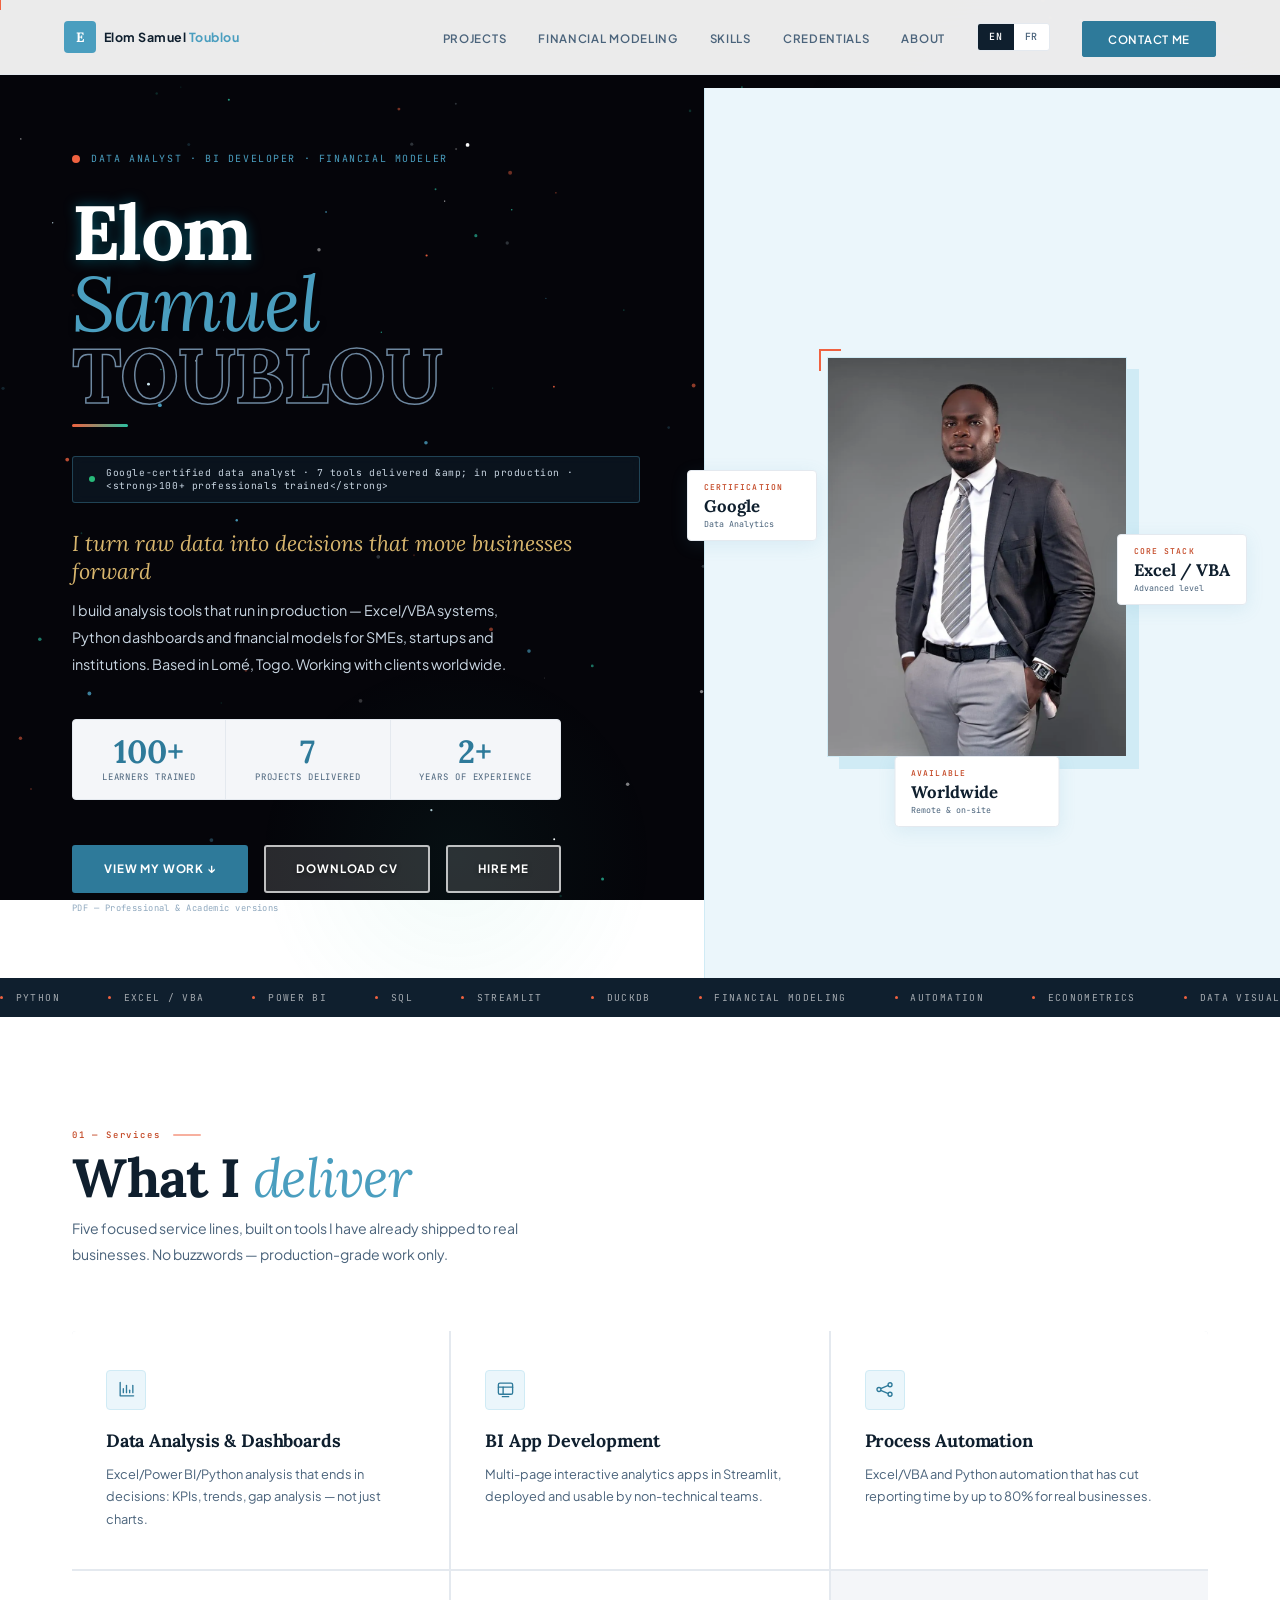
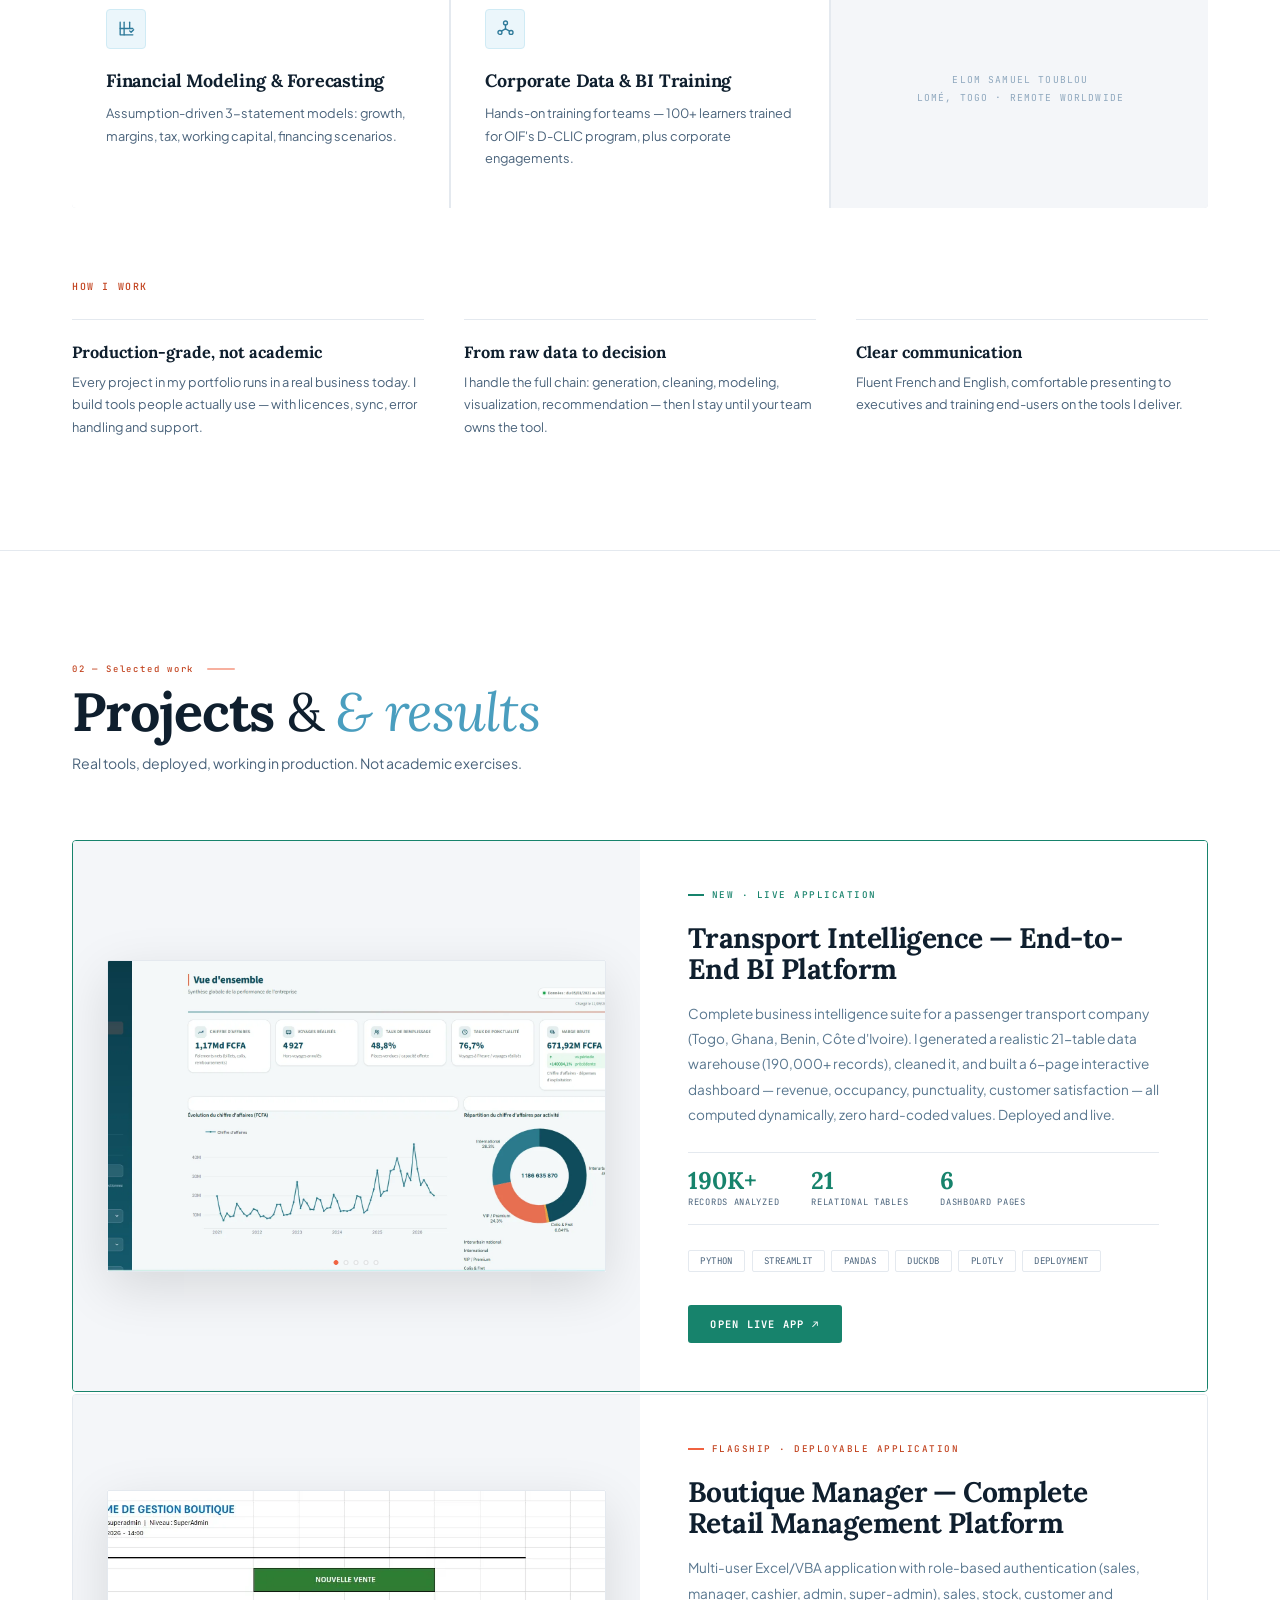
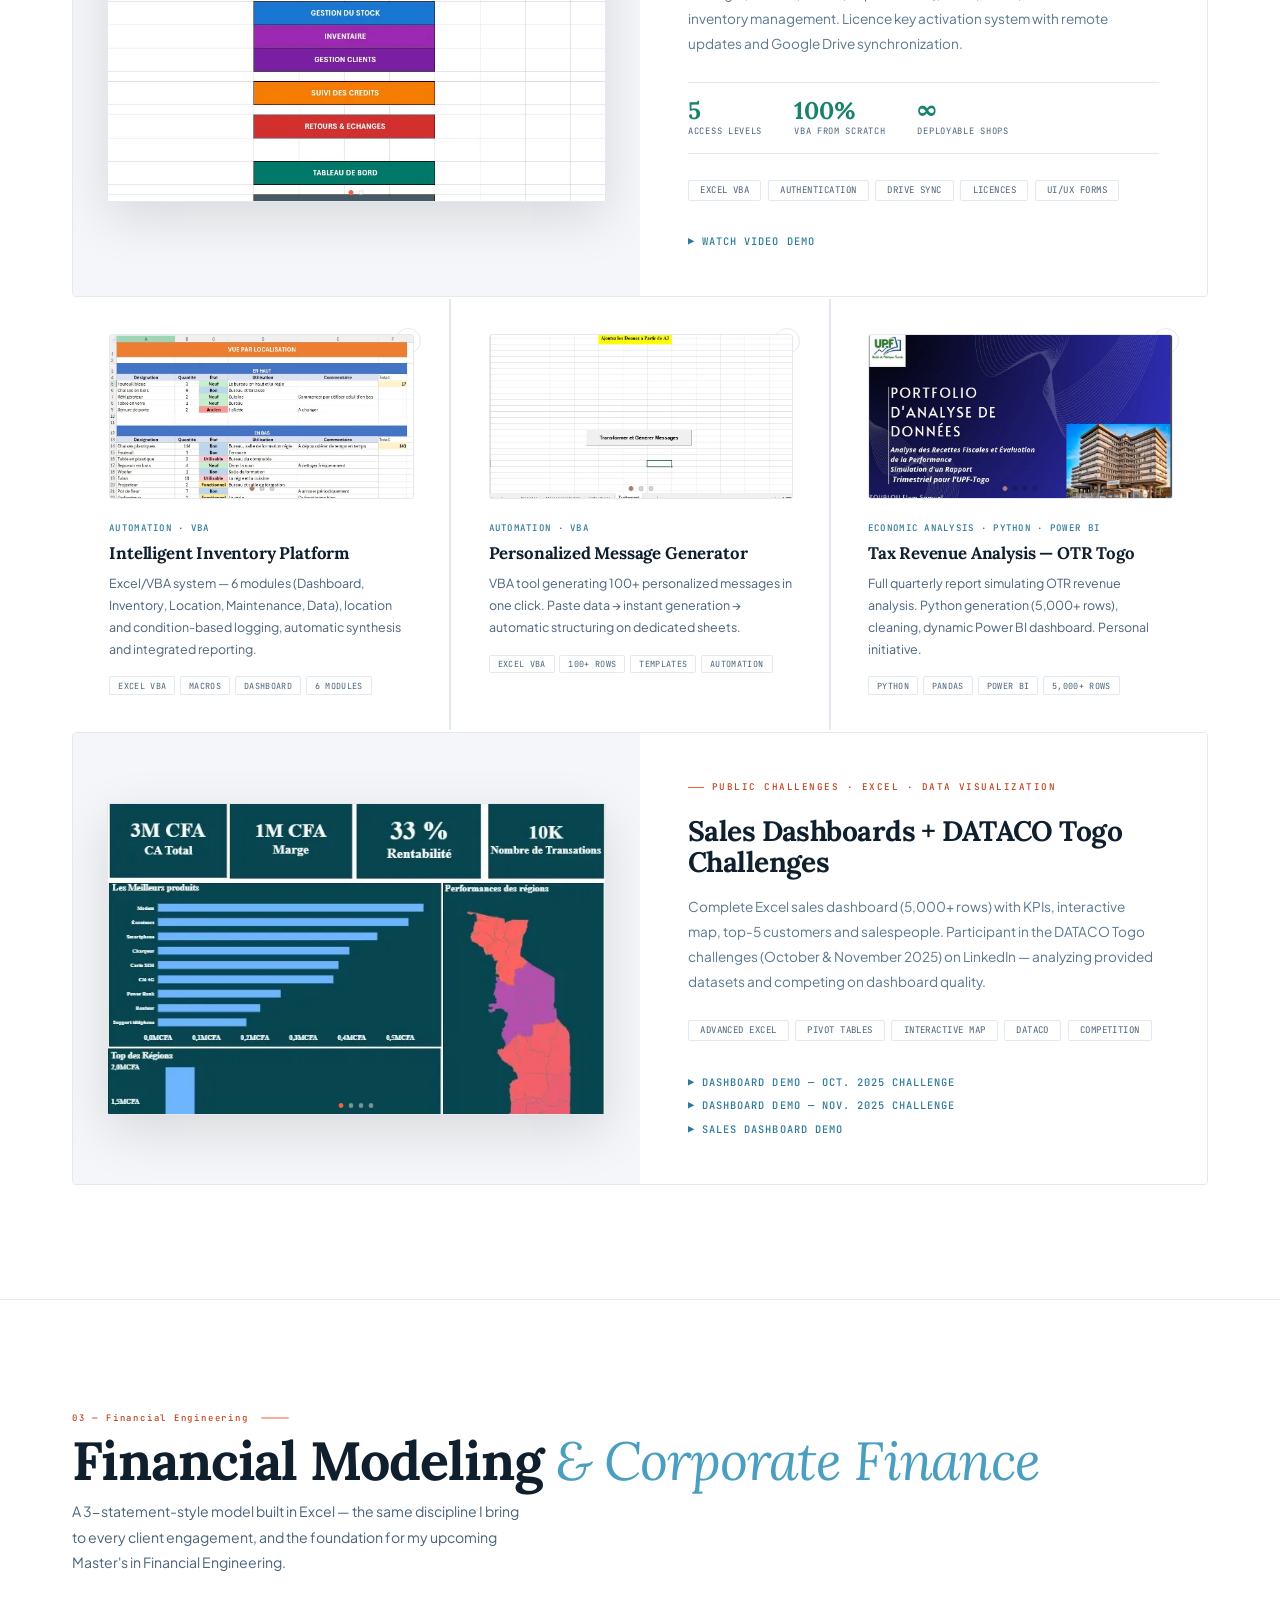
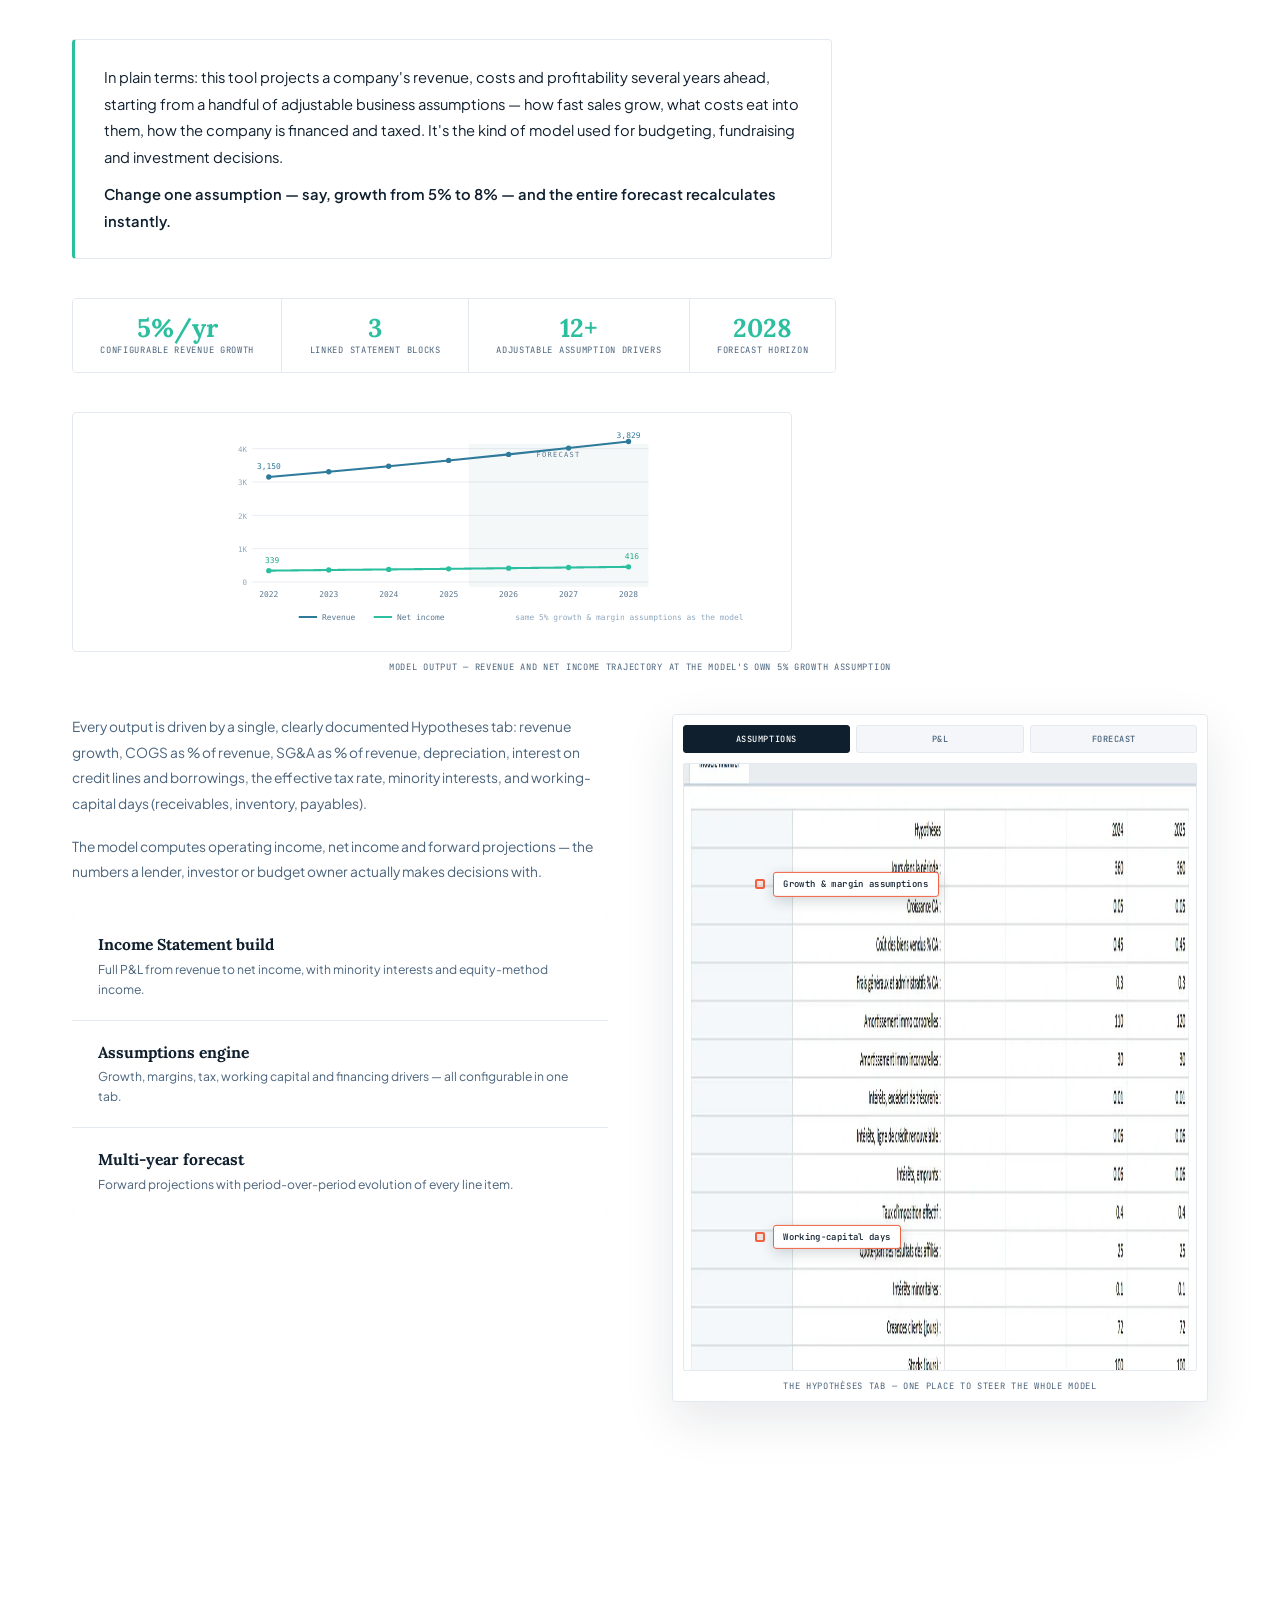
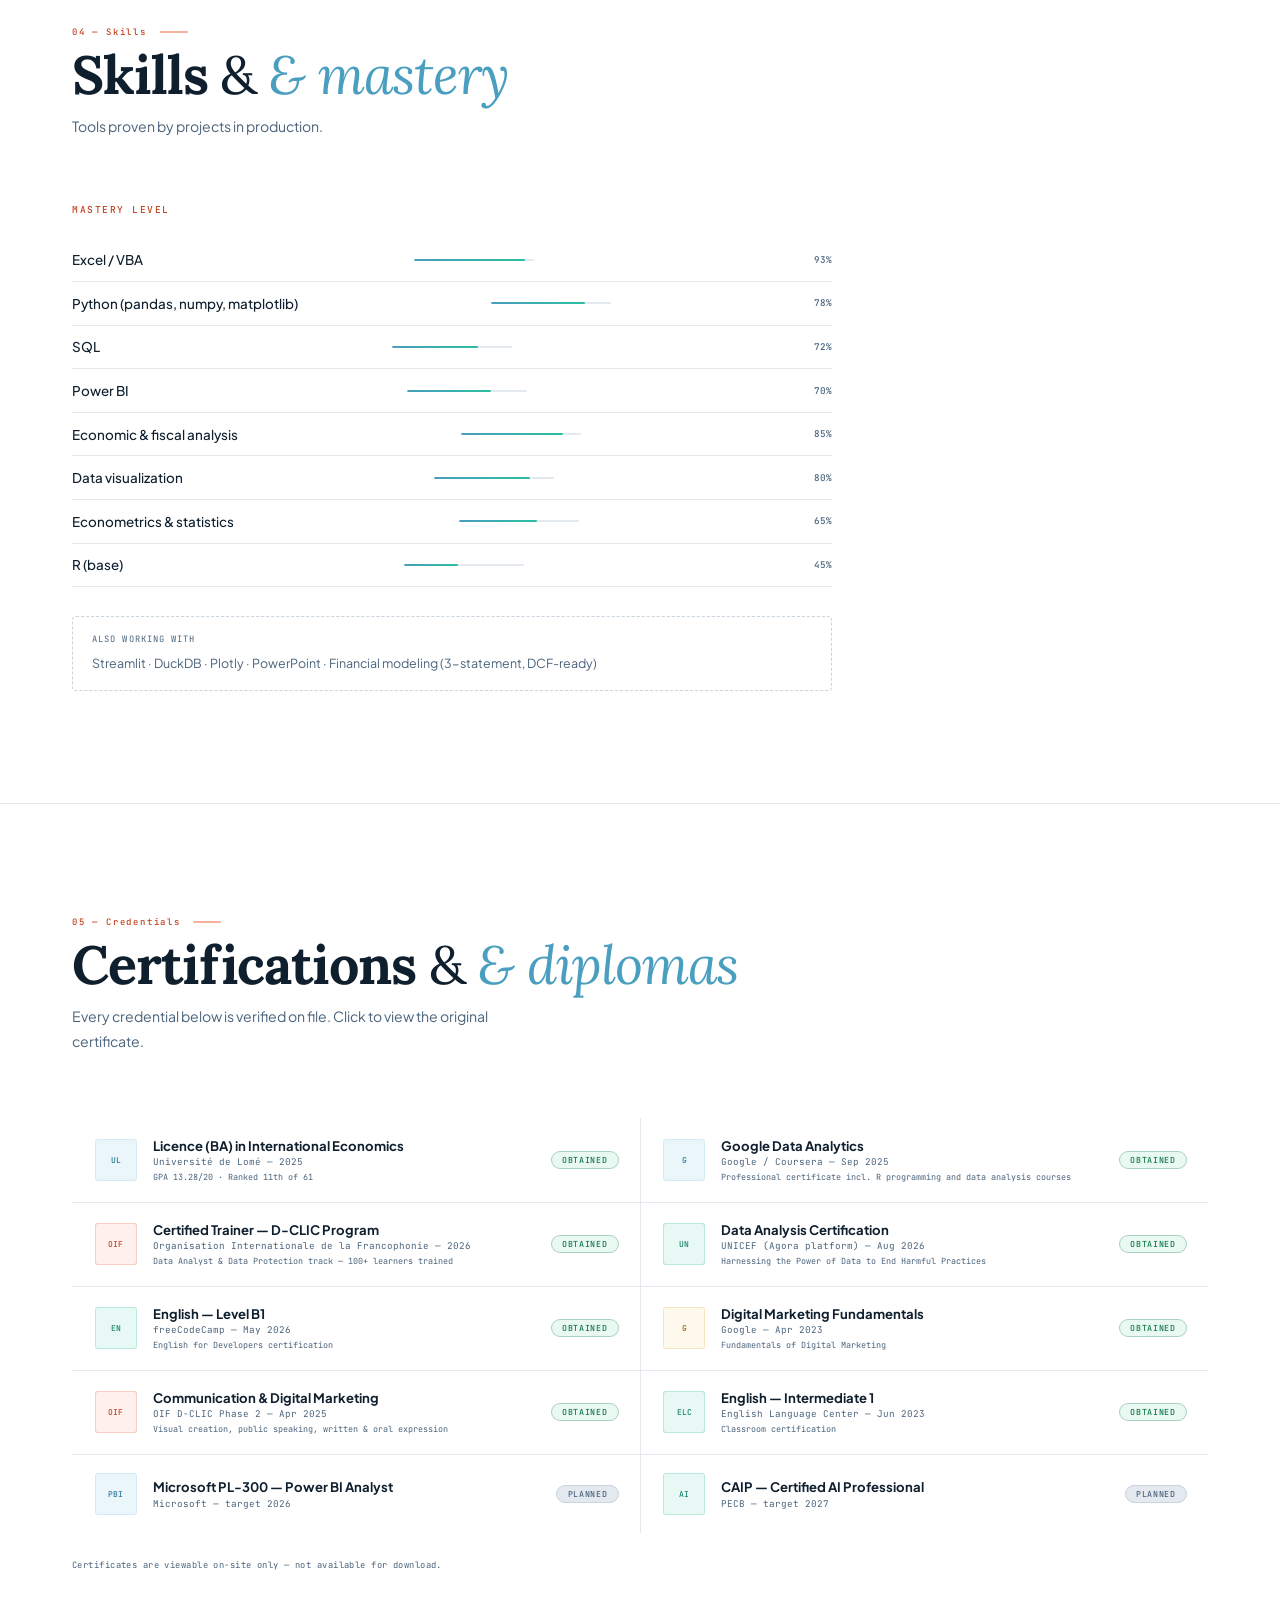
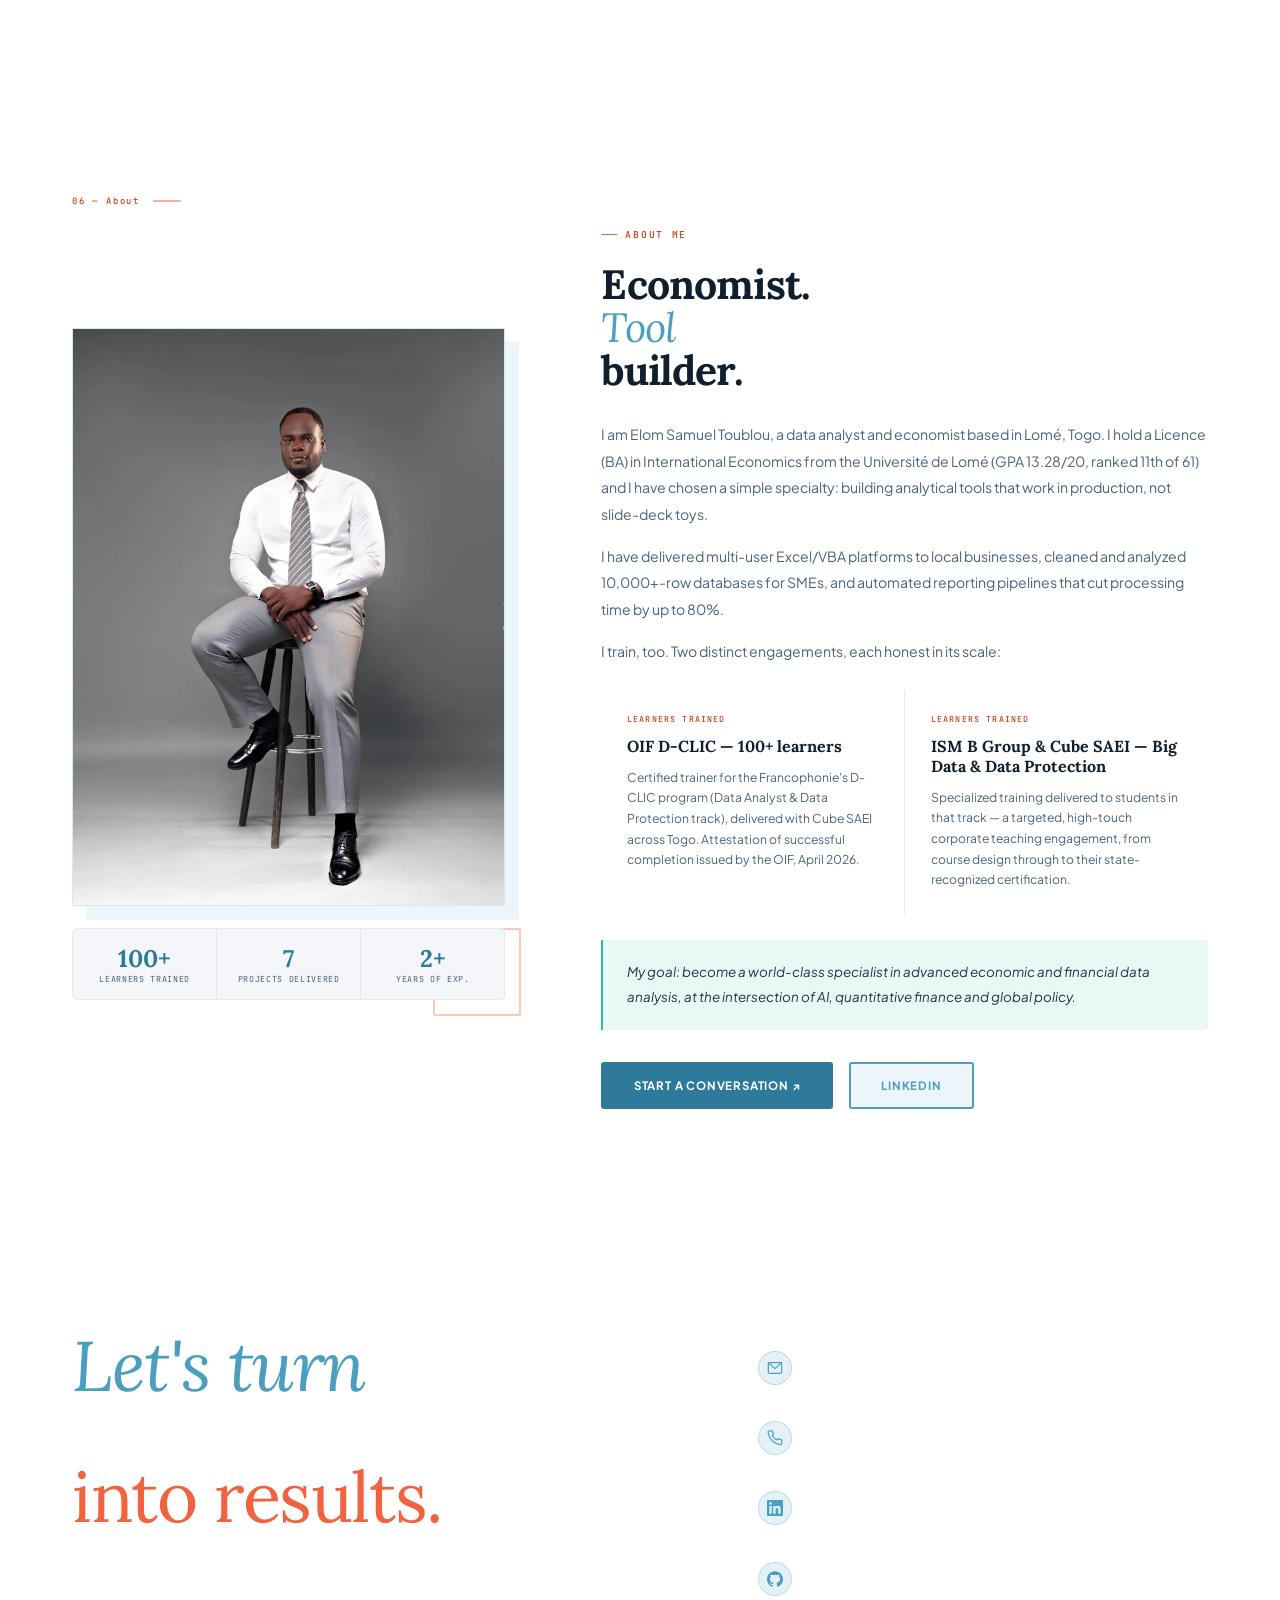
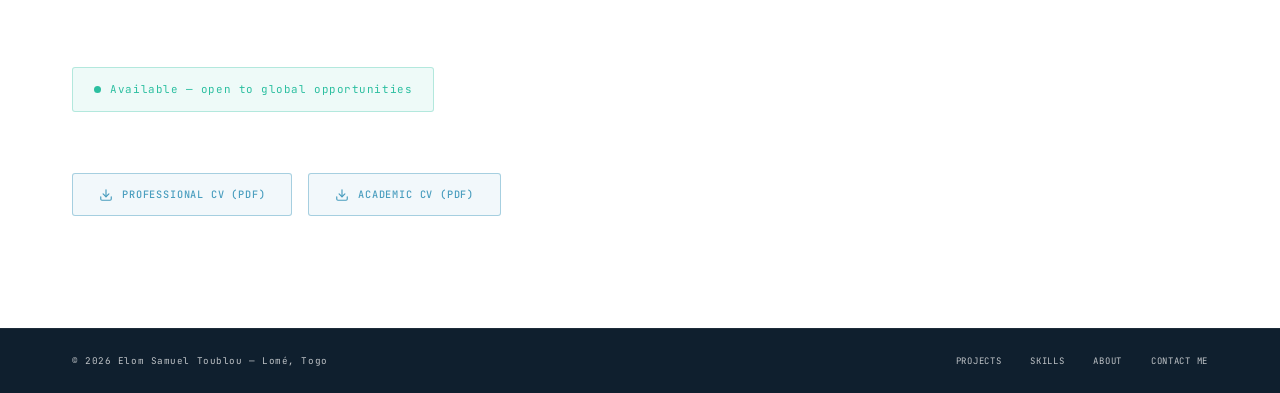
==== commit e4f53f2c: "feat(r2): financial modeling section rebuild — plain-language intro, SVG output chart, zoomed annota" ====
--- a/index.html
+++ b/index.html
@@ -127,6 +127,10 @@
       <span class="w-outline" data-i18n="hero.name3">TOUBLOU</span>
     </h1>
     <div class="h-bar"></div>
+    <div class="h-proof">
+      <span class="h-proof-dot"></span>
+      <span class="h-proof-txt" data-i18n="hero.proof">Google-certified data analyst · 7 tools in production · <strong>1,000+ people reached through training &amp; analysis</strong></span>
+    </div>
     <div class="h-sub">
       <p class="h-role" data-i18n="hero.role">I turn raw data into decisions that move businesses forward</p>
       <p class="h-desc" data-i18n="hero.desc">I build analysis tools that run in production — Excel/VBA systems, Python dashboards and financial models for SMEs, startups and institutions. Based in Lomé, Togo. Working with clients worldwide.</p>
@@ -205,27 +209,27 @@
 
   <div class="svc-grid">
     <div class="svc-card reveal rd1">
-      <div class="svc-icon"><svg viewBox="0 0 24 24" aria-hidden="true"><path d="M3 3v18h18"/><path d="M7 14l4-4 4 3 5-6"/></svg></div>
+      <div class="svc-icon"><svg viewBox="0 0 24 24" aria-hidden="true"><path d="M4 3v17h17"/><path d="M8 16v-5"/><path d="M12 16v-9"/><path d="M16 16v-3"/><path d="M20 16V7"/></svg></div>
       <h3 class="svc-title" data-i18n="services.s1t">Data Analysis &amp; Dashboards</h3>
       <p class="svc-desc" data-i18n="services.s1d">Excel/Power BI/Python analysis that ends in decisions: KPIs, trends, gap analysis — not just charts.</p>
     </div>
     <div class="svc-card reveal rd2">
-      <div class="svc-icon"><svg viewBox="0 0 24 24" aria-hidden="true"><rect x="3" y="4" width="18" height="14" rx="2"/><path d="M8 21h8M12 18v3M7 9h4M7 13h10"/></svg></div>
+      <div class="svc-icon"><svg viewBox="0 0 24 24" aria-hidden="true"><rect x="3" y="4" width="18" height="14" rx="2"/><path d="M3 9h18"/><path d="M9 9v9"/><path d="M8 21h8"/></svg></div>
       <h3 class="svc-title" data-i18n="services.s2t">BI App Development</h3>
       <p class="svc-desc" data-i18n="services.s2d">Multi-page interactive analytics apps in Streamlit, deployed and usable by non-technical teams.</p>
     </div>
     <div class="svc-card reveal rd3">
-      <div class="svc-icon"><svg viewBox="0 0 24 24" aria-hidden="true"><path d="M13 2L4 14h6l-1 8 9-12h-6l1-8z"/></svg></div>
+      <div class="svc-icon"><svg viewBox="0 0 24 24" aria-hidden="true"><circle cx="5" cy="12" r="2.5"/><circle cx="19" cy="6" r="2.5"/><circle cx="19" cy="18" r="2.5"/><path d="M7.2 10.8L16.8 6.8"/><path d="M7.2 13.2l9.6 4"/></svg></div>
       <h3 class="svc-title" data-i18n="services.s3t">Process Automation</h3>
       <p class="svc-desc" data-i18n="services.s3d">Excel/VBA and Python automation that has cut reporting time by up to 80% for real businesses.</p>
     </div>
     <div class="svc-card reveal rd1">
-      <div class="svc-icon"><svg viewBox="0 0 24 24" aria-hidden="true"><path d="M12 2v20M17 6H9.5a3.5 3.5 0 0 0 0 7h5a3.5 3.5 0 0 1 0 7H6"/></svg></div>
+      <div class="svc-icon"><svg viewBox="0 0 24 24" aria-hidden="true"><path d="M4 4v16h16"/><path d="M4 12h16"/><path d="M9 4v16"/><path d="M16 4v8"/><path d="M16 15l1.8 1.8L21 13.5"/></svg></div>
       <h3 class="svc-title" data-i18n="services.s4t">Financial Modeling &amp; Forecasting</h3>
       <p class="svc-desc" data-i18n="services.s4d">Assumption-driven 3-statement models: growth, margins, tax, working capital, financing scenarios.</p>
     </div>
     <div class="svc-card reveal rd2">
-      <div class="svc-icon"><svg viewBox="0 0 24 24" aria-hidden="true"><path d="M22 10L13 2v6H8a2 2 0 0 0-2 2v4a2 2 0 0 0 2 2h5v6l9-8z" transform="translate(0 0)"/><path d="M2 12v4"/></svg></div>
+      <div class="svc-icon"><svg viewBox="0 0 24 24" aria-hidden="true"><circle cx="12" cy="5" r="2.5"/><circle cx="5" cy="17" r="2.5"/><circle cx="19" cy="17" r="2.5"/><path d="M12 7.5v5"/><path d="M12 12.5L6.8 15.2"/><path d="M12 12.5l5.2 2.7"/></svg></div>
       <h3 class="svc-title" data-i18n="services.s5t">Corporate Data &amp; BI Training</h3>
       <p class="svc-desc" data-i18n="services.s5d">Hands-on training for teams — 100+ learners trained for OIF's D-CLIC program, plus corporate engagements.</p>
     </div>
@@ -404,15 +408,34 @@
   <h2 class="sec-title reveal" id="finmodel-title"><span class="w-bold" data-i18n="finmodel.title1">Financial Modeling</span> <span class="w-italic" data-i18n="finmodel.title2">&amp; Corporate Finance</span></h2>
   <p class="sec-sub reveal" data-i18n="finmodel.sub">A 3-statement-style model built in Excel — the same discipline I bring to every client engagement, and the foundation for my upcoming Master's in Financial Engineering.</p>
 
+  <!-- plain-language framing -->
+  <div class="fm-intro reveal">
+    <p class="fm-plain" data-i18n="finmodel.plain">In plain terms: this tool projects a company's revenue, costs and profitability several years ahead, starting from a handful of adjustable business assumptions — how fast sales grow, what costs eat into them, how the company is financed and taxed. It's the kind of model used for budgeting, fundraising and investment decisions.</p>
+    <p class="fm-plain" data-i18n="finmodel.plain2">Change one assumption — say, growth from 5% to 8% — and the entire forecast recalculates instantly.</p>
+  </div>
+
+  <!-- stat callouts -->
+  <div class="fm-stats reveal rd1">
+    <div class="fm-stat"><div class="mn">5%/yr</div><div class="ml" data-i18n="finmodel.stat1l">Configurable revenue growth</div></div>
+    <div class="fm-stat"><div class="mn">3</div><div class="ml" data-i18n="finmodel.stat2l">Linked statement blocks</div></div>
+    <div class="fm-stat"><div class="mn">12+</div><div class="ml" data-i18n="finmodel.stat3l">Adjustable assumption drivers</div></div>
+    <div class="fm-stat"><div class="mn">2028</div><div class="ml" data-i18n="finmodel.stat4l">Forecast horizon</div></div>
+  </div>
+
+  <!-- rendered chart (model's own outputs) -->
+  <figure class="fm-chart reveal rd2">
+    <img src="assets/images/finmodel/finchart.svg" alt="Line chart: revenue grows from 3,150 to 3,829 and net income from 339 to 416 between 2022 and 2028, following the model's 5% growth assumptions" width="560" height="240">
+    <figcaption class="fm-caption" data-i18n="finmodel.chartCaption">Model output — revenue and net income trajectory at the model's own 5% growth assumption</figcaption>
+  </figure>
+
   <div class="fm-grid">
     <div class="fm-copy">
-      <p class="reveal" data-i18n="finmodel.p1">I build assumption-driven financial models where every output is driven by a single, clearly documented Hypotheses tab. Change a growth rate, a margin or a working-capital assumption and the whole model — income statement, cash flows, balance-sheet effects — recalculates instantly.</p>
-      <p class="reveal rd1" data-i18n="finmodel.p2">The model below computes operating income, net income and multi-year projections from drivers including: revenue growth (5%), COGS as % of revenue (45%), SG&amp;A as % of revenue (30%), depreciation of tangible &amp; intangible assets, interest on credit lines and borrowings (6%), a 40% effective tax rate, minority interests, and working-capital days (receivables 72, inventory 100, payables 50).</p>
-      <p class="reveal rd2" data-i18n="finmodel.p3">This is the toolkit behind my freelance financial analysis, budgeting and SME financial planning work — and the direct foundation for my Master's in Financial Engineering.</p>
+      <p class="reveal" data-i18n="finmodel.p1">Every output is driven by a single, clearly documented Hypotheses tab: revenue growth, COGS as % of revenue, SG&amp;A as % of revenue, depreciation, interest on credit lines and borrowings, the effective tax rate, minority interests, and working-capital days (receivables, inventory, payables).</p>
+      <p class="reveal rd1" data-i18n="finmodel.p2">The model computes operating income, net income and forward projections — the numbers a lender, investor or budget owner actually makes decisions with.</p>
 
       <div class="fm-features">
         <div class="fm-feat reveal"><div class="fm-feat-t" data-i18n="finmodel.f1t">Income Statement build</div><div class="fm-feat-d" data-i18n="finmodel.f1d">Full P&amp;L from revenue to net income, with minority interests and equity-method income.</div></div>
-        <div class="fm-feat reveal rd1"><div class="fm-feat-t" data-i18n="finmodel.f2t">Assumptions engine</div><div class="fm-feat-d" data-i18n="finmodel.f2d">The Hypothèses tab: growth, margins, tax, working capital and financing drivers — all configurable.</div></div>
+        <div class="fm-feat reveal rd1"><div class="fm-feat-t" data-i18n="finmodel.f2t">Assumptions engine</div><div class="fm-feat-d" data-i18n="finmodel.f2d">Growth, margins, tax, working capital and financing drivers — all configurable in one tab.</div></div>
         <div class="fm-feat reveal rd2"><div class="fm-feat-t" data-i18n="finmodel.f3t">Multi-year forecast</div><div class="fm-feat-d" data-i18n="finmodel.f3d">Forward projections with period-over-period evolution of every line item.</div></div>
       </div>
       <!-- TODO: CONFIRM WITH ELOM — the underlying .xlsx financial model is NOT downloadable from the site (screenshots only), as a protection default. Say the word if you want it downloadable. -->
@@ -421,12 +444,16 @@
     <div class="fm-shot reveal rd1">
       <div class="fm-shot-frame">
         <div class="fm-shot-tabs" role="tablist" aria-label="Financial model tabs">
-          <button class="fm-tab on" data-fm="1" role="tab" aria-selected="true">Modele financier</button>
-          <button class="fm-tab" data-fm="2" role="tab" aria-selected="false">Data</button>
-          <button class="fm-tab" data-fm="3" role="tab" aria-selected="false">Hypothèses</button>
+          <button class="fm-tab on" data-fm="assumptions" role="tab" aria-selected="true" data-i18n="finmodel.tab1">Assumptions</button>
+          <button class="fm-tab" data-fm="pnl" role="tab" aria-selected="false" data-i18n="finmodel.tab2">P&amp;L</button>
+          <button class="fm-tab" data-fm="forecast" role="tab" aria-selected="false" data-i18n="finmodel.tab3">Forecast</button>
         </div>
-        <img id="fm-img" src="assets/images/finmodel/finmodel-1.webp" alt="Financial model — Modele financier tab" width="1204" height="1386">
-        <p class="fm-caption" data-i18n="finmodel.shotsTitle">Model tabs</p>
+        <div class="fm-anno-wrap">
+          <img id="fm-img" src="assets/images/finmodel/zoom-assumptions.webp" alt="Financial model — assumptions panel: growth rate, cost ratios, tax and working-capital drivers" width="1881" height="608" loading="lazy">
+          <div class="fm-callout" style="--cx:14%;--cy:20%" aria-hidden="true"><span data-i18n="finmodel.anno1">Growth &amp; margin assumptions</span></div>
+          <div class="fm-callout fm-c2" style="--cx:14%;--cy:78%" aria-hidden="true"><span data-i18n="finmodel.anno2">Working-capital days</span></div>
+        </div>
+        <p class="fm-caption" id="fm-cap" data-i18n="finmodel.capAssumptions">The Hypothèses tab — one place to steer the whole model</p>
       </div>
     </div>
   </div>
--- a/css/main.css
+++ b/css/main.css
@@ -1,19 +1,25 @@
 /* ════════════════════════════════════════════
    PORTFOLIO v3 — Elom Samuel Toublou
-   Dark, data-driven identity — preserved & elevated
+   Dark, data-driven identity — refined R2
    ════════════════════════════════════════════ */
 
 :root {
   --blue:       #4A9EBF;
   --blue-dark:  #2E7A9A;
+  --blue-deep:  #1F5570;
   --blue-pale:  #EBF6FB;
   --blue-mid:   #D0EBF5;
   --teal:       #2BBFA0;
+  --teal-dark:  #17836C;
+  --teal-deep:  #0E5F4F;
   --teal-pale:  #E8F8F5;
   --coral:      #F06240;
+  --coral-dark: #C2431F;
   --coral-pale: #FEF0ED;
-  --gold:       #E8A820;
+  --gold:       #D7B56D;
+  --gold-dark:  #96690A;
   --green:      #28BA7A;
+  --green-dark: #157A4C;
   --white:   #FFFFFF;
   --off:     #FAFBFC;
   --gray-1:  #F4F6F9;
@@ -21,11 +27,14 @@
   --gray-3:  #C8D4DE;
   --gray-4:  #8FA8BE;
   --gray-5:  #5A7890;
+  --gray-5d: #4A637B;
   --ink:     #0F1F2E;
   --ink-mid: #1E3448;
   --serif:  'Lora', Georgia, serif;
   --sans:   'Plus Jakarta Sans', system-ui, sans-serif;
   --mono:   'JetBrains Mono', 'Courier New', monospace;
+  --ease-out: cubic-bezier(.22,1,.36,1);
+  --ease-spring: cubic-bezier(.34,1.4,.44,1);
 }
 
 *, *::before, *::after { margin:0; padding:0; box-sizing:border-box; }
@@ -107,7 +116,7 @@
 
 .nav-links { display:flex; gap:2rem; list-style:none; align-items:center; }
 .nav-links a {
-  font-size:.72rem; font-weight:600; color:var(--gray-5);
+  font-size:.72rem; font-weight:600; color:var(--gray-5d);
   text-decoration:none; letter-spacing:.06em; text-transform:uppercase;
   transition:color .2s; position:relative;
 }
@@ -128,20 +137,20 @@
   font-family:var(--mono); font-size:.62rem; font-weight:500;
   letter-spacing:.06em; padding:.42rem .7rem;
   background:none; border:none; cursor:none;
-  color:var(--gray-4); transition:all .2s;
+  color:var(--gray-5d); transition:all .2s;
 }
 .lang-switch button.on { background:var(--ink); color:#fff; }
 .lang-switch button:not(.on):hover { color:var(--ink); }
 
 .nav-cta {
   padding:.55rem 1.5rem;
-  background:var(--blue); color:white !important;
+  background:var(--blue-dark); color:white !important;
   font-size:.7rem; font-weight:700; letter-spacing:.08em; text-transform:uppercase;
-  text-decoration:none; border-radius:3px; border:2px solid var(--blue);
+  text-decoration:none; border-radius:3px; border:2px solid var(--blue-dark);
   transition:background .2s, border-color .2s !important;
 }
 .nav-cta::after { display:none !important; }
-.nav-cta:hover { background:var(--blue-dark) !important; border-color:var(--blue-dark) !important; }
+.nav-cta:hover { background:var(--blue-deep) !important; border-color:var(--blue-deep) !important; }
 
 /* Hamburger */
 .nav-hamburger {
@@ -168,17 +177,17 @@
 }
 .nav-mobile a:hover { color:var(--coral); }
 .nav-mobile .nav-mobile-cta {
-  padding:.9rem 2.5rem; background:var(--blue); color:white !important;
+  padding:.9rem 2.5rem; background:var(--blue-dark); color:white !important;
   font-family:var(--sans); font-size:.85rem; font-weight:700;
   letter-spacing:.08em; text-transform:uppercase; border-radius:3px; margin-top:.5rem;
 }
 .nav-mobile-close {
   position:absolute; top:1.5rem; right:1.5rem;
-  font-family:var(--mono); font-size:.7rem; color:rgba(255,255,255,.4);
+  font-family:var(--mono); font-size:.7rem; color:rgba(255,255,255,.75);
   cursor:none; letter-spacing:.1em; background:none; border:none;
 }
 .nav-mobile .lang-switch { border-color:rgba(255,255,255,.25); background:transparent; }
-.nav-mobile .lang-switch button { color:rgba(255,255,255,.5); }
+.nav-mobile .lang-switch button { color:rgba(255,255,255,.75); }
 .nav-mobile .lang-switch button.on { background:var(--blue); color:#fff; }
 
 /* ══ HERO ══ */
@@ -211,7 +220,7 @@
 @keyframes pulse { 0%,100%{transform:scale(1)} 50%{transform:scale(1.3)} }
 .h-eyebrow-txt {
   font-family:var(--mono); font-size:.62rem; font-weight:400;
-  letter-spacing:.16em; text-transform:uppercase; color:var(--blue-dark);
+  letter-spacing:.16em; text-transform:uppercase; color:var(--blue);
 }
 .h-name {
   font-family:var(--serif); font-weight:400;
@@ -221,8 +230,19 @@
   opacity:0; animation:up .9s .25s ease both;
 }
 .h-name .w-bold { font-weight:700; color:#fff; text-shadow:0 0 14px rgba(0,212,255,.35), 0 2px 8px rgba(0,0,0,.6); }
-.h-name .w-italic { font-style:italic; color:var(--blue); }
-.h-name .w-outline { font-weight:700; -webkit-text-stroke:1.5px var(--gray-3); color:transparent; }
+.h-name .w-italic { font-style:italic; color:var(--blue); text-shadow:0 1px 6px rgba(0,0,0,.5); }
+.h-name .w-outline { font-weight:700; -webkit-text-stroke:1.5px #6E88A0; color:transparent; }
+
+.h-proof {
+  display:flex; align-items:center; gap:.7rem; margin-bottom:1.6rem;
+  padding:.6rem 1rem; width:fit-content;
+  background:rgba(15,31,46,.55); border:1px solid rgba(74,158,191,.35); border-radius:3px;
+  backdrop-filter:blur(6px);
+  opacity:0; animation:up .8s .7s ease both;
+}
+.h-proof-dot { width:6px; height:6px; border-radius:50%; background:var(--green); animation:pulse 2s ease-in-out infinite; flex-shrink:0; }
+.h-proof-txt { font-family:var(--mono); font-size:.6rem; letter-spacing:.06em; color:#C9D6E2; }
+.h-proof-txt strong { color:#fff; font-weight:500; }
 
 .h-bar {
   width:56px; height:3px;
@@ -234,9 +254,10 @@
 .h-role {
   font-family:var(--serif); font-style:italic; font-weight:400;
   font-size:clamp(1rem, 1.8vw, 1.35rem);
-  color:var(--gray-4); margin-bottom:.8rem;
-}
-.h-desc { font-size:.9rem; color:var(--gray-5); line-height:1.85; max-width:440px; }
+  color:#D7B56D; margin-bottom:.8rem;
+}
+.h-desc { font-size:.9rem; color:#C9D6E2; line-height:1.85; max-width:440px; }
+.h-desc strong { color:#FFFFFF; font-weight:600; }
 
 .h-stats {
   display:flex; gap:0; margin-bottom:2.8rem;
@@ -247,8 +268,8 @@
 }
 .stat { padding:1rem 1.8rem; border-right:1.5px solid var(--gray-2); text-align:center; }
 .stat:last-child { border-right:none; }
-.stat-n { font-family:var(--serif); font-size:2rem; font-weight:700; color:var(--blue); line-height:1; margin-bottom:.2rem; }
-.stat-l { font-family:var(--mono); font-size:.56rem; color:var(--gray-4); letter-spacing:.1em; text-transform:uppercase; }
+.stat-n { font-family:var(--serif); font-size:2rem; font-weight:700; color:var(--blue-dark); line-height:1; margin-bottom:.2rem; }
+.stat-l { font-family:var(--mono); font-size:.56rem; color:var(--gray-5d); letter-spacing:.1em; text-transform:uppercase; }
 
 .h-btns { display:flex; gap:1rem; flex-wrap:wrap; opacity:0; animation:up .8s .8s ease both; }
 .cv-note { font-family:var(--mono); font-size:.55rem; color:var(--gray-4); margin-top:.6rem; letter-spacing:.05em; }
@@ -257,10 +278,10 @@
   display:inline-flex; align-items:center; gap:.5rem;
   font-family:var(--sans); font-size:.72rem; font-weight:700;
   letter-spacing:.07em; text-transform:uppercase; text-decoration:none;
-  padding:.9rem 1.9rem; transition:all .25s; border-radius:3px; cursor:none;
-}
-.btn-solid { background:var(--blue); color:white; border:2px solid var(--blue); }
-.btn-solid:hover { background:var(--blue-dark); border-color:var(--blue-dark); transform:translateY(-2px); box-shadow:0 6px 20px rgba(74,158,191,.3); }
+  padding:.9rem 1.9rem; transition:all .3s var(--ease-out); border-radius:3px; cursor:none;
+}
+.btn-solid { background:var(--blue-dark); color:white; border:2px solid var(--blue-dark); }
+.btn-solid:hover { background:var(--blue-deep); border-color:var(--blue-deep); transform:translateY(-2px); box-shadow:0 6px 20px rgba(46,122,154,.35); }
 .btn-ghost {
   background:rgba(255,255,255,0.15); color:white !important;
   border:2px solid rgba(255,255,255,0.7); backdrop-filter:blur(8px);
@@ -305,21 +326,21 @@
 @keyframes floatY { 0%,100%{transform:translateY(0)} 50%{transform:translateY(-7px)} }
 @keyframes floatC { 0%,100%{transform:translateX(-50%) translateY(0)} 50%{transform:translateX(-50%) translateY(-7px)} }
 
-.badge-lbl { font-family:var(--mono); font-size:.5rem; color:var(--coral); letter-spacing:.14em; text-transform:uppercase; margin-bottom:.2rem; font-weight:500; }
+.badge-lbl { font-family:var(--mono); font-size:.5rem; color:var(--coral-dark); letter-spacing:.14em; text-transform:uppercase; margin-bottom:.2rem; font-weight:500; }
 .badge-val { font-family:var(--serif); font-size:1.05rem; font-weight:700; color:var(--ink); }
-.badge-sub { font-family:var(--mono); font-size:.52rem; color:var(--gray-4); margin-top:.1rem; }
+.badge-sub { font-family:var(--mono); font-size:.52rem; color:var(--gray-5d); margin-top:.1rem; }
 
 /* ══ TICKER ══ */
 .ticker { overflow:hidden; padding:.8rem 0; background:var(--ink); }
 .ticker-track { display:flex; gap:3rem; width:max-content; animation:tick 30s linear infinite; }
-.ti { display:flex; align-items:center; gap:.8rem; white-space:nowrap; font-family:var(--mono); font-size:.6rem; font-weight:400; letter-spacing:.14em; text-transform:uppercase; color:rgba(255,255,255,.35); }
+.ti { display:flex; align-items:center; gap:.8rem; white-space:nowrap; font-family:var(--mono); font-size:.6rem; font-weight:400; letter-spacing:.14em; text-transform:uppercase; color:rgba(255,255,255,.62); }
 .tdot { width:3px; height:3px; background:var(--coral); border-radius:50%; flex-shrink:0; }
 @keyframes tick { from{transform:translateX(0)} to{transform:translateX(-50%)} }
 
 /* ══ SECTION BASE ══ */
 .section { padding:7rem 4.5rem; max-width:1300px; margin:0 auto; }
 .sec-label { display:flex; align-items:center; gap:.8rem; margin-bottom:.7rem; }
-.sec-num { font-family:var(--mono); font-size:.56rem; font-weight:500; color:var(--coral); letter-spacing:.2em; }
+.sec-num { font-family:var(--mono); font-size:.56rem; font-weight:500; color:var(--coral-dark); letter-spacing:.2em; }
 .sec-dash { width:28px; height:1.5px; background:var(--coral); opacity:.5; border-radius:1px; }
 .sec-title {
   font-family:var(--serif); font-weight:400;
@@ -328,7 +349,7 @@
 }
 .sec-title .w-bold { font-weight:700; }
 .sec-title .w-italic { font-style:italic; color:var(--blue); }
-.sec-sub { font-size:.88rem; color:var(--gray-4); max-width:460px; line-height:1.8; margin-bottom:4rem; }
+.sec-sub { font-size:.88rem; color:var(--gray-5d); max-width:460px; line-height:1.8; margin-bottom:4rem; }
 
 /* ══ SERVICES ══ */
 #services { background:var(--white); }
@@ -340,7 +361,7 @@
   position:relative;
 }
 .svc-card:hover { background:var(--blue-pale); border-left-color:var(--blue); }
-.svc-num { font-family:var(--mono); font-size:.52rem; color:var(--coral); opacity:.6; letter-spacing:.15em; margin-bottom:1.1rem; }
+.svc-num { font-family:var(--mono); font-size:.52rem; color:var(--coral-dark); opacity:1; letter-spacing:.15em; margin-bottom:1.1rem; }
 .svc-icon {
   width:40px; height:40px; border-radius:4px;
   background:var(--blue-pale); border:1.5px solid var(--blue-mid);
@@ -349,15 +370,15 @@
 }
 .svc-icon svg { width:19px; height:19px; stroke:var(--blue-dark); fill:none; stroke-width:1.7; stroke-linecap:round; stroke-linejoin:round; }
 .svc-title { font-family:var(--serif); font-size:1.12rem; font-weight:700; line-height:1.2; margin-bottom:.7rem; color:var(--ink); letter-spacing:-.01em; }
-.svc-desc { font-size:.8rem; color:var(--gray-5); line-height:1.75; }
+.svc-desc { font-size:.8rem; color:var(--gray-5d); line-height:1.75; }
 
 /* how I work */
 .how-wrap { margin-top:4.5rem; }
-.how-title { font-family:var(--mono); font-size:.62rem; letter-spacing:.16em; text-transform:uppercase; color:var(--coral); font-weight:500; margin-bottom:1.6rem; }
+.how-title { font-family:var(--mono); font-size:.62rem; letter-spacing:.16em; text-transform:uppercase; color:var(--coral-dark); font-weight:500; margin-bottom:1.6rem; }
 .how-grid { display:grid; grid-template-columns:repeat(3,1fr); gap:2.5rem; }
 .how-item { border-top:1.5px solid var(--gray-2); padding-top:1.4rem; }
 .how-t { font-family:var(--serif); font-size:1.02rem; font-weight:700; margin-bottom:.55rem; color:var(--ink); }
-.how-d { font-size:.8rem; color:var(--gray-5); line-height:1.75; }
+.how-d { font-size:.8rem; color:var(--gray-5d); line-height:1.75; }
 
 /* ══ PROJETS ══ */
 #projects { background:var(--white); }
@@ -367,10 +388,10 @@
   display:grid; grid-template-columns:1fr 1fr; gap:0;
   border:1.5px solid var(--gray-2); border-radius:4px;
   margin-bottom:2px; overflow:hidden;
-  transition:box-shadow .3s, border-color .3s;
+  transition:box-shadow .45s var(--ease-out), border-color .3s;
 }
 .pf-card:hover { box-shadow:0 8px 40px rgba(74,158,191,.15); border-color:var(--blue); }
-.pf-card.featured { border-color:var(--teal); }
+.pf-card.featured { border-color:var(--teal-dark); }
 
 .pf-visual {
   position:relative; background:var(--gray-1);
@@ -378,7 +399,7 @@
   display:flex; align-items:center; justify-content:center;
 }
 .pf-car { position:relative; width:88%; aspect-ratio:16/10; box-shadow:0 16px 50px rgba(0,0,0,.12); }
-.pf-car .cs { position:absolute; inset:0; opacity:0; transition:opacity .9s ease; }
+.pf-car .cs { position:absolute; inset:0; opacity:0; transition:opacity 1.1s var(--ease-out); }
 .pf-car .cs.on { opacity:1; z-index:1; }
 .pf-car .cs img { width:100%; height:100%; object-fit:cover; display:block; border:1.5px solid var(--gray-2); border-radius:2px; }
 
@@ -401,11 +422,11 @@
 .pf-tag {
   display:inline-flex; align-items:center; gap:.5rem;
   font-family:var(--mono); font-size:.58rem; font-weight:500;
-  letter-spacing:.16em; text-transform:uppercase; color:var(--coral); margin-bottom:1.4rem;
+  letter-spacing:.16em; text-transform:uppercase; color:var(--coral-dark); margin-bottom:1.4rem;
 }
 .pf-tag::before { content:''; display:block; width:16px; height:1.5px; background:var(--coral); }
-.pf-tag.live { color:var(--teal); }
-.pf-tag.live::before { background:var(--teal); }
+.pf-tag.live { color:var(--teal-dark); }
+.pf-tag.live::before { background:var(--teal-dark); }
 .pf-title {
   font-family:var(--serif); font-size:clamp(1.4rem, 2.2vw, 1.9rem);
   font-weight:700; line-height:1.1; letter-spacing:-.02em; margin-bottom:1rem; color:var(--ink);
@@ -416,65 +437,91 @@
   display:flex; gap:2rem; padding:1rem 0;
   border-top:1.5px solid var(--gray-2); border-bottom:1.5px solid var(--gray-2); margin-bottom:1.6rem;
 }
-.mn { font-family:var(--serif); font-size:1.5rem; font-weight:700; color:var(--teal); line-height:1; }
-.ml { font-family:var(--mono); font-size:.55rem; color:var(--gray-4); letter-spacing:.08em; text-transform:uppercase; margin-top:.15rem; }
+.mn { font-family:var(--serif); font-size:1.5rem; font-weight:700; color:var(--teal-dark); line-height:1; }
+.ml { font-family:var(--mono); font-size:.55rem; color:var(--gray-5d); letter-spacing:.08em; text-transform:uppercase; margin-top:.15rem; }
 
 .pf-tags { display:flex; flex-wrap:wrap; gap:.4rem; margin-bottom:1.6rem; }
 .tag {
   padding:.22rem .7rem; border:1.5px solid var(--gray-2); border-radius:2px;
   font-family:var(--mono); font-size:.57rem; font-weight:400;
-  letter-spacing:.05em; color:var(--gray-5); text-transform:uppercase;
+  letter-spacing:.05em; color:var(--gray-5d); text-transform:uppercase;
   transition:border-color .2s, color .2s;
 }
-.tag:hover { border-color:var(--blue); color:var(--blue); }
+.tag:hover { border-color:var(--blue-dark); color:var(--blue-dark); }
 
 .pf-link {
   display:inline-flex; align-items:center; gap:.5rem;
   font-family:var(--mono); font-size:.65rem; font-weight:500;
-  letter-spacing:.1em; text-transform:uppercase; color:var(--blue);
+  letter-spacing:.1em; text-transform:uppercase; color:var(--blue-dark);
   text-decoration:none; transition:gap .2s, color .2s; cursor:none;
   background:none; border:none; padding:0; text-align:left;
 }
 .pf-link:hover { gap:.9rem; color:var(--blue-dark); }
 .pf-link.live {
-  color:#fff; background:var(--teal); padding:.75rem 1.4rem;
+  color:#fff; background:var(--teal-dark); padding:.75rem 1.4rem;
   border-radius:3px; width:fit-content; font-weight:700; letter-spacing:.12em;
 }
-.pf-link.live:hover { background:#1FA98A; color:#fff; gap:.5rem; transform:translateY(-2px); box-shadow:0 6px 20px rgba(43,191,160,.35); }
+.pf-link.live:hover { background:var(--teal-deep); color:#fff; gap:.5rem; transform:translateY(-2px); box-shadow:0 6px 20px rgba(23,131,108,.35); }
 .pf-links-group { display:flex; flex-direction:column; gap:.6rem; margin-top:.5rem; align-items:flex-start; }
 
 .proj-grid { display:grid; grid-template-columns:repeat(3,1fr); gap:2px; background:var(--gray-2); border-radius:4px; overflow:hidden; }
 .proj-card {
   background:var(--white); padding:2.2rem; cursor:none;
-  position:relative; overflow:hidden; transition:background .3s;
+  position:relative; overflow:hidden; transition:background .35s var(--ease-out);
   border-left:2.5px solid transparent;
 }
 .proj-card:hover { background:var(--blue-pale); border-left-color:var(--blue); }
 .proj-card:hover .proj-arr { background:var(--coral); color:white; border-color:var(--coral); transform:rotate(45deg); }
-.proj-num { font-family:var(--mono); font-size:.5rem; font-weight:500; color:var(--coral); opacity:.5; letter-spacing:.15em; margin-bottom:1.2rem; }
-.proj-type { font-family:var(--mono); font-size:.57rem; font-weight:500; letter-spacing:.14em; text-transform:uppercase; color:var(--blue); margin-bottom:.6rem; }
+.proj-num { font-family:var(--mono); font-size:.5rem; font-weight:500; color:var(--coral-dark); opacity:1; letter-spacing:.15em; margin-bottom:1.2rem; }
+.proj-type { font-family:var(--mono); font-size:.57rem; font-weight:500; letter-spacing:.14em; text-transform:uppercase; color:var(--blue-dark); margin-bottom:.6rem; }
 .proj-title { font-family:var(--serif); font-size:1.05rem; font-weight:700; line-height:1.2; letter-spacing:-.01em; margin-bottom:.6rem; color:var(--ink); }
-.proj-desc { font-size:.78rem; color:var(--gray-5); line-height:1.75; margin-bottom:1rem; }
+.proj-desc { font-size:.78rem; color:var(--gray-5d); line-height:1.75; margin-bottom:1rem; }
 .proj-tags { display:flex; flex-wrap:wrap; gap:.3rem; }
-.proj-tag { font-family:var(--mono); font-size:.53rem; letter-spacing:.04em; text-transform:uppercase; color:var(--gray-4); padding:.15rem .5rem; border:1px solid var(--gray-2); border-radius:2px; }
+.proj-tag { font-family:var(--mono); font-size:.53rem; letter-spacing:.04em; text-transform:uppercase; color:var(--gray-5d); padding:.15rem .5rem; border:1px solid var(--gray-2); border-radius:2px; }
 .proj-arr {
   position:absolute; top:1.8rem; right:1.8rem;
   width:26px; height:26px; border:1.5px solid var(--gray-2);
   display:flex; align-items:center; justify-content:center;
-  font-size:.65rem; color:var(--gray-4); transition:all .3s; border-radius:50%;
+  font-size:.65rem; color:var(--gray-5d); transition:all .3s; border-radius:50%;
 }
 
 /* ══ FIN MODELING ══ */
 #finmodel { background:var(--gray-1); }
 #finmodel .section { border-top:1.5px solid var(--gray-2); }
+
+.fm-intro {
+  background:var(--white); border:1.5px solid var(--gray-2); border-left:3px solid var(--teal);
+  border-radius:4px; padding:1.5rem 1.8rem; margin-bottom:2.4rem; max-width:760px;
+}
+.fm-plain { font-size:.92rem; color:var(--ink); line-height:1.8; }
+.fm-plain + .fm-plain { margin-top:.7rem; font-weight:600; }
+
+.fm-stats {
+  display:flex; flex-wrap:wrap; gap:0;
+  border:1.5px solid var(--gray-2); border-radius:4px; overflow:hidden;
+  background:var(--gray-1); width:fit-content; margin-bottom:2.4rem;
+}
+.fm-stat { padding:1rem 1.7rem; border-right:1.5px solid var(--gray-2); text-align:center; background:var(--white); }
+.fm-stat:last-child { border-right:none; }
+.fm-stat .mn { font-family:var(--serif); font-size:1.6rem; font-weight:700; color:var(--teal); line-height:1; margin-bottom:.25rem; }
+.fm-stat .ml { font-family:var(--mono); font-size:.55rem; color:var(--gray-5d); letter-spacing:.08em; text-transform:uppercase; }
+
+.fm-chart { margin:0 0 2.6rem; }
+.fm-chart img {
+  width:100%; max-width:720px; display:block;
+  background:var(--white); border:1.5px solid var(--gray-2); border-radius:4px;
+  padding:1.2rem 1.4rem;
+}
+.fm-chart figcaption { margin-top:.55rem; }
+
 .fm-grid { display:grid; grid-template-columns:1fr 1fr; gap:4rem; align-items:start; }
-.fm-copy p { font-size:.86rem; color:var(--gray-5); line-height:1.85; margin-bottom:1.1rem; }
+.fm-copy p { font-size:.86rem; color:var(--gray-5d); line-height:1.85; margin-bottom:1.1rem; }
 .fm-copy p strong { color:var(--ink); font-weight:600; }
 .fm-features { display:flex; flex-direction:column; gap:1px; background:var(--gray-2); border-radius:4px; overflow:hidden; margin-top:1.8rem; }
 .fm-feat { background:var(--white); padding:1.3rem 1.5rem; border-left:2.5px solid transparent; transition:all .25s; }
 .fm-feat:hover { border-left-color:var(--coral); background:var(--coral-pale); }
 .fm-feat-t { font-family:var(--serif); font-size:.98rem; font-weight:700; margin-bottom:.3rem; color:var(--ink); }
-.fm-feat-d { font-size:.76rem; color:var(--gray-5); line-height:1.65; }
+.fm-feat-d { font-size:.76rem; color:var(--gray-5d); line-height:1.65; }
 .fm-shot { position:relative; }
 .fm-shot-frame {
   background:var(--white); border:1.5px solid var(--gray-2); border-radius:4px;
@@ -486,24 +533,47 @@
 .fm-tab {
   flex:1; padding:.45rem .4rem; text-align:center;
   font-family:var(--mono); font-size:.54rem; letter-spacing:.06em; text-transform:uppercase;
-  background:var(--gray-1); color:var(--gray-5); border:1px solid var(--gray-2);
+  background:var(--gray-1); color:var(--gray-5d); border:1px solid var(--gray-2);
   border-radius:3px; cursor:none; transition:all .2s; font-weight:500;
 }
 .fm-tab.on { background:var(--ink); color:#fff; border-color:var(--ink); }
-.fm-caption { font-family:var(--mono); font-size:.55rem; color:var(--gray-4); text-align:center; margin-top:.55rem; letter-spacing:.08em; text-transform:uppercase; }
+.fm-caption { font-family:var(--mono); font-size:.55rem; color:var(--gray-5d); text-align:center; margin-top:.55rem; letter-spacing:.08em; text-transform:uppercase; }
+
+/* annotated screenshot callouts */
+.fm-anno-wrap { position:relative; }
+.fm-callout {
+  position:absolute; left:var(--cx); top:var(--cy); transform:translateY(-50%);
+  display:flex; align-items:center; gap:.5rem;
+  pointer-events:none;
+}
+.fm-callout::before {
+  content:''; display:block; width:10px; height:10px;
+  border:2px solid var(--coral); border-radius:2px; background:rgba(240,98,64,.15);
+  flex-shrink:0;
+}
+.fm-callout span {
+  font-family:var(--mono); font-size:.56rem; font-weight:500; letter-spacing:.04em;
+  color:var(--ink); background:var(--white); border:1.5px solid var(--coral);
+  border-radius:3px; padding:.32rem .6rem; white-space:nowrap;
+  box-shadow:0 4px 14px rgba(15,31,46,.18);
+}
+@media(max-width:900px){
+  .fm-stat { padding:.8rem 1rem; }
+  .fm-callout span { font-size:.5rem; }
+}
 
 /* ══ SKILLS ══ */
 #skills { background:var(--gray-1); }
 .skills-layout { display:grid; grid-template-columns:minmax(0, 1fr); gap:2.5rem; align-items:start; max-width:760px; }
-.sk-title { font-family:var(--mono); font-size:.6rem; font-weight:500; letter-spacing:.16em; text-transform:uppercase; color:var(--coral); margin-bottom:1.4rem; }
+.sk-title { font-family:var(--mono); font-size:.6rem; font-weight:500; letter-spacing:.16em; text-transform:uppercase; color:var(--coral-dark); margin-bottom:1.4rem; }
 .skill-row { display:flex; justify-content:space-between; align-items:center; padding:.8rem 0; border-bottom:1px solid var(--gray-2); }
 .skill-nm { font-size:.84rem; font-weight:500; color:var(--ink); }
 .skill-track { width:120px; height:2px; background:var(--gray-2); position:relative; overflow:hidden; border-radius:1px; }
-.skill-fill { position:absolute; top:0; left:0; bottom:0; background:linear-gradient(90deg, var(--blue), var(--teal)); width:0; transition:width 1.6s cubic-bezier(.22,1,.36,1); border-radius:1px; }
-.skill-pct { font-family:var(--mono); font-size:.58rem; font-weight:500; color:var(--gray-4); width:28px; text-align:right; }
+.skill-fill { position:absolute; top:0; left:0; bottom:0; background:linear-gradient(90deg, var(--blue), var(--teal)); width:0; transition:width 1.4s var(--ease-out); border-radius:1px; }
+.skill-pct { font-family:var(--mono); font-size:.58rem; font-weight:500; color:var(--gray-5d); width:28px; text-align:right; }
 .sk-extra { margin-top:1.8rem; padding:1rem 1.2rem; border:1.5px dashed var(--gray-3); border-radius:4px; }
-.sk-extra-t { font-family:var(--mono); font-size:.55rem; color:var(--gray-4); letter-spacing:.12em; text-transform:uppercase; margin-bottom:.5rem; }
-.sk-extra-v { font-size:.78rem; color:var(--gray-5); line-height:1.7; }
+.sk-extra-t { font-family:var(--mono); font-size:.55rem; color:var(--gray-5d); letter-spacing:.12em; text-transform:uppercase; margin-bottom:.5rem; }
+.sk-extra-v { font-size:.78rem; color:var(--gray-5d); line-height:1.7; }
 
 /* ══ CERTIFICATIONS ══ */
 #certifications { background:var(--white); }
@@ -523,18 +593,18 @@
   font-family:var(--mono); font-size:.5rem; font-weight:500; border-radius:3px;
 }
 .cb-blue  { background:var(--blue-pale); color:var(--blue-dark); border:1.5px solid var(--blue-mid); }
-.cb-coral { background:var(--coral-pale); color:var(--coral); border:1.5px solid rgba(240,98,64,.25); }
-.cb-teal  { background:var(--teal-pale); color:var(--teal); border:1.5px solid rgba(43,191,160,.25); }
-.cb-gold  { background:rgba(232,168,32,.08); color:var(--gold); border:1.5px solid rgba(232,168,32,.25); }
+.cb-coral { background:var(--coral-pale); color:var(--coral-dark); border:1.5px solid rgba(240,98,64,.25); }
+.cb-teal  { background:var(--teal-pale); color:var(--teal-dark); border:1.5px solid rgba(43,191,160,.25); }
+.cb-gold  { background:rgba(232,168,32,.08); color:var(--gold-dark); border:1.5px solid rgba(232,168,32,.25); }
 .cert-info { flex:1; min-width:0; }
 .cert-nm { font-size:.82rem; font-weight:700; color:var(--ink); margin-bottom:.15rem; }
-.cert-org { font-family:var(--mono); font-size:.58rem; color:var(--gray-4); }
-.cert-sub { font-family:var(--mono); font-size:.53rem; color:var(--gray-4); margin-top:.18rem; opacity:.85; }
+.cert-org { font-family:var(--mono); font-size:.58rem; color:var(--gray-5d); }
+.cert-sub { font-family:var(--mono); font-size:.53rem; color:var(--gray-5d); margin-top:.18rem; opacity:1; }
 .cpill { font-family:var(--mono); font-size:.52rem; font-weight:500; letter-spacing:.08em; text-transform:uppercase; padding:.18rem .65rem; border-radius:20px; white-space:nowrap; }
-.cp-done { background:rgba(40,186,122,.1); color:var(--green); border:1px solid rgba(40,186,122,.25); }
-.cp-prog { background:rgba(232,168,32,.1); color:var(--gold); border:1px solid rgba(232,168,32,.25); }
-.cp-plan { background:var(--gray-2); color:var(--gray-4); border:1px solid var(--gray-3); }
-.cert-note { font-family:var(--mono); font-size:.55rem; color:var(--gray-4); margin-top:1.6rem; letter-spacing:.05em; }
+.cp-done { background:rgba(40,186,122,.1); color:var(--green-dark); border:1px solid rgba(21,122,76,.3); }
+.cp-prog { background:rgba(232,168,32,.1); color:var(--gold-dark); border:1px solid rgba(122,85,10,.3); }
+.cp-plan { background:var(--gray-2); color:var(--gray-5d); border:1px solid var(--gray-3); }
+.cert-note { font-family:var(--mono); font-size:.55rem; color:var(--gray-5d); margin-top:1.6rem; letter-spacing:.05em; }
 
 /* protected certificate viewer */
 .cert-viewer {
@@ -546,7 +616,7 @@
 .cert-viewer.open { display:flex; }
 .cv-box { position:relative; max-width:min(92vw, 1100px); }
 .cv-title {
-  font-family:var(--mono); font-size:.6rem; color:rgba(255,255,255,.5);
+  font-family:var(--mono); font-size:.6rem; color:rgba(255,255,255,.78);
   letter-spacing:.15em; text-transform:uppercase; margin-bottom:.8rem; text-align:center;
 }
 .cv-img-wrap { position:relative; display:inline-block; }
@@ -573,7 +643,7 @@
   transition:color .2s; background:none; border:none;
 }
 .cv-close:hover { color:#fff; }
-.cv-hint { font-family:var(--mono); font-size:.56rem; color:rgba(255,255,255,.25); letter-spacing:.1em; text-transform:uppercase; }
+.cv-hint { font-family:var(--mono); font-size:.56rem; color:rgba(255,255,255,.62); letter-spacing:.1em; text-transform:uppercase; }
 
 /* ══ ABOUT ══ */
 #about { background:var(--white); }
@@ -590,22 +660,22 @@
 .about-exp-bar { display:flex; gap:0; margin-top:1.4rem; border:1.5px solid var(--gray-2); border-radius:4px; overflow:hidden; background:var(--gray-1); }
 .exp-item { flex:1; padding:.9rem; text-align:center; border-right:1.5px solid var(--gray-2); }
 .exp-item:last-child { border-right:none; }
-.exp-n { font-family:var(--serif); font-size:1.5rem; font-weight:700; color:var(--blue); }
-.exp-l { font-family:var(--mono); font-size:.52rem; color:var(--gray-4); letter-spacing:.08em; text-transform:uppercase; }
-
-.about-tag { display:inline-flex; align-items:center; gap:.5rem; font-family:var(--mono); font-size:.6rem; font-weight:500; letter-spacing:.18em; text-transform:uppercase; color:var(--coral); margin-bottom:1.4rem; }
+.exp-n { font-family:var(--serif); font-size:1.5rem; font-weight:700; color:var(--blue-dark); }
+.exp-l { font-family:var(--mono); font-size:.52rem; color:var(--gray-5d); letter-spacing:.08em; text-transform:uppercase; }
+
+.about-tag { display:inline-flex; align-items:center; gap:.5rem; font-family:var(--mono); font-size:.6rem; font-weight:500; letter-spacing:.18em; text-transform:uppercase; color:var(--coral-dark); margin-bottom:1.4rem; }
 .about-heading { font-family:var(--serif); font-size:clamp(2rem, 3.2vw, 2.8rem); font-weight:400; line-height:1.05; letter-spacing:-.02em; margin-bottom:1.8rem; color:var(--ink); }
 .about-heading .w-bold { font-weight:700; }
 .about-heading .w-italic { font-style:italic; color:var(--blue); }
-.ap { font-size:.88rem; color:var(--gray-5); line-height:1.88; margin-bottom:1rem; }
+.ap { font-size:.88rem; color:var(--gray-5d); line-height:1.88; margin-bottom:1rem; }
 .ap strong { color:var(--ink); font-weight:600; }
 
 .training-cards { display:grid; grid-template-columns:1fr 1fr; gap:1px; background:var(--gray-2); border-radius:4px; overflow:hidden; margin:1.6rem 0; }
 .training-card { background:var(--white); padding:1.5rem 1.6rem; transition:background .25s; }
 .training-card:hover { background:var(--blue-pale); }
-.tc-tag { font-family:var(--mono); font-size:.52rem; color:var(--coral); letter-spacing:.14em; text-transform:uppercase; margin-bottom:.7rem; font-weight:500; }
+.tc-tag { font-family:var(--mono); font-size:.52rem; color:var(--coral-dark); letter-spacing:.14em; text-transform:uppercase; margin-bottom:.7rem; font-weight:500; }
 .tc-title { font-family:var(--serif); font-size:1rem; font-weight:700; line-height:1.25; margin-bottom:.7rem; color:var(--ink); }
-.tc-desc { font-size:.76rem; color:var(--gray-5); line-height:1.7; }
+.tc-desc { font-size:.76rem; color:var(--gray-5d); line-height:1.7; }
 
 .about-goal {
   padding:1.3rem 1.5rem; border-left:2.5px solid var(--teal);
@@ -620,13 +690,13 @@
 .contact-big .w-bold { font-weight:700; }
 .contact-big .w-italic { font-style:italic; color:var(--blue); }
 .contact-big .w-coral { color:var(--coral); }
-.contact-sub { font-size:.86rem; color:rgba(255,255,255,.45); line-height:1.85; max-width:400px; margin-bottom:2rem; }
+.contact-sub { font-size:.86rem; color:rgba(255,255,255,.76); line-height:1.85; max-width:400px; margin-bottom:2rem; }
 .avail { display:flex; align-items:center; gap:.6rem; padding:.9rem 1.3rem; border:1px solid rgba(43,191,160,.3); background:rgba(43,191,160,.08); border-radius:3px; width:fit-content; }
 .avail-dot { width:7px; height:7px; background:var(--teal); border-radius:50%; animation:pulse 1.5s ease-in-out infinite; }
 .avail-txt { font-family:var(--mono); font-size:.68rem; color:var(--teal); font-weight:400; letter-spacing:.05em; }
 
 .cv-dl { margin-top:2.2rem; }
-.cv-dl-title { font-family:var(--mono); font-size:.58rem; color:rgba(255,255,255,.4); letter-spacing:.14em; text-transform:uppercase; margin-bottom:.9rem; }
+.cv-dl-title { font-family:var(--mono); font-size:.58rem; color:rgba(255,255,255,.72); letter-spacing:.14em; text-transform:uppercase; margin-bottom:.9rem; }
 .cv-dl-btns { display:flex; gap:1rem; flex-wrap:wrap; }
 .cv-dl a {
   display:inline-flex; align-items:center; gap:.6rem;
@@ -652,9 +722,9 @@
 }
 .cc-icon svg { width:16px; height:16px; stroke:var(--blue); fill:none; stroke-width:1.8; stroke-linecap:round; stroke-linejoin:round; }
 .cc-icon svg.icon-linkedin, .cc-icon svg.icon-github { stroke:none; fill:var(--blue); }
-.cc-label { font-family:var(--mono); font-size:.55rem; color:rgba(255,255,255,.35); letter-spacing:.1em; text-transform:uppercase; margin-bottom:.15rem; }
+.cc-label { font-family:var(--mono); font-size:.55rem; color:rgba(255,255,255,.7); letter-spacing:.1em; text-transform:uppercase; margin-bottom:.15rem; }
 .cc-value { font-size:.8rem; font-weight:500; color:var(--white); }
-.cc-arr { margin-left:auto; font-size:.72rem; color:rgba(255,255,255,.25); transition:transform .25s, color .25s; }
+.cc-arr { margin-left:auto; font-size:.72rem; color:rgba(255,255,255,.6); transition:transform .25s, color .25s; }
 .contact-card:hover .cc-arr { transform:translateX(4px); color:var(--coral); }
 
 /* ══ FOOTER ══ */
@@ -662,9 +732,9 @@
   background:var(--ink); border-top:1px solid rgba(255,255,255,.06);
   padding:1.6rem 4.5rem; display:flex; justify-content:space-between; align-items:center;
 }
-footer p { font-family:var(--mono); font-size:.58rem; color:rgba(255,255,255,.28); letter-spacing:.06em; }
+footer p { font-family:var(--mono); font-size:.58rem; color:rgba(255,255,255,.74); letter-spacing:.06em; }
 .footer-links { display:flex; gap:1.8rem; }
-.footer-links a { font-family:var(--mono); font-size:.56rem; color:rgba(255,255,255,.28); text-decoration:none; letter-spacing:.08em; text-transform:uppercase; transition:color .2s; }
+.footer-links a { font-family:var(--mono); font-size:.56rem; color:rgba(255,255,255,.74); text-decoration:none; letter-spacing:.08em; text-transform:uppercase; transition:color .2s; }
 .footer-links a:hover { color:var(--blue); }
 
 /* ══ MODALS VIDÉO ══ */
@@ -677,7 +747,7 @@
 .modal-box { position:relative; width:90%; max-width:920px; }
 .modal-close {
   position:absolute; top:-38px; right:0;
-  font-family:var(--mono); font-size:.65rem; color:rgba(255,255,255,.45);
+  font-family:var(--mono); font-size:.65rem; color:rgba(255,255,255,.7);
   cursor:none; letter-spacing:.12em; text-transform:uppercase; transition:color .2s;
   background:none; border:none;
 }
@@ -695,7 +765,7 @@
 .lightbox-img { max-width:100%; max-height:80vh; object-fit:contain; border-radius:3px; box-shadow:0 24px 80px rgba(0,0,0,.6); }
 .lightbox-close {
   position:absolute; top:-42px; right:0;
-  font-family:var(--mono); font-size:.65rem; color:rgba(255,255,255,.45);
+  font-family:var(--mono); font-size:.65rem; color:rgba(255,255,255,.7);
   cursor:none; letter-spacing:.12em; text-transform:uppercase;
   transition:color .2s; background:none; border:none;
 }
@@ -703,17 +773,17 @@
 .lightbox-nav { display:flex; gap:1rem; align-items:center; }
 .lightbox-btn {
   font-family:var(--mono); font-size:.65rem; letter-spacing:.1em;
-  text-transform:uppercase; color:rgba(255,255,255,.45);
+  text-transform:uppercase; color:rgba(255,255,255,.72);
   background:rgba(255,255,255,.08); border:1px solid rgba(255,255,255,.15);
   padding:.5rem 1.2rem; border-radius:2px; cursor:none; transition:all .2s;
 }
 .lightbox-btn:hover { color:white; background:rgba(255,255,255,.15); }
-.lightbox-caption { font-family:var(--mono); font-size:.58rem; color:rgba(255,255,255,.3); letter-spacing:.1em; text-transform:uppercase; }
+.lightbox-caption { font-family:var(--mono); font-size:.58rem; color:rgba(255,255,255,.64); letter-spacing:.1em; text-transform:uppercase; }
 
 .pf-car .cs img, .proj-visual .cs img { cursor:zoom-in; }
 
 /* ══ REVEAL ══ */
-.reveal { opacity:0; transform:translateY(22px); transition:opacity .75s cubic-bezier(.22,1,.36,1), transform .75s cubic-bezier(.22,1,.36,1); }
+.reveal { opacity:0; transform:translateY(26px); transition:opacity .7s var(--ease-out), transform .7s var(--ease-out); }
 .reveal.visible { opacity:1; transform:translateY(0); }
 .rd1{transition-delay:.08s} .rd2{transition-delay:.16s} .rd3{transition-delay:.24s}
 
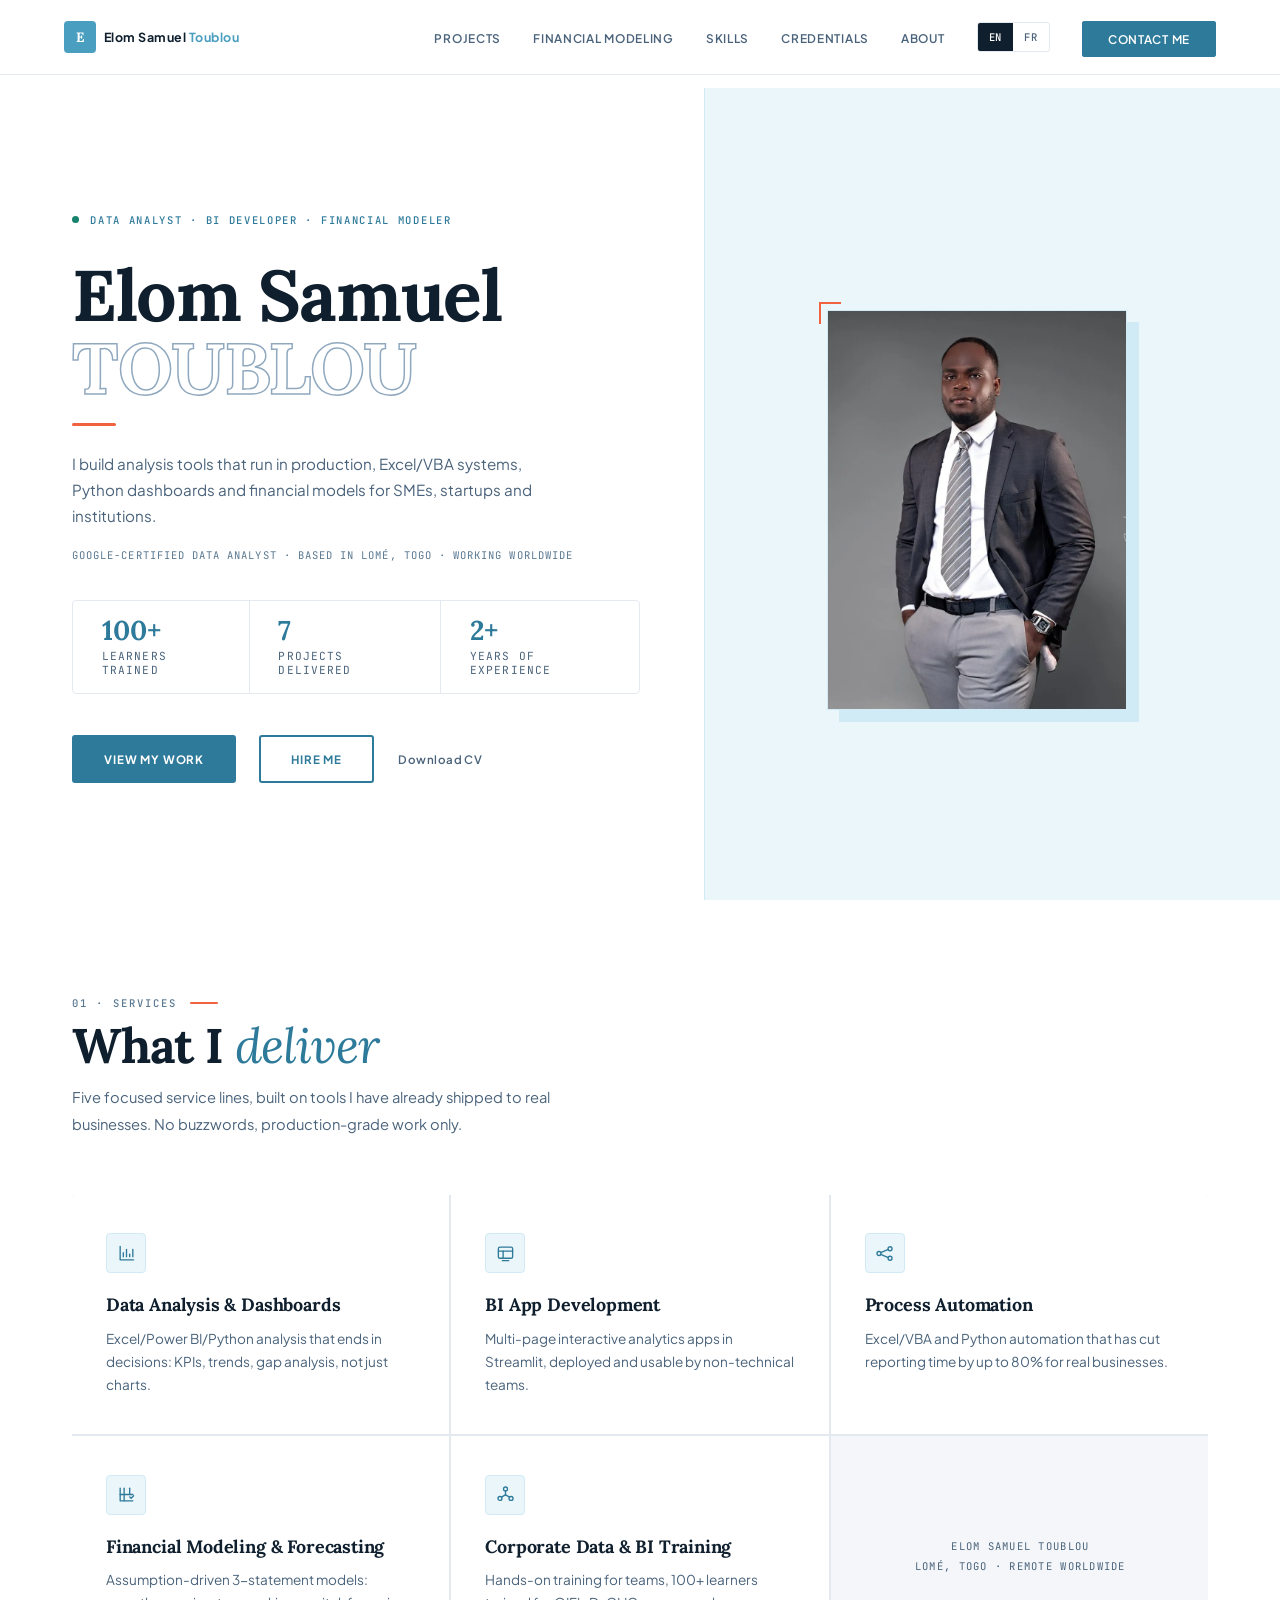
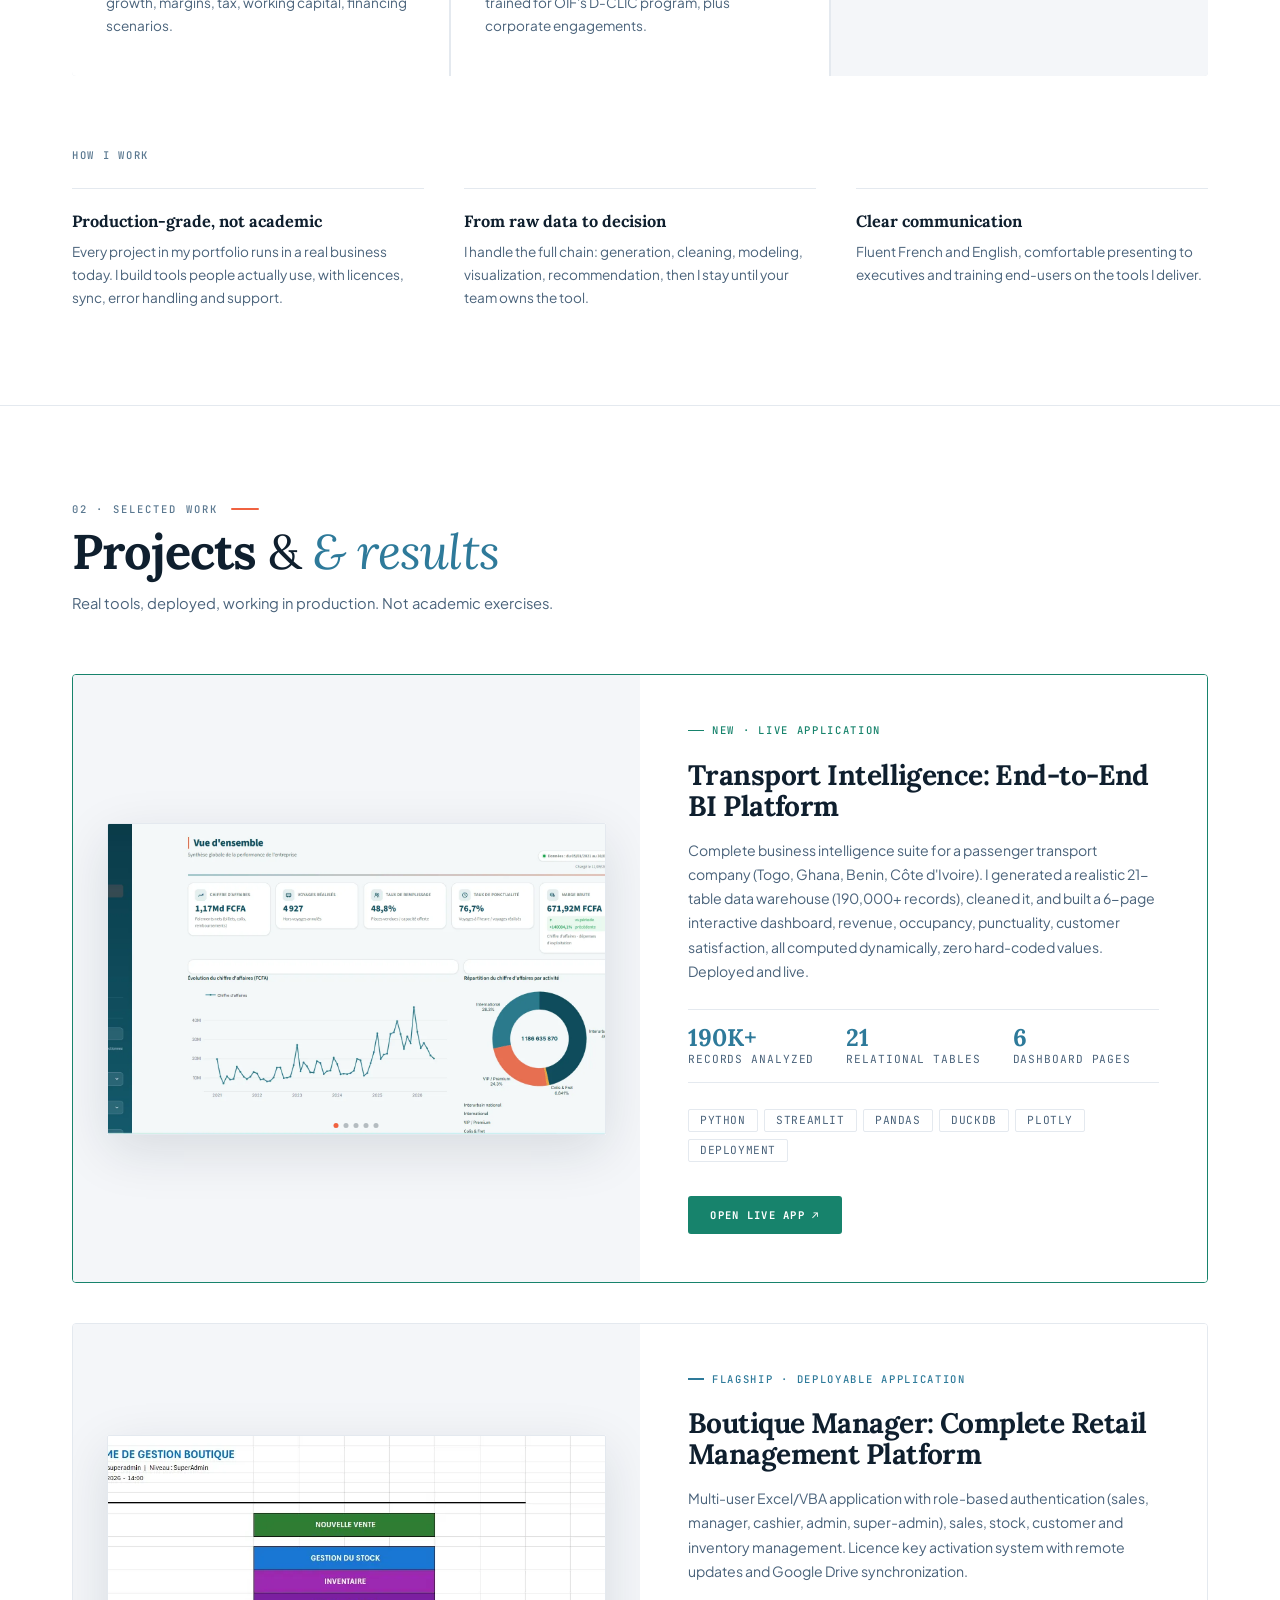
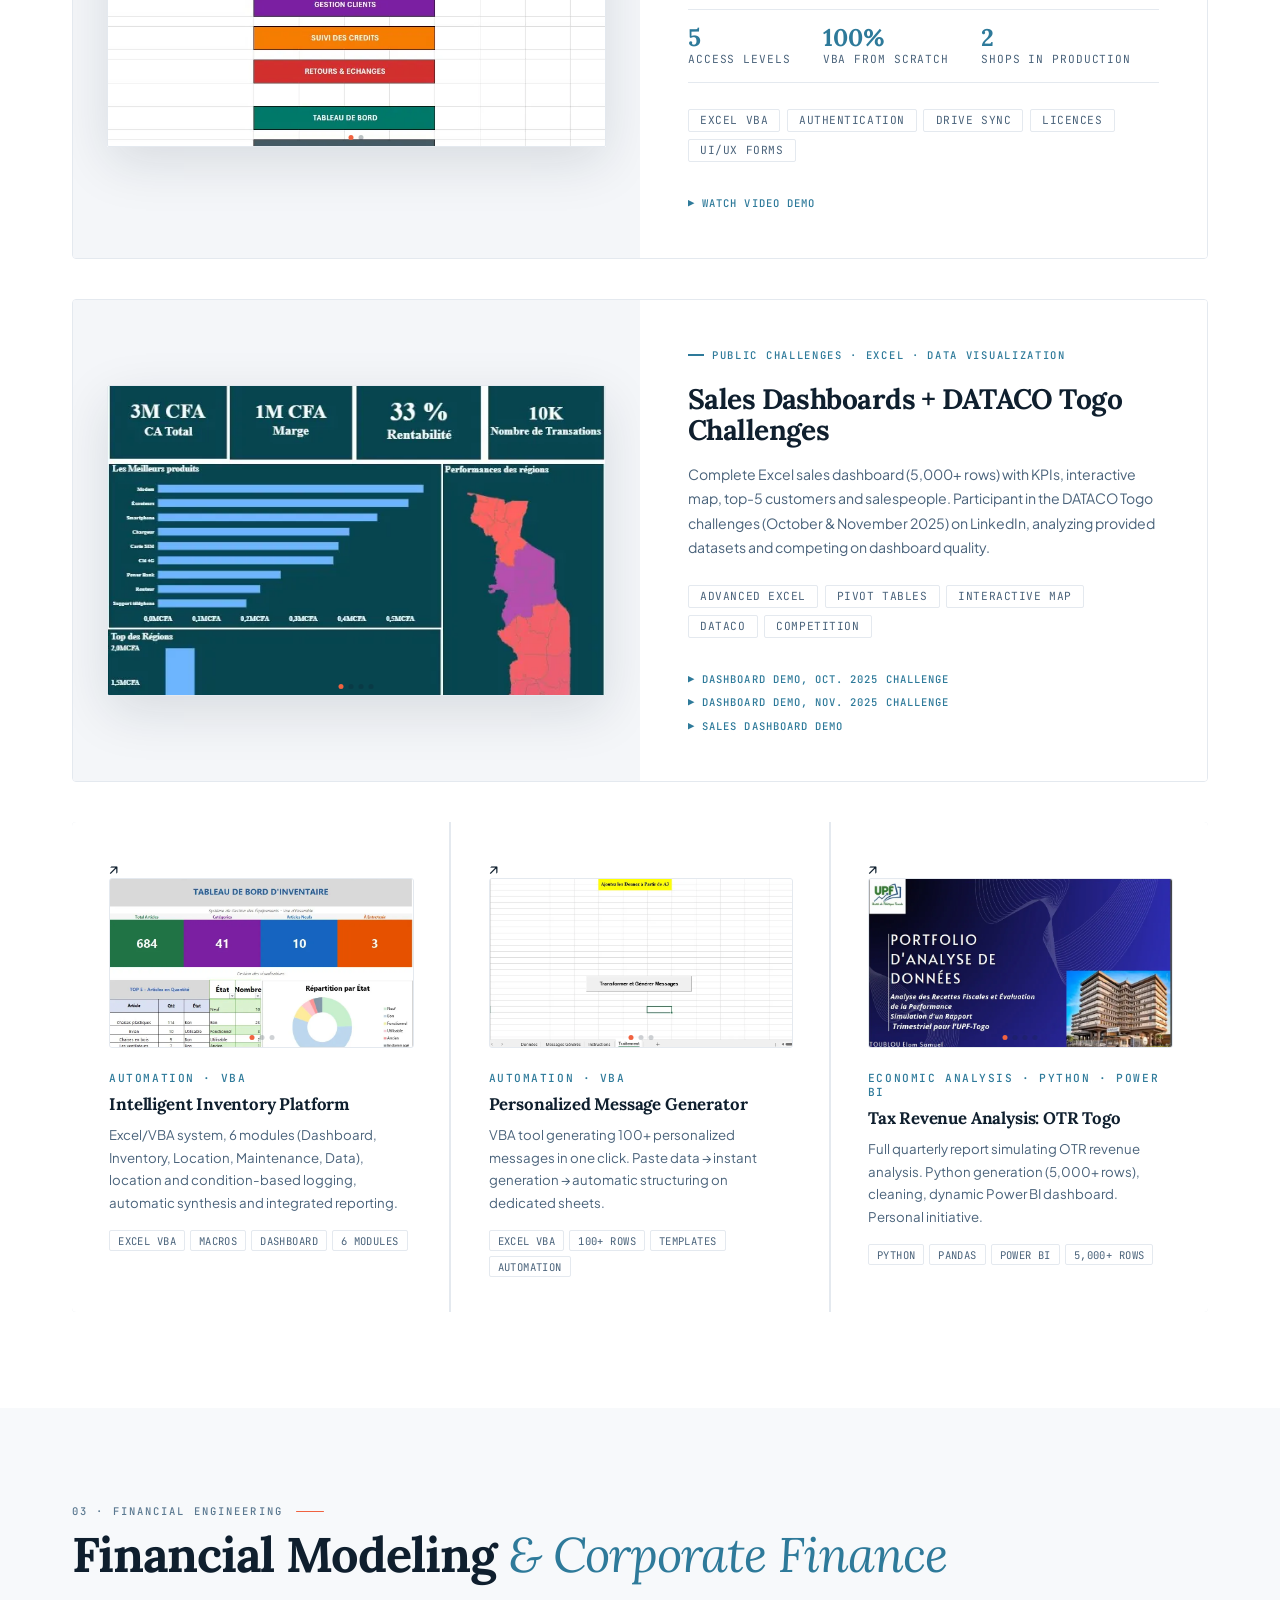
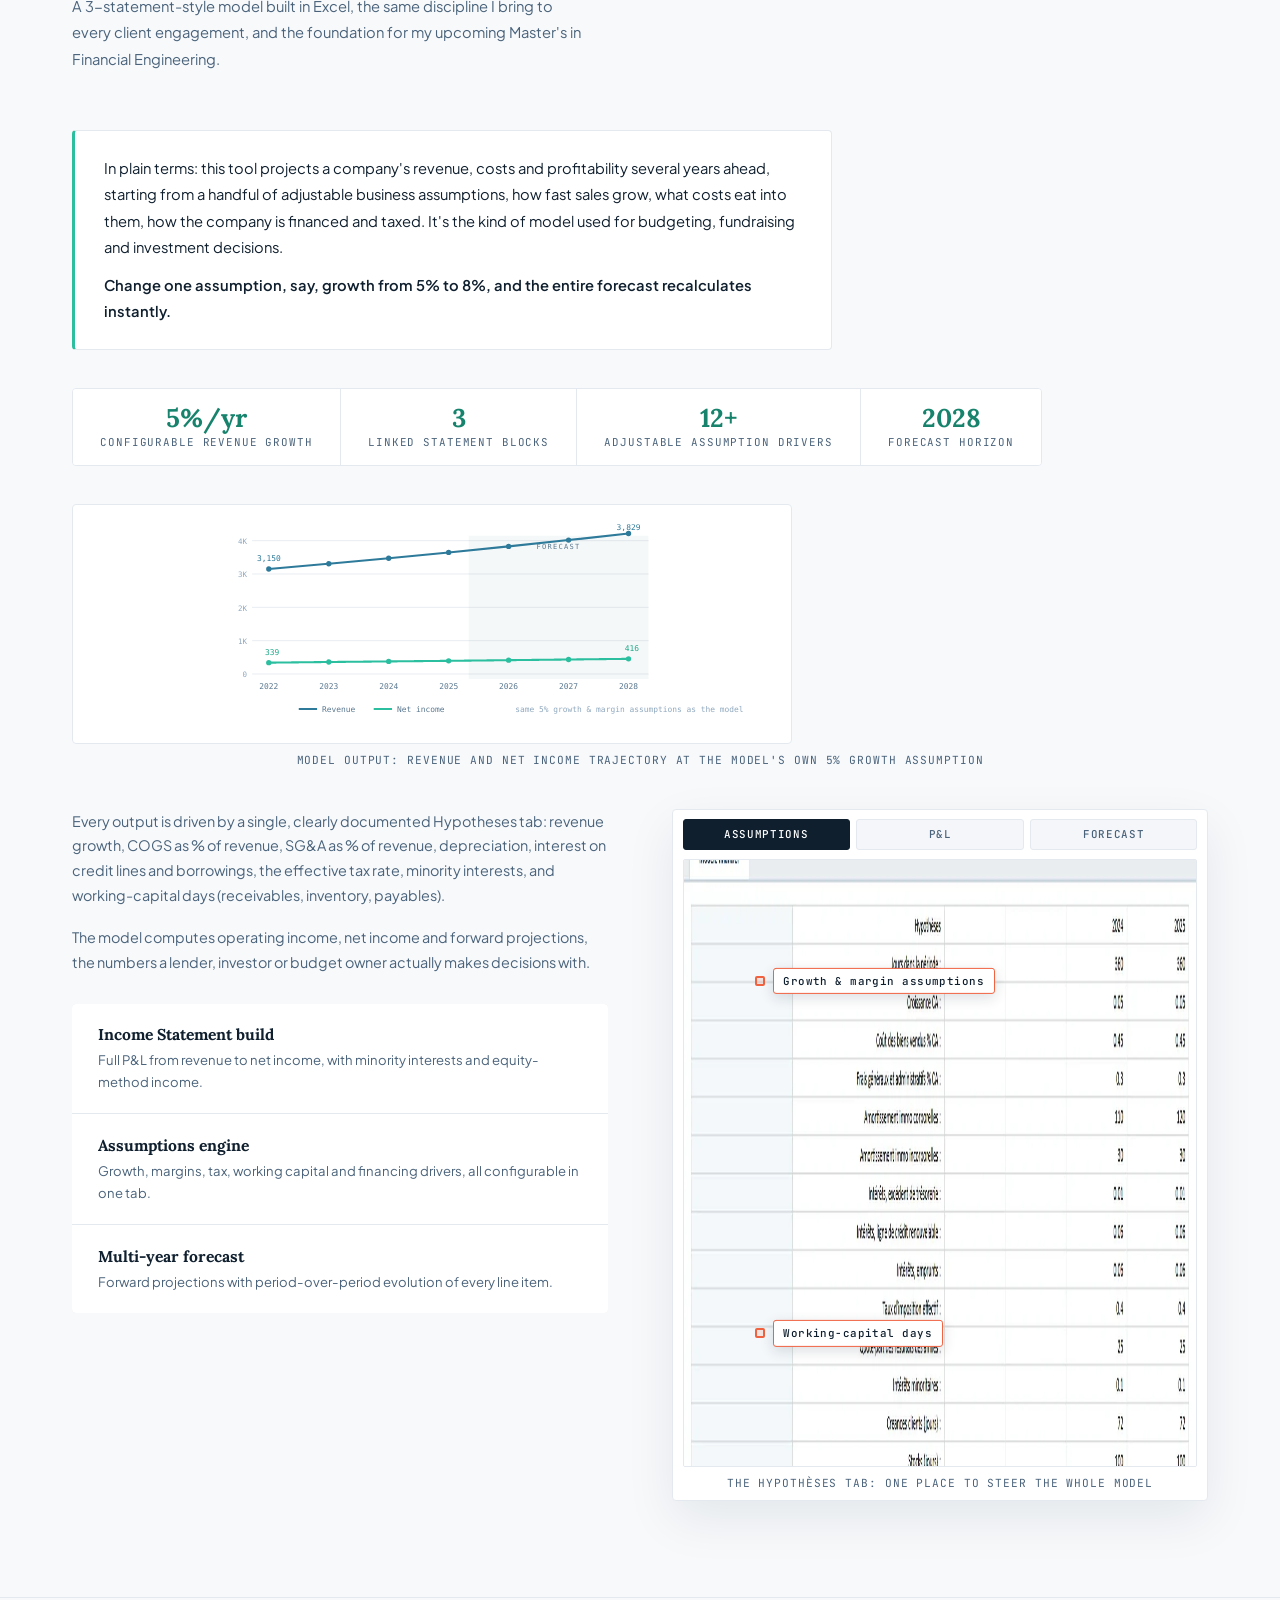
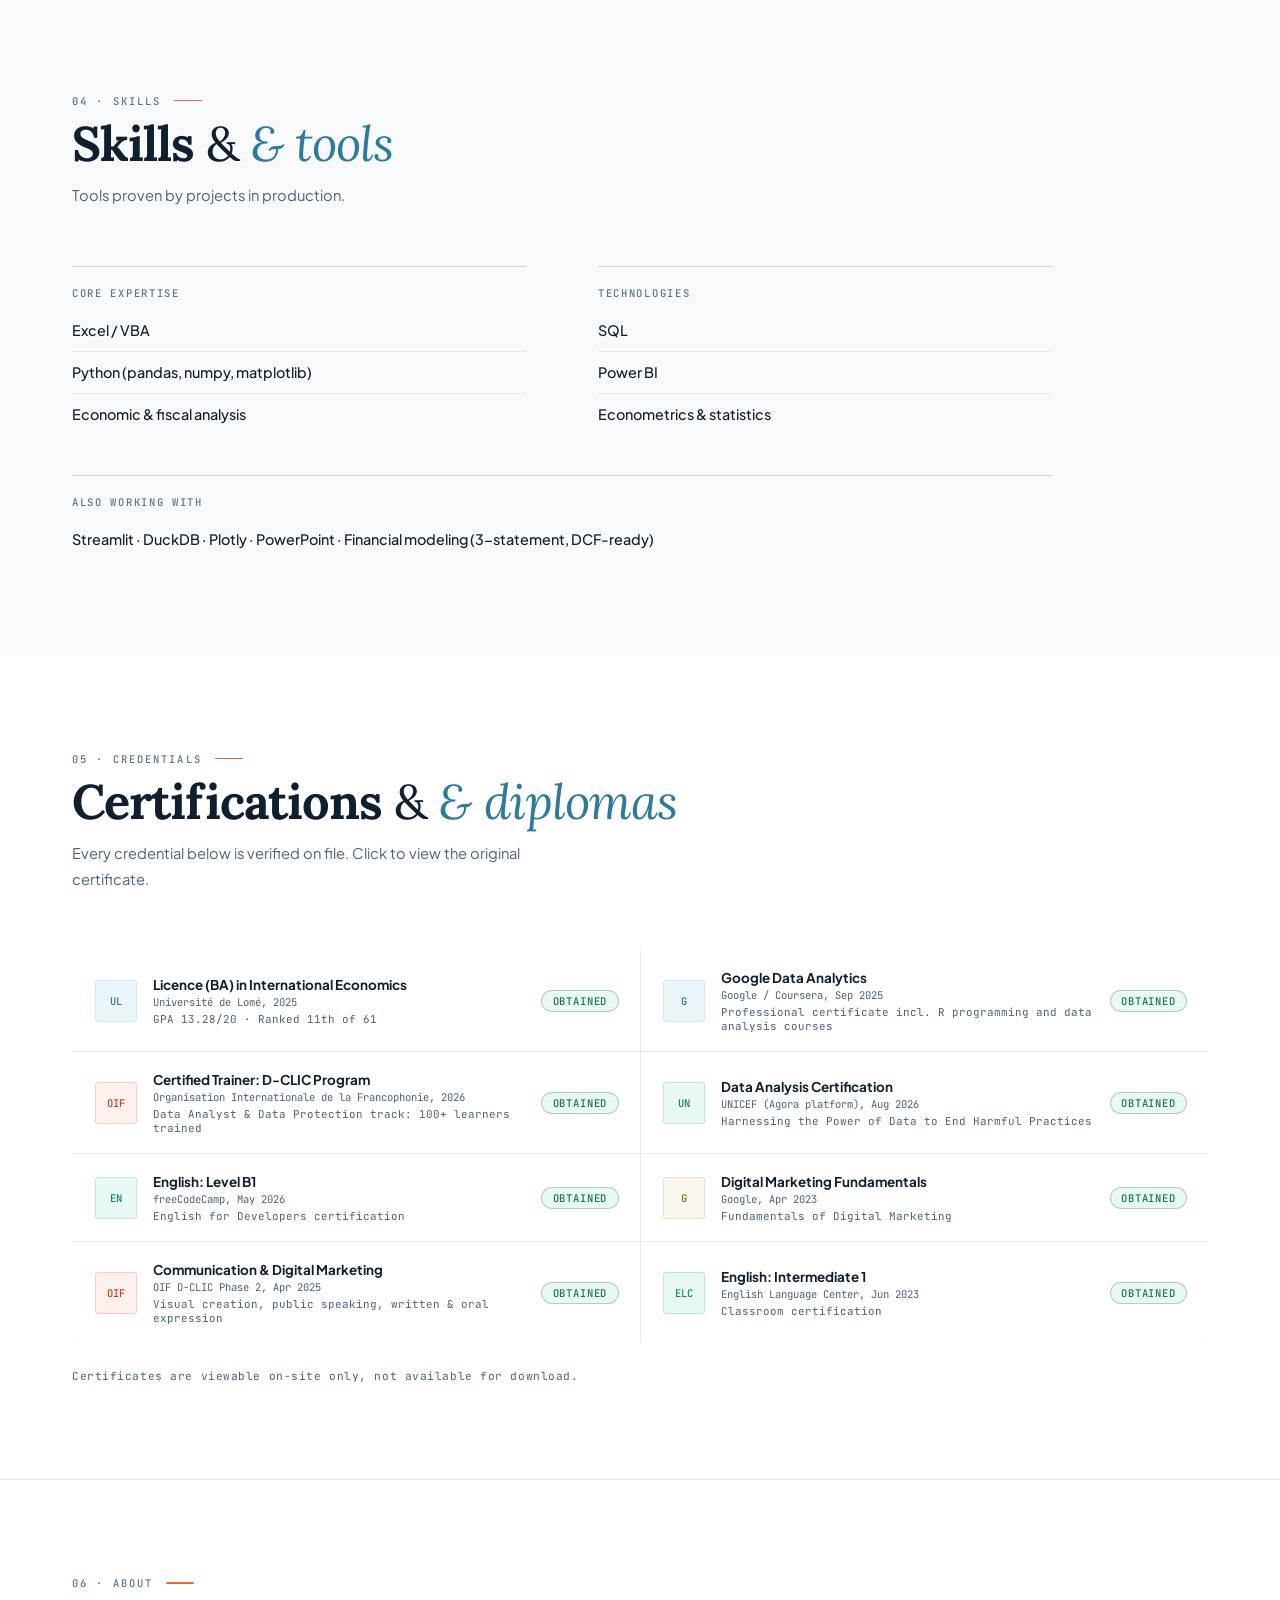
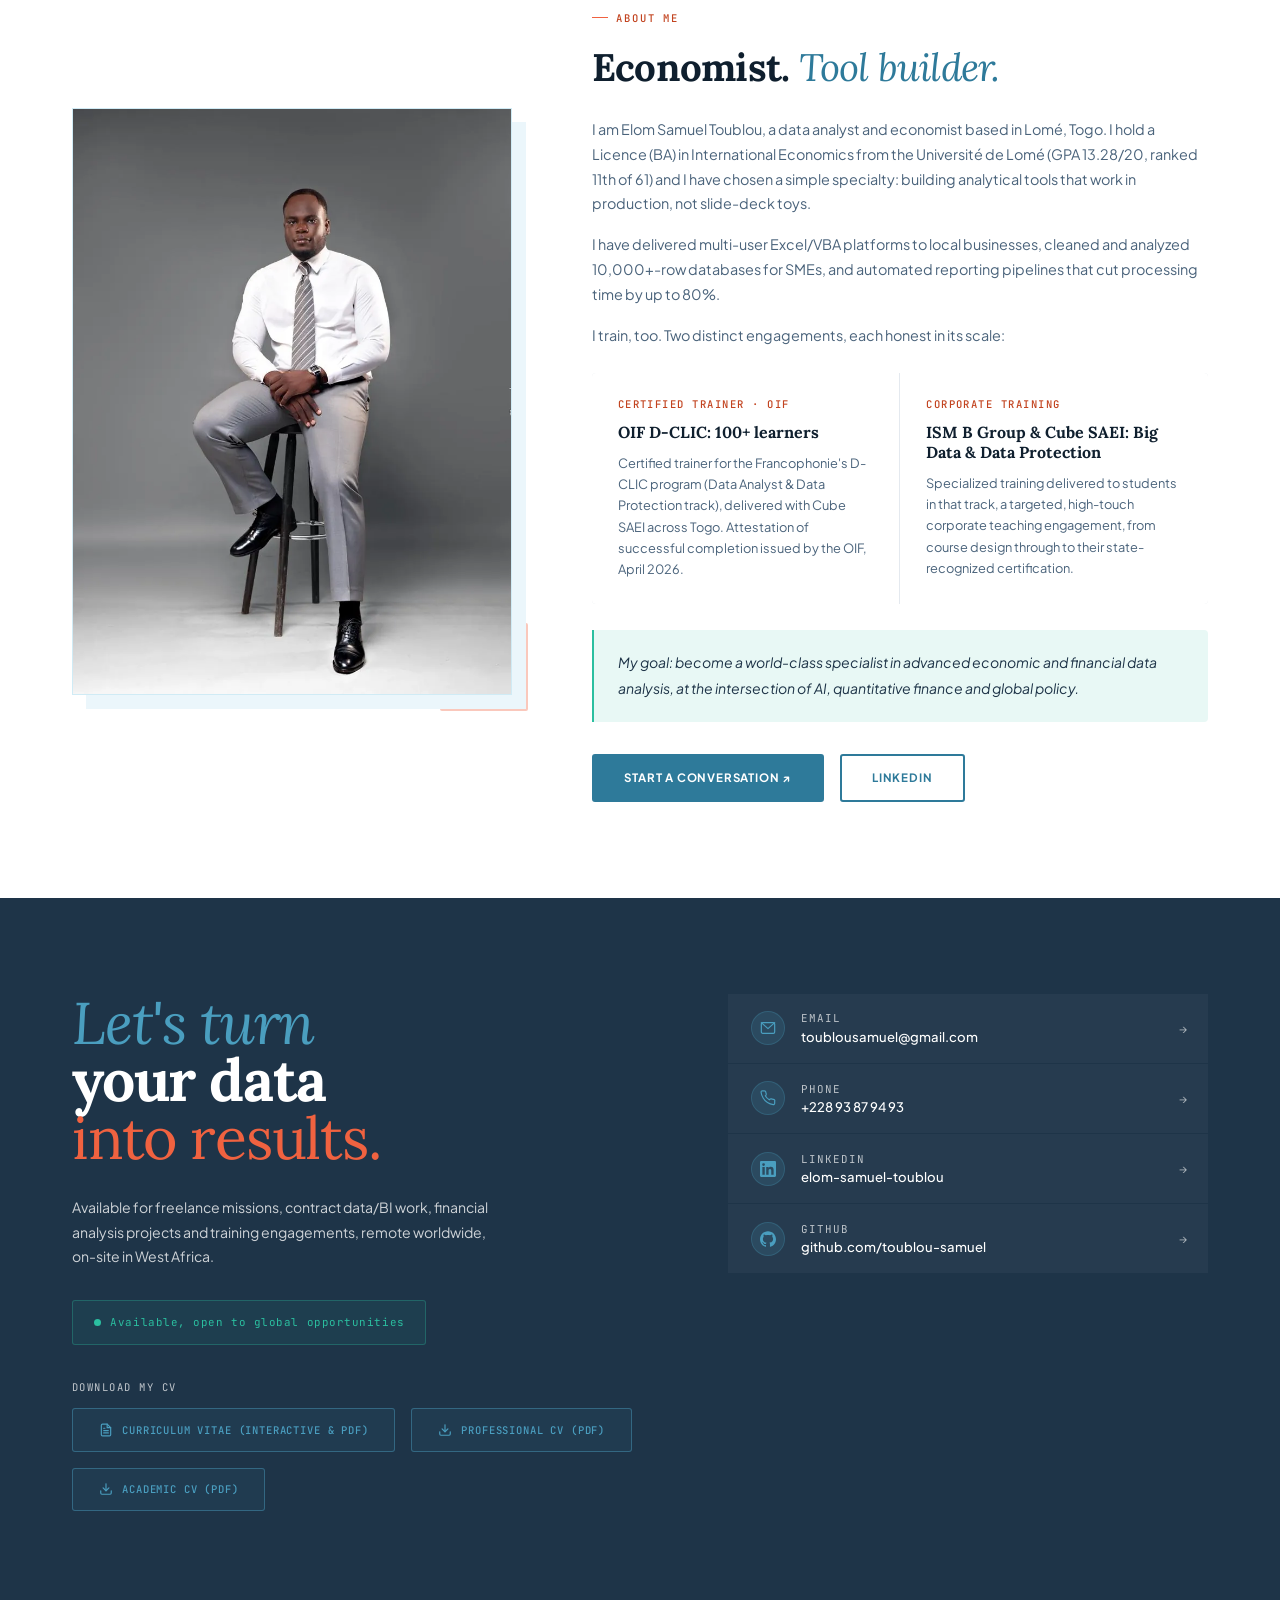
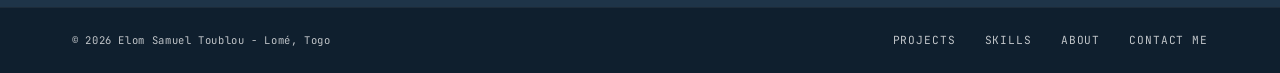
==== commit b60fbe5f: "feat: complete admin back-office, serverless analytics, and dynamic CV synchronization from DOCX" ====
--- a/index.html
+++ b/index.html
@@ -3,14 +3,37 @@
 <head>
 <meta charset="UTF-8">
 <meta name="viewport" content="width=device-width, initial-scale=1.0">
-<title data-i18n="meta.title">Elom Samuel Toublou — Freelance Data Analyst & BI Developer | Lomé, Togo</title>
+<title data-i18n="meta.title">Elom Samuel Toublou - Freelance Data Analyst & BI Developer | Lomé, Togo</title>
 <meta name="description" data-i18n-content="meta.description" content="Freelance data analyst, Power BI developer and financial modeling consultant based in Lomé, Togo. Excel/VBA automation, Python dashboards, Streamlit BI apps. Available remotely worldwide.">
 <meta name="author" content="Elom Samuel Toublou">
 <meta name="theme-color" content="#0F1F2E">
 
+<!-- Structured data (SEO) -->
+<script type="application/ld+json">
+{
+  "@context": "https://schema.org",
+  "@type": "Person",
+  "name": "Elom Samuel Toublou",
+  "jobTitle": "Data Analyst & BI Developer",
+  "email": "mailto:toublousamuel@gmail.com",
+  "telephone": "+22893879493",
+  "url": "https://elom-toublou.vercel.app/",
+  "sameAs": [
+    "https://www.linkedin.com/in/elom-samuel-toublou-056446346/",
+    "https://github.com/toublou-samuel"
+  ],
+  "address": {
+    "@type": "PostalAddress",
+    "addressLocality": "Lomé",
+    "addressCountry": "TG"
+  },
+  "alumniOf": { "@type": "CollegeOrUniversity", "name": "Université de Lomé" }
+}
+</script>
+
 <!-- Open Graph -->
 <meta property="og:type" content="website">
-<meta property="og:title" data-i18n-content="meta.ogTitle" content="Elom Samuel Toublou — Freelance Data Analyst & BI Developer">
+<meta property="og:title" data-i18n-content="meta.ogTitle" content="Elom Samuel Toublou - Freelance Data Analyst & BI Developer">
 <meta property="og:description" data-i18n-content="meta.ogDesc" content="Real tools, deployed and working: Excel/VBA systems, Python & Streamlit BI apps, Power BI dashboards, financial models. Based in Togo, available worldwide.">
 <meta property="og:url" content="https://elom-toublou.vercel.app/">
 <meta property="og:image" content="https://elom-toublou.vercel.app/assets/images/projects/transport-1.webp">
@@ -19,14 +42,15 @@
 <link rel="icon" href="data:image/svg+xml,<svg xmlns='http://www.w3.org/2000/svg' viewBox='0 0 36 36'><rect width='36' height='36' rx='6' fill='%234A9EBF'/><text x='50%25' y='56%25' dominant-baseline='middle' text-anchor='middle' font-family='Georgia,serif' font-weight='700' font-size='13' fill='white'>E</text></svg>">
 <link rel="preconnect" href="https://fonts.googleapis.com">
 <link rel="preconnect" href="https://fonts.gstatic.com" crossorigin>
+<link rel="preload" as="image" href="assets/images/projects/profile.webp" fetchpriority="high">
 <link href="https://fonts.googleapis.com/css2?family=Plus+Jakarta+Sans:wght@300;400;500;600;700;800&family=Lora:ital,wght@0,400;0,500;0,600;0,700;1,400;1,500;1,700&family=JetBrains+Mono:wght@300;400;500&display=swap" rel="stylesheet">
 <link rel="stylesheet" href="css/main.css">
 </head>
 <body>
 
+<div class="scroll-progress" aria-hidden="true"></div>
+
 <a class="skip-link" href="#main" data-i18n="nav.skipToContent">Skip to main content</a>
-<canvas id="starfield" aria-hidden="true"></canvas>
-<div id="caret" aria-hidden="true"></div>
 
 <!-- ══ CERTIFICATE PROTECTED VIEWER ══ -->
 <div class="cert-viewer" id="cert-viewer" role="dialog" aria-modal="true" aria-label="Certificate viewer" data-viewer-title="Certificate viewer">
@@ -35,10 +59,9 @@
     <p class="cv-title" id="cert-viewer-title" data-i18n="certifications.viewerTitle">Certificate viewer</p>
     <div class="cv-img-wrap">
       <img id="cert-viewer-img" src="" alt="" draggable="false">
-      <div class="cv-watermark" aria-hidden="true"><span data-i18n="certifications.viewerNote">Portfolio Preview — Elom Samuel Toublou</span></div>
-    </div>
-  </div>
-  <p class="cv-hint" data-i18n="certifications.viewerNote">Portfolio Preview — Elom Samuel Toublou</p>
+      <div class="cv-watermark" aria-hidden="true"><span data-i18n="certifications.viewerNote">Aperçu portfolio · Elom Samuel Toublou</span></div>
+    </div>
+  </div>  <p class="cv-hint" data-i18n="certifications.viewerNote">Aperçu portfolio · Elom Samuel Toublou</p>
 </div>
 
 <!-- ══ LIGHTBOX ══ -->
@@ -122,30 +145,24 @@
       <span class="h-eyebrow-txt" data-i18n="hero.eyebrow">Data Analyst · BI Developer · Financial Modeler</span>
     </div>
     <h1 class="h-name">
-      <span class="w-bold" data-i18n="hero.name">Elom</span><br>
-      <span class="w-italic" data-i18n="hero.name2">Samuel</span><br>
+      <span class="w-bold" data-i18n="hero.name">Elom</span> <span class="w-bold" data-i18n="hero.name2">Samuel</span><br>
       <span class="w-outline" data-i18n="hero.name3">TOUBLOU</span>
     </h1>
     <div class="h-bar"></div>
-    <div class="h-proof">
-      <span class="h-proof-dot"></span>
-      <span class="h-proof-txt" data-i18n="hero.proof">Google-certified data analyst · 7 tools in production · <strong>1,000+ people reached through training &amp; analysis</strong></span>
-    </div>
     <div class="h-sub">
-      <p class="h-role" data-i18n="hero.role">I turn raw data into decisions that move businesses forward</p>
-      <p class="h-desc" data-i18n="hero.desc">I build analysis tools that run in production — Excel/VBA systems, Python dashboards and financial models for SMEs, startups and institutions. Based in Lomé, Togo. Working with clients worldwide.</p>
-    </div>
+      <p class="h-desc" data-i18n="hero.desc">I build analysis tools that run in production, Excel/VBA systems, Python dashboards and financial models for SMEs, startups and institutions.</p>
+    </div>
+    <p class="h-loc" data-i18n="hero.loc">Google-certified data analyst · 7 tools in production</p>
     <div class="h-stats">
       <div class="stat"><div class="stat-n" data-i18n="hero.stat1n">100+</div><div class="stat-l" data-i18n="hero.stat1l">Learners trained</div></div>
       <div class="stat"><div class="stat-n" data-i18n="hero.stat2n">7</div><div class="stat-l" data-i18n="hero.stat2l">Projects delivered</div></div>
       <div class="stat"><div class="stat-n" data-i18n="hero.stat3n">2+</div><div class="stat-l" data-i18n="hero.stat3l">Years of experience</div></div>
     </div>
     <div class="h-btns">
-      <a href="#projects" class="btn btn-solid" data-i18n="hero.btnProjects">View my work ↓</a>
-      <a href="assets/documents/cv/Elom_Toublou_CV_Professional_EN.pdf" class="btn btn-ghost" download data-i18n="hero.btnCv">Download CV</a>
+      <a href="#projects" class="btn btn-solid" data-i18n="hero.btnProjects">View my work</a>
       <a href="mailto:toublousamuel@gmail.com" class="btn btn-ghost" data-i18n="hero.btnContact">Hire me</a>
-    </div>
-    <p class="cv-note" data-i18n="hero.cvNote">PDF — Professional & Academic versions</p>
+      <a href="cv.html" class="btn btn-text" target="_blank" rel="noopener" data-i18n="hero.btnCv">Download CV</a>
+    </div>
   </div>
 
   <div class="hero-right">
@@ -153,65 +170,24 @@
       <div class="corner-tl"></div>
       <div class="corner-br"></div>
       <div class="photo-wrap">
-        <img src="assets/images/projects/profile.webp" alt="Elom Samuel Toublou" width="864" height="1080" fetchpriority="high">
-      </div>
-      <div class="badge badge-1">
-        <div class="badge-lbl" data-i18n="hero.badge1l">Certification</div>
-        <div class="badge-val" data-i18n="hero.badge1v">Google</div>
-        <div class="badge-sub" data-i18n="hero.badge1s">Data Analytics</div>
-      </div>
-      <div class="badge badge-2">
-        <div class="badge-lbl" data-i18n="hero.badge2l">Core stack</div>
-        <div class="badge-val" data-i18n="hero.badge2v">Excel / VBA</div>
-        <div class="badge-sub" data-i18n="hero.badge2s">Advanced level</div>
-      </div>
-      <div class="badge badge-3">
-        <div class="badge-lbl" data-i18n="hero.badge3l">Available</div>
-        <div class="badge-val" data-i18n="hero.badge3v">Worldwide</div>
-        <div class="badge-sub" data-i18n="hero.badge3s">Remote & on-site</div>
+        <img src="assets/images/projects/profile.webp" alt="Elom Samuel Toublou, data analyst" width="864" height="1080" fetchpriority="high">
       </div>
     </div>
   </div>
 </header>
-
-<!-- ══ TICKER ══ -->
-<div class="ticker" aria-hidden="true">
-  <div class="ticker-track" id="ticker-track">
-    <div class="ti"><span class="tdot"></span>Python</div>
-    <div class="ti"><span class="tdot"></span>Excel / VBA</div>
-    <div class="ti"><span class="tdot"></span>Power BI</div>
-    <div class="ti"><span class="tdot"></span>SQL</div>
-    <div class="ti"><span class="tdot"></span>Streamlit</div>
-    <div class="ti"><span class="tdot"></span>DuckDB</div>
-    <div class="ti"><span class="tdot"></span>Financial Modeling</div>
-    <div class="ti"><span class="tdot"></span>Automation</div>
-    <div class="ti"><span class="tdot"></span>Econometrics</div>
-    <div class="ti"><span class="tdot"></span>Data Visualization</div>
-    <div class="ti"><span class="tdot"></span>Python</div>
-    <div class="ti"><span class="tdot"></span>Excel / VBA</div>
-    <div class="ti"><span class="tdot"></span>Power BI</div>
-    <div class="ti"><span class="tdot"></span>SQL</div>
-    <div class="ti"><span class="tdot"></span>Streamlit</div>
-    <div class="ti"><span class="tdot"></span>DuckDB</div>
-    <div class="ti"><span class="tdot"></span>Financial Modeling</div>
-    <div class="ti"><span class="tdot"></span>Automation</div>
-    <div class="ti"><span class="tdot"></span>Econometrics</div>
-    <div class="ti"><span class="tdot"></span>Data Visualization</div>
-  </div>
-</div>
 
 <!-- ══ SERVICES ══ -->
 <section id="services" aria-labelledby="services-title">
 <div class="section">
-  <div class="sec-label reveal"><span class="sec-num" data-i18n="services.label">01 — Services</span><span class="sec-dash"></span></div>
+  <div class="sec-label reveal"><span class="sec-num" data-i18n="services.label">01 · Services</span><span class="sec-dash"></span></div>
   <h2 class="sec-title reveal" id="services-title"><span class="w-bold" data-i18n="services.title1">What I</span> <span class="w-italic" data-i18n="services.title2">deliver</span></h2>
-  <p class="sec-sub reveal" data-i18n="services.sub">Five focused service lines, built on tools I have already shipped to real businesses. No buzzwords — production-grade work only.</p>
-
-  <div class="svc-grid">
+  <p class="sec-sub reveal" data-i18n="services.sub">Five focused service lines, built on tools I have already shipped to real businesses. No buzzwords, production-grade work only.</p>
+
+  <div class="svc-grid" id="svc-grid">
     <div class="svc-card reveal rd1">
       <div class="svc-icon"><svg viewBox="0 0 24 24" aria-hidden="true"><path d="M4 3v17h17"/><path d="M8 16v-5"/><path d="M12 16v-9"/><path d="M16 16v-3"/><path d="M20 16V7"/></svg></div>
       <h3 class="svc-title" data-i18n="services.s1t">Data Analysis &amp; Dashboards</h3>
-      <p class="svc-desc" data-i18n="services.s1d">Excel/Power BI/Python analysis that ends in decisions: KPIs, trends, gap analysis — not just charts.</p>
+      <p class="svc-desc" data-i18n="services.s1d">Excel/Power BI/Python analysis that ends in decisions: KPIs, trends, gap analysis, not just charts.</p>
     </div>
     <div class="svc-card reveal rd2">
       <div class="svc-icon"><svg viewBox="0 0 24 24" aria-hidden="true"><rect x="3" y="4" width="18" height="14" rx="2"/><path d="M3 9h18"/><path d="M9 9v9"/><path d="M8 21h8"/></svg></div>
@@ -231,24 +207,23 @@
     <div class="svc-card reveal rd2">
       <div class="svc-icon"><svg viewBox="0 0 24 24" aria-hidden="true"><circle cx="12" cy="5" r="2.5"/><circle cx="5" cy="17" r="2.5"/><circle cx="19" cy="17" r="2.5"/><path d="M12 7.5v5"/><path d="M12 12.5L6.8 15.2"/><path d="M12 12.5l5.2 2.7"/></svg></div>
       <h3 class="svc-title" data-i18n="services.s5t">Corporate Data &amp; BI Training</h3>
-      <p class="svc-desc" data-i18n="services.s5d">Hands-on training for teams — 100+ learners trained for OIF's D-CLIC program, plus corporate engagements.</p>
-    </div>
-    <!-- TODO: CONFIRM WITH ELOM — service card 5 slot: keep grid balanced at 5 cards or add a 6th line (e.g. Statistical/Econometric Studies)? -->
-    <div class="svc-card reveal rd3" style="display:flex;align-items:center;justify-content:center;background:var(--gray-1);">
-      <p style="font-family:var(--mono);font-size:.6rem;color:var(--gray-4);letter-spacing:.12em;text-transform:uppercase;text-align:center;line-height:1.9">Elom Samuel Toublou<br>Lomé, Togo · Remote worldwide</p>
+      <p class="svc-desc" data-i18n="services.s5d">Hands-on training for teams, 100+ learners trained for OIF's D-CLIC program, plus corporate engagements.</p>
+    </div>
+    <div class="svc-card svc-foot reveal rd3">
+      <p>Elom Samuel Toublou<br>Lomé, Togo · Remote worldwide</p>
     </div>
   </div>
 
   <div class="how-wrap">
     <p class="how-title reveal" data-i18n="services.howTitle">How I work</p>
-    <div class="how-grid">
+    <div class="how-grid" id="how-grid">
       <div class="how-item reveal rd1">
         <h4 class="how-t" data-i18n="services.how1t">Production-grade, not academic</h4>
-        <p class="how-d" data-i18n="services.how1d">Every project in my portfolio runs in a real business today. I build tools people actually use — with licences, sync, error handling and support.</p>
+        <p class="how-d" data-i18n="services.how1d">Every project in my portfolio runs in a real business today. I build tools people actually use, with licences, sync, error handling and support.</p>
       </div>
       <div class="how-item reveal rd2">
         <h4 class="how-t" data-i18n="services.how2t">From raw data to decision</h4>
-        <p class="how-d" data-i18n="services.how2d">I handle the full chain: generation, cleaning, modeling, visualization, recommendation — then I stay until your team owns the tool.</p>
+        <p class="how-d" data-i18n="services.how2d">I handle the full chain: generation, cleaning, modeling, visualization, recommendation, then I stay until your team owns the tool.</p>
       </div>
       <div class="how-item reveal rd3">
         <h4 class="how-t" data-i18n="services.how3t">Clear communication</h4>
@@ -262,26 +237,27 @@
 <!-- ══ PROJETS ══ -->
 <section id="projects" aria-labelledby="projects-title">
 <div class="section">
-  <div class="sec-label reveal"><span class="sec-num" data-i18n="projects.label">02 — Selected work</span><span class="sec-dash"></span></div>
+  <div class="sec-label reveal"><span class="sec-num" data-i18n="projects.label">02 · Selected work</span><span class="sec-dash"></span></div>
   <h2 class="sec-title reveal" id="projects-title"><span class="w-bold" data-i18n="projects.title1">Projects</span> &amp; <span class="w-italic" data-i18n="projects.title2">results</span></h2>
   <p class="sec-sub reveal" data-i18n="projects.sub">Real tools, deployed, working in production. Not academic exercises.</p>
 
+  <div id="projects-list">
   <!-- TRANSPORT BI (new flagship) -->
   <div class="pf-card featured reveal">
     <div class="pf-visual">
       <div class="pf-car" id="car-transport" data-car-name="Transport Intelligence">
-        <div class="cs on"><img src="assets/images/projects/transport-1.webp" alt="Transport Intelligence — Executive Overview dashboard" loading="lazy" width="1918" height="912"></div>
-        <div class="cs"><img src="assets/images/projects/transport-2.webp" alt="Transport Intelligence — Commercial Performance page" loading="lazy" width="1917" height="917"></div>
-        <div class="cs"><img src="assets/images/projects/transport-3.webp" alt="Transport Intelligence — Operations page" loading="lazy" width="1920" height="921"></div>
-        <div class="cs"><img src="assets/images/projects/transport-4.webp" alt="Transport Intelligence — Financial Analysis page" loading="lazy" width="1920" height="910"></div>
-        <div class="cs"><img src="assets/images/projects/transport-5.webp" alt="Transport Intelligence — Customer Analytics page" loading="lazy" width="1920" height="913"></div>
+        <div class="cs on"><img src="assets/images/projects/transport-1.webp" alt="Transport Intelligence: Executive Overview dashboard" loading="lazy" width="1918" height="912"></div>
+        <div class="cs"><img src="assets/images/projects/transport-2.webp" alt="Transport Intelligence: Commercial Performance page" loading="lazy" width="1917" height="917"></div>
+        <div class="cs"><img src="assets/images/projects/transport-3.webp" alt="Transport Intelligence: Operations page" loading="lazy" width="1920" height="921"></div>
+        <div class="cs"><img src="assets/images/projects/transport-4.webp" alt="Transport Intelligence: Financial Analysis page" loading="lazy" width="1920" height="910"></div>
+        <div class="cs"><img src="assets/images/projects/transport-5.webp" alt="Transport Intelligence: Customer Analytics page" loading="lazy" width="1920" height="913"></div>
         <div class="cs-dots" role="tablist" aria-hidden="true"><span class="csdot on"></span><span class="csdot"></span><span class="csdot"></span><span class="csdot"></span><span class="csdot"></span></div>
       </div>
     </div>
     <div class="pf-info">
       <div class="pf-tag live" data-i18n="projects.transportTag">New · Live application</div>
-      <h3 class="pf-title" data-i18n="projects.transportTitle">Transport Intelligence — End-to-End BI Platform</h3>
-      <p class="pf-desc" data-i18n="projects.transportDesc">Complete business intelligence suite for a passenger transport company (Togo, Ghana, Benin, Côte d'Ivoire). I generated a realistic 21-table data warehouse (190,000+ records), cleaned it, and built a 6-page interactive dashboard — revenue, occupancy, punctuality, customer satisfaction — all computed dynamically, zero hard-coded values. Deployed and live.</p>
+      <h3 class="pf-title" data-i18n="projects.transportTitle">Transport Intelligence: End-to-End BI Platform</h3>
+      <p class="pf-desc" data-i18n="projects.transportDesc">Complete business intelligence suite for a passenger transport company (Togo, Ghana, Benin, Côte d'Ivoire). I generated a realistic 21-table data warehouse (190,000+ records), cleaned it, and built a 6-page interactive dashboard, revenue, occupancy, punctuality, customer satisfaction, all computed dynamically, zero hard-coded values. Deployed and live.</p>
       <div class="pf-metrics">
         <div><div class="mn" data-i18n="projects.transportM1">190K+</div><div class="ml" data-i18n="projects.transportM1l">Records analyzed</div></div>
         <div><div class="mn" data-i18n="projects.transportM2">21</div><div class="ml" data-i18n="projects.transportM2l">Relational tables</div></div>
@@ -307,12 +283,12 @@
     </div>
     <div class="pf-info">
       <div class="pf-tag" data-i18n="projects.boutiqueTag">Flagship · Deployable application</div>
-      <h3 class="pf-title" data-i18n="projects.boutiqueTitle">Boutique Manager — Complete Retail Management Platform</h3>
+      <h3 class="pf-title" data-i18n="projects.boutiqueTitle">Boutique Manager: Complete Retail Management Platform</h3>
       <p class="pf-desc" data-i18n="projects.boutiqueDesc">Multi-user Excel/VBA application with role-based authentication (sales, manager, cashier, admin, super-admin), sales, stock, customer and inventory management. Licence key activation system with remote updates and Google Drive synchronization.</p>
       <div class="pf-metrics">
         <div><div class="mn" data-i18n="projects.boutiqueM1">5</div><div class="ml" data-i18n="projects.boutiqueM1l">Access levels</div></div>
         <div><div class="mn" data-i18n="projects.boutiqueM2">100%</div><div class="ml" data-i18n="projects.boutiqueM2l">VBA from scratch</div></div>
-        <div><div class="mn" data-i18n="projects.boutiqueM3">∞</div><div class="ml" data-i18n="projects.boutiqueM3l">Deployable shops</div></div>
+        <div><div class="mn" data-i18n="projects.boutiqueM3">2</div><div class="ml" data-i18n="projects.boutiqueM3l">Shops in production</div></div>
       </div>
       <div class="pf-tags">
         <span class="tag">Excel VBA</span><span class="tag">Authentication</span><span class="tag">Drive Sync</span><span class="tag">Licences</span><span class="tag">UI/UX Forms</span>
@@ -328,7 +304,6 @@
 
     <!-- Inventaire -->
     <div class="proj-card reveal rd1">
-      <div class="proj-arr" aria-hidden="true">↗</div>
       <div class="proj-visual" data-car-name="Intelligent Inventory Platform">
         <div class="cs on"><img src="assets/images/projects/inventaire-1.webp" alt="Intelligent Inventory Platform" loading="lazy" width="946" height="584"></div>
         <div class="cs"><img src="assets/images/projects/inventaire-2.webp" alt="Intelligent Inventory Platform" loading="lazy" width="937" height="658"></div>
@@ -337,13 +312,12 @@
       </div>
       <div class="proj-type" data-i18n="projects.inventaireType">Automation · VBA</div>
       <h3 class="proj-title" data-i18n="projects.inventaireTitle">Intelligent Inventory Platform</h3>
-      <p class="proj-desc" data-i18n="projects.inventaireDesc">Excel/VBA system — 6 modules (Dashboard, Inventory, Location, Maintenance, Data), location and condition-based logging, automatic synthesis and integrated reporting.</p>
+      <p class="proj-desc" data-i18n="projects.inventaireDesc">Excel/VBA system, 6 modules (Dashboard, Inventory, Location, Maintenance, Data), location and condition-based logging, automatic synthesis and integrated reporting.</p>
       <div class="proj-tags"><span class="proj-tag">Excel VBA</span><span class="proj-tag">Macros</span><span class="proj-tag">Dashboard</span><span class="proj-tag">6 modules</span></div>
     </div>
 
     <!-- Générateur de messages -->
     <div class="proj-card reveal rd2">
-      <div class="proj-arr" aria-hidden="true">↗</div>
       <div class="proj-visual" data-car-name="Message Generator">
         <div class="cs on"><img src="assets/images/projects/message-1.webp" alt="Personalized Message Generator" loading="lazy" width="992" height="555"></div>
         <div class="cs"><img src="assets/images/projects/message-2.webp" alt="Personalized Message Generator" loading="lazy" width="1184" height="566"></div>
@@ -358,7 +332,6 @@
 
     <!-- OTR -->
     <div class="proj-card reveal rd3">
-      <div class="proj-arr" aria-hidden="true">↗</div>
       <div class="proj-visual" data-car-name="OTR Togo Analysis">
         <div class="cs on"><img src="assets/images/projects/otr-1.webp" alt="OTR Togo tax revenue analysis" loading="lazy" width="871" height="491"></div>
         <div class="cs"><img src="assets/images/projects/otr-2.webp" alt="OTR Togo tax revenue analysis" loading="lazy" width="1032" height="617"></div>
@@ -367,14 +340,14 @@
         <div class="cs-dots" aria-hidden="true"><span class="csdot on"></span><span class="csdot"></span><span class="csdot"></span><span class="csdot"></span></div>
       </div>
       <div class="proj-type" data-i18n="projects.otrType">Economic analysis · Python · Power BI</div>
-      <h3 class="proj-title" data-i18n="projects.otrTitle">Tax Revenue Analysis — OTR Togo</h3>
+      <h3 class="proj-title" data-i18n="projects.otrTitle">Tax Revenue Analysis: OTR Togo</h3>
       <p class="proj-desc" data-i18n="projects.otrDesc">Full quarterly report simulating OTR revenue analysis. Python generation (5,000+ rows), cleaning, dynamic Power BI dashboard. Personal initiative.</p>
       <div class="proj-tags"><span class="proj-tag">Python</span><span class="proj-tag">pandas</span><span class="proj-tag">Power BI</span><span class="proj-tag">5,000+ rows</span></div>
     </div>
   </div>
 
   <!-- DATACO -->
-  <div class="pf-card reveal" style="margin-top:2px">
+  <div class="pf-card reveal">
     <div class="pf-visual">
       <div class="pf-car" id="car-dataco" data-car-name="DATACO Dashboards">
         <div class="cs on"><img src="assets/images/projects/dataco-1.webp" alt="DATACO challenge dashboard" loading="lazy" width="592" height="617"></div>
@@ -387,16 +360,17 @@
     <div class="pf-info">
       <div class="pf-tag" data-i18n="projects.datacoTag">Public challenges · Excel · Data visualization</div>
       <h3 class="pf-title" data-i18n="projects.datacoTitle">Sales Dashboards + DATACO Togo Challenges</h3>
-      <p class="pf-desc" data-i18n="projects.datacoDesc">Complete Excel sales dashboard (5,000+ rows) with KPIs, interactive map, top-5 customers and salespeople. Participant in the DATACO Togo challenges (October &amp; November 2025) on LinkedIn — analyzing provided datasets and competing on dashboard quality.</p>
+      <p class="pf-desc" data-i18n="projects.datacoDesc">Complete Excel sales dashboard (5,000+ rows) with KPIs, interactive map, top-5 customers and salespeople. Participant in the DATACO Togo challenges (October &amp; November 2025) on LinkedIn, analyzing provided datasets and competing on dashboard quality.</p>
       <div class="pf-tags">
         <span class="tag">Advanced Excel</span><span class="tag">Pivot tables</span><span class="tag">Interactive map</span><span class="tag">DATACO</span><span class="tag">Competition</span>
       </div>
       <div class="pf-links-group">
-        <button class="pf-link" data-modal="modal-demo3" data-i18n="projects.demoOct">▶ Dashboard demo — Oct. 2025 challenge</button>
-        <button class="pf-link" data-modal="modal-demo4" data-i18n="projects.demoNov">▶ Dashboard demo — Nov. 2025 challenge</button>
+        <button class="pf-link" data-modal="modal-demo3" data-i18n="projects.demoOct">▶ Dashboard demo, Oct. 2025 challenge</button>
+        <button class="pf-link" data-modal="modal-demo4" data-i18n="projects.demoNov">▶ Dashboard demo, Nov. 2025 challenge</button>
         <button class="pf-link" data-modal="modal-demo2" data-i18n="projects.demoSales">▶ Sales dashboard demo</button>
       </div>
     </div>
+  </div>
   </div>
 </div>
 </section>
@@ -404,18 +378,18 @@
 <!-- ══ FINANCIAL MODELING ══ -->
 <section id="finmodel" aria-labelledby="finmodel-title">
 <div class="section">
-  <div class="sec-label reveal"><span class="sec-num" data-i18n="finmodel.label">03 — Financial Engineering</span><span class="sec-dash"></span></div>
+  <div class="sec-label reveal"><span class="sec-num" data-i18n="finmodel.label">03 · Financial Engineering</span><span class="sec-dash"></span></div>
   <h2 class="sec-title reveal" id="finmodel-title"><span class="w-bold" data-i18n="finmodel.title1">Financial Modeling</span> <span class="w-italic" data-i18n="finmodel.title2">&amp; Corporate Finance</span></h2>
-  <p class="sec-sub reveal" data-i18n="finmodel.sub">A 3-statement-style model built in Excel — the same discipline I bring to every client engagement, and the foundation for my upcoming Master's in Financial Engineering.</p>
+  <p class="sec-sub reveal" data-i18n="finmodel.sub">A 3-statement-style model built in Excel, the same discipline I bring to every client engagement, and the foundation for my upcoming Master's in Financial Engineering.</p>
 
   <!-- plain-language framing -->
   <div class="fm-intro reveal">
-    <p class="fm-plain" data-i18n="finmodel.plain">In plain terms: this tool projects a company's revenue, costs and profitability several years ahead, starting from a handful of adjustable business assumptions — how fast sales grow, what costs eat into them, how the company is financed and taxed. It's the kind of model used for budgeting, fundraising and investment decisions.</p>
-    <p class="fm-plain" data-i18n="finmodel.plain2">Change one assumption — say, growth from 5% to 8% — and the entire forecast recalculates instantly.</p>
+    <p class="fm-plain" data-i18n="finmodel.plain">In plain terms: this tool projects a company's revenue, costs and profitability several years ahead, starting from a handful of adjustable business assumptions, how fast sales grow, what costs eat into them, how the company is financed and taxed. It's the kind of model used for budgeting, fundraising and investment decisions.</p>
+    <p class="fm-plain" data-i18n="finmodel.plain2">Change one assumption, say, growth from 5% to 8%, and the entire forecast recalculates instantly.</p>
   </div>
 
   <!-- stat callouts -->
-  <div class="fm-stats reveal rd1">
+  <div class="fm-stats reveal rd1" id="fm-stats">
     <div class="fm-stat"><div class="mn">5%/yr</div><div class="ml" data-i18n="finmodel.stat1l">Configurable revenue growth</div></div>
     <div class="fm-stat"><div class="mn">3</div><div class="ml" data-i18n="finmodel.stat2l">Linked statement blocks</div></div>
     <div class="fm-stat"><div class="mn">12+</div><div class="ml" data-i18n="finmodel.stat3l">Adjustable assumption drivers</div></div>
@@ -425,20 +399,19 @@
   <!-- rendered chart (model's own outputs) -->
   <figure class="fm-chart reveal rd2">
     <img src="assets/images/finmodel/finchart.svg" alt="Line chart: revenue grows from 3,150 to 3,829 and net income from 339 to 416 between 2022 and 2028, following the model's 5% growth assumptions" width="560" height="240">
-    <figcaption class="fm-caption" data-i18n="finmodel.chartCaption">Model output — revenue and net income trajectory at the model's own 5% growth assumption</figcaption>
+    <figcaption class="fm-caption" data-i18n="finmodel.chartCaption">Model output: revenue and net income trajectory at the model's own 5% growth assumption</figcaption>
   </figure>
 
   <div class="fm-grid">
     <div class="fm-copy">
       <p class="reveal" data-i18n="finmodel.p1">Every output is driven by a single, clearly documented Hypotheses tab: revenue growth, COGS as % of revenue, SG&amp;A as % of revenue, depreciation, interest on credit lines and borrowings, the effective tax rate, minority interests, and working-capital days (receivables, inventory, payables).</p>
-      <p class="reveal rd1" data-i18n="finmodel.p2">The model computes operating income, net income and forward projections — the numbers a lender, investor or budget owner actually makes decisions with.</p>
-
-      <div class="fm-features">
+      <p class="reveal rd1" data-i18n="finmodel.p2">The model computes operating income, net income and forward projections, the numbers a lender, investor or budget owner actually makes decisions with.</p>
+
+      <div class="fm-features" id="fm-features">
         <div class="fm-feat reveal"><div class="fm-feat-t" data-i18n="finmodel.f1t">Income Statement build</div><div class="fm-feat-d" data-i18n="finmodel.f1d">Full P&amp;L from revenue to net income, with minority interests and equity-method income.</div></div>
-        <div class="fm-feat reveal rd1"><div class="fm-feat-t" data-i18n="finmodel.f2t">Assumptions engine</div><div class="fm-feat-d" data-i18n="finmodel.f2d">Growth, margins, tax, working capital and financing drivers — all configurable in one tab.</div></div>
+        <div class="fm-feat reveal rd1"><div class="fm-feat-t" data-i18n="finmodel.f2t">Assumptions engine</div><div class="fm-feat-d" data-i18n="finmodel.f2d">Growth, margins, tax, working capital and financing drivers, all configurable in one tab.</div></div>
         <div class="fm-feat reveal rd2"><div class="fm-feat-t" data-i18n="finmodel.f3t">Multi-year forecast</div><div class="fm-feat-d" data-i18n="finmodel.f3d">Forward projections with period-over-period evolution of every line item.</div></div>
       </div>
-      <!-- TODO: CONFIRM WITH ELOM — the underlying .xlsx financial model is NOT downloadable from the site (screenshots only), as a protection default. Say the word if you want it downloadable. -->
     </div>
 
     <div class="fm-shot reveal rd1">
@@ -449,11 +422,11 @@
           <button class="fm-tab" data-fm="forecast" role="tab" aria-selected="false" data-i18n="finmodel.tab3">Forecast</button>
         </div>
         <div class="fm-anno-wrap">
-          <img id="fm-img" src="assets/images/finmodel/zoom-assumptions.webp" alt="Financial model — assumptions panel: growth rate, cost ratios, tax and working-capital drivers" width="1881" height="608" loading="lazy">
+          <img id="fm-img" src="assets/images/finmodel/zoom-assumptions.webp" alt="Financial model, assumptions panel: growth rate, cost ratios, tax and working-capital drivers" width="1881" height="608" loading="lazy">
           <div class="fm-callout" style="--cx:14%;--cy:20%" aria-hidden="true"><span data-i18n="finmodel.anno1">Growth &amp; margin assumptions</span></div>
           <div class="fm-callout fm-c2" style="--cx:14%;--cy:78%" aria-hidden="true"><span data-i18n="finmodel.anno2">Working-capital days</span></div>
         </div>
-        <p class="fm-caption" id="fm-cap" data-i18n="finmodel.capAssumptions">The Hypothèses tab — one place to steer the whole model</p>
+        <p class="fm-caption" id="fm-cap" data-i18n="finmodel.capAssumptions">The Hypothèses tab: one place to steer the whole model</p>
       </div>
     </div>
   </div>
@@ -463,24 +436,31 @@
 <!-- ══ SKILLS ══ -->
 <section id="skills" aria-labelledby="skills-title">
 <div class="section">
-  <div class="sec-label reveal"><span class="sec-num" data-i18n="skills.label">04 — Skills</span><span class="sec-dash"></span></div>
-  <h2 class="sec-title reveal" id="skills-title"><span class="w-bold" data-i18n="skills.title1">Skills</span> &amp; <span class="w-italic" data-i18n="skills.title2">mastery</span></h2>
+  <div class="sec-label reveal"><span class="sec-num" data-i18n="skills.label">04 · Skills</span><span class="sec-dash"></span></div>
+  <h2 class="sec-title reveal" id="skills-title"><span class="w-bold" data-i18n="skills.title1">Skills</span> &amp; <span class="w-italic" data-i18n="skills.title2">tools</span></h2>
   <p class="sec-sub reveal" data-i18n="skills.sub">Tools proven by projects in production.</p>
 
   <div class="skills-layout">
-    <div>
-      <p class="sk-title reveal" data-i18n="skills.mastery">Mastery level</p>
-      <div class="skill-row reveal"><span class="skill-nm" data-i18n="skills.s1">Excel / VBA</span><div class="skill-track"><div class="skill-fill" data-w="93"></div></div><span class="skill-pct">93%</span></div>
-      <div class="skill-row reveal rd1"><span class="skill-nm" data-i18n="skills.s2">Python (pandas, numpy, matplotlib)</span><div class="skill-track"><div class="skill-fill" data-w="78"></div></div><span class="skill-pct">78%</span></div>
-      <div class="skill-row reveal rd2"><span class="skill-nm" data-i18n="skills.s3">SQL</span><div class="skill-track"><div class="skill-fill" data-w="72"></div></div><span class="skill-pct">72%</span></div>
-      <div class="skill-row reveal rd3"><span class="skill-nm" data-i18n="skills.s4">Power BI</span><div class="skill-track"><div class="skill-fill" data-w="70"></div></div><span class="skill-pct">70%</span></div>
-      <div class="skill-row reveal"><span class="skill-nm" data-i18n="skills.s5">Economic &amp; fiscal analysis</span><div class="skill-track"><div class="skill-fill" data-w="85"></div></div><span class="skill-pct">85%</span></div>
-      <div class="skill-row reveal rd1"><span class="skill-nm" data-i18n="skills.s6">Data visualization</span><div class="skill-track"><div class="skill-fill" data-w="80"></div></div><span class="skill-pct">80%</span></div>
-      <div class="skill-row reveal rd2"><span class="skill-nm" data-i18n="skills.s7">Econometrics &amp; statistics</span><div class="skill-track"><div class="skill-fill" data-w="65"></div></div><span class="skill-pct">65%</span></div>
-      <div class="skill-row reveal rd3"><span class="skill-nm" data-i18n="skills.s8">R (base)</span><div class="skill-track"><div class="skill-fill" data-w="45"></div></div><span class="skill-pct">45%</span></div>
-      <div class="sk-extra reveal">
-        <div class="sk-extra-t" data-i18n="skills.extraTitle">Also working with</div>
-        <div class="sk-extra-v" data-i18n="skills.extra">Streamlit · DuckDB · Plotly · PowerPoint · Financial modeling (3-statement, DCF-ready)</div>
+    <div class="sk-group reveal">
+      <p class="sk-group-t" data-i18n="skills.coreTitle">Core expertise</p>
+      <div class="sk-items">
+        <div class="sk-item" data-i18n="skills.s1">Excel / VBA</div>
+        <div class="sk-item" data-i18n="skills.s2">Python (pandas, numpy, matplotlib)</div>
+        <div class="sk-item" data-i18n="skills.s5">Economic &amp; fiscal analysis</div>
+      </div>
+    </div>
+    <div class="sk-group reveal rd1">
+      <p class="sk-group-t" data-i18n="skills.techTitle">Technologies</p>
+      <div class="sk-items">
+        <div class="sk-item" data-i18n="skills.s3">SQL</div>
+        <div class="sk-item" data-i18n="skills.s4">Power BI</div>
+        <div class="sk-item" data-i18n="skills.s7">Econometrics &amp; statistics</div>
+      </div>
+    </div>
+    <div class="sk-group reveal rd2">
+      <p class="sk-group-t" data-i18n="skills.toolsTitle">Also working with</p>
+      <div class="sk-items">
+        <div class="sk-item" data-i18n="skills.extra">Streamlit · DuckDB · Plotly · PowerPoint · Financial modeling (3-statement, DCF-ready)</div>
       </div>
     </div>
   </div>
@@ -490,26 +470,26 @@
 <!-- ══ CERTIFICATIONS ══ -->
 <section id="certifications" aria-labelledby="certs-title">
 <div class="section">
-  <div class="sec-label reveal"><span class="sec-num" data-i18n="certifications.label">05 — Credentials</span><span class="sec-dash"></span></div>
+  <div class="sec-label reveal"><span class="sec-num" data-i18n="certifications.label">05 · Credentials</span><span class="sec-dash"></span></div>
   <h2 class="sec-title reveal" id="certs-title"><span class="w-bold" data-i18n="certifications.title1">Certifications</span> &amp; <span class="w-italic" data-i18n="certifications.title2">diplomas</span></h2>
   <p class="sec-sub reveal" data-i18n="certifications.sub">Every credential below is verified on file. Click to view the original certificate.</p>
 
-  <div class="cert-grid">
+  <div class="cert-grid" id="cert-grid">
     <button class="cert reveal" data-cert="diploma">
       <div class="cert-badge cb-blue" aria-hidden="true">UL</div>
       <div class="cert-info">
         <div class="cert-nm" data-i18n="certifications.c1">Licence (BA) in International Economics</div>
-        <div class="cert-org" data-i18n="certifications.c1o">Université de Lomé — 2025</div>
+        <div class="cert-org" data-i18n="certifications.c1o">Université de Lomé, 2025</div>
         <div class="cert-sub" data-i18n="certifications.c1d">GPA 13.28/20 · Ranked 11th of 61</div>
       </div>
       <span class="cpill cp-done" data-i18n="certifications.statusObtained">Obtained</span>
     </button>
 
-    <button class="cert reveal rd1" data-cert="google-dm">
+    <button class="cert reveal rd1" data-cert="coursera-1">
       <div class="cert-badge cb-blue" aria-hidden="true">G</div>
       <div class="cert-info">
         <div class="cert-nm" data-i18n="certifications.c2">Google Data Analytics</div>
-        <div class="cert-org" data-i18n="certifications.c2o">Google / Coursera — Sep 2025</div>
+        <div class="cert-org" data-i18n="certifications.c2o">Google / Coursera, Sep 2025</div>
         <div class="cert-sub" data-i18n="certifications.c2d">Professional certificate incl. R programming and data analysis courses</div>
       </div>
       <span class="cpill cp-done" data-i18n="certifications.statusObtained">Obtained</span>
@@ -518,9 +498,9 @@
     <button class="cert reveal rd2" data-cert="oif-dclic3">
       <div class="cert-badge cb-coral" aria-hidden="true">OIF</div>
       <div class="cert-info">
-        <div class="cert-nm" data-i18n="certifications.c3">Certified Trainer — D-CLIC Program</div>
-        <div class="cert-org" data-i18n="certifications.c3o">Organisation Internationale de la Francophonie — 2026</div>
-        <div class="cert-sub" data-i18n="certifications.c3d">Data Analyst &amp; Data Protection track — 100+ learners trained</div>
+        <div class="cert-nm" data-i18n="certifications.c3">Certified Trainer: D-CLIC Program</div>
+        <div class="cert-org" data-i18n="certifications.c3o">Organisation Internationale de la Francophonie, 2026</div>
+        <div class="cert-sub" data-i18n="certifications.c3d">Data Analyst &amp; Data Protection track, 100+ learners trained</div>
       </div>
       <span class="cpill cp-done" data-i18n="certifications.statusObtained">Obtained</span>
     </button>
@@ -529,7 +509,7 @@
       <div class="cert-badge cb-teal" aria-hidden="true">UN</div>
       <div class="cert-info">
         <div class="cert-nm" data-i18n="certifications.c4">Data Analysis Certification</div>
-        <div class="cert-org" data-i18n="certifications.c4o">UNICEF (Agora platform) — Aug 2026</div>
+        <div class="cert-org" data-i18n="certifications.c4o">UNICEF (Agora platform), Aug 2026</div>
         <div class="cert-sub" data-i18n="certifications.c4d">Harnessing the Power of Data to End Harmful Practices</div>
       </div>
       <span class="cpill cp-done" data-i18n="certifications.statusObtained">Obtained</span>
@@ -538,8 +518,8 @@
     <button class="cert reveal" data-cert="fcc-english">
       <div class="cert-badge cb-teal" aria-hidden="true">EN</div>
       <div class="cert-info">
-        <div class="cert-nm" data-i18n="certifications.c5">English — Level B1</div>
-        <div class="cert-org" data-i18n="certifications.c5o">freeCodeCamp — May 2026</div>
+        <div class="cert-nm" data-i18n="certifications.c5">English: Level B1</div>
+        <div class="cert-org" data-i18n="certifications.c5o">freeCodeCamp, May 2026</div>
         <div class="cert-sub" data-i18n="certifications.c5d">English for Developers certification</div>
       </div>
       <span class="cpill cp-done" data-i18n="certifications.statusObtained">Obtained</span>
@@ -549,7 +529,7 @@
       <div class="cert-badge cb-gold" aria-hidden="true">G</div>
       <div class="cert-info">
         <div class="cert-nm" data-i18n="certifications.c6">Digital Marketing Fundamentals</div>
-        <div class="cert-org" data-i18n="certifications.c6o">Google — Apr 2023</div>
+        <div class="cert-org" data-i18n="certifications.c6o">Google, Apr 2023</div>
         <div class="cert-sub" data-i18n="certifications.c6d">Fundamentals of Digital Marketing</div>
       </div>
       <span class="cpill cp-done" data-i18n="certifications.statusObtained">Obtained</span>
@@ -559,7 +539,7 @@
       <div class="cert-badge cb-coral" aria-hidden="true">OIF</div>
       <div class="cert-info">
         <div class="cert-nm" data-i18n="certifications.c7">Communication &amp; Digital Marketing</div>
-        <div class="cert-org" data-i18n="certifications.c7o">OIF D-CLIC Phase 2 — Apr 2025</div>
+        <div class="cert-org" data-i18n="certifications.c7o">OIF D-CLIC Phase 2, Apr 2025</div>
         <div class="cert-sub" data-i18n="certifications.c7d">Visual creation, public speaking, written &amp; oral expression</div>
       </div>
       <span class="cpill cp-done" data-i18n="certifications.statusObtained">Obtained</span>
@@ -568,60 +548,34 @@
     <button class="cert reveal rd3" data-cert="fcc-english">
       <div class="cert-badge cb-teal" aria-hidden="true">ELC</div>
       <div class="cert-info">
-        <div class="cert-nm" data-i18n="certifications.c8">English — Intermediate 1</div>
-        <div class="cert-org" data-i18n="certifications.c8o">English Language Center — Jun 2023</div>
+        <div class="cert-nm" data-i18n="certifications.c8">English: Intermediate 1</div>
+        <div class="cert-org" data-i18n="certifications.c8o">English Language Center, Jun 2023</div>
         <div class="cert-sub" data-i18n="certifications.c8d">Classroom certification</div>
       </div>
       <span class="cpill cp-done" data-i18n="certifications.statusObtained">Obtained</span>
     </button>
-
-    <button class="cert reveal" disabled>
-      <div class="cert-badge cb-blue" aria-hidden="true">PBI</div>
-      <div class="cert-info">
-        <div class="cert-nm" data-i18n="certifications.c9">Microsoft PL-300 — Power BI Analyst</div>
-        <div class="cert-org" data-i18n="certifications.c9o">Microsoft — target 2026</div>
-      </div>
-      <span class="cpill cp-plan" data-i18n="certifications.statusPlanned">Planned</span>
-    </button>
-
-    <button class="cert reveal rd1" disabled>
-      <div class="cert-badge cb-teal" aria-hidden="true">AI</div>
-      <div class="cert-info">
-        <div class="cert-nm" data-i18n="certifications.c10">CAIP — Certified AI Professional</div>
-        <div class="cert-org" data-i18n="certifications.c10o">PECB — target 2027</div>
-      </div>
-      <span class="cpill cp-plan" data-i18n="certifications.statusPlanned">Planned</span>
-    </button>
-  </div>
-  <p class="cert-note" data-i18n="certifications.note">Certificates are viewable on-site only — not available for download.</p>
+  </div>
+  <p class="cert-note" data-i18n="certifications.note">Certificates are viewable on-site only, not available for download.</p>
 </div>
 </section>
 
 <!-- ══ ABOUT ══ -->
 <section id="about" aria-labelledby="about-title">
 <div class="section">
-  <div class="sec-label reveal"><span class="sec-num" data-i18n="about.label">06 — About</span><span class="sec-dash"></span></div>
+  <div class="sec-label reveal"><span class="sec-num" data-i18n="about.label">06 · About</span><span class="sec-dash"></span></div>
   <div class="about-layout">
     <div class="about-photo-wrap reveal">
       <div class="about-photo">
-        <img src="assets/images/projects/about.webp" alt="Elom Samuel Toublou" loading="lazy" width="864" height="1080">
+        <img src="assets/images/projects/about.webp" alt="Elom Samuel Toublou during a training session" loading="lazy" width="864" height="1080">
       </div>
       <div class="photo-deco"></div>
-      <div class="about-exp-bar">
-        <div class="exp-item"><div class="exp-n" data-i18n="about.exp1n">100+</div><div class="exp-l" data-i18n="about.exp1l">Learners trained</div></div>
-        <div class="exp-item"><div class="exp-n" data-i18n="about.exp2n">7</div><div class="exp-l" data-i18n="about.exp2l">Projects delivered</div></div>
-        <div class="exp-item"><div class="exp-n" data-i18n="about.exp3n">2+</div><div class="exp-l" data-i18n="about.exp3l">Years of exp.</div></div>
-      </div>
     </div>
     <div class="reveal rd2">
       <div class="about-tag">
-        <span style="width:16px;height:1.5px;background:var(--coral);display:inline-block" aria-hidden="true"></span>
         <span data-i18n="about.tag">About me</span>
       </div>
       <h3 class="about-heading" id="about-title">
-        <span class="w-bold" data-i18n="about.heading1">Economist.</span><br>
-        <span class="w-italic" data-i18n="about.heading2">Tool</span><br>
-        <span class="w-bold" data-i18n="about.heading3">builder.</span>
+        <span class="w-bold" data-i18n="about.heading1">Economist.</span> <span class="w-italic" data-i18n="about.heading3">Tool builder.</span>
       </h3>
       <p class="ap" data-i18n="about.p1">I am Elom Samuel Toublou, a data analyst and economist based in Lomé, Togo. I hold a Licence (BA) in International Economics from the Université de Lomé (GPA 13.28/20, ranked 11th of 61) and I have chosen a simple specialty: building analytical tools that work in production, not slide-deck toys.</p>
       <p class="ap" data-i18n="about.p2">I have delivered multi-user Excel/VBA platforms to local businesses, cleaned and analyzed 10,000+-row databases for SMEs, and automated reporting pipelines that cut processing time by up to 80%.</p>
@@ -629,22 +583,22 @@
 
       <div class="training-cards">
         <div class="training-card">
-          <div class="tc-tag" data-i18n="about.exp1l">Learners trained</div>
-          <h4 class="tc-title" data-i18n="about.train1t">OIF D-CLIC — 100+ learners</h4>
+          <div class="tc-tag" data-i18n="about.train1tag">Certified trainer · OIF</div>
+          <h4 class="tc-title" data-i18n="about.train1t">OIF D-CLIC: 100+ learners</h4>
           <p class="tc-desc" data-i18n="about.train1d">Certified trainer for the Francophonie's D-CLIC program (Data Analyst &amp; Data Protection track), delivered with Cube SAEI across Togo. Attestation of successful completion issued by the OIF, April 2026.</p>
         </div>
         <div class="training-card">
-          <div class="tc-tag" data-i18n="about.exp1l">Learners trained</div>
-          <h4 class="tc-title" data-i18n="about.train2t">ISM B Group &amp; Cube SAEI — Big Data &amp; Data Protection</h4>
-          <p class="tc-desc" data-i18n="about.train2d">Specialized training delivered to students in that track — a targeted, high-touch corporate teaching engagement, from course design through to their state-recognized certification.</p>
+          <div class="tc-tag" data-i18n="about.train2tag">Corporate training</div>
+          <h4 class="tc-title" data-i18n="about.train2t">ISM B Group &amp; Cube SAEI, Big Data &amp; Data Protection</h4>
+          <p class="tc-desc" data-i18n="about.train2d">Specialized training delivered to students in that track, a targeted, high-touch corporate teaching engagement, from course design through to their state-recognized certification.</p>
         </div>
       </div>
 
       <p class="about-goal" data-i18n="about.goal">My goal: become a world-class specialist in advanced economic and financial data analysis, at the intersection of AI, quantitative finance and global policy.</p>
 
-      <div style="display:flex;gap:1rem;flex-wrap:wrap;margin-top:2rem">
+      <div class="about-actions">
         <a href="mailto:toublousamuel@gmail.com" class="btn btn-solid" data-i18n="contact.send">Start a conversation ↗</a>
-        <a href="https://www.linkedin.com/in/elom-samuel-toublou-056446346/" target="_blank" rel="noopener" class="btn btn-ghost" style="background:rgba(74,158,191,.1);color:var(--blue)!important;border-color:var(--blue);text-shadow:none;">LinkedIn</a>
+        <a href="https://www.linkedin.com/in/elom-samuel-toublou-056446346/" target="_blank" rel="noopener" class="btn btn-ghost" data-i18n="contact.linkedin">LinkedIn</a>
       </div>
     </div>
   </div>
@@ -652,21 +606,25 @@
 </section>
 
 <!-- ══ CONTACT ══ -->
-<section id="contact" aria-labelledby="contact-title">
+<section id="contact">
 <div class="section">
   <div class="contact-wrap">
     <div class="reveal">
-      <div class="contact-big">
+      <div class="contact-big" id="contact-title">
         <span class="w-italic" data-i18n="contact.big1">Let's turn</span><br>
         <span class="w-bold" data-i18n="contact.big2">your data</span><br>
         <span class="w-coral" data-i18n="contact.big3">into results.</span>
       </div>
-      <p class="contact-sub" data-i18n="contact.sub">Available for freelance missions, contract data/BI work, financial analysis projects and training engagements — remote worldwide, on-site in West Africa.</p>
-      <div class="avail"><span class="avail-dot"></span><span class="avail-txt" data-i18n="contact.avail">Available — open to global opportunities</span></div>
+      <p class="contact-sub" data-i18n="contact.sub">Available for freelance missions, contract data/BI work, financial analysis projects and training engagements, remote worldwide, on-site in West Africa.</p>
+      <div class="avail"><span class="avail-dot"></span><span class="avail-txt" data-i18n="contact.avail">Available, open to global opportunities</span></div>
 
       <div class="cv-dl">
         <p class="cv-dl-title" data-i18n="contact.cvTitle">Download my CV</p>
         <div class="cv-dl-btns">
+          <a href="cv.html" target="_blank" rel="noopener">
+            <svg viewBox="0 0 24 24" aria-hidden="true"><path d="M14 2H6a2 2 0 0 0-2 2v16a2 2 0 0 0 2 2h12a2 2 0 0 0 2-2V8z"/><polyline points="14 2 14 8 20 8"/><line x1="16" y1="13" x2="8" y2="13"/><line x1="16" y1="17" x2="8" y2="17"/><polyline points="10 9 9 9 8 9"/></svg>
+            <span data-i18n="contact.cvDynamic">Curriculum Vitae (Interactif &amp; PDF)</span>
+          </a>
           <a href="assets/documents/cv/Elom_Toublou_CV_Professional_EN.pdf" download>
             <svg viewBox="0 0 24 24" aria-hidden="true"><path d="M21 15v4a2 2 0 0 1-2 2H5a2 2 0 0 1-2-2v-4"/><polyline points="7 10 12 15 17 10"/><line x1="12" y1="15" x2="12" y2="3"/></svg>
             <span data-i18n="contact.cvPro">Professional CV (PDF)</span>
@@ -708,7 +666,7 @@
 </main>
 
 <footer>
-  <p data-i18n="footer.rights">© 2026 Elom Samuel Toublou — Lomé, Togo</p>
+  <p data-i18n="footer.rights">© 2026 Elom Samuel Toublou - Lomé, Togo</p>
   <div class="footer-links">
     <a href="#projects" data-i18n="nav.projects">Projects</a>
     <a href="#skills" data-i18n="nav.skills">Skills</a>
@@ -720,5 +678,19 @@
 <script src="js/i18n.js" defer></script>
 <script src="js/certs.js" defer></script>
 <script src="js/main.js" defer></script>
+<script src="js/cms.js" defer></script>
+<script>
+  /* Analytics propre — mesure anonyme des visites (production uniquement).
+   Envoi de la page + source vers /api/track : compteurs agrégés sans cookies
+   ni données personnelles (pas de bannière nécessaire). */
+  if (!/(localhost|127\.0\.0\.1)/.test(location.hostname)) {
+    fetch('/api/track', {
+      method: 'POST',
+      headers: { 'Content-Type': 'application/json' },
+      body: JSON.stringify({ p: location.pathname, r: document.referrer }),
+      keepalive: true
+    }).catch(function () {});
+  }
+</script>
 </body>
 </html>
--- a/css/main.css
+++ b/css/main.css
@@ -1,6 +1,6 @@
 /* ════════════════════════════════════════════
    PORTFOLIO v3 — Elom Samuel Toublou
-   Dark, data-driven identity — refined R2
+   Dark, data-driven identity — refined R3
    ════════════════════════════════════════════ */
 
 :root {
@@ -22,6 +22,7 @@
   --green-dark: #157A4C;
   --white:   #FFFFFF;
   --off:     #FAFBFC;
+  --paper:   #F7F9FB;
   --gray-1:  #F4F6F9;
   --gray-2:  #E4E9EF;
   --gray-3:  #C8D4DE;
@@ -34,11 +35,10 @@
   --sans:   'Plus Jakarta Sans', system-ui, sans-serif;
   --mono:   'JetBrains Mono', 'Courier New', monospace;
   --ease-out: cubic-bezier(.22,1,.36,1);
-  --ease-spring: cubic-bezier(.34,1.4,.44,1);
 }
 
 *, *::before, *::after { margin:0; padding:0; box-sizing:border-box; }
-html { scroll-behavior:smooth; }
+html { scroll-behavior:smooth; scroll-padding-top:5rem; }
 
 body {
   background: var(--white);
@@ -48,37 +48,10 @@
   -webkit-font-smoothing: antialiased;
 }
 
-#starfield {
-  position: fixed; top:0; left:0;
-  width:100vw; height:100vh;
-  z-index:-1; pointer-events:none;
-  background:#05050a;
-}
-
-section, .hero, .portfolio-item, main { background:transparent !important; }
-
 /* focus visibility for keyboard users */
 a:focus-visible, button:focus-visible, [tabindex]:focus-visible {
   outline: 2px solid var(--coral); outline-offset: 3px; border-radius: 2px;
 }
-
-/* ══ CURSEUR ══ */
-#caret {
-  position:fixed; top:0; left:0;
-  width:2px; height:20px;
-  background: var(--coral);
-  pointer-events:none;
-  z-index:99999;
-  transform:translate(-50%,-50%);
-  animation:caretBlink 1.1s ease-in-out infinite;
-  transition: height .2s, background .2s, width .2s, border-radius .2s;
-}
-body.on-link #caret {
-  width:8px; height:8px; border-radius:50%;
-  background:var(--blue); animation:none;
-}
-@media (pointer:coarse) { #caret { display:none; } }
-@keyframes caretBlink { 0%,100%{opacity:1} 48%,52%{opacity:0} }
 
 /* ══ SKIP LINK ══ */
 .skip-link {
@@ -87,6 +60,42 @@
   font-family:var(--mono); font-size:.7rem; text-decoration:none;
 }
 .skip-link:focus { left:0; }
+
+/* ══ MODE MAINTENANCE ══ */
+#maintenance-screen {
+  position:fixed; inset:0; z-index:20000;
+  background:var(--ink);
+  display:flex; align-items:center; justify-content:center;
+}
+#maintenance-screen .maint-box {
+  text-align:center; color:#fff; padding:2rem;
+}
+#maintenance-screen .maint-mark {
+  width:52px; height:52px; margin:0 auto 1.4rem;
+  background:var(--blue); border-radius:8px;
+  display:flex; align-items:center; justify-content:center;
+  font-family:var(--serif); font-weight:700; font-size:1.4rem;
+}
+#maintenance-screen h1 {
+  font-family:var(--serif); font-weight:700; font-size:clamp(1.6rem, 4vw, 2.4rem);
+  letter-spacing:-.02em; margin-bottom:.8rem;
+}
+#maintenance-screen p {
+  font-size:.95rem; color:rgba(255,255,255,.7); line-height:1.7;
+}
+#maintenance-screen .maint-dot {
+  width:8px; height:8px; margin:1.6rem auto 0; border-radius:50%;
+  background:var(--teal); animation:pulse 1.5s ease-in-out infinite;
+}
+@keyframes pulse { 50%{opacity:.4} }
+
+/* ══ SCROLL PROGRESS ══ */
+.scroll-progress {
+  position:fixed; top:0; left:0; right:0; height:2px; z-index:1100;
+  background:var(--coral);
+  transform-origin:0 50%; transform:scaleX(0);
+  pointer-events:none;
+}
 
 /* ══ NAV ══ */
 nav {
@@ -98,7 +107,7 @@
   border-bottom:1px solid var(--gray-2);
   transition:padding .3s, box-shadow .3s;
 }
-nav.scrolled { padding:.9rem 4rem; box-shadow:0 2px 24px rgba(74,158,191,.08); }
+nav.scrolled { padding:.9rem 4rem; box-shadow:0 2px 24px rgba(15,31,46,.06); }
 
 .nav-logo { display:flex; align-items:center; gap:.5rem; text-decoration:none; }
 .nav-logo-mark {
@@ -116,7 +125,7 @@
 
 .nav-links { display:flex; gap:2rem; list-style:none; align-items:center; }
 .nav-links a {
-  font-size:.72rem; font-weight:600; color:var(--gray-5d);
+  font-size:.74rem; font-weight:600; color:var(--gray-5d);
   text-decoration:none; letter-spacing:.06em; text-transform:uppercase;
   transition:color .2s; position:relative;
 }
@@ -126,6 +135,8 @@
 }
 .nav-links a:hover { color:var(--ink); }
 .nav-links a:hover::after { width:100%; }
+.nav-links a.active { color:var(--ink); }
+.nav-links a.active::after { width:100%; background:var(--blue-dark); }
 
 /* language switch */
 .lang-switch {
@@ -134,9 +145,9 @@
   overflow:hidden; background:var(--white);
 }
 .lang-switch button {
-  font-family:var(--mono); font-size:.62rem; font-weight:500;
+  font-family:var(--mono); font-size:.66rem; font-weight:500;
   letter-spacing:.06em; padding:.42rem .7rem;
-  background:none; border:none; cursor:none;
+  background:none; border:none; cursor:pointer;
   color:var(--gray-5d); transition:all .2s;
 }
 .lang-switch button.on { background:var(--ink); color:#fff; }
@@ -155,7 +166,7 @@
 /* Hamburger */
 .nav-hamburger {
   display:none; flex-direction:column; gap:5px;
-  cursor:none; padding:4px; background:none; border:none;
+  cursor:pointer; padding:4px; background:none; border:none;
 }
 .nav-hamburger span {
   display:block; width:24px; height:2px;
@@ -167,7 +178,7 @@
 
 .nav-mobile {
   display:none; position:fixed; inset:0;
-  background:rgba(5,5,10,.97); z-index:999;
+  background:rgba(15,31,46,.97); z-index:1001;
   flex-direction:column; align-items:center; justify-content:center; gap:2.2rem;
 }
 .nav-mobile.open { display:flex; }
@@ -184,7 +195,7 @@
 .nav-mobile-close {
   position:absolute; top:1.5rem; right:1.5rem;
   font-family:var(--mono); font-size:.7rem; color:rgba(255,255,255,.75);
-  cursor:none; letter-spacing:.1em; background:none; border:none;
+  cursor:pointer; letter-spacing:.1em; background:none; border:none;
 }
 .nav-mobile .lang-switch { border-color:rgba(255,255,255,.25); background:transparent; }
 .nav-mobile .lang-switch button { color:rgba(255,255,255,.75); }
@@ -194,110 +205,91 @@
 .hero {
   min-height:100vh;
   display:grid; grid-template-columns:1.1fr .9fr;
-  position:relative; overflow:hidden;
+  position:relative;
   padding-top:5.5rem;
 }
-.hero::before {
-  content:''; position:absolute; top:-100px; right:-100px;
-  width:600px; height:600px; border-radius:50%;
-  background:radial-gradient(circle, rgba(74,158,191,.08) 0%, transparent 70%);
-  pointer-events:none;
-}
-.hero::after {
-  content:''; position:absolute; bottom:-80px; left:20%;
-  width:400px; height:400px; border-radius:50%;
-  background:radial-gradient(circle, rgba(43,191,160,.06) 0%, transparent 70%);
-  pointer-events:none;
-}
 
 .hero-left {
-  padding:4rem 4rem 4rem 4.5rem;
+  padding:4.5rem 4rem 4rem 4.5rem;
   display:flex; flex-direction:column; justify-content:center;
-  position:relative; z-index:2;
 }
 .h-eyebrow { display:inline-flex; align-items:center; gap:.7rem; margin-bottom:2rem; opacity:0; animation:up .8s .1s ease both; }
-.h-eyebrow-dot { width:8px; height:8px; border-radius:50%; background:var(--coral); flex-shrink:0; animation:pulse 2s ease-in-out infinite; }
-@keyframes pulse { 0%,100%{transform:scale(1)} 50%{transform:scale(1.3)} }
+.h-eyebrow-dot { width:7px; height:7px; border-radius:50%; background:var(--teal-dark); flex-shrink:0; }
 .h-eyebrow-txt {
-  font-family:var(--mono); font-size:.62rem; font-weight:400;
-  letter-spacing:.16em; text-transform:uppercase; color:var(--blue);
+  font-family:var(--mono); font-size:.66rem; font-weight:500;
+  letter-spacing:.16em; text-transform:uppercase; color:var(--blue-dark);
 }
 .h-name {
   font-family:var(--serif); font-weight:400;
-  font-size:clamp(3.5rem, 6vw, 6.5rem);
-  line-height:.93; letter-spacing:-.02em;
-  margin-bottom:.8rem; color:var(--ink);
+  font-size:clamp(3.2rem, 5.6vw, 5.8rem);
+  line-height:1.02; letter-spacing:-.02em;
+  margin-bottom:1.1rem; color:var(--ink);
   opacity:0; animation:up .9s .25s ease both;
 }
-.h-name .w-bold { font-weight:700; color:#fff; text-shadow:0 0 14px rgba(0,212,255,.35), 0 2px 8px rgba(0,0,0,.6); }
-.h-name .w-italic { font-style:italic; color:var(--blue); text-shadow:0 1px 6px rgba(0,0,0,.5); }
-.h-name .w-outline { font-weight:700; -webkit-text-stroke:1.5px #6E88A0; color:transparent; }
-
-.h-proof {
-  display:flex; align-items:center; gap:.7rem; margin-bottom:1.6rem;
-  padding:.6rem 1rem; width:fit-content;
-  background:rgba(15,31,46,.55); border:1px solid rgba(74,158,191,.35); border-radius:3px;
-  backdrop-filter:blur(6px);
-  opacity:0; animation:up .8s .7s ease both;
-}
-.h-proof-dot { width:6px; height:6px; border-radius:50%; background:var(--green); animation:pulse 2s ease-in-out infinite; flex-shrink:0; }
-.h-proof-txt { font-family:var(--mono); font-size:.6rem; letter-spacing:.06em; color:#C9D6E2; }
-.h-proof-txt strong { color:#fff; font-weight:500; }
+.h-name .w-bold { font-weight:700; }
+.h-name .w-outline { font-weight:700; -webkit-text-stroke:1.5px var(--gray-4); color:transparent; }
 
 .h-bar {
-  width:56px; height:3px;
-  background:linear-gradient(90deg, var(--coral), var(--teal));
-  margin-bottom:1.8rem; border-radius:2px;
+  width:44px; height:3px;
+  background:var(--coral);
+  margin-bottom:1.6rem; border-radius:2px;
   opacity:0; animation:up .7s .4s ease both;
 }
-.h-sub { margin-bottom:2.6rem; opacity:0; animation:up .8s .5s ease both; }
-.h-role {
-  font-family:var(--serif); font-style:italic; font-weight:400;
-  font-size:clamp(1rem, 1.8vw, 1.35rem);
-  color:#D7B56D; margin-bottom:.8rem;
-}
-.h-desc { font-size:.9rem; color:#C9D6E2; line-height:1.85; max-width:440px; }
-.h-desc strong { color:#FFFFFF; font-weight:600; }
+
+.h-sub { margin-bottom:2.4rem; max-width:460px; opacity:0; animation:up .8s .5s ease both; }
+.h-desc { font-size:.95rem; color:var(--gray-5d); line-height:1.7; }
+.h-desc strong { color:var(--ink); font-weight:600; }
+
+.h-loc {
+  font-family:var(--mono); font-size:.66rem; font-weight:400;
+  letter-spacing:.1em; text-transform:uppercase; color:var(--gray-5);
+  margin:-1.2rem 0 2.4rem;
+  opacity:0; animation:up .8s .58s ease both;
+}
 
 .h-stats {
-  display:flex; gap:0; margin-bottom:2.8rem;
+  display:flex; align-items:center;
   border:1.5px solid var(--gray-2); border-radius:4px;
   width:fit-content; overflow:hidden;
+  margin-bottom:2.6rem;
   opacity:0; animation:up .8s .65s ease both;
-  background:var(--gray-1);
-}
-.stat { padding:1rem 1.8rem; border-right:1.5px solid var(--gray-2); text-align:center; }
-.stat:last-child { border-right:none; }
-.stat-n { font-family:var(--serif); font-size:2rem; font-weight:700; color:var(--blue-dark); line-height:1; margin-bottom:.2rem; }
-.stat-l { font-family:var(--mono); font-size:.56rem; color:var(--gray-5d); letter-spacing:.1em; text-transform:uppercase; }
-
-.h-btns { display:flex; gap:1rem; flex-wrap:wrap; opacity:0; animation:up .8s .8s ease both; }
-.cv-note { font-family:var(--mono); font-size:.55rem; color:var(--gray-4); margin-top:.6rem; letter-spacing:.05em; }
+}
+.stat { padding:1rem 1.8rem; }
+.stat + .stat { border-left:1.5px solid var(--gray-2); }
+.stat-n { font-family:var(--serif); font-size:1.7rem; font-weight:700; color:var(--blue-dark); line-height:1; margin-bottom:.25rem; }
+.stat-l { font-family:var(--mono); font-size:.7rem; color:var(--gray-5d); letter-spacing:.1em; text-transform:uppercase; }
+
+.h-btns { display:flex; align-items:center; gap:1.4rem; flex-wrap:wrap; opacity:0; animation:up .8s .8s ease both; }
 
 .btn {
   display:inline-flex; align-items:center; gap:.5rem;
   font-family:var(--sans); font-size:.72rem; font-weight:700;
   letter-spacing:.07em; text-transform:uppercase; text-decoration:none;
-  padding:.9rem 1.9rem; transition:all .3s var(--ease-out); border-radius:3px; cursor:none;
+  padding:.9rem 1.9rem; transition:all .3s var(--ease-out); border-radius:3px; cursor:pointer;
 }
 .btn-solid { background:var(--blue-dark); color:white; border:2px solid var(--blue-dark); }
-.btn-solid:hover { background:var(--blue-deep); border-color:var(--blue-deep); transform:translateY(-2px); box-shadow:0 6px 20px rgba(46,122,154,.35); }
+.btn-solid:hover { background:var(--blue-deep); border-color:var(--blue-deep); transform:translateY(-2px); box-shadow:0 6px 20px rgba(31,85,112,.22); }
 .btn-ghost {
-  background:rgba(255,255,255,0.15); color:white !important;
-  border:2px solid rgba(255,255,255,0.7); backdrop-filter:blur(8px);
-  text-shadow:0 1px 4px rgba(0,0,0,.5);
+  background:transparent; color:var(--blue-dark) !important;
+  border:2px solid var(--blue-dark);
 }
 .btn-ghost:hover {
-  background:rgba(255,255,255,0.28); border-color:white; color:white !important;
-  transform:translateY(-2px); box-shadow:0 6px 20px rgba(255,255,255,.15);
-}
+  background:var(--blue-dark); color:white !important;
+  transform:translateY(-2px); box-shadow:0 6px 20px rgba(31,85,112,.18);
+}
+.btn-text {
+  border:none; background:none; padding:.9rem .1rem;
+  font-size:.72rem; font-weight:600; letter-spacing:.04em;
+  color:var(--gray-5d); text-transform:none;
+}
+.btn-text:hover { color:var(--coral-dark); }
 
 @keyframes up { from{opacity:0;transform:translateY(20px)} to{opacity:1;transform:translateY(0)} }
 
 /* HERO RIGHT */
 .hero-right {
   position:relative; display:flex; align-items:center; justify-content:center;
-  padding:6rem 4rem 3rem 2rem; z-index:2;
+  padding:6rem 4rem 4rem 2rem;
   background:var(--blue-pale);
   border-left:1.5px solid var(--blue-mid);
 }
@@ -315,41 +307,20 @@
 .corner-tl { top:-8px; left:-8px; border-top:2px solid var(--coral); border-left:2px solid var(--coral); }
 .corner-br { bottom:-8px; right:-8px; border-bottom:2px solid var(--coral); border-right:2px solid var(--coral); }
 
-.badge {
-  position:absolute; background:white; border:1.5px solid var(--gray-2);
-  border-radius:4px; padding:.7rem 1rem; min-width:130px;
-  box-shadow:0 4px 18px rgba(74,158,191,.12);
-}
-.badge-1 { bottom:54%; left:-140px; animation:floatY 5s ease-in-out infinite; }
-.badge-2 { bottom:38%; right:-120px; animation:floatY 6.5s ease-in-out infinite 1.5s; }
-.badge-3 { bottom:-70px; left:50%; transform:translateX(-50%); min-width:165px; animation:floatC 5s ease-in-out infinite .8s; }
-@keyframes floatY { 0%,100%{transform:translateY(0)} 50%{transform:translateY(-7px)} }
-@keyframes floatC { 0%,100%{transform:translateX(-50%) translateY(0)} 50%{transform:translateX(-50%) translateY(-7px)} }
-
-.badge-lbl { font-family:var(--mono); font-size:.5rem; color:var(--coral-dark); letter-spacing:.14em; text-transform:uppercase; margin-bottom:.2rem; font-weight:500; }
-.badge-val { font-family:var(--serif); font-size:1.05rem; font-weight:700; color:var(--ink); }
-.badge-sub { font-family:var(--mono); font-size:.52rem; color:var(--gray-5d); margin-top:.1rem; }
-
-/* ══ TICKER ══ */
-.ticker { overflow:hidden; padding:.8rem 0; background:var(--ink); }
-.ticker-track { display:flex; gap:3rem; width:max-content; animation:tick 30s linear infinite; }
-.ti { display:flex; align-items:center; gap:.8rem; white-space:nowrap; font-family:var(--mono); font-size:.6rem; font-weight:400; letter-spacing:.14em; text-transform:uppercase; color:rgba(255,255,255,.62); }
-.tdot { width:3px; height:3px; background:var(--coral); border-radius:50%; flex-shrink:0; }
-@keyframes tick { from{transform:translateX(0)} to{transform:translateX(-50%)} }
-
 /* ══ SECTION BASE ══ */
-.section { padding:7rem 4.5rem; max-width:1300px; margin:0 auto; }
+.section { padding:6rem 4.5rem; max-width:1300px; margin:0 auto; }
 .sec-label { display:flex; align-items:center; gap:.8rem; margin-bottom:.7rem; }
-.sec-num { font-family:var(--mono); font-size:.56rem; font-weight:500; color:var(--coral-dark); letter-spacing:.2em; }
-.sec-dash { width:28px; height:1.5px; background:var(--coral); opacity:.5; border-radius:1px; }
+.sec-num { font-family:var(--mono); font-size:.66rem; font-weight:500; color:var(--gray-5); letter-spacing:.2em; text-transform:uppercase; }
+.sec-dash { width:28px; height:1.5px; background:var(--coral); border-radius:1px; transform-origin:0 50%; transform:scaleX(0); transition:transform .8s var(--ease-out) .15s; }
+.reveal.visible .sec-dash, .sec-label.reveal.visible .sec-dash { transform:scaleX(1); }
 .sec-title {
   font-family:var(--serif); font-weight:400;
-  font-size:clamp(2.4rem, 4.2vw, 3.8rem);
-  line-height:.96; letter-spacing:-.02em; margin-bottom:.8rem; color:var(--ink);
+  font-size:clamp(2.2rem, 3.8vw, 3.4rem);
+  line-height:1; letter-spacing:-.02em; margin-bottom:.9rem; color:var(--ink);
 }
 .sec-title .w-bold { font-weight:700; }
-.sec-title .w-italic { font-style:italic; color:var(--blue); }
-.sec-sub { font-size:.88rem; color:var(--gray-5d); max-width:460px; line-height:1.8; margin-bottom:4rem; }
+.sec-title .w-italic { font-style:italic; color:var(--blue-dark); }
+.sec-sub { font-size:.92rem; color:var(--gray-5d); max-width:520px; line-height:1.8; margin-bottom:3.6rem; }
 
 /* ══ SERVICES ══ */
 #services { background:var(--white); }
@@ -361,7 +332,6 @@
   position:relative;
 }
 .svc-card:hover { background:var(--blue-pale); border-left-color:var(--blue); }
-.svc-num { font-family:var(--mono); font-size:.52rem; color:var(--coral-dark); opacity:1; letter-spacing:.15em; margin-bottom:1.1rem; }
 .svc-icon {
   width:40px; height:40px; border-radius:4px;
   background:var(--blue-pale); border:1.5px solid var(--blue-mid);
@@ -370,15 +340,20 @@
 }
 .svc-icon svg { width:19px; height:19px; stroke:var(--blue-dark); fill:none; stroke-width:1.7; stroke-linecap:round; stroke-linejoin:round; }
 .svc-title { font-family:var(--serif); font-size:1.12rem; font-weight:700; line-height:1.2; margin-bottom:.7rem; color:var(--ink); letter-spacing:-.01em; }
-.svc-desc { font-size:.8rem; color:var(--gray-5d); line-height:1.75; }
+.svc-desc { font-size:.85rem; color:var(--gray-5d); line-height:1.7; }
+.svc-foot { background:var(--gray-1); display:flex; align-items:center; justify-content:center; padding:2rem; }
+.svc-foot p {
+  font-family:var(--mono); font-size:.66rem; color:var(--gray-5d);
+  letter-spacing:.12em; text-transform:uppercase; text-align:center; line-height:1.9;
+}
 
 /* how I work */
 .how-wrap { margin-top:4.5rem; }
-.how-title { font-family:var(--mono); font-size:.62rem; letter-spacing:.16em; text-transform:uppercase; color:var(--coral-dark); font-weight:500; margin-bottom:1.6rem; }
+.how-title { font-family:var(--mono); font-size:.66rem; letter-spacing:.16em; text-transform:uppercase; color:var(--gray-5); font-weight:500; margin-bottom:1.6rem; }
 .how-grid { display:grid; grid-template-columns:repeat(3,1fr); gap:2.5rem; }
 .how-item { border-top:1.5px solid var(--gray-2); padding-top:1.4rem; }
 .how-t { font-family:var(--serif); font-size:1.02rem; font-weight:700; margin-bottom:.55rem; color:var(--ink); }
-.how-d { font-size:.8rem; color:var(--gray-5d); line-height:1.75; }
+.how-d { font-size:.85rem; color:var(--gray-5d); line-height:1.7; }
 
 /* ══ PROJETS ══ */
 #projects { background:var(--white); }
@@ -387,24 +362,25 @@
 .pf-card {
   display:grid; grid-template-columns:1fr 1fr; gap:0;
   border:1.5px solid var(--gray-2); border-radius:4px;
-  margin-bottom:2px; overflow:hidden;
+  margin-bottom:2.5rem; overflow:hidden;
   transition:box-shadow .45s var(--ease-out), border-color .3s;
 }
-.pf-card:hover { box-shadow:0 8px 40px rgba(74,158,191,.15); border-color:var(--blue); }
+.pf-card:hover { box-shadow:0 8px 40px rgba(15,31,46,.08); border-color:var(--gray-3); }
 .pf-card.featured { border-color:var(--teal-dark); }
 
 .pf-visual {
   position:relative; background:var(--gray-1);
-  min-height:420px; overflow:hidden;
+  min-height:400px; overflow:hidden;
   display:flex; align-items:center; justify-content:center;
 }
-.pf-car { position:relative; width:88%; aspect-ratio:16/10; box-shadow:0 16px 50px rgba(0,0,0,.12); }
+.pf-car { position:relative; width:88%; aspect-ratio:16/10; box-shadow:0 16px 50px rgba(15,31,46,.12); transition:transform .5s var(--ease-out); }
+.pf-card:hover .pf-car { transform:translateY(-4px); }
 .pf-car .cs { position:absolute; inset:0; opacity:0; transition:opacity 1.1s var(--ease-out); }
 .pf-car .cs.on { opacity:1; z-index:1; }
 .pf-car .cs img { width:100%; height:100%; object-fit:cover; display:block; border:1.5px solid var(--gray-2); border-radius:2px; }
 
 .proj-visual {
-  width:100%; height:165px;
+  width:100%; height:170px;
   background:var(--gray-1); border:1.5px solid var(--gray-2); border-radius:3px;
   margin-bottom:1.4rem; position:relative; overflow:hidden;
 }
@@ -413,37 +389,36 @@
 .proj-visual .cs img { width:100%; height:100%; object-fit:cover; display:block; }
 
 .cs-dots { position:absolute; bottom:7px; left:50%; transform:translateX(-50%); display:flex; gap:5px; z-index:5; }
-.csdot { width:5px; height:5px; border-radius:50%; background:rgba(255,255,255,.45); border:1px solid rgba(0,0,0,.1); transition:background .3s; cursor:none; }
-.csdot.on { background:var(--coral); border-color:var(--coral); }
-.proj-visual .csdot { background:rgba(0,0,0,.15); }
-.proj-visual .csdot.on { background:var(--blue); }
+.csdot { width:5px; height:5px; border-radius:50%; background:rgba(15,31,46,.28); transition:background .3s; }
+.csdot.on { background:var(--coral); }
+.proj-visual .csdot { background:rgba(15,31,46,.2); }
+.proj-visual .csdot.on { background:var(--coral); }
 
 .pf-info { padding:3rem; display:flex; flex-direction:column; justify-content:center; background:var(--white); }
 .pf-tag {
   display:inline-flex; align-items:center; gap:.5rem;
-  font-family:var(--mono); font-size:.58rem; font-weight:500;
-  letter-spacing:.16em; text-transform:uppercase; color:var(--coral-dark); margin-bottom:1.4rem;
-}
-.pf-tag::before { content:''; display:block; width:16px; height:1.5px; background:var(--coral); }
+  font-family:var(--mono); font-size:.66rem; font-weight:500;
+  letter-spacing:.16em; text-transform:uppercase; color:var(--blue-dark); margin-bottom:1.4rem;
+}
+.pf-tag::before { content:''; display:block; width:16px; height:1.5px; background:currentColor; }
 .pf-tag.live { color:var(--teal-dark); }
-.pf-tag.live::before { background:var(--teal-dark); }
 .pf-title {
   font-family:var(--serif); font-size:clamp(1.4rem, 2.2vw, 1.9rem);
   font-weight:700; line-height:1.1; letter-spacing:-.02em; margin-bottom:1rem; color:var(--ink);
 }
-.pf-desc { font-size:.85rem; color:var(--gray-5); line-height:1.85; margin-bottom:1.6rem; }
+.pf-desc { font-size:.88rem; color:var(--gray-5d); line-height:1.72; margin-bottom:1.6rem; }
 
 .pf-metrics {
   display:flex; gap:2rem; padding:1rem 0;
   border-top:1.5px solid var(--gray-2); border-bottom:1.5px solid var(--gray-2); margin-bottom:1.6rem;
 }
-.mn { font-family:var(--serif); font-size:1.5rem; font-weight:700; color:var(--teal-dark); line-height:1; }
-.ml { font-family:var(--mono); font-size:.55rem; color:var(--gray-5d); letter-spacing:.08em; text-transform:uppercase; margin-top:.15rem; }
+.mn { font-family:var(--serif); font-size:1.5rem; font-weight:700; color:var(--blue-dark); line-height:1; }
+.ml { font-family:var(--mono); font-size:.7rem; color:var(--gray-5d); letter-spacing:.08em; text-transform:uppercase; margin-top:.15rem; }
 
 .pf-tags { display:flex; flex-wrap:wrap; gap:.4rem; margin-bottom:1.6rem; }
 .tag {
-  padding:.22rem .7rem; border:1.5px solid var(--gray-2); border-radius:2px;
-  font-family:var(--mono); font-size:.57rem; font-weight:400;
+  padding:.24rem .7rem; border:1.5px solid var(--gray-2); border-radius:2px;
+  font-family:var(--mono); font-size:.7rem; font-weight:400;
   letter-spacing:.05em; color:var(--gray-5d); text-transform:uppercase;
   transition:border-color .2s, color .2s;
 }
@@ -451,43 +426,34 @@
 
 .pf-link {
   display:inline-flex; align-items:center; gap:.5rem;
-  font-family:var(--mono); font-size:.65rem; font-weight:500;
+  font-family:var(--mono); font-size:.66rem; font-weight:500;
   letter-spacing:.1em; text-transform:uppercase; color:var(--blue-dark);
-  text-decoration:none; transition:gap .2s, color .2s; cursor:none;
+  text-decoration:none; transition:gap .2s, color .2s; cursor:pointer;
   background:none; border:none; padding:0; text-align:left;
 }
-.pf-link:hover { gap:.9rem; color:var(--blue-dark); }
+.pf-link:hover { gap:.9rem; color:var(--blue-deep); }
 .pf-link.live {
   color:#fff; background:var(--teal-dark); padding:.75rem 1.4rem;
   border-radius:3px; width:fit-content; font-weight:700; letter-spacing:.12em;
 }
-.pf-link.live:hover { background:var(--teal-deep); color:#fff; gap:.5rem; transform:translateY(-2px); box-shadow:0 6px 20px rgba(23,131,108,.35); }
+.pf-link.live:hover { background:var(--teal-deep); color:#fff; gap:.5rem; transform:translateY(-2px); box-shadow:0 6px 20px rgba(14,95,79,.25); }
 .pf-links-group { display:flex; flex-direction:column; gap:.6rem; margin-top:.5rem; align-items:flex-start; }
 
 .proj-grid { display:grid; grid-template-columns:repeat(3,1fr); gap:2px; background:var(--gray-2); border-radius:4px; overflow:hidden; }
 .proj-card {
-  background:var(--white); padding:2.2rem; cursor:none;
+  background:var(--white); padding:2.2rem;
   position:relative; overflow:hidden; transition:background .35s var(--ease-out);
   border-left:2.5px solid transparent;
 }
 .proj-card:hover { background:var(--blue-pale); border-left-color:var(--blue); }
-.proj-card:hover .proj-arr { background:var(--coral); color:white; border-color:var(--coral); transform:rotate(45deg); }
-.proj-num { font-family:var(--mono); font-size:.5rem; font-weight:500; color:var(--coral-dark); opacity:1; letter-spacing:.15em; margin-bottom:1.2rem; }
-.proj-type { font-family:var(--mono); font-size:.57rem; font-weight:500; letter-spacing:.14em; text-transform:uppercase; color:var(--blue-dark); margin-bottom:.6rem; }
+.proj-type { font-family:var(--mono); font-size:.7rem; font-weight:500; letter-spacing:.14em; text-transform:uppercase; color:var(--blue-dark); margin-bottom:.6rem; }
 .proj-title { font-family:var(--serif); font-size:1.05rem; font-weight:700; line-height:1.2; letter-spacing:-.01em; margin-bottom:.6rem; color:var(--ink); }
-.proj-desc { font-size:.78rem; color:var(--gray-5d); line-height:1.75; margin-bottom:1rem; }
+.proj-desc { font-size:.83rem; color:var(--gray-5d); line-height:1.7; margin-bottom:1rem; }
 .proj-tags { display:flex; flex-wrap:wrap; gap:.3rem; }
-.proj-tag { font-family:var(--mono); font-size:.53rem; letter-spacing:.04em; text-transform:uppercase; color:var(--gray-5d); padding:.15rem .5rem; border:1px solid var(--gray-2); border-radius:2px; }
-.proj-arr {
-  position:absolute; top:1.8rem; right:1.8rem;
-  width:26px; height:26px; border:1.5px solid var(--gray-2);
-  display:flex; align-items:center; justify-content:center;
-  font-size:.65rem; color:var(--gray-5d); transition:all .3s; border-radius:50%;
-}
+.proj-tag { font-family:var(--mono); font-size:.66rem; letter-spacing:.04em; text-transform:uppercase; color:var(--gray-5d); padding:.16rem .5rem; border:1px solid var(--gray-2); border-radius:2px; }
 
 /* ══ FIN MODELING ══ */
-#finmodel { background:var(--gray-1); }
-#finmodel .section { border-top:1.5px solid var(--gray-2); }
+#finmodel { background:var(--paper); }
 
 .fm-intro {
   background:var(--white); border:1.5px solid var(--gray-2); border-left:3px solid var(--teal);
@@ -499,12 +465,12 @@
 .fm-stats {
   display:flex; flex-wrap:wrap; gap:0;
   border:1.5px solid var(--gray-2); border-radius:4px; overflow:hidden;
-  background:var(--gray-1); width:fit-content; margin-bottom:2.4rem;
+  width:fit-content; margin-bottom:2.4rem;
 }
 .fm-stat { padding:1rem 1.7rem; border-right:1.5px solid var(--gray-2); text-align:center; background:var(--white); }
 .fm-stat:last-child { border-right:none; }
-.fm-stat .mn { font-family:var(--serif); font-size:1.6rem; font-weight:700; color:var(--teal); line-height:1; margin-bottom:.25rem; }
-.fm-stat .ml { font-family:var(--mono); font-size:.55rem; color:var(--gray-5d); letter-spacing:.08em; text-transform:uppercase; }
+.fm-stat .mn { font-family:var(--serif); font-size:1.6rem; font-weight:700; color:var(--teal-dark); line-height:1; margin-bottom:.25rem; }
+.fm-stat .ml { font-family:var(--mono); font-size:.68rem; color:var(--gray-5d); letter-spacing:.08em; text-transform:uppercase; }
 
 .fm-chart { margin:0 0 2.6rem; }
 .fm-chart img {
@@ -515,29 +481,29 @@
 .fm-chart figcaption { margin-top:.55rem; }
 
 .fm-grid { display:grid; grid-template-columns:1fr 1fr; gap:4rem; align-items:start; }
-.fm-copy p { font-size:.86rem; color:var(--gray-5d); line-height:1.85; margin-bottom:1.1rem; }
+.fm-copy p { font-size:.9rem; color:var(--gray-5d); line-height:1.72; margin-bottom:1.1rem; }
 .fm-copy p strong { color:var(--ink); font-weight:600; }
 .fm-features { display:flex; flex-direction:column; gap:1px; background:var(--gray-2); border-radius:4px; overflow:hidden; margin-top:1.8rem; }
 .fm-feat { background:var(--white); padding:1.3rem 1.5rem; border-left:2.5px solid transparent; transition:all .25s; }
 .fm-feat:hover { border-left-color:var(--coral); background:var(--coral-pale); }
 .fm-feat-t { font-family:var(--serif); font-size:.98rem; font-weight:700; margin-bottom:.3rem; color:var(--ink); }
-.fm-feat-d { font-size:.76rem; color:var(--gray-5d); line-height:1.65; }
+.fm-feat-d { font-size:.82rem; color:var(--gray-5d); line-height:1.65; }
 .fm-shot { position:relative; }
 .fm-shot-frame {
   background:var(--white); border:1.5px solid var(--gray-2); border-radius:4px;
-  padding:.6rem; box-shadow:0 18px 50px rgba(15,31,46,.1);
+  padding:.6rem; box-shadow:0 18px 50px rgba(15,31,46,.08);
   position:sticky; top:110px;
 }
 .fm-shot-frame img { width:100%; display:block; border-radius:2px; border:1px solid var(--gray-2); }
 .fm-shot-tabs { display:flex; gap:.4rem; margin-bottom:.6rem; }
 .fm-tab {
   flex:1; padding:.45rem .4rem; text-align:center;
-  font-family:var(--mono); font-size:.54rem; letter-spacing:.06em; text-transform:uppercase;
+  font-family:var(--mono); font-size:.68rem; letter-spacing:.06em; text-transform:uppercase;
   background:var(--gray-1); color:var(--gray-5d); border:1px solid var(--gray-2);
-  border-radius:3px; cursor:none; transition:all .2s; font-weight:500;
+  border-radius:3px; cursor:pointer; transition:all .2s; font-weight:500;
 }
 .fm-tab.on { background:var(--ink); color:#fff; border-color:var(--ink); }
-.fm-caption { font-family:var(--mono); font-size:.55rem; color:var(--gray-5d); text-align:center; margin-top:.55rem; letter-spacing:.08em; text-transform:uppercase; }
+.fm-caption { font-family:var(--mono); font-size:.7rem; color:var(--gray-5d); text-align:center; margin-top:.55rem; letter-spacing:.08em; text-transform:uppercase; }
 
 /* annotated screenshot callouts */
 .fm-anno-wrap { position:relative; }
@@ -552,59 +518,54 @@
   flex-shrink:0;
 }
 .fm-callout span {
-  font-family:var(--mono); font-size:.56rem; font-weight:500; letter-spacing:.04em;
+  font-family:var(--mono); font-size:.68rem; font-weight:500; letter-spacing:.04em;
   color:var(--ink); background:var(--white); border:1.5px solid var(--coral);
   border-radius:3px; padding:.32rem .6rem; white-space:nowrap;
-  box-shadow:0 4px 14px rgba(15,31,46,.18);
-}
-@media(max-width:900px){
-  .fm-stat { padding:.8rem 1rem; }
-  .fm-callout span { font-size:.5rem; }
+  box-shadow:0 4px 14px rgba(15,31,46,.14);
 }
 
 /* ══ SKILLS ══ */
-#skills { background:var(--gray-1); }
-.skills-layout { display:grid; grid-template-columns:minmax(0, 1fr); gap:2.5rem; align-items:start; max-width:760px; }
-.sk-title { font-family:var(--mono); font-size:.6rem; font-weight:500; letter-spacing:.16em; text-transform:uppercase; color:var(--coral-dark); margin-bottom:1.4rem; }
-.skill-row { display:flex; justify-content:space-between; align-items:center; padding:.8rem 0; border-bottom:1px solid var(--gray-2); }
-.skill-nm { font-size:.84rem; font-weight:500; color:var(--ink); }
-.skill-track { width:120px; height:2px; background:var(--gray-2); position:relative; overflow:hidden; border-radius:1px; }
-.skill-fill { position:absolute; top:0; left:0; bottom:0; background:linear-gradient(90deg, var(--blue), var(--teal)); width:0; transition:width 1.4s var(--ease-out); border-radius:1px; }
-.skill-pct { font-family:var(--mono); font-size:.58rem; font-weight:500; color:var(--gray-5d); width:28px; text-align:right; }
-.sk-extra { margin-top:1.8rem; padding:1rem 1.2rem; border:1.5px dashed var(--gray-3); border-radius:4px; }
-.sk-extra-t { font-family:var(--mono); font-size:.55rem; color:var(--gray-5d); letter-spacing:.12em; text-transform:uppercase; margin-bottom:.5rem; }
-.sk-extra-v { font-size:.78rem; color:var(--gray-5d); line-height:1.7; }
+#skills { background:var(--paper); }
+#skills .section { border-top:1.5px solid var(--gray-2); }
+.skills-layout { display:grid; grid-template-columns:repeat(2,1fr); gap:2.5rem 4.5rem; max-width:980px; }
+.sk-group:nth-child(3) { grid-column:1 / -1; }
+.sk-group { border-top:1.5px solid var(--gray-3); padding-top:1.2rem; }
+.sk-group-t { font-family:var(--mono); font-size:.66rem; font-weight:500; letter-spacing:.16em; text-transform:uppercase; color:var(--gray-5); margin-bottom:.6rem; }
+.sk-items { display:flex; flex-direction:column; }
+.sk-item { padding:.72rem 0; border-bottom:1px solid var(--gray-2); font-size:.9rem; font-weight:500; color:var(--ink); }
+.sk-item:last-child { border-bottom:none; }
 
 /* ══ CERTIFICATIONS ══ */
 #certifications { background:var(--white); }
-#certifications .section { border-top:1.5px solid var(--gray-2); }
 .cert-grid { display:grid; grid-template-columns:repeat(2,1fr); gap:1px; background:var(--gray-2); border-radius:4px; overflow:hidden; }
 .cert {
   display:flex; align-items:center; gap:1rem;
   padding:1.15rem 1.3rem; background:var(--white);
   border-left:2.5px solid transparent;
-  transition:all .25s; cursor:none; text-align:left; width:100%;
+  transition:all .25s; cursor:pointer; text-align:left; width:100%;
   border-top:none; border-right:none; border-bottom:none; border-radius:0; font-family:inherit;
 }
 .cert:hover { background:var(--blue-pale); border-left-color:var(--blue); }
+.cert:disabled { opacity:.55; cursor:default; }
+.cert:disabled:hover { background:var(--white); border-left-color:transparent; }
 .cert-badge {
   width:42px; height:42px; flex-shrink:0;
   display:flex; align-items:center; justify-content:center;
-  font-family:var(--mono); font-size:.5rem; font-weight:500; border-radius:3px;
+  font-family:var(--mono); font-size:.66rem; font-weight:500; border-radius:3px;
 }
 .cb-blue  { background:var(--blue-pale); color:var(--blue-dark); border:1.5px solid var(--blue-mid); }
 .cb-coral { background:var(--coral-pale); color:var(--coral-dark); border:1.5px solid rgba(240,98,64,.25); }
 .cb-teal  { background:var(--teal-pale); color:var(--teal-dark); border:1.5px solid rgba(43,191,160,.25); }
-.cb-gold  { background:rgba(232,168,32,.08); color:var(--gold-dark); border:1.5px solid rgba(232,168,32,.25); }
+.cb-gold  { background:rgba(215,181,109,.1); color:var(--gold-dark); border:1.5px solid rgba(215,181,109,.35); }
 .cert-info { flex:1; min-width:0; }
-.cert-nm { font-size:.82rem; font-weight:700; color:var(--ink); margin-bottom:.15rem; }
-.cert-org { font-family:var(--mono); font-size:.58rem; color:var(--gray-5d); }
-.cert-sub { font-family:var(--mono); font-size:.53rem; color:var(--gray-5d); margin-top:.18rem; opacity:1; }
-.cpill { font-family:var(--mono); font-size:.52rem; font-weight:500; letter-spacing:.08em; text-transform:uppercase; padding:.18rem .65rem; border-radius:20px; white-space:nowrap; }
+.cert-nm { font-size:.84rem; font-weight:700; color:var(--ink); margin-bottom:.15rem; }
+.cert-org { font-family:var(--mono); font-size:.66rem; color:var(--gray-5d); }
+.cert-sub { font-family:var(--mono); font-size:.68rem; color:var(--gray-5d); margin-top:.18rem; }
+.cpill { font-family:var(--mono); font-size:.66rem; font-weight:500; letter-spacing:.08em; text-transform:uppercase; padding:.2rem .65rem; border-radius:20px; white-space:nowrap; }
 .cp-done { background:rgba(40,186,122,.1); color:var(--green-dark); border:1px solid rgba(21,122,76,.3); }
-.cp-prog { background:rgba(232,168,32,.1); color:var(--gold-dark); border:1px solid rgba(122,85,10,.3); }
+.cp-prog { background:rgba(215,181,109,.12); color:var(--gold-dark); border:1px solid rgba(150,105,10,.3); }
 .cp-plan { background:var(--gray-2); color:var(--gray-5d); border:1px solid var(--gray-3); }
-.cert-note { font-family:var(--mono); font-size:.55rem; color:var(--gray-5d); margin-top:1.6rem; letter-spacing:.05em; }
+.cert-note { font-family:var(--mono); font-size:.7rem; color:var(--gray-5d); margin-top:1.6rem; letter-spacing:.05em; }
 
 /* protected certificate viewer */
 .cert-viewer {
@@ -616,7 +577,7 @@
 .cert-viewer.open { display:flex; }
 .cv-box { position:relative; max-width:min(92vw, 1100px); }
 .cv-title {
-  font-family:var(--mono); font-size:.6rem; color:rgba(255,255,255,.78);
+  font-family:var(--mono); font-size:.66rem; color:rgba(255,255,255,.78);
   letter-spacing:.15em; text-transform:uppercase; margin-bottom:.8rem; text-align:center;
 }
 .cv-img-wrap { position:relative; display:inline-block; }
@@ -634,20 +595,20 @@
   font-family:var(--mono); font-size:clamp(1rem, 3vw, 1.8rem); color:rgba(255,255,255,.14);
   letter-spacing:.18em; text-transform:uppercase; white-space:nowrap;
   border:2px solid rgba(255,255,255,.1); padding:.6rem 1.6rem; border-radius:4px;
-  text-shadow:0 1px 8px rgba(0,0,0,.4);
 }
 .cv-close {
   position:absolute; top:-40px; right:0;
-  font-family:var(--mono); font-size:.65rem; color:rgba(255,255,255,.5);
-  cursor:none; letter-spacing:.12em; text-transform:uppercase;
+  font-family:var(--mono); font-size:.66rem; color:rgba(255,255,255,.5);
+  cursor:pointer; letter-spacing:.12em; text-transform:uppercase;
   transition:color .2s; background:none; border:none;
 }
 .cv-close:hover { color:#fff; }
-.cv-hint { font-family:var(--mono); font-size:.56rem; color:rgba(255,255,255,.62); letter-spacing:.1em; text-transform:uppercase; }
+.cv-hint { font-family:var(--mono); font-size:.68rem; color:rgba(255,255,255,.62); letter-spacing:.1em; text-transform:uppercase; }
 
 /* ══ ABOUT ══ */
 #about { background:var(--white); }
-.about-layout { display:grid; grid-template-columns:1fr 1.4fr; gap:6rem; align-items:center; }
+#about .section { border-top:1.5px solid var(--gray-2); }
+.about-layout { display:grid; grid-template-columns:1fr 1.4fr; gap:5rem; align-items:center; }
 .about-photo-wrap { position:relative; }
 .about-photo {
   width:100%; aspect-ratio:3/4; background:var(--gray-2);
@@ -657,62 +618,66 @@
 .about-photo img { width:100%; height:100%; object-fit:cover; display:block; transition:transform .6s; }
 .about-photo:hover img { transform:scale(1.03); }
 .photo-deco { position:absolute; bottom:-16px; right:-16px; width:88px; height:88px; border:2px solid var(--coral); z-index:-1; opacity:.35; border-radius:2px; }
-.about-exp-bar { display:flex; gap:0; margin-top:1.4rem; border:1.5px solid var(--gray-2); border-radius:4px; overflow:hidden; background:var(--gray-1); }
-.exp-item { flex:1; padding:.9rem; text-align:center; border-right:1.5px solid var(--gray-2); }
-.exp-item:last-child { border-right:none; }
-.exp-n { font-family:var(--serif); font-size:1.5rem; font-weight:700; color:var(--blue-dark); }
-.exp-l { font-family:var(--mono); font-size:.52rem; color:var(--gray-5d); letter-spacing:.08em; text-transform:uppercase; }
-
-.about-tag { display:inline-flex; align-items:center; gap:.5rem; font-family:var(--mono); font-size:.6rem; font-weight:500; letter-spacing:.18em; text-transform:uppercase; color:var(--coral-dark); margin-bottom:1.4rem; }
-.about-heading { font-family:var(--serif); font-size:clamp(2rem, 3.2vw, 2.8rem); font-weight:400; line-height:1.05; letter-spacing:-.02em; margin-bottom:1.8rem; color:var(--ink); }
+
+.about-tag { display:inline-flex; align-items:center; gap:.5rem; font-family:var(--mono); font-size:.66rem; font-weight:500; letter-spacing:.18em; text-transform:uppercase; color:var(--coral-dark); margin-bottom:1.4rem; }
+.about-tag::before { content:''; display:block; width:16px; height:1.5px; background:var(--coral); }
+.about-heading { font-family:var(--serif); font-size:clamp(1.9rem, 3vw, 2.6rem); font-weight:400; line-height:1.08; letter-spacing:-.02em; margin-bottom:1.8rem; color:var(--ink); }
 .about-heading .w-bold { font-weight:700; }
-.about-heading .w-italic { font-style:italic; color:var(--blue); }
-.ap { font-size:.88rem; color:var(--gray-5d); line-height:1.88; margin-bottom:1rem; }
+.about-heading .w-italic { font-style:italic; color:var(--blue-dark); }
+.ap { font-size:.9rem; color:var(--gray-5d); line-height:1.72; margin-bottom:1rem; }
 .ap strong { color:var(--ink); font-weight:600; }
 
 .training-cards { display:grid; grid-template-columns:1fr 1fr; gap:1px; background:var(--gray-2); border-radius:4px; overflow:hidden; margin:1.6rem 0; }
 .training-card { background:var(--white); padding:1.5rem 1.6rem; transition:background .25s; }
 .training-card:hover { background:var(--blue-pale); }
-.tc-tag { font-family:var(--mono); font-size:.52rem; color:var(--coral-dark); letter-spacing:.14em; text-transform:uppercase; margin-bottom:.7rem; font-weight:500; }
+.tc-tag { font-family:var(--mono); font-size:.66rem; color:var(--coral-dark); letter-spacing:.14em; text-transform:uppercase; margin-bottom:.7rem; font-weight:500; }
 .tc-title { font-family:var(--serif); font-size:1rem; font-weight:700; line-height:1.25; margin-bottom:.7rem; color:var(--ink); }
-.tc-desc { font-size:.76rem; color:var(--gray-5d); line-height:1.7; }
+.tc-desc { font-size:.8rem; color:var(--gray-5d); line-height:1.65; }
 
 .about-goal {
   padding:1.3rem 1.5rem; border-left:2.5px solid var(--teal);
   background:var(--teal-pale); border-radius:0 4px 4px 0; margin-top:1.4rem;
-  font-size:.84rem; color:var(--ink-mid); line-height:1.8; font-style:italic;
-}
+  font-size:.88rem; color:var(--ink-mid); line-height:1.8; font-style:italic;
+}
+.about-actions { display:flex; gap:1rem; flex-wrap:wrap; margin-top:2rem; }
 
 /* ══ CONTACT ══ */
 #contact { background:var(--ink-mid); }
-.contact-wrap { display:grid; grid-template-columns:1.2fr 1fr; gap:6rem; align-items:start; }
-.contact-big { font-family:var(--serif); font-size:clamp(3rem, 5.5vw, 5.2rem); font-weight:400; line-height:.93; letter-spacing:-.02em; margin-bottom:1.8rem; color:var(--white); }
+.contact-wrap { display:grid; grid-template-columns:1.2fr 1fr; gap:5rem; align-items:start; }
+.contact-big { font-family:var(--serif); font-size:clamp(2.6rem, 4.6vw, 4.4rem); font-weight:400; line-height:.98; letter-spacing:-.02em; margin-bottom:1.8rem; color:var(--white); }
 .contact-big .w-bold { font-weight:700; }
 .contact-big .w-italic { font-style:italic; color:var(--blue); }
 .contact-big .w-coral { color:var(--coral); }
-.contact-sub { font-size:.86rem; color:rgba(255,255,255,.76); line-height:1.85; max-width:400px; margin-bottom:2rem; }
+.contact-sub { font-size:.88rem; color:rgba(255,255,255,.78); line-height:1.72; max-width:420px; margin-bottom:2rem; }
 .avail { display:flex; align-items:center; gap:.6rem; padding:.9rem 1.3rem; border:1px solid rgba(43,191,160,.3); background:rgba(43,191,160,.08); border-radius:3px; width:fit-content; }
 .avail-dot { width:7px; height:7px; background:var(--teal); border-radius:50%; animation:pulse 1.5s ease-in-out infinite; }
 .avail-txt { font-family:var(--mono); font-size:.68rem; color:var(--teal); font-weight:400; letter-spacing:.05em; }
+@keyframes pulse { 0%,100%{opacity:1} 50%{opacity:.4} }
 
 .cv-dl { margin-top:2.2rem; }
-.cv-dl-title { font-family:var(--mono); font-size:.58rem; color:rgba(255,255,255,.72); letter-spacing:.14em; text-transform:uppercase; margin-bottom:.9rem; }
+.cv-dl-title { font-family:var(--mono); font-size:.66rem; color:rgba(255,255,255,.72); letter-spacing:.14em; text-transform:uppercase; margin-bottom:.9rem; }
 .cv-dl-btns { display:flex; gap:1rem; flex-wrap:wrap; }
 .cv-dl a {
   display:inline-flex; align-items:center; gap:.6rem;
   padding:.85rem 1.6rem; border:1.5px solid rgba(74,158,191,.45); border-radius:3px;
-  font-family:var(--mono); font-size:.64rem; font-weight:500; letter-spacing:.08em;
+  font-family:var(--mono); font-size:.66rem; font-weight:500; letter-spacing:.08em;
   text-transform:uppercase; color:var(--blue); text-decoration:none;
   transition:all .25s; background:rgba(74,158,191,.07);
 }
-.cv-dl a:hover { background:var(--blue); color:#fff; border-color:var(--blue); transform:translateY(-2px); box-shadow:0 6px 20px rgba(74,158,191,.3); }
+.cv-dl a:hover { background:var(--blue); color:#fff; border-color:var(--blue); transform:translateY(-2px); box-shadow:0 6px 20px rgba(74,158,191,.25); }
 .cv-dl svg { width:14px; height:14px; stroke:currentColor; fill:none; stroke-width:2; stroke-linecap:round; stroke-linejoin:round; }
 
 .contact-cards { display:flex; flex-direction:column; gap:1px; }
+.contact-cards .contact-card { opacity:0; transform:translateX(18px); transition:opacity .6s var(--ease-out), transform .6s var(--ease-out), background .25s, padding-left .25s, border-color .25s; }
+.contact-cards.reveal.visible .contact-card { opacity:1; transform:translateX(0); }
+.contact-cards.reveal.visible .contact-card:nth-child(1) { transition-delay:.05s; }
+.contact-cards.reveal.visible .contact-card:nth-child(2) { transition-delay:.13s; }
+.contact-cards.reveal.visible .contact-card:nth-child(3) { transition-delay:.21s; }
+.contact-cards.reveal.visible .contact-card:nth-child(4) { transition-delay:.29s; }
 .contact-card {
   display:flex; align-items:center; gap:1rem; padding:1.1rem 1.3rem;
   background:rgba(255,255,255,.04); text-decoration:none; color:var(--white);
-  border-left:2.5px solid transparent; transition:background .25s, padding-left .25s;
+  border-left:2.5px solid transparent; transition:background .25s, padding-left .25s, border-color .25s;
 }
 .contact-card:hover { background:rgba(255,255,255,.09); padding-left:1.8rem; border-left-color:var(--coral); }
 .cc-icon {
@@ -722,8 +687,8 @@
 }
 .cc-icon svg { width:16px; height:16px; stroke:var(--blue); fill:none; stroke-width:1.8; stroke-linecap:round; stroke-linejoin:round; }
 .cc-icon svg.icon-linkedin, .cc-icon svg.icon-github { stroke:none; fill:var(--blue); }
-.cc-label { font-family:var(--mono); font-size:.55rem; color:rgba(255,255,255,.7); letter-spacing:.1em; text-transform:uppercase; margin-bottom:.15rem; }
-.cc-value { font-size:.8rem; font-weight:500; color:var(--white); }
+.cc-label { font-family:var(--mono); font-size:.68rem; color:rgba(255,255,255,.7); letter-spacing:.1em; text-transform:uppercase; margin-bottom:.15rem; }
+.cc-value { font-size:.82rem; font-weight:500; color:var(--white); }
 .cc-arr { margin-left:auto; font-size:.72rem; color:rgba(255,255,255,.6); transition:transform .25s, color .25s; }
 .contact-card:hover .cc-arr { transform:translateX(4px); color:var(--coral); }
 
@@ -732,9 +697,9 @@
   background:var(--ink); border-top:1px solid rgba(255,255,255,.06);
   padding:1.6rem 4.5rem; display:flex; justify-content:space-between; align-items:center;
 }
-footer p { font-family:var(--mono); font-size:.58rem; color:rgba(255,255,255,.74); letter-spacing:.06em; }
+footer p { font-family:var(--mono); font-size:.66rem; color:rgba(255,255,255,.74); letter-spacing:.06em; }
 .footer-links { display:flex; gap:1.8rem; }
-.footer-links a { font-family:var(--mono); font-size:.56rem; color:rgba(255,255,255,.74); text-decoration:none; letter-spacing:.08em; text-transform:uppercase; transition:color .2s; }
+.footer-links a { font-family:var(--mono); font-size:.7rem; color:rgba(255,255,255,.74); text-decoration:none; letter-spacing:.08em; text-transform:uppercase; transition:color .2s; }
 .footer-links a:hover { color:var(--blue); }
 
 /* ══ MODALS VIDÉO ══ */
@@ -747,8 +712,8 @@
 .modal-box { position:relative; width:90%; max-width:920px; }
 .modal-close {
   position:absolute; top:-38px; right:0;
-  font-family:var(--mono); font-size:.65rem; color:rgba(255,255,255,.7);
-  cursor:none; letter-spacing:.12em; text-transform:uppercase; transition:color .2s;
+  font-family:var(--mono); font-size:.66rem; color:rgba(255,255,255,.7);
+  cursor:pointer; letter-spacing:.12em; text-transform:uppercase; transition:color .2s;
   background:none; border:none;
 }
 .modal-close:hover { color:white; }
@@ -765,20 +730,20 @@
 .lightbox-img { max-width:100%; max-height:80vh; object-fit:contain; border-radius:3px; box-shadow:0 24px 80px rgba(0,0,0,.6); }
 .lightbox-close {
   position:absolute; top:-42px; right:0;
-  font-family:var(--mono); font-size:.65rem; color:rgba(255,255,255,.7);
-  cursor:none; letter-spacing:.12em; text-transform:uppercase;
+  font-family:var(--mono); font-size:.66rem; color:rgba(255,255,255,.7);
+  cursor:pointer; letter-spacing:.12em; text-transform:uppercase;
   transition:color .2s; background:none; border:none;
 }
 .lightbox-close:hover { color:white; }
 .lightbox-nav { display:flex; gap:1rem; align-items:center; }
 .lightbox-btn {
-  font-family:var(--mono); font-size:.65rem; letter-spacing:.1em;
+  font-family:var(--mono); font-size:.66rem; letter-spacing:.1em;
   text-transform:uppercase; color:rgba(255,255,255,.72);
   background:rgba(255,255,255,.08); border:1px solid rgba(255,255,255,.15);
-  padding:.5rem 1.2rem; border-radius:2px; cursor:none; transition:all .2s;
+  padding:.5rem 1.2rem; border-radius:2px; cursor:pointer; transition:all .2s;
 }
 .lightbox-btn:hover { color:white; background:rgba(255,255,255,.15); }
-.lightbox-caption { font-family:var(--mono); font-size:.58rem; color:rgba(255,255,255,.64); letter-spacing:.1em; text-transform:uppercase; }
+.lightbox-caption { font-family:var(--mono); font-size:.7rem; color:rgba(255,255,255,.64); letter-spacing:.1em; text-transform:uppercase; }
 
 .pf-car .cs img, .proj-visual .cs img { cursor:zoom-in; }
 
@@ -791,7 +756,6 @@
   *, *::before, *::after { animation-duration:.01ms !important; animation-iteration-count:1 !important; transition-duration:.01ms !important; }
   .reveal { opacity:1; transform:none; }
   html { scroll-behavior:auto; }
-  .ticker-track { animation:none; }
 }
 
 /* ══════════════════════════════════
@@ -799,7 +763,8 @@
 ══════════════════════════════════ */
 @media(max-width:1100px){
   .nav-links { gap:1.3rem; }
-  .badge-1 { left:-90px; } .badge-2 { right:-80px; }
+  .hero-left { padding:3.5rem 2.5rem 3rem; }
+  .skills-layout { gap:2.5rem 3rem; }
 }
 
 @media(max-width:900px){
@@ -809,54 +774,50 @@
   .nav-hamburger { display:flex; }
 
   .hero { grid-template-columns:1fr; grid-template-rows:auto auto; min-height:auto; padding-top:5rem; }
-  .hero-left { padding:2.5rem 1.4rem 2rem; order:1; }
-  .hero-right { display:flex; order:2; padding:2rem 1.4rem 5rem; border-left:none; border-top:1.5px solid var(--blue-mid); background:var(--blue-pale); justify-content:center; }
-  .photo-frame { width:220px; }
-  .badge-1, .badge-2 { display:none; }
-  .badge-3 { bottom:-55px; }
-  .h-name { font-size:clamp(2.8rem, 11vw, 4rem); }
+  .hero-left { padding:2.5rem 1.4rem 2rem; }
+  .hero-right { padding:2rem 1.4rem 4.5rem; border-left:none; border-top:1.5px solid var(--blue-mid); background:var(--blue-pale); justify-content:center; }
+  .photo-frame { width:230px; }
+  .h-name { font-size:clamp(2.6rem, 10vw, 3.6rem); }
+  .h-loc { margin-top:-.6rem; }
   .h-stats { width:100%; }
   .stat { padding:.8rem 1rem; flex:1; }
-  .stat-n { font-size:1.5rem; }
-  .h-btns { flex-direction:column; gap:.8rem; }
-  .btn { width:100%; justify-content:center; }
-  .h-eyebrow-txt { font-size:.55rem; letter-spacing:.1em; }
-  .section { padding:3.5rem 1.2rem; }
+  .stat + .stat { border-left:1.5px solid var(--gray-2); }
+  .stat-n { font-size:1.4rem; }
+  .h-btns { flex-direction:column; align-items:stretch; gap:.8rem; }
+  .h-btns .btn:not(.btn-text) { width:100%; justify-content:center; }
+  .h-btns .btn-text { align-self:flex-start; padding-left:0; }
+  .h-eyebrow-txt { font-size:.68rem; letter-spacing:.1em; }
+  .section { padding:4.5rem 1.4rem; }
 
   .svc-grid { grid-template-columns:1fr; }
   .how-grid { grid-template-columns:1fr; gap:1.6rem; }
   .pf-card { grid-template-columns:1fr; }
   .pf-visual { min-height:230px; }
-  .pf-info { padding:1.6rem; }
+  .pf-info { padding:1.8rem; }
   .pf-metrics { gap:1.2rem; flex-wrap:wrap; }
   .proj-grid { grid-template-columns:1fr; }
   .cert-grid { grid-template-columns:1fr; }
   .fm-grid { grid-template-columns:1fr; gap:2.5rem; }
   .fm-shot-frame { position:static; }
-  .skills-layout { grid-template-columns:1fr; gap:2.5rem; }
-  .skill-row { flex-wrap:wrap; gap:.5rem; }
-  .skill-track { width:100%; order:3; }
-  .skill-nm { flex:1; }
+  .skills-layout { grid-template-columns:1fr; }
   .about-layout { grid-template-columns:1fr; gap:2.5rem; }
   .about-photo { max-width:260px; margin:0 auto; }
   .about-photo-wrap { display:flex; flex-direction:column; align-items:center; }
-  .about-exp-bar { width:100%; max-width:320px; }
   .training-cards { grid-template-columns:1fr; }
   .contact-wrap { grid-template-columns:1fr; gap:2.5rem; }
-  .contact-big { font-size:clamp(2.4rem, 9vw, 3.5rem); }
+  .contact-big { font-size:clamp(2.3rem, 9vw, 3.2rem); }
   footer { flex-direction:column; gap:1rem; text-align:center; padding:1.4rem 1.2rem; }
 }
 
 @media(max-width:480px){
-  .h-name { font-size:clamp(2.4rem, 12vw, 3.2rem); }
-  .h-desc { font-size:.82rem; }
-  .h-role { font-size:.95rem; }
+  .h-name { font-size:clamp(2.3rem, 11.5vw, 3rem); }
+  .h-desc { font-size:.88rem; }
   .stat { padding:.65rem .7rem; }
-  .stat-n { font-size:1.3rem; }
-  .stat-l { font-size:.48rem; }
+  .stat-n { font-size:1.25rem; }
+  .stat-l { font-size:.64rem; }
   .pf-car { width:94%; }
-  .photo-frame { width:180px; }
-  .sec-title { font-size:clamp(1.9rem, 8vw, 2.6rem); }
+  .photo-frame { width:190px; }
+  .sec-title { font-size:clamp(1.8rem, 8vw, 2.3rem); }
   .pf-title { font-size:1.2rem; }
   .cert { flex-wrap:wrap; gap:.6rem; }
   .cpill { align-self:flex-start; }
